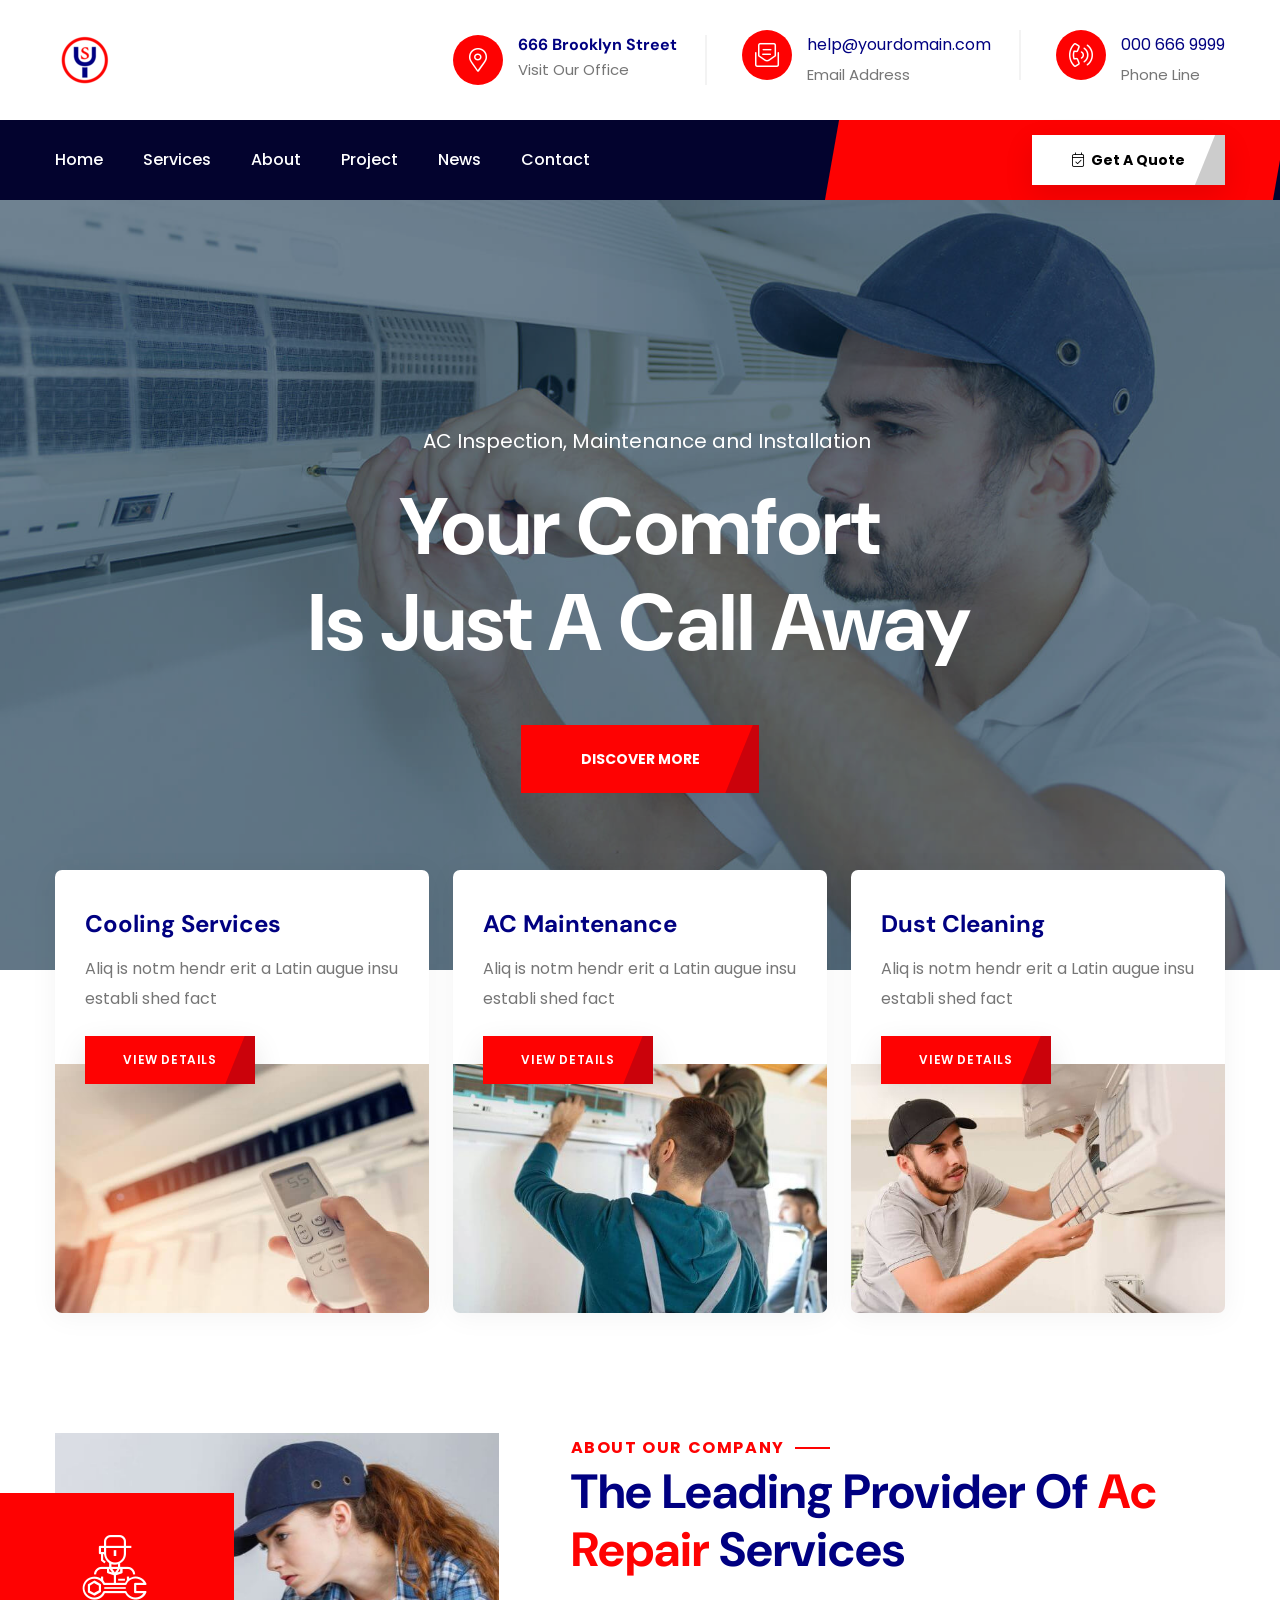
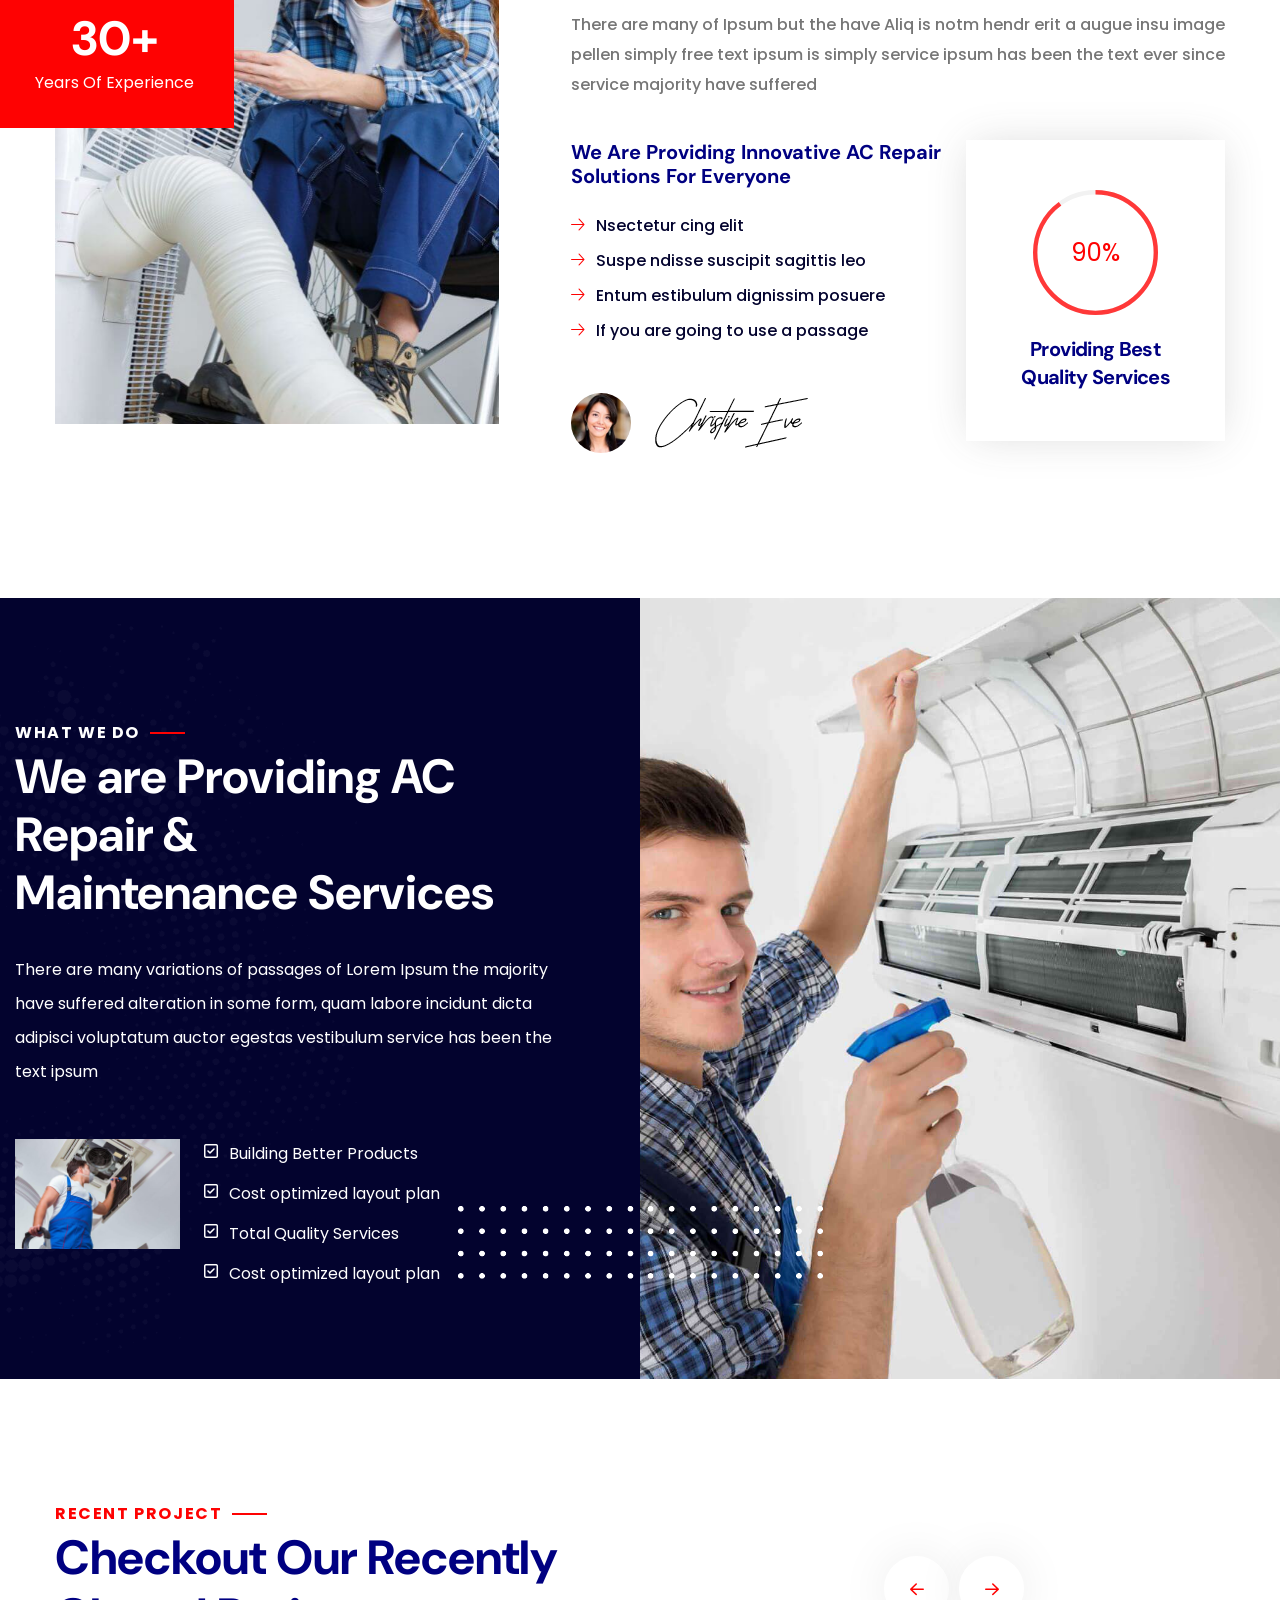
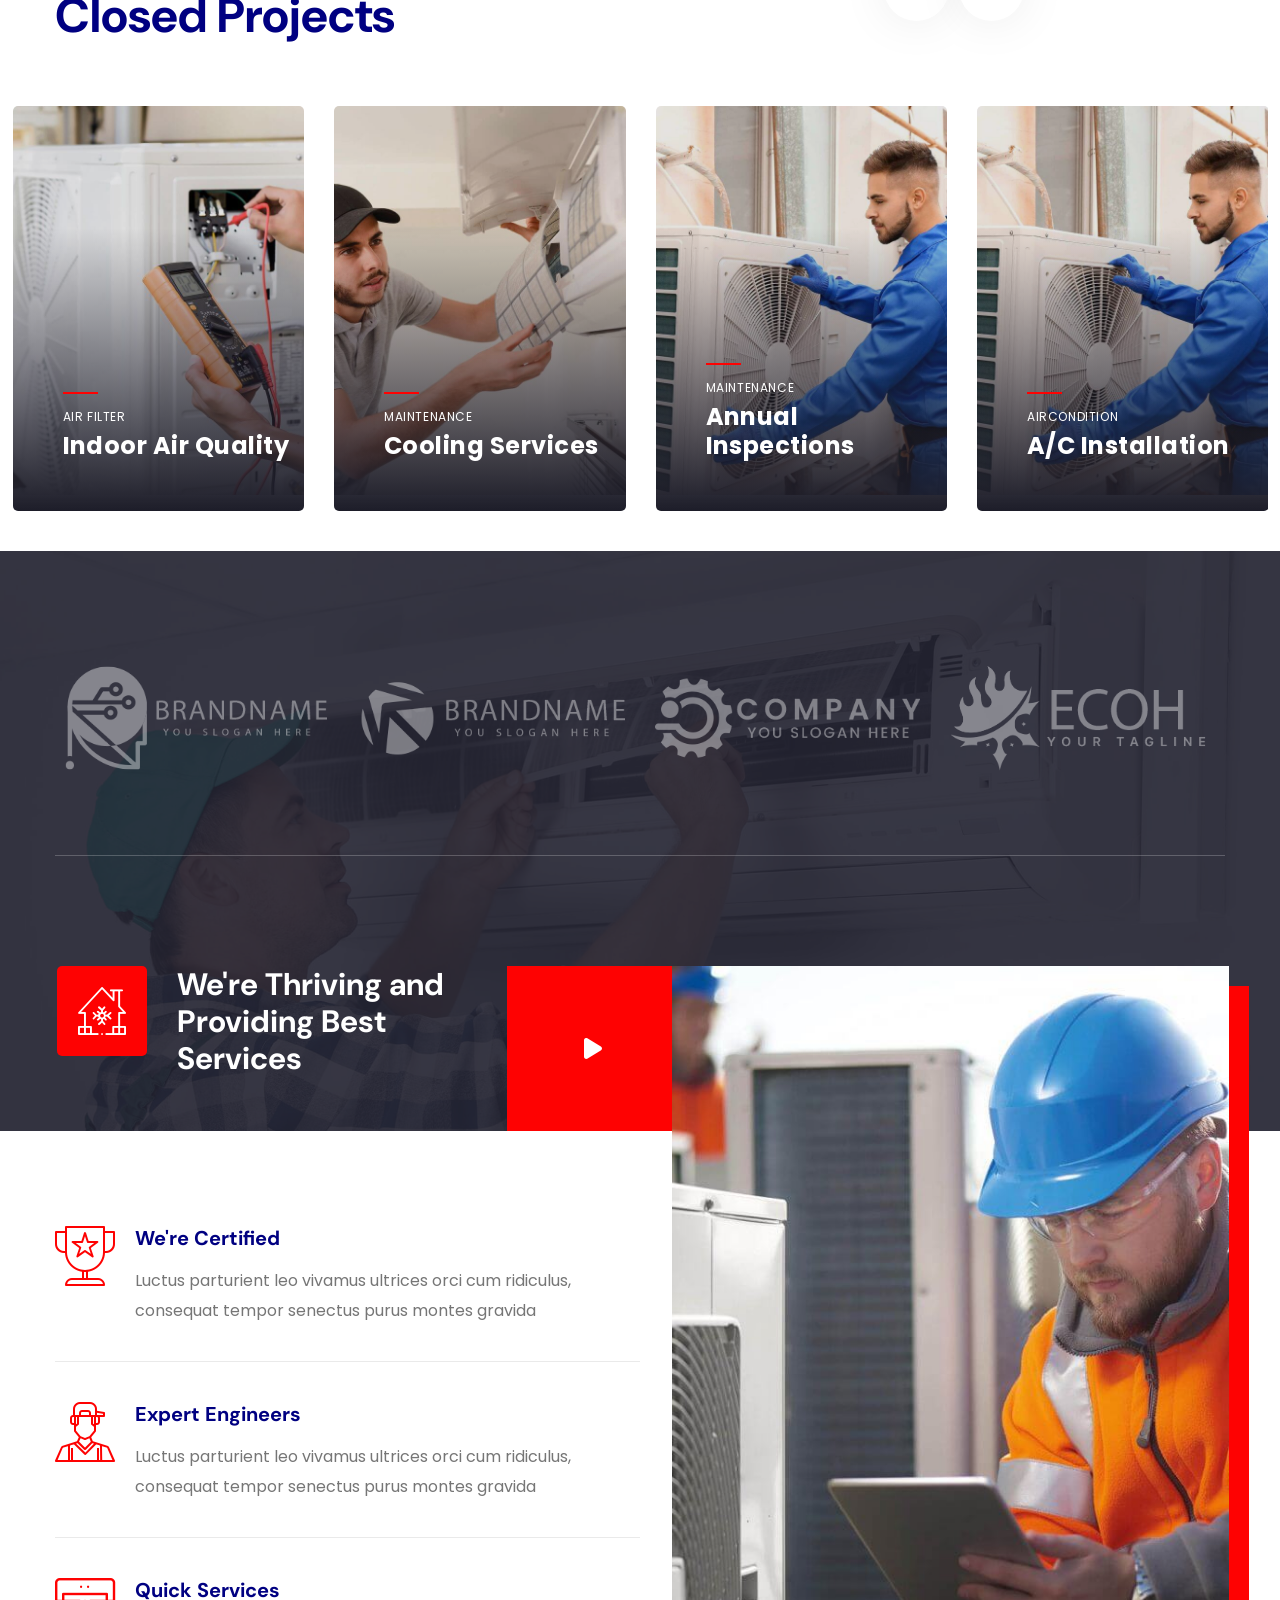
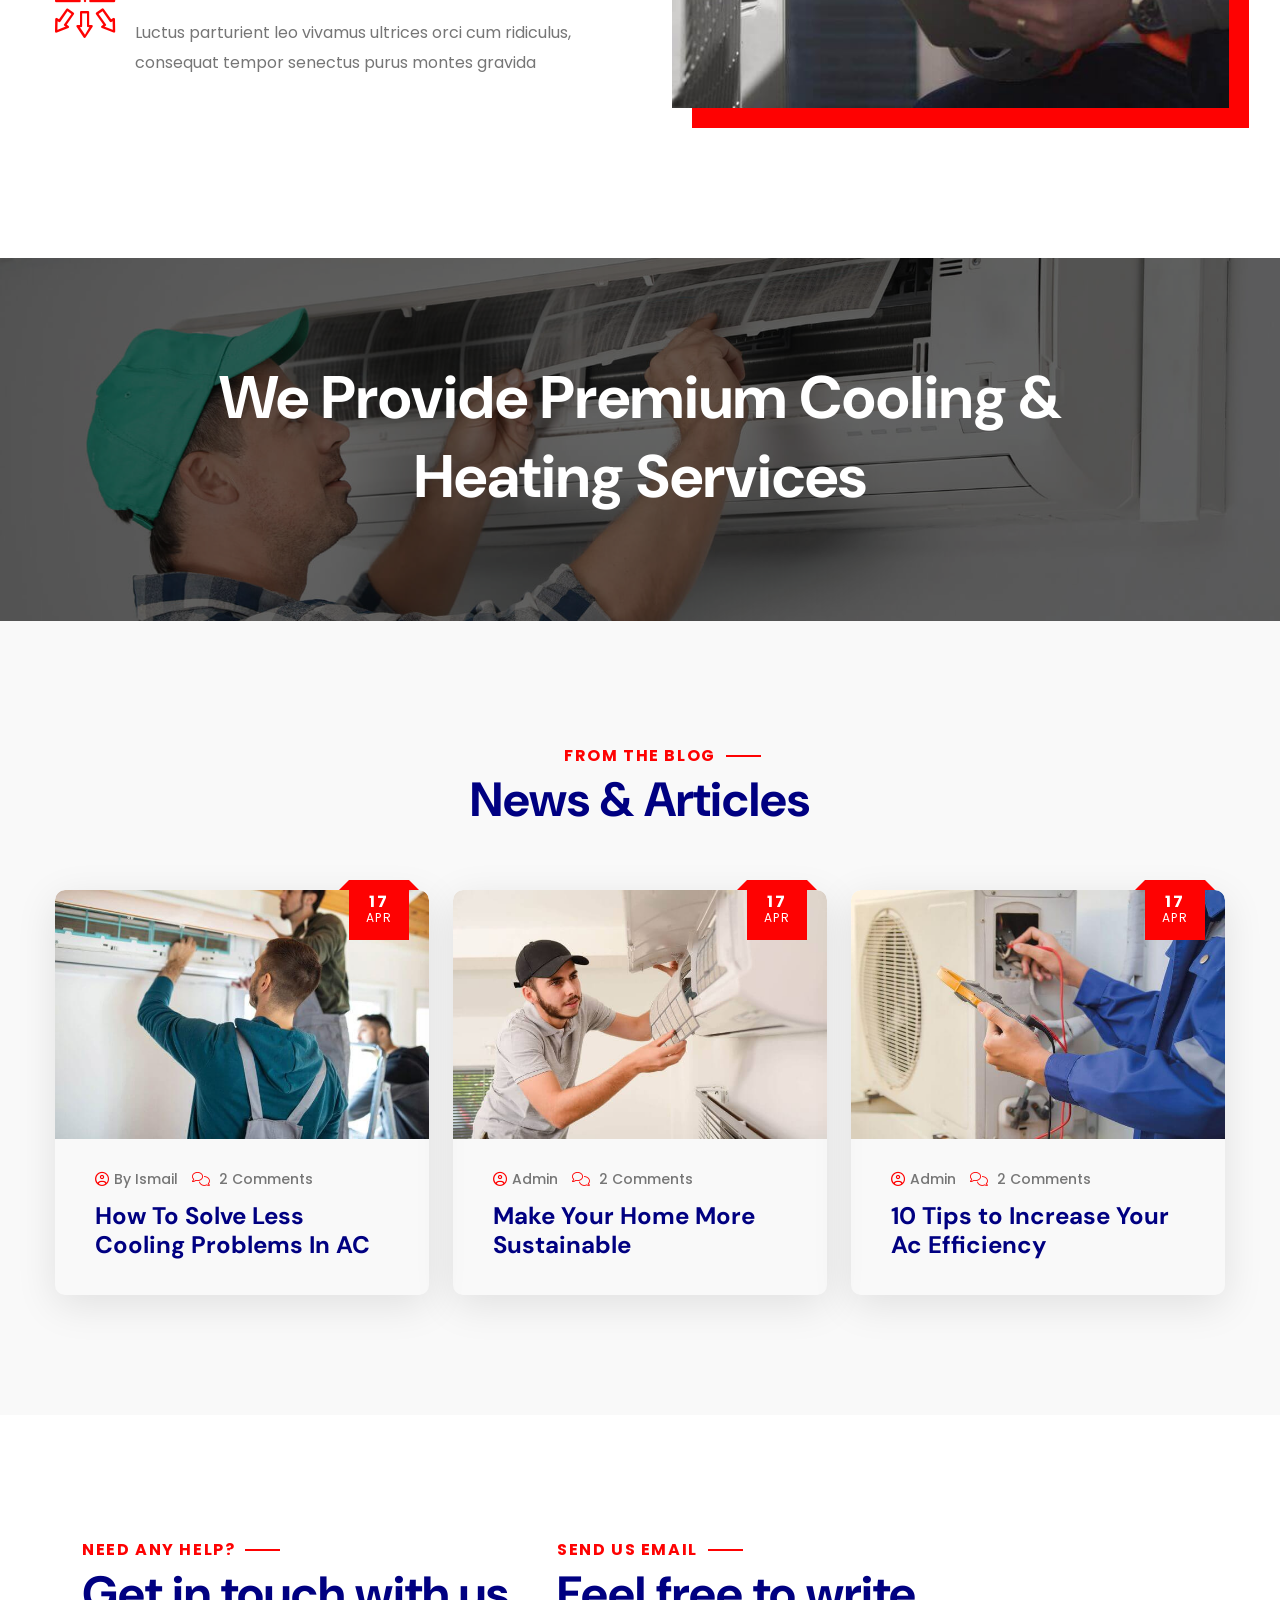
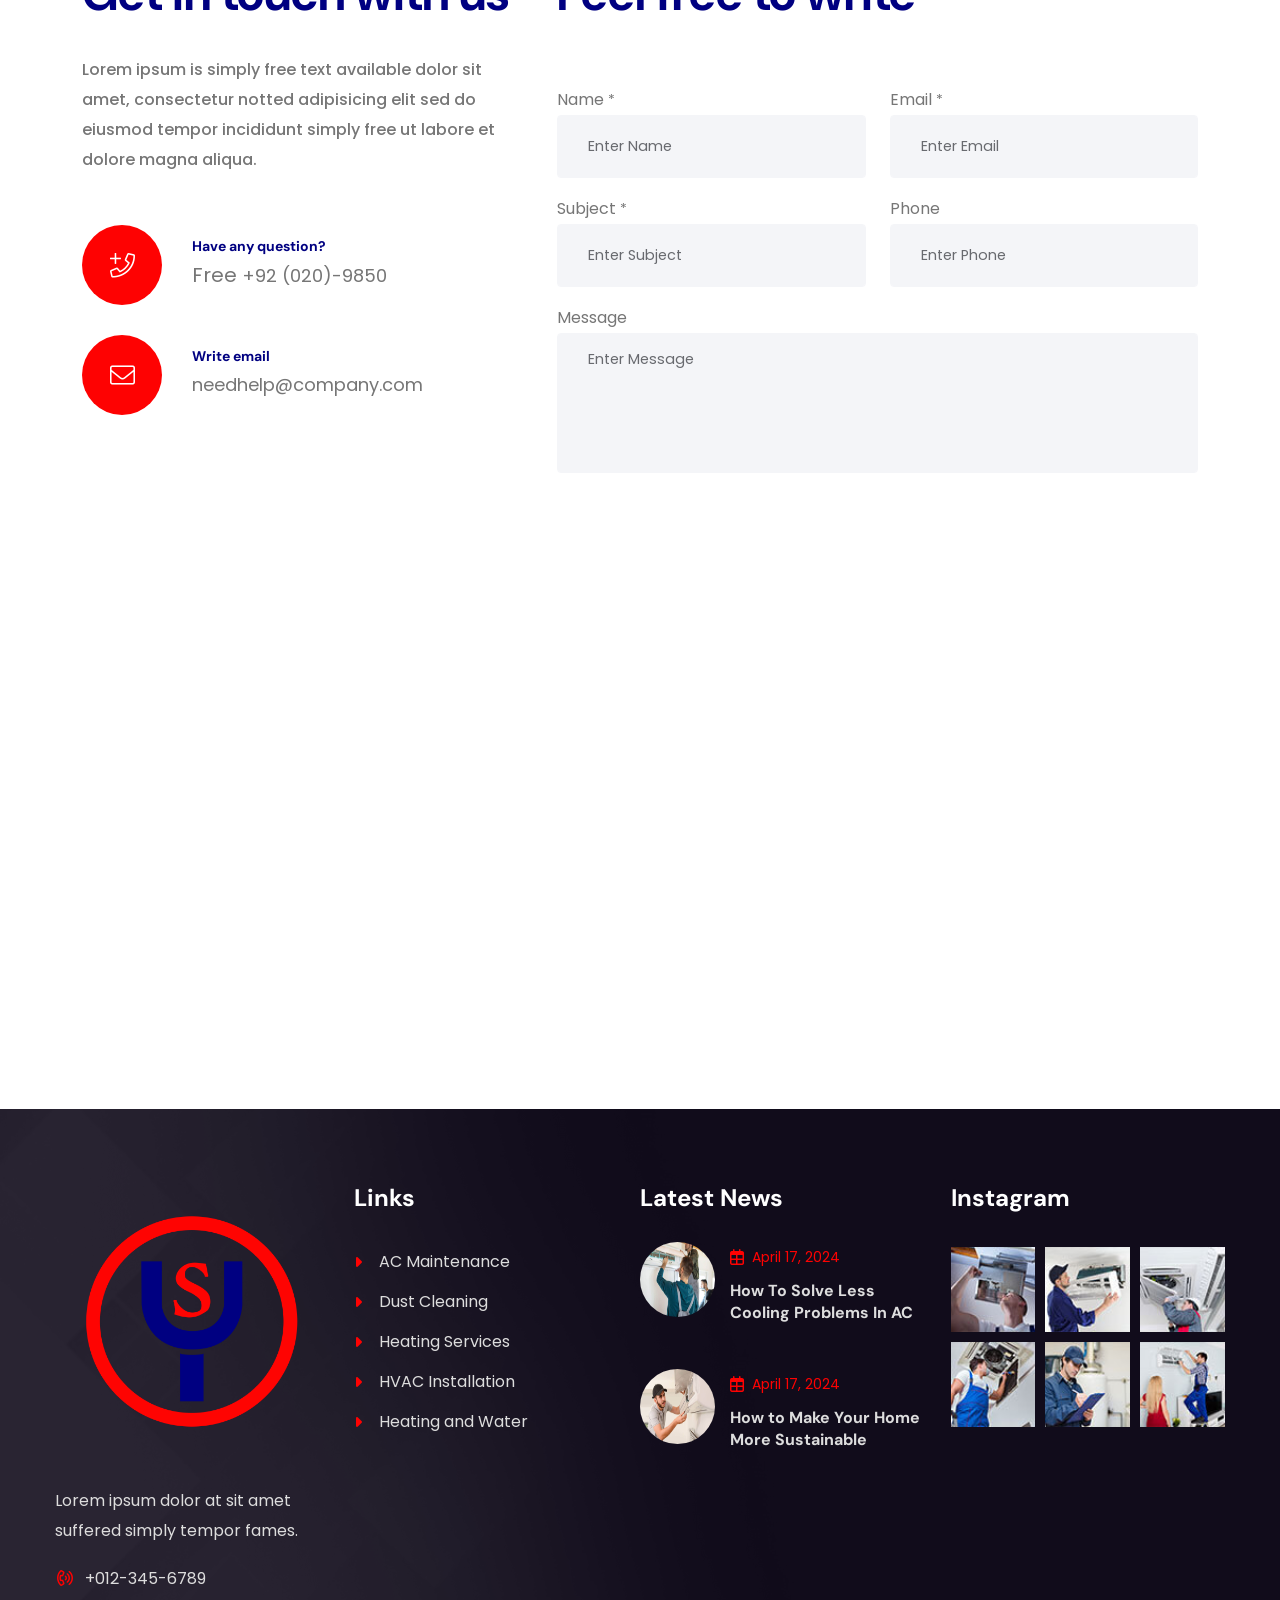
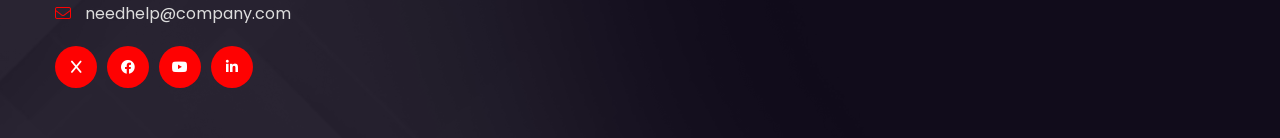
==== index.html @ 386a3e29 "update some styling and colors" ====
<!DOCTYPE html><html lang="en"><head>
<meta charset="utf-8">
<title>Cooltech - Air Conditioning & Heating HTML | Home Page 04 Single</title>
<!-- Stylesheets -->
<link href="css/bootstrap.min.css" rel="stylesheet">
<link href="css/settings.css" rel="stylesheet" type="text/css">
<!-- REVOLUTION SETTINGS STYLES -->
<link href="css/layers.css" rel="stylesheet" type="text/css">
<!-- REVOLUTION LAYERS STYLES -->
<link href="css/navigation.css" rel="stylesheet" type="text/css">
<!-- REVOLUTION NAVIGATION STYLES -->
<link href="css/style.css" rel="stylesheet">
<link href="css/responsive.css" rel="stylesheet">

<link rel="shortcut icon" href="images/favicon.png" type="image/x-icon">
<link rel="icon" href="images/favicon.png" type="image/x-icon">

<!-- Responsive -->
<meta http-equiv="X-UA-Compatible" content="IE=edge">
<meta name="viewport" content="width=device-width, initial-scale=1.0, maximum-scale=1.0, user-scalable=0">
<!--[if lt IE 9]><script src="https://cdnjs.cloudflare.com/ajax/libs/html5shiv/3.7.3/html5shiv.js"></script><![endif]-->
<!--[if lt IE 9]><script src="js/respond.js"></script><![endif]-->
</head>

<body>

<div class="page-wrapper">
  
  <!-- Preloader -->
  <div class="preloader"></div>

  <!-- Main Header-->
  <header class="main-header header-style-four">
    <!-- Header Top -->
    <div class="header-top m-0">
      <div class="auto-container">
        <div class="row justify-content-between">
          <div class="col-lg-3 col-xl-3">
            <div class="logo-box">
              <div class="logo"><a href="index.html"><img src="images/logo.png" alt="" title="Oitech"></a></div>
            </div>
          </div>
          <div class="col-lg-9 col-xl-8">
            <div class="header-top-iconbox d-flex align-items-center justify-content-between">
              <div class="iconbox">
                <span class="icon fal fa-location-dot"></span>
                <h6 class="title font-size-16 mb-0">666 Brooklyn Street</h6>
                <p class="text font-size-15 mb-0">Visit Our Office</p>
              </div>
              <div class="iconbox">
                <span class="icon fal fa-envelope-open-text"></span>
                <a href="/cdn-cgi/l/email-protection#ddb5b8b1ad9da4b2a8afb9b2b0bcb4b3f3beb2b0" class="title font-size-16 mb-0"><span class="__cf_email__" data-cfemail="2f474a435f6f56405a5d4b40424e4641014c4042">[email�protected]</span></a>
                <p class="text font-size-15 mb-0">Email Address</p>
              </div>
              <div class="iconbox">
                <span class="icon fal fa-phone-volume"></span>
                <a href="tel:01234567890" class="title font-size-16 mb-0">000 666 9999</a>
                <p class="text font-size-15 mb-0">Phone Line</p>
              </div>
            </div>
          </div>
        </div>
      </div>
    </div>
    <!-- Header Top -->

    <!-- Header Lower -->
    <div class="header-lower">
      <div class="auto-container">
        <!-- Main box -->
        <div class="main-box">
          <!--Nav Box-->
          <div class="nav-outer">
            <nav class="nav main-menu">
              <ul class="navigation onepage-nav">
                <li class="current"><a href="#home">Home</a></li>
                <li><a href="#services">Services</a></li>
                <li><a href="#about">About</a></li>
                <li><a href="#project">Project</a></li>
                <li><a href="#news">News</a></li>
                <li><a href="#contact">Contact</a></li>
              </ul>
            </nav>
            <!-- Main Menu End-->

            <div class="outer-box">
              <a href="page-contact.html" class="theme-btn btn-style-two"><span class="btn-title"><i class="fal fa-calendar-check pe-1"></i> get a quote</span></a>
              <!-- Mobile Nav toggler -->
              <div class="mobile-nav-toggler"><span class="icon lnr-icon-bars"></span></div>
            </div>
          </div>
        </div>
      </div>
    </div>
    <!-- End Header Lower -->

    <!-- Mobile Menu  -->
    <div class="mobile-menu">
      <div class="menu-backdrop"></div>

      <!--Here Menu Will Come Automatically Via Javascript / Same Menu as in Header-->
      <nav class="menu-box">
        <div class="upper-box">
          <div class="nav-logo"><a href="index.html"><img src="images/logo-2.png" alt="" title="" style="background: white;"></a></div>
          <div class="close-btn"><i class="icon fa fa-times"></i></div>
        </div>

        <ul class="navigation onepage-nav clearfix">
          <!--Keep This Empty / Menu will come through Javascript-->
        </ul>
        <ul class="contact-list-one">
          <li>
            <!-- Contact Info Box -->
            <div class="contact-info-box">
              <i class="icon lnr-icon-phone-handset"></i>
              <span class="title">Call Now</span>
              <a href="tel:+012-345-6789">+012-345-6789</a>
            </div>
          </li>
          <li>
            <!-- Contact Info Box -->
            <div class="contact-info-box">
              <span class="icon lnr-icon-envelope1"></span>
              <span class="title">Send Email</span>
              <a href="/cdn-cgi/l/email-protection#640c01081424070b0914050a1d4a070b09"><span class="__cf_email__" data-cfemail="c0a8a5acb080a3afadb0a1aeb9eea3afad">[email�protected]</span></a>
            </div>
          </li>
          <li>
            <!-- Contact Info Box -->
            <div class="contact-info-box">
              <span class="icon lnr-icon-clock"></span>
              <span class="title">Opening Hour</span>
              Mon - Sat 8:00 - 6:30, Sunday - CLOSED
            </div>
          </li>
        </ul>

        <ul class="social-links">
          <li><a href="#"><i class="fa fa-x"></i></a></li>
          <li><a href="#"><i class="fab fa-facebook-f"></i></a></li>
          <li><a href="#"><i class="fab fa-pinterest"></i></a></li>
          <li><a href="#"><i class="fab fa-instagram"></i></a></li>
        </ul>
      </nav>
    </div>
    <!-- End Mobile Menu -->

    <!-- Header Search -->
    <div class="search-popup">
      <span class="search-back-drop"></span>
      <button class="close-search"><span class="fa fa-times"></span></button>

      <div class="search-inner">
        <form method="post" action="index.html">
          <div class="form-group">
            <input type="search" name="search-field" value="" placeholder="Search..." required="">
            <button type="submit"><i class="fa fa-search"></i></button>
          </div>
        </form>
      </div>
    </div>
    <!-- End Header Search -->

    <!-- Sticky Header  -->
    <div class="sticky-header">
      <div class="auto-container">
        <div class="inner-container">
          <!--Logo-->
          <div class="logo">
            <a href="index.html" title=""><img src="images/logo.png" alt="" title=""></a>
          </div>

          <!--Right Col-->
          <div class="nav-outer">
            <!-- Main Menu -->
            <nav class="main-menu">
              <div class="navbar-collapse show collapse clearfix">
                <ul class="navigation onepage-nav clearfix">
                  <!--Keep This Empty / Menu will come through Javascript-->
                </ul>
              </div>
            </nav><!-- Main Menu End-->

            <!--Mobile Navigation Toggler-->
            <div class="mobile-nav-toggler"><span class="icon lnr-icon-bars"></span></div>
          </div>
        </div>
      </div>
    </div><!-- End Sticky Menu -->
  </header>
  <!--End Main Header -->

  <!--Main Slider-->
<section id="home" class="main-slider-two">
  <div class="rev_slider_wrapper fullwidthbanner-container" id="rev_slider_one_wrapper" data-source="gallery">
    <div class="rev_slider fullwidthabanner" id="rev_slider_one" data-version="5.4.1">
      <ul>

        <!-- Slide 1 -->
        <li data-index="rs-1" data-transition="zoomout">
          <img src="images/slider1-2.jpg" alt="" class="rev-slidebg">

          <div class="tp-caption text-center"
            data-paddingbottom="[0,0,0,0]" data-paddingleft="[15,15,15,15]" data-paddingright="[0,0,0,0]" data-paddingtop="[0,0,0,0]"
            data-responsive_offset="on" data-type="text" data-height="none"
            data-width="['825','825','825','480']" data-whitespace="normal"
            data-hoffset="['0','0','0','0']" data-voffset="['-150','-150','-150','-130']"
            data-x="['center','center','center','center']" data-y="['middle','middle','middle','middle']"
            data-textalign="['top','top','top','top']"
            data-frames='[{"delay":1000,"speed":1500,"frame":"0","from":"y:[-100%];","mask":"x:0px;y:0px;s:inherit;e:inherit;","to":"o:1;","ease":"power3.easeInOut"},{"delay":"wait","speed":300,"frame":"999","to":"auto:auto;","ease":"power3.easeInOut"}]'>
            <span class="title">AC Inspection, Maintenance and Installation</span>
          </div>

          <div class="tp-caption text-center"
            data-paddingbottom="[0,0,0,0]" data-paddingleft="[15,15,15,15]" data-paddingright="[15,15,15,15]" data-paddingtop="[0,0,0,0]"
            data-responsive_offset="on" data-type="text" data-height="none"
            data-width="['825','825','825','500']" data-whitespace="normal"
            data-hoffset="['0','0','0','0']" data-voffset="['-10','0','0','0']"
            data-x="['center','center','center','center']" data-y="['middle','middle','middle','middle']"
            data-textalign="['top','top','top','top']"
            data-frames='[{"delay":1000,"speed":1500,"frame":"0","from":"y:[-100%];","mask":"x:0px;y:0px;s:inherit;e:inherit;","to":"o:1;","ease":"power3.easeInOut"},{"delay":"wait","speed":300,"frame":"999","to":"auto:auto;","ease":"power3.easeInOut"}]'>
            <h2 class="text-white">Your Comfort <br class="d-none d-lg-block"> is Just A Call Away</h2>
          </div>

          <div class="tp-caption text-center"
            data-paddingbottom="[0,0,0,0]" data-paddingleft="[15,15,15,15]" data-paddingright="[15,15,15,15]" data-paddingtop="[0,0,0,0]"
            data-responsive_offset="on" data-type="text" data-height="none"
            data-width="['700','750','700','450']" data-whitespace="normal"
            data-hoffset="['0','0','0','0']" data-voffset="['180','210','180','180']"
            data-x="['center','center','center','center']" data-y="['middle','middle','middle','middle']"
            data-textalign="['top','top','top','top']"
            data-frames='[{"delay":1000,"speed":1500,"frame":"0","from":"y:[-100%];","mask":"x:0px;y:0px;s:inherit;e:inherit;","to":"o:1;","ease":"power3.easeInOut"},{"delay":"wait","speed":300,"frame":"999","to":"auto:auto;","ease":"power3.easeInOut"}]'>
            <a href="page-about.html" class="theme-btn btn-style-one"><span class="btn-title">Discover More</span></a>
          </div>
        </li>

        <!-- Slide 2 -->
        <li data-index="rs-2" data-transition="zoomin">
          <img src="images/slider1-3.jpg" alt="" class="rev-slidebg">

          <div class="tp-caption text-center"
            data-paddingbottom="[0,0,0,0]" data-paddingleft="[15,15,15,15]" data-paddingright="[0,0,0,0]" data-paddingtop="[0,0,0,0]"
            data-responsive_offset="on" data-type="text" data-height="none"
            data-width="['750','750','750','480']" data-whitespace="normal"
            data-hoffset="['0','0','0','0']" data-voffset="['-150','-150','-150','-130']"
            data-x="['center','center','center','center']" data-y="['middle','middle','middle','middle']"
            data-textalign="['top','top','top','top']"
            data-frames='[{"delay":1000,"speed":1500,"frame":"0","from":"y:[-100%];","mask":"x:0px;y:0px;s:inherit;e:inherit;","to":"o:1;","ease":"power3.easeInOut"},{"delay":"wait","speed":300,"frame":"999","to":"auto:auto;","ease":"power3.easeInOut"}]'>
            <span class="title">Only High Quality Service Provider</span>
          </div>

          <div class="tp-caption text-center"
            data-paddingbottom="[0,0,0,0]" data-paddingleft="[15,15,15,15]" data-paddingright="[15,15,15,15]" data-paddingtop="[0,0,0,0]"
            data-responsive_offset="on" data-type="text" data-height="none"
            data-width="['825','825','825','500']" data-whitespace="normal"
            data-hoffset="['0','0','0','0']" data-voffset="['-10','0','0','0']"
            data-x="['center','center','center','center']" data-y="['middle','middle','middle','middle']"
            data-textalign="['top','top','top','top']"
            data-frames='[{"delay":1000,"speed":1500,"frame":"0","from":"y:[-100%];","mask":"x:0px;y:0px;s:inherit;e:inherit;","to":"o:1;","ease":"power3.easeInOut"},{"delay":"wait","speed":300,"frame":"999","to":"auto:auto;","ease":"power3.easeInOut"}]'>
            <h2 class="text-white">Best Service <br class="d-none d-lg-block">With Affordable Cost</h2>
          </div>

          <div class="tp-caption text-center"
            data-paddingbottom="[0,0,0,0]" data-paddingleft="[15,15,15,15]" data-paddingright="[15,15,15,15]" data-paddingtop="[0,0,0,0]"
            data-responsive_offset="on" data-type="text" data-height="none"
            data-width="['700','750','700','450']" data-whitespace="normal"
            data-hoffset="['0','0','0','0']" data-voffset="['180','210','180','180']"
            data-x="['center','center','center','center']" data-y="['middle','middle','middle','middle']"
            data-textalign="['top','top','top','top']"
            data-frames='[{"delay":1000,"speed":1500,"frame":"0","from":"y:[-100%];","mask":"x:0px;y:0px;s:inherit;e:inherit;","to":"o:1;","ease":"power3.easeInOut"},{"delay":"wait","speed":300,"frame":"999","to":"auto:auto;","ease":"power3.easeInOut"}]'>
            <a href="page-about.html" class="theme-btn btn-style-one"><span class="btn-title">Discover More</span></a>
          </div>
        </li>

        <!-- Slide 3 -->
        <li data-index="rs-3" data-transition="zoomin">
          <img src="images/slider1-4.jpg" alt="" class="rev-slidebg">

          <div class="tp-caption text-center"
            data-paddingbottom="[0,0,0,0]" data-paddingleft="[15,15,15,15]" data-paddingright="[0,0,0,0]" data-paddingtop="[0,0,0,0]"
            data-responsive_offset="on" data-type="text" data-height="none"
            data-width="['750','750','750','480']" data-whitespace="normal"
            data-hoffset="['0','0','0','0']" data-voffset="['-150','-150','-150','-130']"
            data-x="['center','center','center','center']" data-y="['middle','middle','middle','middle']"
            data-textalign="['top','top','top','top']"
            data-frames='[{"delay":1000,"speed":1500,"frame":"0","from":"y:[-100%];","mask":"x:0px;y:0px;s:inherit;e:inherit;","to":"o:1;","ease":"power3.easeInOut"},{"delay":"wait","speed":300,"frame":"999","to":"auto:auto;","ease":"power3.easeInOut"}]'>
            <span class="title">Only High Quality Service Provider</span>
          </div>

          <div class="tp-caption text-center"
            data-paddingbottom="[0,0,0,0]" data-paddingleft="[15,15,15,15]" data-paddingright="[15,15,15,15]" data-paddingtop="[0,0,0,0]"
            data-responsive_offset="on" data-type="text" data-height="none"
            data-width="['825','825','825','500']" data-whitespace="normal"
            data-hoffset="['0','0','0','0']" data-voffset="['-10','0','0','0']"
            data-x="['center','center','center','center']" data-y="['middle','middle','middle','middle']"
            data-textalign="['top','top','top','top']"
            data-frames='[{"delay":1000,"speed":1500,"frame":"0","from":"y:[-100%];","mask":"x:0px;y:0px;s:inherit;e:inherit;","to":"o:1;","ease":"power3.easeInOut"},{"delay":"wait","speed":300,"frame":"999","to":"auto:auto;","ease":"power3.easeInOut"}]'>
            <h2 class="text-white">Best Top-Notch <br class="d-none d-lg-block">Maintenance Service</h2>
          </div>

          <div class="tp-caption text-center"
            data-paddingbottom="[0,0,0,0]" data-paddingleft="[15,15,15,15]" data-paddingright="[15,15,15,15]" data-paddingtop="[0,0,0,0]"
            data-responsive_offset="on" data-type="text" data-height="none"
            data-width="['700','750','700','450']" data-whitespace="normal"
            data-hoffset="['0','0','0','0']" data-voffset="['180','210','180','180']"
            data-x="['center','center','center','center']" data-y="['middle','middle','middle','middle']"
            data-textalign="['top','top','top','top']"
            data-frames='[{"delay":1000,"speed":1500,"frame":"0","from":"y:[-100%];","mask":"x:0px;y:0px;s:inherit;e:inherit;","to":"o:1;","ease":"power3.easeInOut"},{"delay":"wait","speed":300,"frame":"999","to":"auto:auto;","ease":"power3.easeInOut"}]'>
            <a href="page-about.html" class="theme-btn btn-style-one"><span class="btn-title">Learn More</span></a>
          </div>
        </li>

      </ul>
    </div>
  </div>
</section>

  <!-- End Main Slider-->

  <!-- Services Section -->
  <section id="services" class="service-section pt-0 pt-md-100 pb-md-70 pb-90">
    <div class="auto-container">
      <div class="row">
        <!-- Service Block -->
        <div class="service-block-three col-md-6 col-lg-4">
          <div class="inner-box">
            <div class="lower-content">
              <a href="page-about.html" class="read-more theme-btn btn-style-one"><span class="btn-title">View Details</span></a>
              <h4 class="title"><a href="page-service-details.html">Cooling Services</a></h4>
              <div class="text">Aliq is notm hendr erit a Latin augue insu establi shed fact</div>
            </div>
            <div class="image-box">
              <figure class="image overlay-anim"><img src="images/service1-1.jpg" alt=""></figure>
            </div>
          </div>
        </div>
        <!-- Service Block -->
        <div class="service-block-three col-md-6 col-lg-4">
          <div class="inner-box">
            <div class="lower-content">
              <a href="page-about.html" class="read-more theme-btn btn-style-one"><span class="btn-title">View Details</span></a>
              <h4 class="title"><a href="page-service-details.html">AC Maintenance</a></h4>
              <div class="text">Aliq is notm hendr erit a Latin augue insu establi shed fact</div>
            </div>
            <div class="image-box">
              <figure class="image overlay-anim"><img src="images/service1-2.jpg" alt=""></figure>
            </div>
          </div>
        </div>
        <!-- Service Block -->
        <div class="service-block-three col-md-6 col-lg-4">
          <div class="inner-box">
            <div class="lower-content">
              <a href="page-about.html" class="read-more theme-btn btn-style-one"><span class="btn-title">View Details</span></a>
              <h4 class="title"><a href="page-service-details.html">Dust Cleaning</a></h4>
              <div class="text">Aliq is notm hendr erit a Latin augue insu establi shed fact</div>
            </div>
            <div class="image-box">
              <figure class="image overlay-anim"><img src="images/service1-3.jpg" alt=""></figure>
            </div>
          </div>
        </div>
      </div>
    </div>
  </section>
  <!-- End Services Section -->

  <!-- About Section -->
  <section id="about" class="about-section-five pt-0 pb-60">
    <div class="auto-container">
      <div class="row">
        <!-- Image Column -->
        <div class="image-column col-xl-5">
          <div class="inner-column wow fadeInLeft">
            <figure class="image-1 overlay-anim wow fadeInUp">
              <img src="images/about4-1.jpg" alt="">
            </figure>
            <div class="feature-box bounce-y">
              <div class="box-wrapper">
                <i class="icon flaticon-ac1-mechanic"></i>
                <div class="icon-text">
                  <h4 class="title">30+</h4>
                  <h6 class="text">Years Of Experience</h6>
                </div>
              </div>
            </div>
          </div>
        </div>
        <div class="content-column pl-lg-15 col-xl-7 wow fadeInLeft" data-wow-delay="300ms">
          <div class="inner-column">
            <div class="sec-title">
              <span class="sub-title">About Our Company</span>
              <h2>The Leading Provider Of <span class="color1">Ac Repair</span> Services</h2>
              <div class="text">There are many of Ipsum but the have Aliq is notm hendr erit a augue insu image pellen simply free text ipsum is simply service ipsum has been the text ever since service majority have suffered</div>
              <div class="row mt-40">
                <div class="about-block-five col-md-7">
                  <h4 class="font-size-20">We Are Providing Innovative AC Repair Solutions For Everyone</h4>
                  <ul class="list-style-two mb-50 mt-25">
                    <li><i class="fal fa-arrow-right"></i> Nsectetur cing elit</li>
                    <li><i class="fal fa-arrow-right"></i> Suspe ndisse suscipit sagittis leo</li>
                    <li><i class="fal fa-arrow-right"></i> Entum estibulum dignissim posuere</li>
                    <li><i class="fal fa-arrow-right"></i> If you are going to use a passage</li>
                  </ul>
                  <div class="d-sm-flex">
                    <div class="text-block">
                      <div class="d-flex align-items-center mb-5 mb-sm-0">
                        <img class="icon" src="images/testimonial-2.jpg" alt="">
                        <div class="ms-4">
                          <img src="images/signature.png" alt="">
                        </div>
                      </div>
                    </div>
                  </div>
                </div>
                <div class="about-block-five col-md-5">
                  <div class="graph-box">
                    <!-- Pie Graph -->
                    <div class="pie-graph">
                      <div class="graph-outer">
                        <input type="text" class="dial" data-fgcolor="#ff3838" data-bgcolor="#f2f2f2" data-width="125" data-height="125" data-linecap="normal" value="90">
                        <div class="inner-text count-box"><span class="count-text txt" data-stop="90" data-speed="2000"></span>%</div>
                      </div>
                      <h6 class="title">Providing Best <br>Quality Services</h6>
                    </div>
                  </div>
                </div>
              </div>
            </div>
          </div>
        </div>
      </div>
    </div>
  </section>
  <!--Emd About Section -->

  <!-- Why Choose Us -->
  <section class="why-choose-us-three">
    <div class="bg-image overlay-anim" style="background-image: url(images/bg1.jpg)"></div>
    <div class="floating-objects bounce-y d-none d-xl-block"><img src="images/dot-object1.png" alt=""></div>
    <div class="large-container">
      <div class="row">
        <!-- Content Column -->
        <div class="content-column col-lg-6">
          <div class="inner-column wow fadeInLeft">
            <div class="sec-title light">
              <span class="sub-title">WHAT WE DO</span>
              <h2>We are Providing AC Repair & <br class="d-none d-xl-block">Maintenance Services</h2>
              <div class="text">There are many variations of passages of Lorem Ipsum the majority have suffered alteration in some form, quam labore incidunt dicta adipisci voluptatum auctor egestas vestibulum service has been the text ipsum</div>
            </div>
            <div class="row">
              <!-- Feature Block Four-->
              <div class="feature-block-two col-lg-4">
                <div class="inner-box overlay-anim">
                  <img src="images/news-6.jpg" alt="">
                </div>
              </div>
              <!-- Feature Block Four -->
              <div class="feature-block-two col-lg-8">
                <ul class="list-style-four mb-50">
                  <li><i class="far fa-square-check"></i> Building Better Products</li>
                  <li><i class="far fa-square-check"></i> Cost optimized layout plan</li>
                  <li><i class="far fa-square-check"></i> Total Quality Services</li>
                  <li><i class="far fa-square-check"></i> Cost optimized layout plan</li>
                </ul>
              </div>
            </div>
          </div>
        </div>
        <!-- Image Column -->
        <div class="image-column col-lg-6"></div>
      </div>
    </div>
  </section>
  <!-- End Why Choose Us -->

  <!-- Project Section -->
  <section id="project" class="project-section-home4 pt-120 pb-0 pb-md-100">
    <div class="auto-container">
      <div class="sec-title">
        <span class="sub-title">Recent Project</span>
        <h2>Checkout Our Recently <br>Closed Projects</h2>
      </div>
    </div>
    <div class="container-fluid py-0">
      <div class="row">
        <div class="home4-project-slider owl-carousel owl-theme">
          <!-- Project Block -->
          <div class="project-block-two wow fadeInUp">
            <div class="inner-box">
              <div class="image-box">
                <figure class="image">
                  <a class="icon far fa-plus" href="page-project-details.html"></a>
                  <a class="w-100 lightbox-image" href="images/resource/project-1.jpg"><img src="images/project-1.jpg" alt=""></a>
                </figure>
                <div class="info-box">
                  <span class="cat">AirCondition</span>
                  <h4 class="title my-0"><a href="page-project-details.html">A/C Installation</a></h4>
                </div>
              </div>
            </div>
          </div>
          <!-- Project Block -->
          <div class="project-block-two wow fadeInUp">
            <div class="inner-box">
              <div class="image-box">
                <figure class="image">
                  <a class="icon far fa-plus" href="page-project-details.html"></a>
                  <a class="w-100 lightbox-image" href="images/resource/project-2.jpg"><img src="images/project-2.jpg" alt=""></a>
                </figure>
                <div class="info-box">
                  <span class="cat">Air Filter</span>
                  <h4 class="title my-0"><a href="page-project-details.html">Indoor Air Quality</a></h4>
                </div>
              </div>
            </div>
          </div>
          <!-- Project Block -->
          <div class="project-block-two wow fadeInUp">
            <div class="inner-box">
              <div class="image-box">
                <figure class="image">
                  <a class="icon far fa-plus" href="page-project-details.html"></a>
                  <a class="w-100 lightbox-image" href="images/resource/project-3.jpg"><img src="images/project-3.jpg" alt=""></a>
                </figure>
                <div class="info-box">
                  <span class="cat">Maintenance</span>
                  <h4 class="title my-0"><a href="page-project-details.html">Cooling Services</a></h4>
                </div>
              </div>
            </div>
          </div>
          <!-- Project Block -->
          <div class="project-block-two wow fadeInUp">
            <div class="inner-box">
              <div class="image-box">
                <figure class="image">
                  <a class="icon far fa-plus" href="page-project-details.html"></a>
                  <a class="w-100 lightbox-image" href="images/resource/project-1.jpg"><img src="images/project-1.jpg" alt=""></a>
                </figure>
                <div class="info-box">
                  <span class="cat">Maintenance</span>
                  <h4 class="title my-0"><a href="page-project-details.html">Annual Inspections</a></h4>
                </div>
              </div>
            </div>
          </div>
        </div>
      </div>
    </div>
  </section>
  <!-- End Project Section -->

  <!-- Call-To-Action Section  -->
  <section class="call-to-action style-three pb-200 pb-md--0">
    <div class="auto-container">
      <!-- Sponsors Outer -->
      <div class="sponsors-outer">
        <!--clients carousel-->
        <ul class="clients-carousel nav_none owl-carousel owl-theme border-top-0">
          <li class="client-item"><a href="#"><img src="images/1.png" alt=""></a></li>
          <li class="client-item"><a href="#"><img src="images/2.png" alt=""></a></li>
          <li class="client-item"><a href="#"><img src="images/3.png" alt=""></a></li>
          <li class="client-item"><a href="#"><img src="images/4.png" alt=""></a></li>
          <li class="client-item"><a href="#"><img src="images/5.png" alt=""></a></li>
        </ul>
      </div>
    </div>
  </section>
  <!-- End Call-To-Action Section -->

  <!-- Offer Section Two -->
  <section class="offer-section-two pb-30 pb-md-100">
    <div class="auto-container">
      <div class="row">
        <!-- Content Column -->
        <div class="content-column col-lg-6 pe-0">
          <div class="inner-column">
            <div class="info-box">
              <span class="icon flaticon-ac1-trophy"></span>
              <h5 class="title">We're Certified</h5>
              <div class="text">Luctus parturient leo vivamus ultrices orci cum ridiculus, consequat tempor senectus purus montes gravida</div>
            </div>
            <div class="info-box">
              <span class="icon flaticon-ac1-man-1"></span>
              <h5 class="title">Expert Engineers</h5>
              <div class="text">Luctus parturient leo vivamus ultrices orci cum ridiculus, consequat tempor senectus purus montes gravida</div>
            </div>
            <div class="info-box">
              <span class="icon flaticon-ac1-swing"></span>
              <h5 class="title">Quick Services</h5>
              <div class="text">Luctus parturient leo vivamus ultrices orci cum ridiculus, consequat tempor senectus purus montes gravida</div>
            </div>
          </div>
        </div>
        <!-- Content Column -->
        <div class="image-column col-lg-6">
          <div class="inner-column">
            <div class="image-box">
              <figure class="image overlay-anim"><img src="images/about4-2.jpg" alt=""></figure>
              <div class="video-box wow fadeIn">
                <div class="iconbox">
                  <span class="icon flaticon-ac1-freeze-1"></span>
                  <h3 class="title">We're Thriving and <br class="d-none d-md-block"> Providing Best <br class="d-none d-md-block"> Services</h3>
                </div>
                <a href="https://www.youtube.com/watch?v=Fvae8nxzVz4" class="play-btn lightbox-image"><i class="icon fa fa-play"></i></a>
              </div>
            </div>
          </div>
        </div>
      </div>
    </div>
  </section>
  <!-- End Offer Section -->

  <!-- Call-To-Action Section  -->
  <section class="call-to-action style-four pt-100 pb-90">
    <div class="auto-container">
      <div class="row justify-content-center">
        <div class="col-lg-10">
          <div class="title-column text-center">
            <div class="sec-title light">
              <h1 class="title mb-0">We Provide Premium Cooling & <br class="d-none d-xl-block">Heating Services</h1>
            </div>
          </div>
        </div>
      </div>
    </div>
  </section>
  <!-- End Call-To-Action Section -->

  <!-- News Section -->
  <section id="news" class="news-section pb-90">
    <div class="auto-container">
      <div class="text-center">
        <div class="sec-title">
          <span class="sub-title">From The Blog</span>
          <h2>News & Articles</h2>
        </div>
      </div>
      <div class="row">
        <!-- News Block -->
        <div class="news-block col-lg-4 col-md-6 wow fadeInUp">
          <div class="inner-box">
            <div class="image-box">
              <figure class="image"><a href="news-details.html"><img src="images/news-1.jpg" alt=""></a></figure>
              <span class="date">17 <span class="month">APR</span></span>
            </div>
            <div class="lower-content">
              <ul class="post-info">
                <li><i class="far fa-circle-user"></i>By Ismail</li>
                <li><i class="fa-sharp fal fa-comments fa-fw"></i> 2 Comments</li>
              </ul>
              <h4 class="title"><a href="news-details.html">How To Solve Less Cooling Problems In AC</a></h4>
              <a href="news-details.html" class="read-more">Read More <i class="fa fa-angle-right"></i></a>
            </div>
          </div>
        </div>
        <!-- News Block -->
        <div class="news-block col-lg-4 col-md-6 wow fadeInUp" data-wow-delay="300ms">
          <div class="inner-box">
            <div class="image-box">
              <figure class="image"><a href="news-details.html"><img src="images/news-2.jpg" alt=""></a></figure>
              <span class="date">17 <span class="month">APR</span></span>
            </div>
            <div class="lower-content">
              <ul class="post-info">
                <li><i class="far fa-circle-user"></i>Admin</li>
                <li><i class="fa-sharp fal fa-comments fa-fw"></i> 2 Comments</li>
              </ul>
              <h4 class="title"><a href="news-details.html">Make Your Home More Sustainable</a></h4>
              <a href="news-details.html" class="read-more">Read More <i class="fa fa-angle-right"></i></a>
            </div>
          </div>
        </div>
        <!-- News Block -->
        <div class="news-block col-lg-4 col-md-6 wow fadeInUp" data-wow-delay="600ms">
          <div class="inner-box">
            <div class="image-box">
              <figure class="image"><a href="news-details.html"><img src="images/news-3.jpg" alt=""></a></figure>
              <span class="date">17 <span class="month">APR</span></span>
            </div>
            <div class="lower-content">
              <ul class="post-info">
                <li><i class="far fa-circle-user"></i>Admin</li>
                <li><i class="fa-sharp fal fa-comments fa-fw"></i> 2 Comments</li>
              </ul>
              <h4 class="title"><a href="news-details.html">10 Tips to Increase Your Ac Efficiency</a></h4>
              <a href="news-details.html" class="read-more">Read More <i class="fa fa-angle-right"></i></a>
            </div>
          </div>
        </div>
      </div>
    </div>
  </section>
  <!--End News Section -->

  <!--Contact Details Start-->
  <section id="contact" class="contact-details">
    <div class="container">
      <div class="row">
        <div class="col-xl-5 col-lg-6">
          <div class="contact-details__right">
            <div class="sec-title">
              <span class="sub-title">Need any help?</span>
              <h2>Get in touch with us</h2>
              <div class="text">Lorem ipsum is simply free text available dolor sit amet, consectetur notted adipisicing elit sed do eiusmod tempor incididunt simply free ut labore et dolore magna aliqua.</div>
            </div>
            <ul class="list-unstyled contact-details__info">
              <li>
                <div class="icon">
                  <span class="lnr-icon-phone-plus"></span>
                </div>
                <div class="text">
                  <h6>Have any question?</h6>
                  <a href="tel:980089850"><span>Free</span> +92 (020)-9850</a>
                </div>
              </li>
              <li>
                <div class="icon">
                  <span class="lnr-icon-envelope1"></span>
                </div>
                <div class="text">
                  <h6>Write email</h6>
                  <a href="/cdn-cgi/l/email-protection#244a4141404c41485464474b4954454a5d0a474b49"><span class="__cf_email__" data-cfemail="dfb1bababbb7bab3af9fbcb0b2afbeb1a6f1bcb0b2">[email�protected]</span></a>
                </div>
              </li>
              <!-- <li>
                <div class="icon">
                  <span class="lnr-icon-location"></span>
                </div>
                <div class="text">
                  <h6>Visit anytime</h6>
                  <span>66 broklyn golden street. New York</span>
                </div>
              </li> -->
            </ul>
          </div>
        </div>
        <div class="col-xl-7 col-lg-6">
          <div class="sec-title">
            <span class="sub-title">Send us email</span>
            <h2>Feel free to write</h2>
          </div>
          <!-- Contact Form -->
          <form id="contact_form" name="contact_form" class="" action="includes/sendmail.php" method="post">
            <div class="row">
              <div class="col-sm-6">
                <div class="mb-3">
                  <label>Name <small>*</small></label>
                  <input name="form_name" class="form-control" type="text" placeholder="Enter Name">
                </div>
              </div>
              <div class="col-sm-6">
                <div class="mb-3">
                  <label>Email <small>*</small></label>
                  <input name="form_email" class="form-control required email" type="email" placeholder="Enter Email">
                </div>
              </div>
            </div>
            <div class="row">
              <div class="col-sm-6">
                <div class="mb-3">
                  <label>Subject <small>*</small></label>
                  <input name="form_subject" class="form-control required" type="text" placeholder="Enter Subject">
                </div>
              </div>
              <div class="col-sm-6">
                <div class="mb-3">
                  <label>Phone</label>
                  <input name="form_phone" class="form-control" type="text" placeholder="Enter Phone">
                </div>
              </div>
            </div>
            <div class="mb-3">
              <label>Message</label>
              <textarea name="form_message" class="form-control required" rows="5" placeholder="Enter Message"></textarea>
            </div>
            <div class="mb-3">
              <input name="form_botcheck" class="form-control" type="hidden" value="">
              <!-- <button type="submit" class="theme-btn btn-style-one" data-loading-text="Please wait..."><span class="btn-title">Send message</span></button>
              <button type="reset" class="theme-btn btn-style-one"><span class="btn-title">Reset</span></button> -->
            </div>
          </form>
          <!-- Contact Form Validation-->
        </div>
      </div>
    </div>
  </section>
  <!--Contact Details End-->

  <!-- Divider: Google Map -->
  <section>
    <div class="container-fluid p-0">
      <div class="row">
        <!-- Google Map HTML Codes -->
        <iframe src="https://www.google.com/maps/embed?pb=!1m18!1m12!1m3!1d3151.843149788316!2d144.9537131159042!3d-37.81714274201087!2m3!1f0!2f0!3f0!3m2!1i1024!2i768!4f13.1!3m3!1m2!1s0x6ad65d4c2b349649%3A0xb6899234e561db11!2sEnvato!5e0!3m2!1sbn!2sbd!4v1583760510840!5m2!1sbn!2sbd" data-tm-width="100%" height="500" allowfullscreen=""></iframe>
      </div>
    </div>
  </section>

  <!-- Main Footer -->
  <footer class="main-footer">
    <div class="bg footer-bg"></div>
    <!--Widgets Section-->
    <div class="widgets-section">
      <div class="auto-container">
        <div class="row">
          <!--Footer Column-->
          <div class="footer-column col-sm-6 col-lg-3">
            <div class="footer-widget about-widget">
              <div class="logo-box"><img src="images/logo-2.png" alt=""></div>
              <div class="text">Lorem ipsum dolor at sit amet suffered simply tempor fames.</div>
              <ul class="list-style-two">
                <li><a href="tel:+1234567890"><i class="fa-regular fa-phone-volume fa-fw"></i> +012-345-6789</a></li>
                <li><a href="/cdn-cgi/l/email-protection#412f24242529242d3101222e2c31202f386f222e2c"><i class="fal fa-envelope"></i> <span class="__cf_email__" data-cfemail="6f010a0a0b070a031f2f0c00021f0e0116410c0002">[email�protected]</span></a></li>
              </ul>
              <ul class="social-icon-two">
                <li><a href="#"><i class="fa fa-x"></i></a></li>
                <li><a href="#"><i class="fab fa-facebook"></i></a></li>
                <li><a href="#"><i class="fab fa-youtube"></i></a></li>
                <li><a href="#"><i class="fab fa-linkedin-in"></i></a></li>
              </ul>
            </div>
          </div>
          <!--Footer Column-->
          <div class="footer-column col-sm-6 col-lg-3">
            <div class="footer-widget about-widget">
              <h4 class="widget-title">Links</h4>
              <ul class="user-links">
                <li><a href="#">AC Maintenance</a></li>
                <li><a href="#">Dust Cleaning</a></li>
                <li><a href="#">Heating Services</a></li>
                <li><a href="#">HVAC Installation</a></li>
                <li><a href="#">Heating and Water</a></li>
              </ul>
            </div>
          </div>
          <!--Footer Column-->
          <div class="footer-column col-sm-6 col-lg-3 ps-xl-0">
            <div class="footer-widget lnews-widget">
              <h4 class="widget-title">Latest News</h4>
              <div class="widget-content">
                <div class="post-item">
                  <div class="post-thumb"><img class="rounded-circle" src="images/news-1.jpg" alt=""></div>
                  <ul class="post-right">
                    <li class="d-flex align-items-center posted-date mb-2">
                      <i class="far fa-calendar-days me-2"></i>
                      <a class="entry-date" href="">April 17, 2024</a>
                    </li>
                    <li class="title-holder">
                      <h6 class="entry-title">
                        <a href="">How To Solve Less Cooling Problems In AC</a>
                      </h6>
                    </li>
                  </ul>
                </div>
                <div class="post-item">
                  <div class="post-thumb"><img class="rounded-circle" src="images/news-2.jpg" alt=""></div>
                  <ul class="post-right">
                    <li class="d-flex align-items-center posted-date mb-2">
                      <i class="far fa-calendar-days me-2"></i>
                      <a class="entry-date" href="">April 17, 2024</a>
                    </li>
                    <li class="title-holder">
                      <h6 class="entry-title">
                        <a href="">How to Make Your Home More Sustainable</a>
                      </h6>
                    </li>
                  </ul>
                </div>
              </div>
            </div>
          </div>
          <!--Footer Column-->
          <div class="footer-column col-sm-6 col-lg-3">
            <div class="footer-widget gallery-widget">
              <h4 class="widget-title">Instagram</h4>
              <div class="outer clearfix">
                <figure class="image"><a href="#"><img src="images/insta-thumb-1.jpg" alt=""></a></figure>
                <figure class="image"><a href="#"><img src="images/insta-thumb-2.jpg" alt=""></a></figure>
                <figure class="image"><a href="#"><img src="images/insta-thumb-3.jpg" alt=""></a></figure>
                <figure class="image"><a href="#"><img src="images/insta-thumb-4.jpg" alt=""></a></figure>
                <figure class="image"><a href="#"><img src="images/insta-thumb-5.jpg" alt=""></a></figure>
                <figure class="image"><a href="#"><img src="images/insta-thumb-6.jpg" alt=""></a></figure>
              </div>
            </div>
          </div>
        </div>
      </div>
    </div>
  
    <!--Footer Bottom-->
    <!-- <div class="footer-bottom">
      <div class="auto-container">
        <div class="inner-container">
          <div class="copyright-text">� Copyright reserved by <a href="index.html">kodesolution.com</a></div>
        </div>
      </div>
    </div>
  </footer> -->
  <!--End Main Footer -->

</div><!-- End Page Wrapper -->

<!-- Scroll To Top -->
<div class="scroll-to-top scroll-to-target" data-target="html"><span class="fa fa-angle-up"></span></div>

<script data-cfasync="false" src="js/email-decode.min.js"></script><script src="js/jquery.js"></script> 
<script src="js/popper.min.js"></script>
<!--Revolution Slider-->
<script src="js/jquery.themepunch.revolution.min.js"></script>
<script src="js/jquery.themepunch.tools.min.js"></script>
<script src="js/revolution.extension.actions.min.js"></script>
<script src="js/revolution.extension.carousel.min.js"></script>
<script src="js/revolution.extension.kenburn.min.js"></script>
<script src="js/revolution.extension.layeranimation.min.js"></script>
<script src="js/revolution.extension.migration.min.js"></script>
<script src="js/revolution.extension.navigation.min.js"></script>
<script src="js/revolution.extension.parallax.min.js"></script>
<script src="js/revolution.extension.slideanims.min.js"></script>
<script src="js/revolution.extension.video.min.js"></script>
<script src="js/main-slider-script.js"></script>
<!--Revolution Slider-->
<script src="js/bootstrap.min.js"></script>
<script src="js/jquery.fancybox.js"></script>
<script src="js/jquery-ui.js"></script>
<script src="js/wow.js"></script>
<script src="js/appear.js"></script>
<script src="js/knob.js"></script>
<script src="js/select2.min.js"></script>
<script src="js/swiper.min.js"></script>
<script src="js/owl.js"></script>
<script src="js/script.js"></script>

<!-- form submit -->
<script src="js/jquery.validate.min.js"></script>
<script src="js/jquery.form.min.js"></script>
<script>
  (function ($) {
    $("#contact_form").validate({
      submitHandler: function (form) {
        var form_btn = $(form).find('button[type="submit"]');
        var form_result_div = "#form-result";
        $(form_result_div).remove();
        form_btn.before('<div id="form-result" class="alert alert-success" role="alert" style="display: none;"></div>');
        var form_btn_old_msg = form_btn.html();
        form_btn.html(form_btn.prop("disabled", true).data("loading-text"));
        $(form).ajaxSubmit({
          dataType: "json",
          success: function (data) {
            if (data.status == "true") {
              $(form).find(".form-control").val("");
            }
            form_btn.prop("disabled", false).html(form_btn_old_msg);
            $(form_result_div).html(data.message).fadeIn("slow");
            setTimeout(function () {
              $(form_result_div).fadeOut("slow");
            }, 6000);
          },
        });
      },
    });
  })(jQuery);
</script>

</body></html>
---- css/settings.css ----
/*-----------------------------------------------------------------------------

-	Revolution Slider 5.0 Default Style Settings -

Screen Stylesheet

version:   	5.4.5
date:      	15/05/17
author:		themepunch
email:     	info@themepunch.com
website:   	http://www.themepunch.com
-----------------------------------------------------------------------------*/
#debungcontrolls,.debugtimeline{width:100%;box-sizing:border-box}.rev_column,.rev_column .tp-parallax-wrap,.tp-svg-layer svg{vertical-align:top}#debungcontrolls{z-index:100000;position:fixed;bottom:0;height:auto;background:rgba(0,0,0,.6);padding:10px}.debugtimeline{height:10px;position:relative;margin-bottom:3px;display:none;white-space:nowrap}.debugtimeline:hover{height:15px}.the_timeline_tester{background:#e74c3c;position:absolute;top:0;left:0;height:100%;width:0}.rs-go-fullscreen{position:fixed!important;width:100%!important;height:100%!important;top:0!important;left:0!important;z-index:9999999!important;background:#fff!important}.debugtimeline.tl_slide .the_timeline_tester{background:#f39c12}.debugtimeline.tl_frame .the_timeline_tester{background:#3498db}.debugtimline_txt{color:#fff;font-weight:400;font-size:7px;position:absolute;left:10px;top:0;white-space:nowrap;line-height:10px}.rtl{direction:rtl}@font-face{font-family:revicons;src:url(../fonts/revicons.eot);src:url(../fonts/revicons.eot#iefix) format('embedded-opentype'),url(../fonts/revicons.woff) format('woff'),url(../fonts/revicons.ttf) format('truetype'),url(../images/revicons.svg#revicons) format('svg');font-weight:400;font-style:normal}[class*=" revicon-"]:before,[class^=revicon-]:before{font-family:revicons;font-style:normal;font-weight:400;speak:none;display:inline-block;text-decoration:inherit;width:1em;margin-right:.2em;text-align:center;font-variant:normal;text-transform:none;line-height:1em;margin-left:.2em}.revicon-search-1:before{content:'\e802'}.revicon-pencil-1:before{content:'\e831'}.revicon-picture-1:before{content:'\e803'}.revicon-cancel:before{content:'\e80a'}.revicon-info-circled:before{content:'\e80f'}.revicon-trash:before{content:'\e801'}.revicon-left-dir:before{content:'\e817'}.revicon-right-dir:before{content:'\e818'}.revicon-down-open:before{content:'\e83b'}.revicon-left-open:before{content:'\e819'}.revicon-right-open:before{content:'\e81a'}.revicon-angle-left:before{content:'\e820'}.revicon-angle-right:before{content:'\e81d'}.revicon-left-big:before{content:'\e81f'}.revicon-right-big:before{content:'\e81e'}.revicon-magic:before{content:'\e807'}.revicon-picture:before{content:'\e800'}.revicon-export:before{content:'\e80b'}.revicon-cog:before{content:'\e832'}.revicon-login:before{content:'\e833'}.revicon-logout:before{content:'\e834'}.revicon-video:before{content:'\e805'}.revicon-arrow-combo:before{content:'\e827'}.revicon-left-open-1:before{content:'\e82a'}.revicon-right-open-1:before{content:'\e82b'}.revicon-left-open-mini:before{content:'\e822'}.revicon-right-open-mini:before{content:'\e823'}.revicon-left-open-big:before{content:'\e824'}.revicon-right-open-big:before{content:'\e825'}.revicon-left:before{content:'\e836'}.revicon-right:before{content:'\e826'}.revicon-ccw:before{content:'\e808'}.revicon-arrows-ccw:before{content:'\e806'}.revicon-palette:before{content:'\e829'}.revicon-list-add:before{content:'\e80c'}.revicon-doc:before{content:'\e809'}.revicon-left-open-outline:before{content:'\e82e'}.revicon-left-open-2:before{content:'\e82c'}.revicon-right-open-outline:before{content:'\e82f'}.revicon-right-open-2:before{content:'\e82d'}.revicon-equalizer:before{content:'\e83a'}.revicon-layers-alt:before{content:'\e804'}.revicon-popup:before{content:'\e828'}.rev_slider_wrapper{position:relative;z-index:0;width:100%}.rev_slider{position:relative;overflow:visible}.entry-content .rev_slider a,.rev_slider a{box-shadow:none}.tp-overflow-hidden{overflow:hidden!important}.group_ov_hidden{overflow:hidden}.rev_slider img,.tp-simpleresponsive img{max-width:none!important;transition:none;margin:0;padding:0;border:none}.rev_slider .no-slides-text{font-weight:700;text-align:center;padding-top:80px}.rev_slider>ul,.rev_slider>ul>li,.rev_slider>ul>li:before,.rev_slider_wrapper>ul,.tp-revslider-mainul>li,.tp-revslider-mainul>li:before,.tp-simpleresponsive>ul,.tp-simpleresponsive>ul>li,.tp-simpleresponsive>ul>li:before{list-style:none!important;position:absolute;margin:0!important;padding:0!important;overflow-x:visible;overflow-y:visible;background-image:none;background-position:0 0;text-indent:0;top:0;left:0}.rev_slider>ul>li,.rev_slider>ul>li:before,.tp-revslider-mainul>li,.tp-revslider-mainul>li:before,.tp-simpleresponsive>ul>li,.tp-simpleresponsive>ul>li:before{visibility:hidden}.tp-revslider-mainul,.tp-revslider-slidesli{padding:0!important;margin:0!important;list-style:none!important}.fullscreen-container,.fullwidthbanner-container{padding:0;position:relative}.rev_slider li.tp-revslider-slidesli{position:absolute!important}.tp-caption .rs-untoggled-content{display:block}.tp-caption .rs-toggled-content{display:none}.rs-toggle-content-active.tp-caption .rs-toggled-content{display:block}.rs-toggle-content-active.tp-caption .rs-untoggled-content{display:none}.rev_slider .caption,.rev_slider .tp-caption{position:relative;visibility:hidden;white-space:nowrap;display:block;-webkit-font-smoothing:antialiased!important;z-index:1}.rev_slider .caption,.rev_slider .tp-caption,.tp-simpleresponsive img{-moz-user-select:none;-khtml-user-select:none;-webkit-user-select:none;-o-user-select:none}.rev_slider .tp-mask-wrap .tp-caption,.rev_slider .tp-mask-wrap :last-child,.wpb_text_column .rev_slider .tp-mask-wrap .tp-caption,.wpb_text_column .rev_slider .tp-mask-wrap :last-child{margin-bottom:0}.tp-svg-layer svg{width:100%;height:100%;position:relative}.tp-carousel-wrapper{cursor:url(../openhand.cur),move}.tp-carousel-wrapper.dragged{cursor:url(../closedhand.cur),move}.tp_inner_padding{box-sizing:border-box;max-height:none!important}.tp-caption.tp-layer-selectable{-moz-user-select:all;-khtml-user-select:all;-webkit-user-select:all;-o-user-select:all}.tp-caption.tp-hidden-caption,.tp-forcenotvisible,.tp-hide-revslider,.tp-parallax-wrap.tp-hidden-caption{visibility:hidden!important;display:none!important}.rev_slider audio,.rev_slider embed,.rev_slider iframe,.rev_slider object,.rev_slider video{max-width:none!important}.tp-element-background{position:absolute;top:0;left:0;width:100%;height:100%;z-index:0}.tp-blockmask,.tp-blockmask_in,.tp-blockmask_out{position:absolute;top:0;left:0;width:100%;height:100%;background:#fff;z-index:1000;transform:scaleX(0) scaleY(0)}.tp-parallax-wrap{transform-style:preserve-3d}.rev_row_zone{position:absolute;width:100%;left:0;box-sizing:border-box;min-height:50px;font-size:0}.rev_column_inner,.rev_slider .tp-caption.rev_row{position:relative;width:100%!important;box-sizing:border-box}.rev_row_zone_top{top:0}.rev_row_zone_middle{top:50%;transform:translateY(-50%)}.rev_row_zone_bottom{bottom:0}.rev_slider .tp-caption.rev_row{display:table;table-layout:fixed;vertical-align:top;height:auto!important;font-size:0}.rev_column{display:table-cell;position:relative;height:auto;box-sizing:border-box;font-size:0}.rev_column_inner{display:block;height:auto!important;white-space:normal!important}.rev_column_bg{width:100%;height:100%;position:absolute;top:0;left:0;z-index:0;box-sizing:border-box;background-clip:content-box;border:0 solid transparent}.tp-caption .backcorner,.tp-caption .backcornertop,.tp-caption .frontcorner,.tp-caption .frontcornertop{height:0;top:0;width:0;position:absolute}.rev_column_inner .tp-loop-wrap,.rev_column_inner .tp-mask-wrap,.rev_column_inner .tp-parallax-wrap{text-align:inherit}.rev_column_inner .tp-mask-wrap{display:inline-block}.rev_column_inner .tp-parallax-wrap,.rev_column_inner .tp-parallax-wrap .tp-loop-wrap,.rev_column_inner .tp-parallax-wrap .tp-mask-wrap{position:relative!important;left:auto!important;top:auto!important;line-height:0}.tp-video-play-button,.tp-video-play-button i{line-height:50px!important;vertical-align:top;text-align:center}.rev_column_inner .rev_layer_in_column,.rev_column_inner .tp-parallax-wrap,.rev_column_inner .tp-parallax-wrap .tp-loop-wrap,.rev_column_inner .tp-parallax-wrap .tp-mask-wrap{vertical-align:top}.rev_break_columns{display:block!important}.rev_break_columns .tp-parallax-wrap.rev_column{display:block!important;width:100%!important}.fullwidthbanner-container{overflow:hidden}.fullwidthbanner-container .fullwidthabanner{width:100%;position:relative}.tp-static-layers{position:absolute;z-index:101;top:0;left:0}.tp-caption .frontcorner{border-left:40px solid transparent;border-right:0 solid transparent;border-top:40px solid #00A8FF;left:-40px}.tp-caption .backcorner{border-left:0 solid transparent;border-right:40px solid transparent;border-bottom:40px solid #00A8FF;right:0}.tp-caption .frontcornertop{border-left:40px solid transparent;border-right:0 solid transparent;border-bottom:40px solid #00A8FF;left:-40px}.tp-caption .backcornertop{border-left:0 solid transparent;border-right:40px solid transparent;border-top:40px solid #00A8FF;right:0}.tp-layer-inner-rotation{position:relative!important}img.tp-slider-alternative-image{width:100%;height:auto}.caption.fullscreenvideo,.rs-background-video-layer,.tp-caption.coverscreenvideo,.tp-caption.fullscreenvideo{width:100%;height:100%;top:0;left:0;position:absolute}.noFilterClass{filter:none!important}.rs-background-video-layer{visibility:hidden;z-index:0}.caption.fullscreenvideo audio,.caption.fullscreenvideo iframe,.caption.fullscreenvideo video,.tp-caption.fullscreenvideo iframe,.tp-caption.fullscreenvideo iframe audio,.tp-caption.fullscreenvideo iframe video{width:100%!important;height:100%!important;display:none}.fullcoveredvideo audio,.fullscreenvideo audio .fullcoveredvideo video,.fullscreenvideo video{background:#000}.fullcoveredvideo .tp-poster{background-position:center center;background-size:cover;width:100%;height:100%;top:0;left:0}.videoisplaying .html5vid .tp-poster{display:none}.tp-video-play-button{background:#000;background:rgba(0,0,0,.3);border-radius:5px;position:absolute;top:50%;left:50%;color:#FFF;margin-top:-25px;margin-left:-25px;cursor:pointer;width:50px;height:50px;box-sizing:border-box;display:inline-block;z-index:4;opacity:0;transition:opacity .3s ease-out!important}.tp-audio-html5 .tp-video-play-button,.tp-hiddenaudio{display:none!important}.tp-caption .html5vid{width:100%!important;height:100%!important}.tp-video-play-button i{width:50px;height:50px;display:inline-block;font-size:40px!important}.rs-fullvideo-cover,.tp-dottedoverlay,.tp-shadowcover{height:100%;top:0;left:0;position:absolute}.tp-caption:hover .tp-video-play-button{opacity:1;display:block}.tp-caption .tp-revstop{display:none;border-left:5px solid #fff!important;border-right:5px solid #fff!important;margin-top:15px!important;line-height:20px!important;vertical-align:top;font-size:25px!important}.tp-seek-bar,.tp-video-button,.tp-volume-bar{outline:0;line-height:12px;margin:0;cursor:pointer}.videoisplaying .revicon-right-dir{display:none}.videoisplaying .tp-revstop{display:inline-block}.videoisplaying .tp-video-play-button{display:none}.fullcoveredvideo .tp-video-play-button{display:none!important}.fullscreenvideo .fullscreenvideo audio,.fullscreenvideo .fullscreenvideo video{object-fit:contain!important}.fullscreenvideo .fullcoveredvideo audio,.fullscreenvideo .fullcoveredvideo video{object-fit:cover!important}.tp-video-controls{position:absolute;bottom:0;left:0;right:0;padding:5px;opacity:0;transition:opacity .3s;background-image:linear-gradient(to bottom,#000 13%,#323232 100%);display:table;max-width:100%;overflow:hidden;box-sizing:border-box}.rev-btn.rev-hiddenicon i,.rev-btn.rev-withicon i{transition:all .2s ease-out!important;font-size:15px}.tp-caption:hover .tp-video-controls{opacity:.9}.tp-video-button{background:rgba(0,0,0,.5);border:0;border-radius:3px;font-size:12px;color:#fff;padding:0}.tp-video-button:hover{cursor:pointer}.tp-video-button-wrap,.tp-video-seek-bar-wrap,.tp-video-vol-bar-wrap{padding:0 5px;display:table-cell;vertical-align:middle}.tp-video-seek-bar-wrap{width:80%}.tp-video-vol-bar-wrap{width:20%}.tp-seek-bar,.tp-volume-bar{width:100%;padding:0}.rs-fullvideo-cover{width:100%;background:0 0;z-index:5}.disabled_lc .tp-video-play-button,.rs-background-video-layer audio::-webkit-media-controls,.rs-background-video-layer video::-webkit-media-controls,.rs-background-video-layer video::-webkit-media-controls-start-playback-button{display:none!important}.tp-audio-html5 .tp-video-controls{opacity:1!important;visibility:visible!important}.tp-dottedoverlay{background-repeat:repeat;width:100%;z-index:3}.tp-dottedoverlay.twoxtwo{background:url(../images/gridtile.png)}.tp-dottedoverlay.twoxtwowhite{background:url(../images/gridtile_white.png)}.tp-dottedoverlay.threexthree{background:url(../images/gridtile_3x3.png)}.tp-dottedoverlay.threexthreewhite{background:url(../images/gridtile_3x3_white.png)}.tp-shadowcover{width:100%;background:#fff;z-index:-1}.tp-shadow1{box-shadow:0 10px 6px -6px rgba(0,0,0,.8)}.tp-shadow2:after,.tp-shadow2:before,.tp-shadow3:before,.tp-shadow4:after{z-index:-2;position:absolute;content:"";bottom:10px;left:10px;width:50%;top:85%;max-width:300px;background:0 0;box-shadow:0 15px 10px rgba(0,0,0,.8);transform:rotate(-3deg)}.tp-shadow2:after,.tp-shadow4:after{transform:rotate(3deg);right:10px;left:auto}.tp-shadow5{position:relative;box-shadow:0 1px 4px rgba(0,0,0,.3),0 0 40px rgba(0,0,0,.1) inset}.tp-shadow5:after,.tp-shadow5:before{content:"";position:absolute;z-index:-2;box-shadow:0 0 25px 0 rgba(0,0,0,.6);top:30%;bottom:0;left:20px;right:20px;border-radius:100px/20px}.tp-button{padding:6px 13px 5px;border-radius:3px;height:30px;cursor:pointer;color:#fff!important;text-shadow:0 1px 1px rgba(0,0,0,.6)!important;font-size:15px;line-height:45px!important;font-family:arial,sans-serif;font-weight:700;letter-spacing:-1px;text-decoration:none}.tp-button.big{color:#fff;text-shadow:0 1px 1px rgba(0,0,0,.6);font-weight:700;padding:9px 20px;font-size:19px;line-height:57px!important}.purchase:hover,.tp-button.big:hover,.tp-button:hover{background-position:bottom,15px 11px}.purchase.green,.purchase:hover.green,.tp-button.green,.tp-button:hover.green{background-color:#21a117;box-shadow:0 3px 0 0 #104d0b}.purchase.blue,.purchase:hover.blue,.tp-button.blue,.tp-button:hover.blue{background-color:#1d78cb;box-shadow:0 3px 0 0 #0f3e68}.purchase.red,.purchase:hover.red,.tp-button.red,.tp-button:hover.red{background-color:#cb1d1d;box-shadow:0 3px 0 0 #7c1212}.purchase.orange,.purchase:hover.orange,.tp-button.orange,.tp-button:hover.orange{background-color:#f70;box-shadow:0 3px 0 0 #a34c00}.purchase.darkgrey,.purchase:hover.darkgrey,.tp-button.darkgrey,.tp-button.grey,.tp-button:hover.darkgrey,.tp-button:hover.grey{background-color:#555;box-shadow:0 3px 0 0 #222}.purchase.lightgrey,.purchase:hover.lightgrey,.tp-button.lightgrey,.tp-button:hover.lightgrey{background-color:#888;box-shadow:0 3px 0 0 #555}.rev-btn,.rev-btn:visited{outline:0!important;box-shadow:none!important;text-decoration:none!important;line-height:44px;font-size:17px;font-weight:500;padding:12px 35px;box-sizing:border-box;font-family:Roboto,sans-serif;cursor:pointer}.rev-btn.rev-uppercase,.rev-btn.rev-uppercase:visited{text-transform:uppercase;letter-spacing:1px;font-size:15px;font-weight:900}.rev-btn.rev-withicon i{font-weight:400;position:relative;top:0;margin-left:10px!important}.rev-btn.rev-hiddenicon i{font-weight:400;position:relative;top:0;opacity:0;margin-left:0!important;width:0!important}.rev-btn.rev-hiddenicon:hover i{opacity:1!important;margin-left:10px!important;width:auto!important}.rev-btn.rev-medium,.rev-btn.rev-medium:visited{line-height:36px;font-size:14px;padding:10px 30px}.rev-btn.rev-medium.rev-hiddenicon i,.rev-btn.rev-medium.rev-withicon i{font-size:14px;top:0}.rev-btn.rev-small,.rev-btn.rev-small:visited{line-height:28px;font-size:12px;padding:7px 20px}.rev-btn.rev-small.rev-hiddenicon i,.rev-btn.rev-small.rev-withicon i{font-size:12px;top:0}.rev-maxround{border-radius:30px}.rev-minround{border-radius:3px}.rev-burger{position:relative;width:60px;height:60px;box-sizing:border-box;padding:22px 0 0 14px;border-radius:50%;border:1px solid rgba(51,51,51,.25);-webkit-tap-highlight-color:transparent;cursor:pointer}.rev-burger span{display:block;width:30px;height:3px;background:#333;transition:.7s;pointer-events:none;transform-style:flat!important}.rev-burger.revb-white span,.rev-burger.revb-whitenoborder span{background:#fff}.rev-burger span:nth-child(2){margin:3px 0}#dialog_addbutton .rev-burger:hover :first-child,.open .rev-burger :first-child,.open.rev-burger :first-child{transform:translateY(6px) rotate(-45deg)}#dialog_addbutton .rev-burger:hover :nth-child(2),.open .rev-burger :nth-child(2),.open.rev-burger :nth-child(2){transform:rotate(-45deg);opacity:0}#dialog_addbutton .rev-burger:hover :last-child,.open .rev-burger :last-child,.open.rev-burger :last-child{transform:translateY(-6px) rotate(-135deg)}.rev-burger.revb-white{border:2px solid rgba(255,255,255,.2)}.rev-burger.revb-darknoborder,.rev-burger.revb-whitenoborder{border:0}.rev-burger.revb-darknoborder span{background:#333}.rev-burger.revb-whitefull{background:#fff;border:none}.rev-burger.revb-whitefull span{background:#333}.rev-burger.revb-darkfull{background:#333;border:none}.rev-burger.revb-darkfull span,.rev-scroll-btn.revs-fullwhite{background:#fff}@keyframes rev-ani-mouse{0%{opacity:1;top:29%}15%{opacity:1;top:50%}50%{opacity:0;top:50%}100%{opacity:0;top:29%}}.rev-scroll-btn{display:inline-block;position:relative;left:0;right:0;text-align:center;cursor:pointer;width:35px;height:55px;box-sizing:border-box;border:3px solid #fff;border-radius:23px}.rev-scroll-btn>*{display:inline-block;line-height:18px;font-size:13px;font-weight:400;color:#fff;font-family:proxima-nova,"Helvetica Neue",Helvetica,Arial,sans-serif;letter-spacing:2px}.rev-scroll-btn>.active,.rev-scroll-btn>:focus,.rev-scroll-btn>:hover{color:#fff}.rev-scroll-btn>.active,.rev-scroll-btn>:active,.rev-scroll-btn>:focus,.rev-scroll-btn>:hover{opacity:.8}.rev-scroll-btn.revs-fullwhite span{background:#333}.rev-scroll-btn.revs-fulldark{background:#333;border:none}.rev-scroll-btn.revs-fulldark span,.tp-bullet{background:#fff}.rev-scroll-btn span{position:absolute;display:block;top:29%;left:50%;width:8px;height:8px;margin:-4px 0 0 -4px;background:#fff;border-radius:50%;animation:rev-ani-mouse 2.5s linear infinite}.rev-scroll-btn.revs-dark{border-color:#333}.rev-scroll-btn.revs-dark span{background:#333}.rev-control-btn{position:relative;display:inline-block;z-index:5;color:#FFF;font-size:20px;line-height:60px;font-weight:400;font-style:normal;font-family:Raleway;text-decoration:none;text-align:center;background-color:#000;border-radius:50px;text-shadow:none;background-color:rgba(0,0,0,.5);width:60px;height:60px;box-sizing:border-box;cursor:pointer}.rev-cbutton-dark-sr,.rev-cbutton-light-sr{border-radius:3px}.rev-cbutton-light,.rev-cbutton-light-sr{color:#333;background-color:rgba(255,255,255,.75)}.rev-sbutton{line-height:37px;width:37px;height:37px}.rev-sbutton-blue{background-color:#3B5998}.rev-sbutton-lightblue{background-color:#00A0D1}.rev-sbutton-red{background-color:#DD4B39}.tp-bannertimer{visibility:hidden;width:100%;height:5px;background:#000;background:rgba(0,0,0,.15);position:absolute;z-index:200;top:0}.tp-bannertimer.tp-bottom{top:auto;bottom:0!important;height:5px}.tp-caption img{background:0 0;-ms-filter:"progid:DXImageTransform.Microsoft.gradient(startColorstr=#00FFFFFF,endColorstr=#00FFFFFF)";filter:progid:DXImageTransform.Microsoft.gradient(startColorstr=#00FFFFFF, endColorstr=#00FFFFFF);zoom:1}.caption.slidelink a div,.tp-caption.slidelink a div{width:3000px;height:1500px;background:url(../images/coloredbg.png)}.tp-caption.slidelink a span{background:url(../images/coloredbg.png)}.tp-loader.spinner0,.tp-loader.spinner5{background-image:url(../images/loader.gif);background-repeat:no-repeat}.tp-shape{width:100%;height:100%}.tp-caption .rs-starring{display:inline-block}.tp-caption .rs-starring .star-rating{float:none;display:inline-block;vertical-align:top;color:#FFC321!important}.tp-caption .rs-starring .star-rating,.tp-caption .rs-starring-page .star-rating{position:relative;height:1em;width:5.4em;font-family:star;font-size:1em!important}.tp-loader.spinner0,.tp-loader.spinner1{width:40px;height:40px;margin-top:-20px;margin-left:-20px;animation:tp-rotateplane 1.2s infinite ease-in-out;background-color:#fff;border-radius:3px;box-shadow:0 0 20px 0 rgba(0,0,0,.15)}.tp-caption .rs-starring .star-rating:before,.tp-caption .rs-starring-page .star-rating:before{content:"\73\73\73\73\73";color:#E0DADF;float:left;top:0;left:0;position:absolute}.tp-caption .rs-starring .star-rating span{overflow:hidden;float:left;top:0;left:0;position:absolute;padding-top:1.5em;font-size:1em!important}.tp-caption .rs-starring .star-rating span:before{content:"\53\53\53\53\53";top:0;position:absolute;left:0}.tp-loader{top:50%;left:50%;z-index:10000;position:absolute}.tp-loader.spinner0{background-position:center center}.tp-loader.spinner5{background-position:10px 10px;background-color:#fff;margin:-22px;width:44px;height:44px;border-radius:3px}@keyframes tp-rotateplane{0%{transform:perspective(120px) rotateX(0) rotateY(0)}50%{transform:perspective(120px) rotateX(-180.1deg) rotateY(0)}100%{transform:perspective(120px) rotateX(-180deg) rotateY(-179.9deg)}}.tp-loader.spinner2{width:40px;height:40px;margin-top:-20px;margin-left:-20px;background-color:red;box-shadow:0 0 20px 0 rgba(0,0,0,.15);border-radius:100%;animation:tp-scaleout 1s infinite ease-in-out}@keyframes tp-scaleout{0%{transform:scale(0)}100%{transform:scale(1);opacity:0}}.tp-loader.spinner3{margin:-9px 0 0 -35px;width:70px;text-align:center}.tp-loader.spinner3 .bounce1,.tp-loader.spinner3 .bounce2,.tp-loader.spinner3 .bounce3{width:18px;height:18px;background-color:#fff;box-shadow:0 0 20px 0 rgba(0,0,0,.15);border-radius:100%;display:inline-block;animation:tp-bouncedelay 1.4s infinite ease-in-out;animation-fill-mode:both}.tp-loader.spinner3 .bounce1{animation-delay:-.32s}.tp-loader.spinner3 .bounce2{animation-delay:-.16s}@keyframes tp-bouncedelay{0%,100%,80%{transform:scale(0)}40%{transform:scale(1)}}.tp-loader.spinner4{margin:-20px 0 0 -20px;width:40px;height:40px;text-align:center;animation:tp-rotate 2s infinite linear}.tp-loader.spinner4 .dot1,.tp-loader.spinner4 .dot2{width:60%;height:60%;display:inline-block;position:absolute;top:0;background-color:#fff;border-radius:100%;animation:tp-bounce 2s infinite ease-in-out;box-shadow:0 0 20px 0 rgba(0,0,0,.15)}.tp-loader.spinner4 .dot2{top:auto;bottom:0;animation-delay:-1s}@keyframes tp-rotate{100%{transform:rotate(360deg)}}@keyframes tp-bounce{0%,100%{transform:scale(0)}50%{transform:scale(1)}}.tp-bullets.navbar,.tp-tabs.navbar,.tp-thumbs.navbar{border:none;min-height:0;margin:0;border-radius:0}.tp-bullets,.tp-tabs,.tp-thumbs{position:absolute;display:block;z-index:1000;top:0;left:0}.tp-tab,.tp-thumb{cursor:pointer;position:absolute;opacity:.5;box-sizing:border-box}.tp-arr-imgholder,.tp-tab-image,.tp-thumb-image,.tp-videoposter{background-position:center center;background-size:cover;width:100%;height:100%;display:block;position:absolute;top:0;left:0}.tp-tab.selected,.tp-tab:hover,.tp-thumb.selected,.tp-thumb:hover{opacity:1}.tp-tab-mask,.tp-thumb-mask{box-sizing:border-box!important}.tp-tabs,.tp-thumbs{box-sizing:content-box!important}.tp-bullet{width:15px;height:15px;position:absolute;background:rgba(255,255,255,.3);cursor:pointer}.tp-bullet.selected,.tp-bullet:hover{background:#fff}.tparrows{cursor:pointer;background:#000;background:rgba(0,0,0,.5);width:40px;height:40px;position:absolute;display:block;z-index:1000}.tparrows:hover{background:#000}.tparrows:before{font-family:revicons;font-size:15px;color:#fff;display:block;line-height:40px;text-align:center}.hginfo,.hglayerinfo{font-size:12px;font-weight:600}.tparrows.tp-leftarrow:before{content:'\e824'}.tparrows.tp-rightarrow:before{content:'\e825'}body.rtl .tp-kbimg{left:0!important}.dddwrappershadow{box-shadow:0 45px 100px rgba(0,0,0,.4)}.hglayerinfo{position:fixed;bottom:0;left:0;color:#FFF;line-height:20px;background:rgba(0,0,0,.75);padding:5px 10px;z-index:2000;white-space:normal}.helpgrid,.hginfo{position:absolute}.hginfo{top:-2px;left:-2px;color:#e74c3c;background:#000;padding:2px 5px}.indebugmode .tp-caption:hover{border:1px dashed #c0392b!important}.helpgrid{border:2px dashed #c0392b;top:0;left:0;z-index:0}#revsliderlogloglog{padding:15px;color:#fff;position:fixed;top:0;left:0;width:200px;height:150px;background:rgba(0,0,0,.7);z-index:100000;font-size:10px;overflow:scroll}.aden{filter:hue-rotate(-20deg) contrast(.9) saturate(.85) brightness(1.2)}.aden::after{background:linear-gradient(to right,rgba(66,10,14,.2),transparent);mix-blend-mode:darken}.perpetua::after,.reyes::after{mix-blend-mode:soft-light;opacity:.5}.inkwell{filter:sepia(.3) contrast(1.1) brightness(1.1) grayscale(1)}.perpetua::after{background:linear-gradient(to bottom,#005b9a,#e6c13d)}.reyes{filter:sepia(.22) brightness(1.1) contrast(.85) saturate(.75)}.reyes::after{background:#efcdad}.gingham{filter:brightness(1.05) hue-rotate(-10deg)}.gingham::after{background:linear-gradient(to right,rgba(66,10,14,.2),transparent);mix-blend-mode:darken}.toaster{filter:contrast(1.5) brightness(.9)}.toaster::after{background:radial-gradient(circle,#804e0f,#3b003b);mix-blend-mode:screen}.walden{filter:brightness(1.1) hue-rotate(-10deg) sepia(.3) saturate(1.6)}.walden::after{background:#04c;mix-blend-mode:screen;opacity:.3}.hudson{filter:brightness(1.2) contrast(.9) saturate(1.1)}.hudson::after{background:radial-gradient(circle,#a6b1ff 50%,#342134);mix-blend-mode:multiply;opacity:.5}.earlybird{filter:contrast(.9) sepia(.2)}.earlybird::after{background:radial-gradient(circle,#d0ba8e 20%,#360309 85%,#1d0210 100%);mix-blend-mode:overlay}.mayfair{filter:contrast(1.1) saturate(1.1)}.mayfair::after{background:radial-gradient(circle at 40% 40%,rgba(255,255,255,.8),rgba(255,200,200,.6),#111 60%);mix-blend-mode:overlay;opacity:.4}.lofi{filter:saturate(1.1) contrast(1.5)}.lofi::after{background:radial-gradient(circle,transparent 70%,#222 150%);mix-blend-mode:multiply}._1977{filter:contrast(1.1) brightness(1.1) saturate(1.3)}._1977:after{background:rgba(243,106,188,.3);mix-blend-mode:screen}.brooklyn{filter:contrast(.9) brightness(1.1)}.brooklyn::after{background:radial-gradient(circle,rgba(168,223,193,.4) 70%,#c4b7c8);mix-blend-mode:overlay}.xpro2{filter:sepia(.3)}.xpro2::after{background:radial-gradient(circle,#e6e7e0 40%,rgba(43,42,161,.6) 110%);mix-blend-mode:color-burn}.nashville{filter:sepia(.2) contrast(1.2) brightness(1.05) saturate(1.2)}.nashville::after{background:rgba(0,70,150,.4);mix-blend-mode:lighten}.nashville::before{background:rgba(247,176,153,.56);mix-blend-mode:darken}.lark{filter:contrast(.9)}.lark::after{background:rgba(242,242,242,.8);mix-blend-mode:darken}.lark::before{background:#22253f;mix-blend-mode:color-dodge}.moon{filter:grayscale(1) contrast(1.1) brightness(1.1)}.moon::before{background:#a0a0a0;mix-blend-mode:soft-light}.moon::after{background:#383838;mix-blend-mode:lighten}.clarendon{filter:contrast(1.2) saturate(1.35)}.clarendon:before{background:rgba(127,187,227,.2);mix-blend-mode:overlay}.willow{filter:grayscale(.5) contrast(.95) brightness(.9)}.willow::before{background-color:radial-gradient(40%,circle,#d4a9af 55%,#000 150%);mix-blend-mode:overlay}.willow::after{background-color:#d8cdcb;mix-blend-mode:color}.rise{filter:brightness(1.05) sepia(.2) contrast(.9) saturate(.9)}.rise::after{background:radial-gradient(circle,rgba(232,197,152,.8),transparent 90%);mix-blend-mode:overlay;opacity:.6}.rise::before{background:radial-gradient(circle,rgba(236,205,169,.15) 55%,rgba(50,30,7,.4));mix-blend-mode:multiply}._1977:after,._1977:before,.aden:after,.aden:before,.brooklyn:after,.brooklyn:before,.clarendon:after,.clarendon:before,.earlybird:after,.earlybird:before,.gingham:after,.gingham:before,.hudson:after,.hudson:before,.inkwell:after,.inkwell:before,.lark:after,.lark:before,.lofi:after,.lofi:before,.mayfair:after,.mayfair:before,.moon:after,.moon:before,.nashville:after,.nashville:before,.perpetua:after,.perpetua:before,.reyes:after,.reyes:before,.rise:after,.rise:before,.slumber:after,.slumber:before,.toaster:after,.toaster:before,.walden:after,.walden:before,.willow:after,.willow:before,.xpro2:after,.xpro2:before{content:'';display:block;height:100%;width:100%;top:0;left:0;position:absolute;pointer-events:none}._1977,.aden,.brooklyn,.clarendon,.earlybird,.gingham,.hudson,.inkwell,.lark,.lofi,.mayfair,.moon,.nashville,.perpetua,.reyes,.rise,.slumber,.toaster,.walden,.willow,.xpro2{position:relative}._1977 img,.aden img,.brooklyn img,.clarendon img,.earlybird img,.gingham img,.hudson img,.inkwell img,.lark img,.lofi img,.mayfair img,.moon img,.nashville img,.perpetua img,.reyes img,.rise img,.slumber img,.toaster img,.walden img,.willow img,.xpro2 img{width:100%;z-index:1}._1977:before,.aden:before,.brooklyn:before,.clarendon:before,.earlybird:before,.gingham:before,.hudson:before,.inkwell:before,.lark:before,.lofi:before,.mayfair:before,.moon:before,.nashville:before,.perpetua:before,.reyes:before,.rise:before,.slumber:before,.toaster:before,.walden:before,.willow:before,.xpro2:before{z-index:2}._1977:after,.aden:after,.brooklyn:after,.clarendon:after,.earlybird:after,.gingham:after,.hudson:after,.inkwell:after,.lark:after,.lofi:after,.mayfair:after,.moon:after,.nashville:after,.perpetua:after,.reyes:after,.rise:after,.slumber:after,.toaster:after,.walden:after,.willow:after,.xpro2:after{z-index:3}.slumber{filter:saturate(.66) brightness(1.05)}.slumber::after{background:rgba(125,105,24,.5);mix-blend-mode:soft-light}.slumber::before{background:rgba(69,41,12,.4);mix-blend-mode:lighten}.tp-kbimg-wrap:after,.tp-kbimg-wrap:before{height:500%;width:500%}
---- css/layers.css ----
/*-----------------------------------------------------------------------------

-	Revolution Slider 5.0 Layer Style Settings -

Screen Stylesheet

version:   	5.0.0
date:      	18/03/15
author:		themepunch
email:     	info@themepunch.com
website:   	http://www.themepunch.com
-----------------------------------------------------------------------------*/

* {
    -webkit-box-sizing: border-box;
    -moz-box-sizing: border-box;
    box-sizing: border-box;
}

.tp-caption.Twitter-Content a,.tp-caption.Twitter-Content a:visited
{
	color:#0084B4!important;
}

.tp-caption.Twitter-Content a:hover
{
	color:#0084B4!important;
	text-decoration:underline!important;
}

.tp-caption.medium_grey,.medium_grey
{
	background-color:#888;
	border-style:none;
	border-width:0;
	color:#fff;
	font-family:Arial;
	font-size:20px;
	font-weight:700;
	line-height:20px;
	margin:0;
	padding:2px 4px;
	position:absolute;
	text-shadow:0 2px 5px rgba(0,0,0,0.5);
	white-space:nowrap;
}

.tp-caption.small_text,.small_text
{
	border-style:none;
	border-width:0;
	color:#fff;
	font-family:Arial;
	font-size:14px;
	font-weight:700;
	line-height:20px;
	margin:0;
	position:absolute;
	text-shadow:0 2px 5px rgba(0,0,0,0.5);
	white-space:nowrap;
}

.tp-caption.medium_text,.medium_text
{
	border-style:none;
	border-width:0;
	color:#fff;
	font-family:Arial;
	font-size:20px;
	font-weight:700;
	line-height:20px;
	margin:0;
	position:absolute;
	text-shadow:0 2px 5px rgba(0,0,0,0.5);
	white-space:nowrap;
}

.tp-caption.large_text,.large_text
{
	border-style:none;
	border-width:0;
	color:#fff;
	font-family:Arial;
	font-size:40px;
	font-weight:700;
	line-height:40px;
	margin:0;
	position:absolute;
	text-shadow:0 2px 5px rgba(0,0,0,0.5);
	white-space:nowrap;
}

.tp-caption.very_large_text,.very_large_text
{
	border-style:none;
	border-width:0;
	color:#fff;
	font-family:Arial;
	font-size:60px;
	font-weight:700;
	letter-spacing:-2px;
	line-height:60px;
	margin:0;
	position:absolute;
	text-shadow:0 2px 5px rgba(0,0,0,0.5);
	white-space:nowrap;
}

.tp-caption.very_big_white,.very_big_white
{
	background-color:#000;
	border-style:none;
	border-width:0;
	color:#fff;
	font-family:Arial;
	font-size:60px;
	font-weight:800;
	line-height:60px;
	margin:0;
	padding:1px 4px 0;
	position:absolute;
	text-shadow:none;
	white-space:nowrap;
}

.tp-caption.very_big_black,.very_big_black
{
	background-color:#fff;
	border-style:none;
	border-width:0;
	color:#000;
	font-family:Arial;
	font-size:60px;
	font-weight:700;
	line-height:60px;
	margin:0;
	padding:1px 4px 0;
	position:absolute;
	text-shadow:none;
	white-space:nowrap;
}

.tp-caption.modern_medium_fat,.modern_medium_fat
{
	border-style:none;
	border-width:0;
	color:#000;
	font-family:"Open Sans", sans-serif;
	font-size:24px;
	font-weight:800;
	line-height:20px;
	margin:0;
	position:absolute;
	text-shadow:none;
	white-space:nowrap;
}

.tp-caption.modern_medium_fat_white,.modern_medium_fat_white
{
	border-style:none;
	border-width:0;
	color:#fff;
	font-family:"Open Sans", sans-serif;
	font-size:24px;
	font-weight:800;
	line-height:20px;
	margin:0;
	position:absolute;
	text-shadow:none;
	white-space:nowrap;
}

.tp-caption.modern_medium_light,.modern_medium_light
{
	border-style:none;
	border-width:0;
	color:#000;
	font-family:"Open Sans", sans-serif;
	font-size:24px;
	font-weight:300;
	line-height:20px;
	margin:0;
	position:absolute;
	text-shadow:none;
	white-space:nowrap;
}

.tp-caption.modern_big_bluebg,.modern_big_bluebg
{
	background-color:#4e5b6c;
	border-style:none;
	border-width:0;
	color:#fff;
	font-family:"Open Sans", sans-serif;
	font-size:30px;
	font-weight:800;
	letter-spacing:0;
	line-height:36px;
	margin:0;
	padding:3px 10px;
	position:absolute;
	text-shadow:none;
}

.tp-caption.modern_big_redbg,.modern_big_redbg
{
	background-color:#de543e;
	border-style:none;
	border-width:0;
	color:#fff;
	font-family:"Open Sans", sans-serif;
	font-size:30px;
	font-weight:300;
	letter-spacing:0;
	line-height:36px;
	margin:0;
	padding:1px 10px 3px;
	position:absolute;
	text-shadow:none;
}

.tp-caption.modern_small_text_dark,.modern_small_text_dark
{
	border-style:none;
	border-width:0;
	color:#555;
	font-family:Arial;
	font-size:14px;
	line-height:22px;
	margin:0;
	position:absolute;
	text-shadow:none;
	white-space:nowrap;
}

.tp-caption.boxshadow,.boxshadow
{		
	box-shadow:0 0 20px rgba(0,0,0,0.5);
}

.tp-caption.black,.black
{
	color:#000;
	text-shadow:none;
}

.tp-caption.noshadow,.noshadow
{
	text-shadow:none;
}

.tp-caption.thinheadline_dark,.thinheadline_dark
{
	background-color:transparent;
	color:rgba(0,0,0,0.85);
	font-family:"Open Sans";
	font-size:30px;
	font-weight:300;
	line-height:30px;
	position:absolute;
	text-shadow:none;
}

.tp-caption.thintext_dark,.thintext_dark
{
	background-color:transparent;
	color:rgba(0,0,0,0.85);
	font-family:"Open Sans";
	font-size:16px;
	font-weight:300;
	line-height:26px;
	position:absolute;
	text-shadow:none;
}

.tp-caption.largeblackbg,.largeblackbg
{
	
	
	background-color:#000;
	border-radius:0;
	color:#fff;
	font-family:"Open Sans";
	font-size:50px;
	font-weight:300;
	line-height:70px;
	padding:0 20px;
	position:absolute;
	text-shadow:none;
}

.tp-caption.largepinkbg,.largepinkbg
{
	
	
	background-color:#db4360;
	border-radius:0;
	color:#fff;
	font-family:"Open Sans";
	font-size:50px;
	font-weight:300;
	line-height:70px;
	padding:0 20px;
	position:absolute;
	text-shadow:none;
}

.tp-caption.largewhitebg,.largewhitebg
{
	
	
	background-color:#fff;
	border-radius:0;
	color:#000;
	font-family:"Open Sans";
	font-size:50px;
	font-weight:300;
	line-height:70px;
	padding:0 20px;
	position:absolute;
	text-shadow:none;
}

.tp-caption.largegreenbg,.largegreenbg
{
	
	
	background-color:#67ae73;
	border-radius:0;
	color:#fff;
	font-family:"Open Sans";
	font-size:50px;
	font-weight:300;
	line-height:70px;
	padding:0 20px;
	position:absolute;
	text-shadow:none;
}

.tp-caption.excerpt,.excerpt
{
	background-color:rgba(0,0,0,1);
	border-color:#fff;
	border-style:none;
	border-width:0;
	color:#fff;
	font-family:Arial;
	font-size:36px;
	font-weight:700;
	height:auto;
	letter-spacing:-1.5px;
	line-height:36px;
	margin:0;
	padding:1px 4px 0;
	text-decoration:none;
	text-shadow:none;
	white-space:normal!important;
	width:150px;
}

.tp-caption.large_bold_grey,.large_bold_grey
{
	background-color:transparent;
	border-color:#ffd658;
	border-style:none;
	border-width:0;
	color:#666;
	font-family:"Open Sans";
	font-size:60px;
	font-weight:800;
	line-height:60px;
	margin:0;
	padding:1px 4px 0;
	text-decoration:none;
	text-shadow:none;
}

.tp-caption.medium_thin_grey,.medium_thin_grey
{
	background-color:transparent;
	border-color:#ffd658;
	border-style:none;
	border-width:0;
	color:#666;
	font-family:"Open Sans";
	font-size:34px;
	font-weight:300;
	line-height:30px;
	margin:0;
	padding:1px 4px 0;
	text-decoration:none;
	text-shadow:none;
}

.tp-caption.small_thin_grey,.small_thin_grey
{
	background-color:transparent;
	border-color:#ffd658;
	border-style:none;
	border-width:0;
	color:#757575;
	font-family:"Open Sans";
	font-size:18px;
	font-weight:300;
	line-height:26px;
	margin:0;
	padding:1px 4px 0;
	text-decoration:none;
	text-shadow:none;
}

.tp-caption.lightgrey_divider,.lightgrey_divider
{
	background-color:rgba(235,235,235,1);
	background-position:initial;
	background-repeat:initial;
	border-color:#222;
	border-style:none;
	border-width:0;
	height:3px;
	text-decoration:none;
	width:370px;
}

.tp-caption.large_bold_darkblue,.large_bold_darkblue
{
	background-color:transparent;
	border-color:#ffd658;
	border-style:none;
	border-width:0;
	color:#34495e;
	font-family:"Open Sans";
	font-size:58px;
	font-weight:800;
	line-height:60px;
	text-decoration:none;
}

.tp-caption.medium_bg_darkblue,.medium_bg_darkblue
{
	background-color:#34495e;
	border-color:#ffd658;
	border-style:none;
	border-width:0;
	color:#fff;
	font-family:"Open Sans";
	font-size:20px;
	font-weight:800;
	line-height:20px;
	padding:10px;
	text-decoration:none;
}

.tp-caption.medium_bold_red,.medium_bold_red
{
	background-color:transparent;
	border-color:#ffd658;
	border-style:none;
	border-width:0;
	color:#e33a0c;
	font-family:"Open Sans";
	font-size:24px;
	font-weight:800;
	line-height:30px;
	padding:0;
	text-decoration:none;
}

.tp-caption.medium_light_red,.medium_light_red
{
	background-color:transparent;
	border-color:#ffd658;
	border-style:none;
	border-width:0;
	color:#e33a0c;
	font-family:"Open Sans";
	font-size:21px;
	font-weight:300;
	line-height:26px;
	padding:0;
	text-decoration:none;
}

.tp-caption.medium_bg_red,.medium_bg_red
{
	background-color:#e33a0c;
	border-color:#ffd658;
	border-style:none;
	border-width:0;
	color:#fff;
	font-family:"Open Sans";
	font-size:20px;
	font-weight:800;
	line-height:20px;
	padding:10px;
	text-decoration:none;
}

.tp-caption.medium_bold_orange,.medium_bold_orange
{
	background-color:transparent;
	border-color:#ffd658;
	border-style:none;
	border-width:0;
	color:#f39c12;
	font-family:"Open Sans";
	font-size:24px;
	font-weight:800;
	line-height:30px;
	text-decoration:none;
}

.tp-caption.medium_bg_orange,.medium_bg_orange
{
	background-color:#f39c12;
	border-color:#ffd658;
	border-style:none;
	border-width:0;
	color:#fff;
	font-family:"Open Sans";
	font-size:20px;
	font-weight:800;
	line-height:20px;
	padding:10px;
	text-decoration:none;
}

.tp-caption.grassfloor,.grassfloor
{
	background-color:rgba(160,179,151,1);
	border-color:#222;
	border-style:none;
	border-width:0;
	height:150px;
	text-decoration:none;
	width:4000px;
}

.tp-caption.large_bold_white,.large_bold_white
{
	background-color:transparent;
	border-color:#ffd658;
	border-style:none;
	border-width:0;
	color:#fff;
	font-family:"Open Sans";
	font-size:58px;
	font-weight:800;
	line-height:60px;
	text-decoration:none;
}

.tp-caption.medium_light_white,.medium_light_white
{
	background-color:transparent;
	border-color:#ffd658;
	border-style:none;
	border-width:0;
	color:#fff;
	font-family:"Open Sans";
	font-size:30px;
	font-weight:300;
	line-height:36px;
	padding:0;
	text-decoration:none;
}

.tp-caption.mediumlarge_light_white,.mediumlarge_light_white
{
	background-color:transparent;
	border-color:#ffd658;
	border-style:none;
	border-width:0;
	color:#fff;
	font-family:"Open Sans";
	font-size:34px;
	font-weight:300;
	line-height:40px;
	padding:0;
	text-decoration:none;
}

.tp-caption.mediumlarge_light_white_center,.mediumlarge_light_white_center
{
	background-color:transparent;
	border-color:#ffd658;
	border-style:none;
	border-width:0;
	color:#fff;
	font-family:"Open Sans";
	font-size:34px;
	font-weight:300;
	line-height:40px;
	padding:0;
	text-align:center;
	text-decoration:none;
}

.tp-caption.medium_bg_asbestos,.medium_bg_asbestos
{
	background-color:#7f8c8d;
	border-color:#ffd658;
	border-style:none;
	border-width:0;
	color:#fff;
	font-family:"Open Sans";
	font-size:20px;
	font-weight:800;
	line-height:20px;
	padding:10px;
	text-decoration:none;
}

.tp-caption.medium_light_black,.medium_light_black
{
	background-color:transparent;
	border-color:#ffd658;
	border-style:none;
	border-width:0;
	color:#000;
	font-family:"Open Sans";
	font-size:30px;
	font-weight:300;
	line-height:36px;
	padding:0;
	text-decoration:none;
}

.tp-caption.large_bold_black,.large_bold_black
{
	background-color:transparent;
	border-color:#ffd658;
	border-style:none;
	border-width:0;
	color:#000;
	font-family:"Open Sans";
	font-size:58px;
	font-weight:800;
	line-height:60px;
	text-decoration:none;
}

.tp-caption.mediumlarge_light_darkblue,.mediumlarge_light_darkblue
{
	background-color:transparent;
	border-color:#ffd658;
	border-style:none;
	border-width:0;
	color:#34495e;
	font-family:"Open Sans";
	font-size:34px;
	font-weight:300;
	line-height:40px;
	padding:0;
	text-decoration:none;
}

.tp-caption.small_light_white,.small_light_white
{
	background-color:transparent;
	border-color:#ffd658;
	border-style:none;
	border-width:0;
	color:#fff;
	font-family:"Open Sans";
	font-size:17px;
	font-weight:300;
	line-height:28px;
	padding:0;
	text-decoration:none;
}

.tp-caption.roundedimage,.roundedimage
{
	border-color:#222;
	border-style:none;
	border-width:0;
}

.tp-caption.large_bg_black,.large_bg_black
{
	background-color:#000;
	border-color:#ffd658;
	border-style:none;
	border-width:0;
	color:#fff;
	font-family:"Open Sans";
	font-size:40px;
	font-weight:800;
	line-height:40px;
	padding:10px 20px 15px;
	text-decoration:none;
}

.tp-caption.mediumwhitebg,.mediumwhitebg
{
	background-color:#fff;
	border-color:#000;
	border-style:none;
	border-width:0;
	color:#000;
	font-family:"Open Sans";
	font-size:30px;
	font-weight:300;
	line-height:30px;
	padding:5px 15px 10px;
	text-decoration:none;
	text-shadow:none;
}

.tp-caption.maincaption,.maincaption
{
	background-color:transparent;
	border-color:#000;
	border-style:none;
	border-width:0;
	color:#212a40;
	font-family:roboto;
	font-size:33px;
	font-weight:500;
	line-height:43px;
	text-decoration:none;
	text-shadow:none;
}

.tp-caption.miami_title_60px,.miami_title_60px
{
	background-color:transparent;
	border-color:#000;
	border-style:none;
	border-width:0;
	color:#fff;
	font-family:"Source Sans Pro";
	font-size:60px;
	font-weight:700;
	letter-spacing:1px;
	line-height:60px;
	text-decoration:none;
	text-shadow:none;
}

.tp-caption.miami_subtitle,.miami_subtitle
{
	background-color:transparent;
	border-color:#000;
	border-style:none;
	border-width:0;
	color:rgba(255,255,255,0.65);
	font-family:"Source Sans Pro";
	font-size:17px;
	font-weight:400;
	letter-spacing:2px;
	line-height:24px;
	text-decoration:none;
	text-shadow:none;
}

.tp-caption.divideline30px,.divideline30px
{
	background:#fff;
	background-color:#fff;
	border-color:#222;
	border-style:none;
	border-width:0;
	height:2px;
	min-width:30px;
	text-decoration:none;
}

.tp-caption.Miami_nostyle,.Miami_nostyle
{
	border-color:#222;
	border-style:none;
	border-width:0;
}

.tp-caption.miami_content_light,.miami_content_light
{
	background-color:transparent;
	border-color:#000;
	border-style:none;
	border-width:0;
	color:#fff;
	font-family:"Source Sans Pro";
	font-size:22px;
	font-weight:400;
	letter-spacing:0;
	line-height:28px;
	text-decoration:none;
	text-shadow:none;
}

.tp-caption.miami_title_60px_dark,.miami_title_60px_dark
{
	background-color:transparent;
	border-color:#000;
	border-style:none;
	border-width:0;
	color:#333;
	font-family:"Source Sans Pro";
	font-size:60px;
	font-weight:700;
	letter-spacing:1px;
	line-height:60px;
	text-decoration:none;
	text-shadow:none;
}

.tp-caption.miami_content_dark,.miami_content_dark
{
	background-color:transparent;
	border-color:#000;
	border-style:none;
	border-width:0;
	color:#666;
	font-family:"Source Sans Pro";
	font-size:22px;
	font-weight:400;
	letter-spacing:0;
	line-height:28px;
	text-decoration:none;
	text-shadow:none;
}

.tp-caption.divideline30px_dark,.divideline30px_dark
{
	background-color:#333;
	border-color:#222;
	border-style:none;
	border-width:0;
	height:2px;
	min-width:30px;
	text-decoration:none;
}

.tp-caption.ellipse70px,.ellipse70px
{
	background-color:rgba(0,0,0,0.14902);
	border-color:#222;
	border-radius:50px 50px 50px 50px;
	border-style:none;
	border-width:0;
	cursor:pointer;
	line-height:1px;
	min-height:70px;
	min-width:70px;
	text-decoration:none;
}

.tp-caption.arrowicon,.arrowicon
{
	border-color:#222;
	border-style:none;
	border-width:0;
	line-height:1px;
}

.tp-caption.MarkerDisplay,.MarkerDisplay
{
	background-color:transparent;
	border-color:#000;
	border-radius:0 0 0 0;
	border-style:none;
	border-width:0;
	font-family:"Permanent Marker";
	font-style:normal;
	padding:0;
	text-decoration:none;
	text-shadow:none;
}

.tp-caption.Restaurant-Display,.Restaurant-Display
{
	background-color:transparent;
	border-color:transparent;
	border-radius:0 0 0 0;
	border-style:none;
	border-width:0;
	color:#fff;
	font-family:Roboto;
	font-size:120px;
	font-style:normal;
	font-weight:700;
	line-height:120px;
	padding:0;
	text-decoration:none;
}

.tp-caption.Restaurant-Cursive,.Restaurant-Cursive
{
	background-color:transparent;
	border-color:transparent;
	border-radius:0 0 0 0;
	border-style:none;
	border-width:0;
	color:#fff;
	font-family:"Nothing you could do";
	font-size:30px;
	font-style:normal;
	font-weight:400;
	letter-spacing:2px;
	line-height:30px;
	padding:0;
	text-decoration:none;
}

.tp-caption.Restaurant-ScrollDownText,.Restaurant-ScrollDownText
{
	background-color:transparent;
	border-color:transparent;
	border-radius:0 0 0 0;
	border-style:none;
	border-width:0;
	color:#fff;
	font-family:Roboto;
	font-size:17px;
	font-style:normal;
	font-weight:400;
	letter-spacing:2px;
	line-height:17px;
	padding:0;
	text-decoration:none;
}

.tp-caption.Restaurant-Description,.Restaurant-Description
{
	background-color:transparent;
	border-color:transparent;
	border-radius:0 0 0 0;
	border-style:none;
	border-width:0;
	color:#fff;
	font-family:Roboto;
	font-size:20px;
	font-style:normal;
	font-weight:300;
	letter-spacing:3px;
	line-height:30px;
	padding:0;
	text-decoration:none;
}

.tp-caption.Restaurant-Price,.Restaurant-Price
{
	background-color:transparent;
	border-color:transparent;
	border-radius:0 0 0 0;
	border-style:none;
	border-width:0;
	color:#fff;
	font-family:Roboto;
	font-size:30px;
	font-style:normal;
	font-weight:300;
	letter-spacing:3px;
	line-height:30px;
	padding:0;
	text-decoration:none;
}

.tp-caption.Restaurant-Menuitem,.Restaurant-Menuitem
{
	background-color:rgba(0,0,0,1.00);
	border-color:transparent;
	border-radius:0 0 0 0;
	border-style:none;
	border-width:0;
	color:rgba(255,255,255,1.00);
	font-family:Roboto;
	font-size:17px;
	font-style:normal;
	font-weight:400;
	letter-spacing:2px;
	line-height:17px;
	padding:10px 30px;
	text-align:left;
	text-decoration:none;
}

.tp-caption.Furniture-LogoText,.Furniture-LogoText
{
	background-color:transparent;
	border-color:transparent;
	border-radius:0 0 0 0;
	border-style:none;
	border-width:0;
	color:rgba(230,207,163,1.00);
	font-family:Raleway;
	font-size:160px;
	font-style:normal;
	font-weight:300;
	line-height:150px;
	padding:0;
	text-decoration:none;
	text-shadow:none;
}

.tp-caption.Furniture-Plus,.Furniture-Plus
{
	background-color:rgba(255,255,255,1.00);
	border-color:transparent;
	border-radius:30px 30px 30px 30px;
	border-style:none;
	border-width:0;
	box-shadow:rgba(0,0,0,0.1) 0 1px 3px;
	color:rgba(230,207,163,1.00);
	font-family:Raleway;
	font-size:20px;
	font-style:normal;
	font-weight:400;
	line-height:20px;
	padding:6px 7px 4px;
	text-decoration:none;
	text-shadow:none;
}

.tp-caption.Furniture-Title,.Furniture-Title
{
	background-color:transparent;
	border-color:transparent;
	border-radius:0 0 0 0;
	border-style:none;
	border-width:0;
	color:rgba(0,0,0,1.00);
	font-family:Raleway;
	font-size:20px;
	font-style:normal;
	font-weight:700;
	letter-spacing:3px;
	line-height:20px;
	padding:0;
	text-decoration:none;
	text-shadow:none;
}

.tp-caption.Furniture-Subtitle,.Furniture-Subtitle
{
	background-color:transparent;
	border-color:transparent;
	border-radius:0 0 0 0;
	border-style:none;
	border-width:0;
	color:rgba(0,0,0,1.00);
	font-family:Raleway;
	font-size:17px;
	font-style:normal;
	font-weight:300;
	line-height:20px;
	padding:0;
	text-decoration:none;
	text-shadow:none;
}

.tp-caption.Gym-Display,.Gym-Display
{
	background-color:transparent;
	border-color:transparent;
	border-radius:0 0 0 0;
	border-style:none;
	border-width:0;
	color:rgba(255,255,255,1.00);
	font-family:Raleway;
	font-size:80px;
	font-style:normal;
	font-weight:900;
	line-height:70px;
	padding:0;
	text-decoration:none;
}

.tp-caption.Gym-Subline,.Gym-Subline
{
	background-color:transparent;
	border-color:transparent;
	border-radius:0 0 0 0;
	border-style:none;
	border-width:0;
	color:rgba(255,255,255,1.00);
	font-family:Raleway;
	font-size:30px;
	font-style:normal;
	font-weight:100;
	letter-spacing:5px;
	line-height:30px;
	padding:0;
	text-decoration:none;
}

.tp-caption.Gym-SmallText,.Gym-SmallText
{
	background-color:transparent;
	border-color:transparent;
	border-radius:0 0 0 0;
	border-style:none;
	border-width:0;
	color:rgba(255,255,255,1.00);
	font-family:Raleway;
	font-size:17px;
	font-style:normal;
	font-weight:300;
	line-height:22;
	padding:0;
	text-decoration:none;
	text-shadow:none;
}

.tp-caption.Fashion-SmallText,.Fashion-SmallText
{
	background-color:transparent;
	border-color:transparent;
	border-radius:0 0 0 0;
	border-style:none;
	border-width:0;
	color:rgba(255,255,255,1.00);
	font-family:Raleway;
	font-size:12px;
	font-style:normal;
	font-weight:600;
	letter-spacing:2px;
	line-height:20px;
	padding:0;
	text-decoration:none;
}

.tp-caption.Fashion-BigDisplay,.Fashion-BigDisplay
{
	background-color:transparent;
	border-color:transparent;
	border-radius:0 0 0 0;
	border-style:none;
	border-width:0;
	color:rgba(0,0,0,1.00);
	font-family:Raleway;
	font-size:60px;
	font-style:normal;
	font-weight:900;
	letter-spacing:2px;
	line-height:60px;
	padding:0;
	text-decoration:none;
}

.tp-caption.Fashion-TextBlock,.Fashion-TextBlock
{
	background-color:transparent;
	border-color:transparent;
	border-radius:0 0 0 0;
	border-style:none;
	border-width:0;
	color:rgba(0,0,0,1.00);
	font-family:Raleway;
	font-size:20px;
	font-style:normal;
	font-weight:400;
	letter-spacing:2px;
	line-height:40px;
	padding:0;
	text-decoration:none;
}

.tp-caption.Sports-Display,.Sports-Display
{
	background-color:transparent;
	border-color:transparent;
	border-radius:0 0 0 0;
	border-style:none;
	border-width:0;
	color:rgba(255,255,255,1.00);
	font-family:Raleway;
	font-size:130px;
	font-style:normal;
	font-weight:100;
	letter-spacing:13px;
	line-height:130px;
	padding:0;
	text-decoration:none;
}

.tp-caption.Sports-DisplayFat,.Sports-DisplayFat
{
	background-color:transparent;
	border-color:transparent;
	border-radius:0 0 0 0;
	border-style:none;
	border-width:0;
	color:rgba(255,255,255,1.00);
	font-family:Raleway;
	font-size:130px;
	font-style:normal;
	font-weight:900;
	line-height:130px;
	padding:0;
	text-decoration:none;
}

.tp-caption.Sports-Subline,.Sports-Subline
{
	background-color:transparent;
	border-color:transparent;
	border-radius:0 0 0 0;
	border-style:none;
	border-width:0;
	color:rgba(0,0,0,1.00);
	font-family:Raleway;
	font-size:32px;
	font-style:normal;
	font-weight:400;
	letter-spacing:4px;
	line-height:32px;
	padding:0;
	text-decoration:none;
}

.tp-caption.Instagram-Caption,.Instagram-Caption
{
	background-color:transparent;
	border-color:transparent;
	border-radius:0 0 0 0;
	border-style:none;
	border-width:0;
	color:rgba(255,255,255,1.00);
	font-family:Roboto;
	font-size:20px;
	font-style:normal;
	font-weight:900;
	line-height:20px;
	padding:0;
	text-decoration:none;
}

.tp-caption.News-Title,.News-Title
{
	background-color:transparent;
	border-color:transparent;
	border-radius:0 0 0 0;
	border-style:none;
	border-width:0;
	color:rgba(255,255,255,1.00);
	font-family:"Roboto Slab";
	font-size:70px;
	font-style:normal;
	font-weight:400;
	line-height:60px;
	padding:0;
	text-decoration:none;
}

.tp-caption.News-Subtitle,.News-Subtitle
{
	background-color:rgba(255,255,255,0);
	border-color:transparent;
	border-radius:0 0 0 0;
	border-style:none;
	border-width:0;
	color:rgba(255,255,255,1.00);
	font-family:"Roboto Slab";
	font-size:15px;
	font-style:normal;
	font-weight:300;
	line-height:24px;
	padding:0;
	text-decoration:none;
}

.tp-caption.News-Subtitle:hover,.News-Subtitle:hover
{
	background-color:rgba(255,255,255,0);
	border-color:transparent;
	border-radius:0 0 0 0;
	border-style:solid;
	border-width:0;
	color:rgba(255,255,255,0.65);
	text-decoration:none;
}

.tp-caption.Photography-Display,.Photography-Display
{
	background-color:transparent;
	border-color:transparent;
	border-radius:0 0 0 0;
	border-style:none;
	border-width:0;
	color:rgba(255,255,255,1.00);
	font-family:Raleway;
	font-size:80px;
	font-style:normal;
	font-weight:100;
	letter-spacing:5px;
	line-height:70px;
	padding:0;
	text-decoration:none;
}

.tp-caption.Photography-Subline,.Photography-Subline
{
	background-color:transparent;
	border-color:transparent;
	border-radius:0 0 0 0;
	border-style:none;
	border-width:0;
	color:rgba(119,119,119,1.00);
	font-family:Raleway;
	font-size:20px;
	font-style:normal;
	font-weight:300;
	letter-spacing:3px;
	line-height:30px;
	padding:0;
	text-decoration:none;
}

.tp-caption.Photography-ImageHover,.Photography-ImageHover
{
	background-color:transparent;
	border-color:rgba(255,255,255,0);
	border-radius:0 0 0 0;
	border-style:none;
	border-width:0;
	color:rgba(255,255,255,1.00);
	font-size:20px;
	font-style:normal;
	font-weight:400;
	line-height:22;
	padding:0;
	text-decoration:none;
}

.tp-caption.Photography-ImageHover:hover,.Photography-ImageHover:hover
{
	background-color:transparent;
	border-color:transparent;
	border-radius:0 0 0 0;
	border-style:none;
	border-width:0;
	color:rgba(255,255,255,1.00);
	text-decoration:none;
}

.tp-caption.Photography-Menuitem,.Photography-Menuitem
{
	background-color:rgba(0,0,0,0.65);
	border-color:transparent;
	border-radius:0 0 0 0;
	border-style:none;
	border-width:0;
	color:rgba(255,255,255,1.00);
	font-family:Raleway;
	font-size:20px;
	font-style:normal;
	font-weight:300;
	letter-spacing:2px;
	line-height:20px;
	padding:3px 5px 3px 8px;
	text-decoration:none;
}

.tp-caption.Photography-Menuitem:hover,.Photography-Menuitem:hover
{
	background-color:rgba(0,255,222,0.65);
	border-color:transparent;
	border-radius:0 0 0 0;
	border-style:none;
	border-width:0;
	color:rgba(255,255,255,1.00);
	text-decoration:none;
}

.tp-caption.Photography-Textblock,.Photography-Textblock
{
	background-color:transparent;
	border-color:transparent;
	border-radius:0 0 0 0;
	border-style:none;
	border-width:0;
	color:rgba(255,255,255,1.00);
	font-family:Raleway;
	font-size:17px;
	font-style:normal;
	font-weight:300;
	letter-spacing:2px;
	line-height:30px;
	padding:0;
	text-decoration:none;
}

.tp-caption.Photography-Subline-2,.Photography-Subline-2
{
	background-color:transparent;
	border-color:transparent;
	border-radius:0 0 0 0;
	border-style:none;
	border-width:0;
	color:rgba(255,255,255,0.35);
	font-family:Raleway;
	font-size:20px;
	font-style:normal;
	font-weight:300;
	letter-spacing:3px;
	line-height:30px;
	padding:0;
	text-decoration:none;
}

.tp-caption.Photography-ImageHover2,.Photography-ImageHover2
{
	background-color:transparent;
	border-color:rgba(255,255,255,0);
	border-radius:0 0 0 0;
	border-style:none;
	border-width:0;
	color:rgba(255,255,255,1.00);
	font-family:Arial;
	font-size:20px;
	font-style:normal;
	font-weight:400;
	line-height:22;
	padding:0;
	text-decoration:none;
}

.tp-caption.Photography-ImageHover2:hover,.Photography-ImageHover2:hover
{
	background-color:transparent;
	border-color:transparent;
	border-radius:0 0 0 0;
	border-style:none;
	border-width:0;
	color:rgba(255,255,255,1.00);
	text-decoration:none;
}

.tp-caption.WebProduct-Title,.WebProduct-Title
{
	background-color:transparent;
	border-color:transparent;
	border-radius:0 0 0 0;
	border-style:none;
	border-width:0;
	color:rgba(51,51,51,1.00);
	font-family:Raleway;
	font-size:90px;
	font-style:normal;
	font-weight:100;
	line-height:90px;
	padding:0;
	text-decoration:none;
}

.tp-caption.WebProduct-SubTitle,.WebProduct-SubTitle
{
	background-color:transparent;
	border-color:transparent;
	border-radius:0 0 0 0;
	border-style:none;
	border-width:0;
	color:rgba(153,153,153,1.00);
	font-family:Raleway;
	font-size:15px;
	font-style:normal;
	font-weight:400;
	line-height:20px;
	padding:0;
	text-decoration:none;
}

.tp-caption.WebProduct-Content,.WebProduct-Content
{
	background-color:transparent;
	border-color:transparent;
	border-radius:0 0 0 0;
	border-style:none;
	border-width:0;
	color:rgba(153,153,153,1.00);
	font-family:Raleway;
	font-size:16px;
	font-style:normal;
	font-weight:600;
	line-height:24px;
	padding:0;
	text-decoration:none;
}

.tp-caption.WebProduct-Menuitem,.WebProduct-Menuitem
{
	background-color:rgba(51,51,51,1.00);
	border-color:transparent;
	border-radius:0 0 0 0;
	border-style:none;
	border-width:0;
	color:rgba(255,255,255,1.00);
	font-family:Raleway;
	font-size:15px;
	font-style:normal;
	font-weight:500;
	letter-spacing:2px;
	line-height:20px;
	padding:3px 5px 3px 8px;
	text-align:left;
	text-decoration:none;
}

.tp-caption.WebProduct-Menuitem:hover,.WebProduct-Menuitem:hover
{
	background-color:rgba(255,255,255,1.00);
	border-color:transparent;
	border-radius:0 0 0 0;
	border-style:none;
	border-width:0;
	color:rgba(153,153,153,1.00);
	text-decoration:none;
}

.tp-caption.WebProduct-Title-Light,.WebProduct-Title-Light
{
	background-color:transparent;
	border-color:transparent;
	border-radius:0 0 0 0;
	border-style:none;
	border-width:0;
	color:rgba(255,255,255,1.00);
	font-family:Raleway;
	font-size:90px;
	font-style:normal;
	font-weight:100;
	line-height:90px;
	padding:0;
	text-align:left;
	text-decoration:none;
}

.tp-caption.WebProduct-SubTitle-Light,.WebProduct-SubTitle-Light
{
	background-color:transparent;
	border-color:transparent;
	border-radius:0 0 0 0;
	border-style:none;
	border-width:0;
	color:rgba(255,255,255,0.35);
	font-family:Raleway;
	font-size:15px;
	font-style:normal;
	font-weight:400;
	line-height:20px;
	padding:0;
	text-align:left;
	text-decoration:none;
}

.tp-caption.WebProduct-Content-Light,.WebProduct-Content-Light
{
	background-color:transparent;
	border-color:transparent;
	border-radius:0 0 0 0;
	border-style:none;
	border-width:0;
	color:rgba(255,255,255,0.65);
	font-family:Raleway;
	font-size:16px;
	font-style:normal;
	font-weight:600;
	line-height:24px;
	padding:0;
	text-align:left;
	text-decoration:none;
}

.tp-caption.FatRounded,.FatRounded
{
	background-color:rgba(0,0,0,0.50);
	border-color:rgba(211,211,211,1.00);
	border-radius:50px 50px 50px 50px;
	border-style:none;
	border-width:0;
	color:rgba(255,255,255,1.00);
	font-family:Raleway;
	font-size:30px;
	font-style:normal;
	font-weight:900;
	line-height:30px;
	padding:20px 22px 20px 25px;
	text-align:left;
	text-decoration:none;
	text-shadow:none;
}

.tp-caption.FatRounded:hover,.FatRounded:hover
{
	background-color:rgba(0,0,0,1.00);
	border-color:rgba(211,211,211,1.00);
	border-radius:50px 50px 50px 50px;
	border-style:none;
	border-width:0;
	color:rgba(255,255,255,1.00);
	text-decoration:none;
}

.tp-caption.NotGeneric-Title,.NotGeneric-Title
{
	background-color:transparent;
	border-color:transparent;
	border-radius:0 0 0 0;
	border-style:none;
	border-width:0;
	color:rgba(255,255,255,1.00);
	font-family:Raleway;
	font-size:70px;
	font-style:normal;
	font-weight:800;
	line-height:70px;
	padding:10px 0;
	text-decoration:none;
}

.tp-caption.NotGeneric-SubTitle,.NotGeneric-SubTitle
{
	background-color:transparent;
	border-color:transparent;
	border-radius:0 0 0 0;
	border-style:none;
	border-width:0;
	color:rgba(255,255,255,1.00);
	font-family:Raleway;
	font-size:13px;
	font-style:normal;
	font-weight:500;
	letter-spacing:4px;
	line-height:20px;
	padding:0;
	text-align:left;
	text-decoration:none;
}

.tp-caption.NotGeneric-CallToAction,.NotGeneric-CallToAction
{
	background-color:rgba(0,0,0,0);
	border-color:rgba(255,255,255,0.50);
	border-radius:0 0 0 0;
	border-style:solid;
	border-width:1px;
	color:rgba(255,255,255,1.00);
	font-family:Raleway;
	font-size:14px;
	font-style:normal;
	font-weight:500;
	letter-spacing:3px;
	line-height:14px;
	padding:10px 30px;
	text-align:left;
	text-decoration:none;
}

.tp-caption.NotGeneric-CallToAction:hover,.NotGeneric-CallToAction:hover
{
	background-color:transparent;
	border-color:rgba(255,255,255,1.00);
	border-radius:0 0 0 0;
	border-style:solid;
	border-width:1px;
	color:rgba(255,255,255,1.00);
	text-decoration:none;
}

.tp-caption.NotGeneric-Icon,.NotGeneric-Icon
{
	background-color:rgba(0,0,0,0);
	border-color:rgba(255,255,255,0);
	border-radius:0 0 0 0;
	border-style:solid;
	border-width:0;
	color:rgba(255,255,255,1.00);
	font-family:Raleway;
	font-size:30px;
	font-style:normal;
	font-weight:400;
	letter-spacing:3px;
	line-height:30px;
	padding:0;
	text-align:left;
	text-decoration:none;
}

.tp-caption.NotGeneric-Menuitem,.NotGeneric-Menuitem
{
	background-color:rgba(0,0,0,0);
	border-color:rgba(255,255,255,0.15);
	border-radius:0 0 0 0;
	border-style:solid;
	border-width:1px;
	color:rgba(255,255,255,1.00);
	font-family:Raleway;
	font-size:14px;
	font-style:normal;
	font-weight:500;
	letter-spacing:3px;
	line-height:14px;
	padding:27px 30px;
	text-align:left;
	text-decoration:none;
}

.tp-caption.NotGeneric-Menuitem:hover,.NotGeneric-Menuitem:hover
{
	background-color:rgba(0,0,0,0);
	border-color:rgba(255,255,255,1.00);
	border-radius:0 0 0 0;
	border-style:solid;
	border-width:1px;
	color:rgba(255,255,255,1.00);
	text-decoration:none;
}

.tp-caption.MarkerStyle,.MarkerStyle
{
	background-color:transparent;
	border-color:transparent;
	border-radius:0 0 0 0;
	border-style:none;
	border-width:0;
	color:rgba(255,255,255,1.00);
	font-family:"Permanent Marker";
	font-size:17px;
	font-style:normal;
	font-weight:100;
	line-height:30px;
	padding:0;
	text-align:left;
	text-decoration:none;
}

.tp-caption.Gym-Menuitem,.Gym-Menuitem
{
	background-color:rgba(0,0,0,1.00);
	border-color:rgba(255,255,255,0);
	border-radius:3px 3px 3px 3px;
	border-style:solid;
	border-width:2px;
	color:rgba(255,255,255,1.00);
	font-family:Raleway;
	font-size:20px;
	font-style:normal;
	font-weight:300;
	letter-spacing:2px;
	line-height:20px;
	padding:3px 5px 3px 8px;
	text-align:left;
	text-decoration:none;
}

.tp-caption.Gym-Menuitem:hover,.Gym-Menuitem:hover
{
	background-color:rgba(0,0,0,1.00);
	border-color:rgba(255,255,255,0.25);
	border-radius:3px 3px 3px 3px;
	border-style:solid;
	border-width:2px;
	color:rgba(255,255,255,1.00);
	text-decoration:none;
}

.tp-caption.Newspaper-Button,.Newspaper-Button
{
	background-color:rgba(255,255,255,0);
	border-color:rgba(255,255,255,0.25);
	border-radius:0 0 0 0;
	border-style:solid;
	border-width:1px;
	color:rgba(255,255,255,1.00);
	font-family:Roboto;
	font-size:13px;
	font-style:normal;
	font-weight:700;
	letter-spacing:2px;
	line-height:17px;
	padding:12px 35px;
	text-align:left;
	text-decoration:none;
}

.tp-caption.Newspaper-Button:hover,.Newspaper-Button:hover
{
	background-color:rgba(255,255,255,1.00);
	border-color:rgba(255,255,255,1.00);
	border-radius:0 0 0 0;
	border-style:solid;
	border-width:1px;
	color:rgba(0,0,0,1.00);
	text-decoration:none;
}

.tp-caption.Newspaper-Subtitle,.Newspaper-Subtitle
{
	background-color:transparent;
	border-color:transparent;
	border-radius:0 0 0 0;
	border-style:none;
	border-width:0;
	color:rgba(168,216,238,1.00);
	font-family:Roboto;
	font-size:15px;
	font-style:normal;
	font-weight:900;
	line-height:20px;
	padding:0;
	text-align:left;
	text-decoration:none;
}

.tp-caption.Newspaper-Title,.Newspaper-Title
{
	background-color:transparent;
	border-color:transparent;
	border-radius:0 0 0 0;
	border-style:none;
	border-width:0;
	color:rgba(255,255,255,1.00);
	font-family:"Roboto Slab";
	font-size:50px;
	font-style:normal;
	font-weight:400;
	line-height:55px;
	padding:0 0 10px;
	text-align:left;
	text-decoration:none;
}

.tp-caption.Newspaper-Title-Centered,.Newspaper-Title-Centered
{
	background-color:transparent;
	border-color:transparent;
	border-radius:0 0 0 0;
	border-style:none;
	border-width:0;
	color:rgba(255,255,255,1.00);
	font-family:"Roboto Slab";
	font-size:50px;
	font-style:normal;
	font-weight:400;
	line-height:55px;
	padding:0 0 10px;
	text-align:center;
	text-decoration:none;
}

.tp-caption.Hero-Button,.Hero-Button
{
	background-color:rgba(0,0,0,0);
	border-color:rgba(255,255,255,0.50);
	border-radius:0 0 0 0;
	border-style:solid;
	border-width:1px;
	color:rgba(255,255,255,1.00);
	font-family:Raleway;
	font-size:14px;
	font-style:normal;
	font-weight:500;
	letter-spacing:3px;
	line-height:14px;
	padding:10px 30px;
	text-align:left;
	text-decoration:none;
}

.tp-caption.Hero-Button:hover,.Hero-Button:hover
{
	background-color:rgba(255,255,255,1.00);
	border-color:rgba(255,255,255,1.00);
	border-radius:0 0 0 0;
	border-style:solid;
	border-width:1px;
	color:rgba(0,0,0,1.00);
	text-decoration:none;
}

.tp-caption.Video-Title,.Video-Title
{
	background-color:rgba(0,0,0,1.00);
	border-color:transparent;
	border-radius:0 0 0 0;
	border-style:none;
	border-width:0;
	color:rgba(255,255,255,1.00);
	font-family:Raleway;
	font-size:30px;
	font-style:normal;
	font-weight:900;
	line-height:30px;
	padding:5px;
	text-align:left;
	text-decoration:none;
}

.tp-caption.Video-SubTitle,.Video-SubTitle
{
	background-color:rgba(0,0,0,0.35);
	border-color:transparent;
	border-radius:0 0 0 0;
	border-style:none;
	border-width:0;
	color:rgba(255,255,255,1.00);
	font-family:Raleway;
	font-size:12px;
	font-style:normal;
	font-weight:600;
	letter-spacing:2px;
	line-height:12px;
	padding:5px;
	text-align:left;
	text-decoration:none;
}

.tp-caption.NotGeneric-Button,.NotGeneric-Button
{
	background-color:rgba(0,0,0,0);
	border-color:rgba(255,255,255,0.50);
	border-radius:0 0 0 0;
	border-style:solid;
	border-width:1px;
	color:rgba(255,255,255,1.00);
	font-family:Raleway;
	font-size:14px;
	font-style:normal;
	font-weight:500;
	letter-spacing:3px;
	line-height:14px;
	padding:10px 30px;
	text-align:left;
	text-decoration:none;
}

.tp-caption.NotGeneric-Button:hover,.NotGeneric-Button:hover
{
	background-color:transparent;
	border-color:rgba(255,255,255,1.00);
	border-radius:0 0 0 0;
	border-style:solid;
	border-width:1px;
	color:rgba(255,255,255,1.00);
	text-decoration:none;
}

.tp-caption.NotGeneric-BigButton,.NotGeneric-BigButton
{
	background-color:rgba(0,0,0,0);
	border-color:rgba(255,255,255,0.15);
	border-radius:0 0 0 0;
	border-style:solid;
	border-width:1px;
	color:rgba(255,255,255,1.00);
	font-family:Raleway;
	font-size:14px;
	font-style:normal;
	font-weight:500;
	letter-spacing:3px;
	line-height:14px;
	padding:27px 30px;
	text-align:left;
	text-decoration:none;
}

.tp-caption.NotGeneric-BigButton:hover,.NotGeneric-BigButton:hover
{
	background-color:rgba(0,0,0,0);
	border-color:rgba(255,255,255,1.00);
	border-radius:0 0 0 0;
	border-style:solid;
	border-width:1px;
	color:rgba(255,255,255,1.00);
	text-decoration:none;
}

.tp-caption.WebProduct-Button,.WebProduct-Button
{
	background-color:rgba(51,51,51,1.00);
	border-color:rgba(0,0,0,1.00);
	border-radius:0 0 0 0;
	border-style:none;
	border-width:2px;
	color:rgba(255,255,255,1.00);
	font-family:Raleway;
	font-size:16px;
	font-style:normal;
	font-weight:600;
	letter-spacing:1px;
	line-height:48px;
	padding:0 40px;
	text-align:left;
	text-decoration:none;
}

.tp-caption.WebProduct-Button:hover,.WebProduct-Button:hover
{
	background-color:rgba(255,255,255,1.00);
	border-color:rgba(0,0,0,1.00);
	border-radius:0 0 0 0;
	border-style:none;
	border-width:2px;
	color:rgba(51,51,51,1.00);
	text-decoration:none;
}

.tp-caption.Restaurant-Button,.Restaurant-Button
{
	background-color:rgba(10,10,10,0);
	border-color:rgba(255,255,255,0.50);
	border-radius:0 0 0 0;
	border-style:solid;
	border-width:2px;
	color:rgba(255,255,255,1.00);
	font-family:Roboto;
	font-size:17px;
	font-style:normal;
	font-weight:500;
	letter-spacing:3px;
	line-height:17px;
	padding:12px 35px;
	text-align:left;
	text-decoration:none;
}

.tp-caption.Restaurant-Button:hover,.Restaurant-Button:hover
{
	background-color:rgba(0,0,0,0);
	border-color:rgba(255,224,129,1.00);
	border-radius:0 0 0 0;
	border-style:solid;
	border-width:2px;
	color:rgba(255,255,255,1.00);
	text-decoration:none;
}

.tp-caption.Gym-Button,.Gym-Button
{
	background-color:rgba(139,192,39,1.00);
	border-color:rgba(0,0,0,0);
	border-radius:30px 30px 30px 30px;
	border-style:solid;
	border-width:0;
	color:rgba(255,255,255,1.00);
	font-family:Raleway;
	font-size:15px;
	font-style:normal;
	font-weight:600;
	letter-spacing:1px;
	line-height:15px;
	padding:13px 35px;
	text-align:left;
	text-decoration:none;
}

.tp-caption.Gym-Button:hover,.Gym-Button:hover
{
	background-color:rgba(114,168,0,1.00);
	border-color:rgba(0,0,0,0);
	border-radius:30px 30px 30px 30px;
	border-style:solid;
	border-width:0;
	color:rgba(255,255,255,1.00);
	text-decoration:none;
}

.tp-caption.Gym-Button-Light,.Gym-Button-Light
{
	background-color:transparent;
	border-color:rgba(255,255,255,0.25);
	border-radius:30px 30px 30px 30px;
	border-style:solid;
	border-width:2px;
	color:rgba(255,255,255,1.00);
	font-family:Raleway;
	font-size:15px;
	font-style:normal;
	font-weight:600;
	line-height:15px;
	padding:12px 35px;
	text-align:left;
	text-decoration:none;
}

.tp-caption.Gym-Button-Light:hover,.Gym-Button-Light:hover
{
	background-color:rgba(114,168,0,0);
	border-color:rgba(139,192,39,1.00);
	border-radius:30px 30px 30px 30px;
	border-style:solid;
	border-width:2px;
	color:rgba(255,255,255,1.00);
	text-decoration:none;
}

.tp-caption.Sports-Button-Light,.Sports-Button-Light
{
	background-color:rgba(0,0,0,0);
	border-color:rgba(255,255,255,0.50);
	border-radius:0 0 0 0;
	border-style:solid;
	border-width:2px;
	color:rgba(255,255,255,1.00);
	font-family:Raleway;
	font-size:17px;
	font-style:normal;
	font-weight:600;
	letter-spacing:2px;
	line-height:17px;
	padding:12px 35px;
	text-align:left;
	text-decoration:none;
}

.tp-caption.Sports-Button-Light:hover,.Sports-Button-Light:hover
{
	background-color:rgba(0,0,0,0);
	border-color:rgba(255,255,255,1.00);
	border-radius:0 0 0 0;
	border-style:solid;
	border-width:2px;
	color:rgba(255,255,255,1.00);
	text-decoration:none;
}

.tp-caption.Sports-Button-Red,.Sports-Button-Red
{
	background-color:rgba(219,28,34,1.00);
	border-color:rgba(219,28,34,0);
	border-radius:0 0 0 0;
	border-style:solid;
	border-width:2px;
	color:rgba(255,255,255,1.00);
	font-family:Raleway;
	font-size:17px;
	font-style:normal;
	font-weight:600;
	letter-spacing:2px;
	line-height:17px;
	padding:12px 35px;
	text-align:left;
	text-decoration:none;
}

.tp-caption.Sports-Button-Red:hover,.Sports-Button-Red:hover
{
	background-color:rgba(0,0,0,1.00);
	border-color:rgba(0,0,0,1.00);
	border-radius:0 0 0 0;
	border-style:solid;
	border-width:2px;
	color:rgba(255,255,255,1.00);
	text-decoration:none;
}

.tp-caption.Photography-Button,.Photography-Button
{
	background-color:rgba(0,0,0,0);
	border-color:rgba(255,255,255,0.25);
	border-radius:30px 30px 30px 30px;
	border-style:solid;
	border-width:1px;
	color:rgba(255,255,255,1.00);
	font-family:Raleway;
	font-size:15px;
	font-style:normal;
	font-weight:600;
	letter-spacing:1px;
	line-height:15px;
	padding:13px 35px;
	text-align:left;
	text-decoration:none;
}

.tp-caption.Photography-Button:hover,.Photography-Button:hover
{
	background-color:rgba(0,0,0,0);
	border-color:rgba(255,255,255,1.00);
	border-radius:30px 30px 30px 30px;
	border-style:solid;
	border-width:1px;
	color:rgba(255,255,255,1.00);
	text-decoration:none;
}

.tp-caption.Newspaper-Button-2,.Newspaper-Button-2
{
	background-color:rgba(0,0,0,0);
	border-color:rgba(255,255,255,0.50);
	border-radius:3px 3px 3px 3px;
	border-style:solid;
	border-width:2px;
	color:rgba(255,255,255,1.00);
	font-family:Roboto;
	font-size:15px;
	font-style:normal;
	font-weight:900;
	line-height:15px;
	padding:10px 30px;
	text-align:left;
	text-decoration:none;
}

.tp-caption.Newspaper-Button-2:hover,.Newspaper-Button-2:hover
{
	background-color:rgba(0,0,0,0);
	border-color:rgba(255,255,255,1.00);
	border-radius:3px 3px 3px 3px;
	border-style:solid;
	border-width:2px;
	color:rgba(255,255,255,1.00);
	text-decoration:none;
}

.tp-caption.Feature-Tour,.Feature-Tour
{
	background-color:rgba(139,192,39,1.00);
	border-color:rgba(0,0,0,0);
	border-radius:30px 30px 30px 30px;
	border-style:solid;
	border-width:0;
	color:rgba(255,255,255,1.00);
	font-family:Roboto;
	font-size:17px;
	font-style:normal;
	font-weight:700;
	line-height:17px;
	padding:17px 35px;
	text-align:left;
	text-decoration:none;
}

.tp-caption.Feature-Tour:hover,.Feature-Tour:hover
{
	background-color:rgba(114,168,0,1.00);
	border-color:rgba(0,0,0,0);
	border-radius:30px 30px 30px 30px;
	border-style:solid;
	border-width:0;
	color:rgba(255,255,255,1.00);
	text-decoration:none;
}

.tp-caption.Feature-Examples,.Feature-Examples
{
	background-color:transparent;
	border-color:rgba(33,42,64,0.15);
	border-radius:30px 30px 30px 30px;
	border-style:solid;
	border-width:2px;
	color:rgba(33,42,64,0.50);
	font-family:Roboto;
	font-size:17px;
	font-style:normal;
	font-weight:700;
	line-height:17px;
	padding:15px 35px;
	text-align:left;
	text-decoration:none;
}

.tp-caption.Feature-Examples:hover,.Feature-Examples:hover
{
	background-color:transparent;
	border-color:rgba(139,192,39,1.00);
	border-radius:30px 30px 30px 30px;
	border-style:solid;
	border-width:2px;
	color:rgba(139,192,39,1.00);
	text-decoration:none;
}

.tp-caption.subcaption,.subcaption
{
	background-color:transparent;
	border-color:rgba(0,0,0,1.00);
	border-radius:0 0 0 0;
	border-style:none;
	border-width:0;
	color:rgba(111,124,130,1.00);
	font-family:roboto;
	font-size:19px;
	font-style:normal;
	font-weight:400;
	line-height:24px;
	padding:0;
	text-align:left;
	text-decoration:none;
	text-shadow:none;
}

.tp-caption.menutab,.menutab
{
	background-color:transparent;
	border-color:rgba(0,0,0,1.00);
	border-radius:0 0 0 0;
	border-style:none;
	border-width:0;
	color:rgba(41,46,49,1.00);
	font-family:roboto;
	font-size:25px;
	font-style:normal;
	font-weight:300;
	line-height:30px;
	padding:0;
	text-align:left;
	text-decoration:none;
	text-shadow:none;
}

.tp-caption.menutab:hover,.menutab:hover
{
	background-color:transparent;
	border-color:transparent;
	border-radius:0 0 0 0;
	border-style:none;
	border-width:0;
	color:rgba(213,0,0,1.00);
	text-decoration:none;
}

.tp-caption.maincontent,.maincontent
{
	background-color:transparent;
	border-color:rgba(0,0,0,1.00);
	border-radius:0 0 0 0;
	border-style:none;
	border-width:0;
	color:rgba(41,46,49,1.00);
	font-family:roboto;
	font-size:21px;
	font-style:normal;
	font-weight:300;
	line-height:26px;
	padding:0;
	text-align:left;
	text-decoration:none;
	text-shadow:none;
}

.tp-caption.minitext,.minitext
{
	background-color:transparent;
	border-color:rgba(0,0,0,1.00);
	border-radius:0 0 0 0;
	border-style:none;
	border-width:0;
	color:rgba(185,186,187,1.00);
	font-family:roboto;
	font-size:15px;
	font-style:normal;
	font-weight:400;
	line-height:20px;
	padding:0;
	text-align:left;
	text-decoration:none;
	text-shadow:none;
}

.tp-caption.Feature-Buy,.Feature-Buy
{
	background-color:rgba(0,154,238,1.00);
	border-color:rgba(0,0,0,0);
	border-radius:30px 30px 30px 30px;
	border-style:solid;
	border-width:0;
	color:rgba(255,255,255,1.00);
	font-family:Roboto;
	font-size:17px;
	font-style:normal;
	font-weight:700;
	line-height:17px;
	padding:17px 35px;
	text-align:left;
	text-decoration:none;
}

.tp-caption.Feature-Buy:hover,.Feature-Buy:hover
{
	background-color:rgba(0,133,214,1.00);
	border-color:rgba(0,0,0,0);
	border-radius:30px 30px 30px 30px;
	border-style:solid;
	border-width:0;
	color:rgba(255,255,255,1.00);
	text-decoration:none;
}

.tp-caption.Feature-Examples-Light,.Feature-Examples-Light
{
	background-color:transparent;
	border-color:rgba(255,255,255,0.15);
	border-radius:30px 30px 30px 30px;
	border-style:solid;
	border-width:2px;
	color:rgba(255,255,255,1.00);
	font-family:Roboto;
	font-size:17px;
	font-style:normal;
	font-weight:700;
	line-height:17px;
	padding:15px 35px;
	text-align:left;
	text-decoration:none;
}

.tp-caption.Feature-Examples-Light:hover,.Feature-Examples-Light:hover
{
	background-color:transparent;
	border-color:rgba(255,255,255,1.00);
	border-radius:30px 30px 30px 30px;
	border-style:solid;
	border-width:2px;
	color:rgba(255,255,255,1.00);
	text-decoration:none;
}

.tp-caption.Facebook-Likes,.Facebook-Likes
{
	background-color:rgba(59,89,153,1.00);
	border-color:transparent;
	border-radius:0 0 0 0;
	border-style:none;
	border-width:0;
	color:rgba(255,255,255,1.00);
	font-family:Roboto;
	font-size:15px;
	font-style:normal;
	font-weight:500;
	line-height:22px;
	padding:5px 15px;
	text-align:left;
	text-decoration:none;
}

.tp-caption.Twitter-Favorites,.Twitter-Favorites
{
	background-color:rgba(255,255,255,0);
	border-color:transparent;
	border-radius:0 0 0 0;
	border-style:none;
	border-width:0;
	color:rgba(136,153,166,1.00);
	font-family:Roboto;
	font-size:15px;
	font-style:normal;
	font-weight:500;
	line-height:22px;
	padding:0;
	text-align:left;
	text-decoration:none;
}

.tp-caption.Twitter-Link,.Twitter-Link
{
	background-color:rgba(255,255,255,1.00);
	border-color:transparent;
	border-radius:30px 30px 30px 30px;
	border-style:none;
	border-width:0;
	color:rgba(135,153,165,1.00);
	font-family:Roboto;
	font-size:15px;
	font-style:normal;
	font-weight:500;
	line-height:15px;
	padding:11px 11px 9px;
	text-align:left;
	text-decoration:none;
}

.tp-caption.Twitter-Link:hover,.Twitter-Link:hover
{
	background-color:rgba(0,132,180,1.00);
	border-color:transparent;
	border-radius:30px 30px 30px 30px;
	border-style:none;
	border-width:0;
	color:rgba(255,255,255,1.00);
	text-decoration:none;
}

.tp-caption.Twitter-Retweet,.Twitter-Retweet
{
	background-color:rgba(255,255,255,0);
	border-color:transparent;
	border-radius:0 0 0 0;
	border-style:none;
	border-width:0;
	color:rgba(136,153,166,1.00);
	font-family:Roboto;
	font-size:15px;
	font-style:normal;
	font-weight:500;
	line-height:22px;
	padding:0;
	text-align:left;
	text-decoration:none;
}

.tp-caption.Twitter-Content,.Twitter-Content
{
	background-color:rgba(255,255,255,1.00);
	border-color:transparent;
	border-radius:0 0 0 0;
	border-style:none;
	border-width:0;
	color:rgba(41,47,51,1.00);
	font-family:Roboto;
	font-size:20px;
	font-style:normal;
	font-weight:500;
	line-height:28px;
	padding:30px 30px 70px;
	text-align:left;
	text-decoration:none;
}

.revtp-searchform input[type="text"],
.revtp-searchform input[type="email"],
.revtp-form input[type="text"],
.revtp-form input[type="email"]{ 	
	font-family: "Arial", sans-serif;
    font-size: 15px;
    color: #000;
    background-color: #fff;
    line-height: 46px;
    padding: 0 20px;
    cursor: text;
    border: 0;
    width: 400px;
    margin-bottom: 0px;
    -webkit-transition: background-color 0.5s;
    -moz-transition: background-color 0.5s;
    -o-transition: background-color 0.5s;
    -ms-transition: background-color 0.5s;
    transition: background-color 0.5s;
    
    
    border-radius: 0px;
}


.tp-caption.BigBold-Title,
.BigBold-Title {
    color: rgba(255, 255, 255, 1.00);
    font-size: 110px;
    line-height: 100px;
    font-weight: 800;
    font-style: normal;
    font-family: Raleway;
    padding: 10px 0px 10px 0;
    text-decoration: none;
    background-color: transparent;
    border-color: transparent;
    border-style: none;
    border-width: 0px;
    border-radius: 0 0 0 0px;
    text-align: left
}
.tp-caption.BigBold-SubTitle,
.BigBold-SubTitle {
    color: rgba(255, 255, 255, 0.50);
    font-size: 15px;
    line-height: 24px;
    font-weight: 500;
    font-style: normal;
    font-family: Raleway;
    padding: 0 0 0 0px;
    text-decoration: none;
    background-color: transparent;
    border-color: transparent;
    border-style: none;
    border-width: 0px;
    border-radius: 0 0 0 0px;
    text-align: left;
    letter-spacing: 1px
}
.tp-caption.BigBold-Button,
.BigBold-Button {
    color: rgba(255, 255, 255, 1.00);
    font-size: 13px;
    line-height: 13px;
    font-weight: 500;
    font-style: normal;
    font-family: Raleway;
    padding: 15px 50px 15px 50px;
    text-decoration: none;
    background-color: rgba(0, 0, 0, 0);
    border-color: rgba(255, 255, 255, 0.50);
    border-style: solid;
    border-width: 1px;
    border-radius: 0px 0px 0px 0px;
    text-align: left;
    letter-spacing: 1px
}
.tp-caption.BigBold-Button:hover,
.BigBold-Button:hover {
    color: rgba(255, 255, 255, 1.00);
    text-decoration: none;
    background-color: transparent;
    border-color: rgba(255, 255, 255, 1.00);
    border-style: solid;
    border-width: 1px;
    border-radius: 0px 0px 0px 0px
}
.tp-caption.FoodCarousel-Content,
.FoodCarousel-Content {
    color: rgba(41, 46, 49, 1.00);
    font-size: 17px;
    line-height: 28px;
    font-weight: 500;
    font-style: normal;
    font-family: Raleway;
    padding: 30px 30px 30px 30px;
    text-decoration: none;
    background-color: rgba(255, 255, 255, 1.00);
    border-color: rgba(41, 46, 49, 1.00);
    border-style: solid;
    border-width: 1px;
    border-radius: 0 0 0 0px;
    text-align: left
}
.tp-caption.FoodCarousel-Button,
.FoodCarousel-Button {
    color: rgba(41, 46, 49, 1.00);
    font-size: 13px;
    line-height: 13px;
    font-weight: 700;
    font-style: normal;
    font-family: Raleway;
    padding: 15px 70px 15px 50px;
    text-decoration: none;
    background-color: rgba(255, 255, 255, 1.00);
    border-color: rgba(41, 46, 49, 1.00);
    border-style: solid;
    border-width: 1px;
    border-radius: 0px 0px 0px 0px;
    text-align: left;
    letter-spacing: 1px
}
.tp-caption.FoodCarousel-Button:hover,
.FoodCarousel-Button:hover {
    color: rgba(255, 255, 255, 1.00);
    text-decoration: none;
    background-color: rgba(41, 46, 49, 1.00);
    border-color: rgba(41, 46, 49, 1.00);
    border-style: solid;
    border-width: 1px;
    border-radius: 0px 0px 0px 0px
}
.tp-caption.FoodCarousel-CloseButton,
.FoodCarousel-CloseButton {
    color: rgba(41, 46, 49, 1.00);
    font-size: 20px;
    line-height: 20px;
    font-weight: 700;
    font-style: normal;
    font-family: Raleway;
    padding: 14px 14px 14px 16px;
    text-decoration: none;
    background-color: rgba(0, 0, 0, 0);
    border-color: rgba(41, 46, 49, 0);
    border-style: solid;
    border-width: 1px;
    border-radius: 30px 30px 30px 30px;
    text-align: left;
    letter-spacing: 1px
}
.tp-caption.FoodCarousel-CloseButton:hover,
.FoodCarousel-CloseButton:hover {
    color: rgba(255, 255, 255, 1.00);
    text-decoration: none;
    background-color: rgba(41, 46, 49, 1.00);
    border-color: rgba(41, 46, 49, 0);
    border-style: solid;
    border-width: 1px;
    border-radius: 30px 30px 30px 30px
}
.tp-caption.Video-SubTitle,
.Video-SubTitle {
    color: rgba(255, 255, 255, 1.00);
    font-size: 12px;
    line-height: 12px;
    font-weight: 600;
    font-style: normal;
    font-family: Raleway;
    padding: 5px 5px 5px 5px;
    text-decoration: none;
    background-color: rgba(0, 0, 0, 0.35);
    border-color: transparent;
    border-style: none;
    border-width: 0px;
    border-radius: 0 0 0 0px;
    letter-spacing: 2px;
    text-align: left
}
.tp-caption.Video-Title,
.Video-Title {
    color: rgba(255, 255, 255, 1.00);
    font-size: 30px;
    line-height: 30px;
    font-weight: 900;
    font-style: normal;
    font-family: Raleway;
    padding: 5px 5px 5px 5px;
    text-decoration: none;
    background-color: rgba(0, 0, 0, 1.00);
    border-color: transparent;
    border-style: none;
    border-width: 0px;
    border-radius: 0 0 0 0px;
    text-align: left
}
.tp-caption.Travel-BigCaption,
.Travel-BigCaption {
    color: rgba(255, 255, 255, 1.00);
    font-size: 50px;
    line-height: 50px;
    font-weight: 400;
    font-style: normal;
    font-family: Roboto;
    padding: 0 0 0 0px;
    text-decoration: none;
    background-color: transparent;
    border-color: transparent;
    border-style: none;
    border-width: 0px;
    border-radius: 0 0 0 0px;
    text-align: left
}
.tp-caption.Travel-SmallCaption,
.Travel-SmallCaption {
    color: rgba(255, 255, 255, 1.00);
    font-size: 25px;
    line-height: 30px;
    font-weight: 300;
    font-style: normal;
    font-family: Roboto;
    padding: 0 0 0 0px;
    text-decoration: none;
    background-color: transparent;
    border-color: transparent;
    border-style: none;
    border-width: 0px;
    border-radius: 0 0 0 0px;
    text-align: left
}
.tp-caption.Travel-CallToAction,
.Travel-CallToAction {
    color: rgba(255, 255, 255, 1.00);
    font-size: 25px;
    line-height: 25px;
    font-weight: 500;
    font-style: normal;
    font-family: Roboto;
    padding: 12px 20px 12px 20px;
    text-decoration: none;
    background-color: rgba(255, 255, 255, 0.05);
    border-color: rgba(255, 255, 255, 1.00);
    border-style: solid;
    border-width: 2px;
    border-radius: 5px 5px 5px 5px;
    text-align: left;
    letter-spacing: 1px
}
.tp-caption.Travel-CallToAction:hover,
.Travel-CallToAction:hover {
    color: rgba(255, 255, 255, 1.00);
    text-decoration: none;
    background-color: rgba(255, 255, 255, 0.15);
    border-color: rgba(255, 255, 255, 1.00);
    border-style: solid;
    border-width: 2px;
    border-radius: 5px 5px 5px 5px
}


.tp-caption.RotatingWords-TitleWhite,
.RotatingWords-TitleWhite {
    color: rgba(255, 255, 255, 1.00);
    font-size: 70px;
    line-height: 70px;
    font-weight: 800;
    font-style: normal;
    font-family: Raleway;
    padding: 0px 0px 0px 0;
    text-decoration: none;
    background-color: transparent;
    border-color: transparent;
    border-style: none;
    border-width: 0px;
    border-radius: 0 0 0 0px;
    text-align: left
}
.tp-caption.RotatingWords-Button,
.RotatingWords-Button {
    color: rgba(255, 255, 255, 1.00);
    font-size: 20px;
    line-height: 20px;
    font-weight: 700;
    font-style: normal;
    font-family: Raleway;
    padding: 20px 50px 20px 50px;
    text-decoration: none;
    background-color: rgba(0, 0, 0, 0);
    border-color: rgba(255, 255, 255, 0.15);
    border-style: solid;
    border-width: 2px;
    border-radius: 0px 0px 0px 0px;
    text-align: left;
    letter-spacing: 3px
}
.tp-caption.RotatingWords-Button:hover,
.RotatingWords-Button:hover {
    color: rgba(255, 255, 255, 1.00);
    text-decoration: none;
    background-color: transparent;
    border-color: rgba(255, 255, 255, 1.00);
    border-style: solid;
    border-width: 2px;
    border-radius: 0px 0px 0px 0px
}
.tp-caption.RotatingWords-SmallText,
.RotatingWords-SmallText {
    color: rgba(255, 255, 255, 1.00);
    font-size: 14px;
    line-height: 20px;
    font-weight: 400;
    font-style: normal;
    font-family: Raleway;
    padding: 0 0 0 0px;
    text-decoration: none;
    background-color: transparent;
    border-color: transparent;
    border-style: none;
    border-width: 0px;
    border-radius: 0 0 0 0px;
    text-align: left;
    text-shadow: none
}




.tp-caption.ContentZoom-SmallTitle,
.ContentZoom-SmallTitle {
    color: rgba(41, 46, 49, 1.00);
    font-size: 33px;
    line-height: 45px;
    font-weight: 600;
    font-style: normal;
    font-family: Raleway;
    padding: 0 0 0 0px;
    text-decoration: none;
    background-color: transparent;
    border-color: transparent;
    border-style: none;
    border-width: 0px;
    border-radius: 0 0 0 0px;
    text-align: left
}
.tp-caption.ContentZoom-SmallSubtitle,
.ContentZoom-SmallSubtitle {
    color: rgba(111, 124, 130, 1.00);
    font-size: 16px;
    line-height: 24px;
    font-weight: 600;
    font-style: normal;
    font-family: Raleway;
    padding: 0 0 0 0px;
    text-decoration: none;
    background-color: transparent;
    border-color: transparent;
    border-style: none;
    border-width: 0px;
    border-radius: 0 0 0 0px;
    text-align: left
}
.tp-caption.ContentZoom-SmallIcon,
.ContentZoom-SmallIcon {
    color: rgba(41, 46, 49, 1.00);
    font-size: 20px;
    line-height: 20px;
    font-weight: 400;
    font-style: normal;
    font-family: Raleway;
    padding: 10px 10px 10px 10px;
    text-decoration: none;
    background-color: transparent;
    border-color: transparent;
    border-style: none;
    border-width: 0px;
    border-radius: 0 0 0 0px;
    text-align: left
}
.tp-caption.ContentZoom-SmallIcon:hover,
.ContentZoom-SmallIcon:hover {
    color: rgba(111, 124, 130, 1.00);
    text-decoration: none;
    background-color: transparent;
    border-color: transparent;
    border-style: none;
    border-width: 0px;
    border-radius: 0 0 0 0px
}
.tp-caption.ContentZoom-DetailTitle,
.ContentZoom-DetailTitle {
    color: rgba(41, 46, 49, 1.00);
    font-size: 70px;
    line-height: 70px;
    font-weight: 500;
    font-style: normal;
    font-family: Raleway;
    padding: 0 0 0 0px;
    text-decoration: none;
    background-color: transparent;
    border-color: transparent;
    border-style: none;
    border-width: 0px;
    border-radius: 0 0 0 0px;
    text-align: left
}
.tp-caption.ContentZoom-DetailSubTitle,
.ContentZoom-DetailSubTitle {
    color: rgba(111, 124, 130, 1.00);
    font-size: 25px;
    line-height: 25px;
    font-weight: 500;
    font-style: normal;
    font-family: Raleway;
    padding: 0 0 0 0px;
    text-decoration: none;
    background-color: transparent;
    border-color: transparent;
    border-style: none;
    border-width: 0px;
    border-radius: 0 0 0 0px;
    text-align: left
}
.tp-caption.ContentZoom-DetailContent,
.ContentZoom-DetailContent {
    color: rgba(111, 124, 130, 1.00);
    font-size: 17px;
    line-height: 28px;
    font-weight: 500;
    font-style: normal;
    font-family: Raleway;
    padding: 0 0 0 0px;
    text-decoration: none;
    background-color: transparent;
    border-color: transparent;
    border-style: none;
    border-width: 0px;
    border-radius: 0 0 0 0px;
    text-align: left
}
.tp-caption.ContentZoom-Button,
.ContentZoom-Button {
    color: rgba(41, 46, 49, 1.00);
    font-size: 13px;
    line-height: 13px;
    font-weight: 700;
    font-style: normal;
    font-family: Raleway;
    padding: 15px 50px 15px 50px;
    text-decoration: none;
    background-color: rgba(0, 0, 0, 0);
    border-color: rgba(41, 46, 49, 0.50);
    border-style: solid;
    border-width: 1px;
    border-radius: 0px 0px 0px 0px;
    text-align: left;
    letter-spacing: 1px
}
.tp-caption.ContentZoom-Button:hover,
.ContentZoom-Button:hover {
    color: rgba(255, 255, 255, 1.00);
    text-decoration: none;
    background-color: rgba(41, 46, 49, 1.00);
    border-color: rgba(41, 46, 49, 1.00);
    border-style: solid;
    border-width: 1px;
    border-radius: 0px 0px 0px 0px
}
.tp-caption.ContentZoom-ButtonClose,
.ContentZoom-ButtonClose {
    color: rgba(41, 46, 49, 1.00);
    font-size: 13px;
    line-height: 13px;
    font-weight: 700;
    font-style: normal;
    font-family: Raleway;
    padding: 14px 14px 14px 16px;
    text-decoration: none;
    background-color: rgba(0, 0, 0, 0);
    border-color: rgba(41, 46, 49, 0.50);
    border-style: solid;
    border-width: 1px;
    border-radius: 30px 30px 30px 30px;
    text-align: left;
    letter-spacing: 1px
}
.tp-caption.ContentZoom-ButtonClose:hover,
.ContentZoom-ButtonClose:hover {
    color: rgba(255, 255, 255, 1.00);
    text-decoration: none;
    background-color: rgba(41, 46, 49, 1.00);
    border-color: rgba(41, 46, 49, 1.00);
    border-style: solid;
    border-width: 1px;
    border-radius: 30px 30px 30px 30px
}
.tp-caption.Newspaper-Title,
.Newspaper-Title {
    color: rgba(255, 255, 255, 1.00);
    font-size: 50px;
    line-height: 55px;
    font-weight: 400;
    font-style: normal;
    font-family: "Roboto Slab";
    padding: 0 0 10px 0;
    text-decoration: none;
    background-color: transparent;
    border-color: transparent;
    border-style: none;
    border-width: 0px;
    border-radius: 0 0 0 0px;
    text-align: left
}
.tp-caption.Newspaper-Subtitle,
.Newspaper-Subtitle {
    color: rgba(168, 216, 238, 1.00);
    font-size: 15px;
    line-height: 20px;
    font-weight: 900;
    font-style: normal;
    font-family: Roboto;
    padding: 0 0 0 0px;
    text-decoration: none;
    background-color: transparent;
    border-color: transparent;
    border-style: none;
    border-width: 0px;
    border-radius: 0 0 0 0px;
    text-align: left
}
.tp-caption.Newspaper-Button,
.Newspaper-Button {
    color: rgba(255, 255, 255, 1.00);
    font-size: 13px;
    line-height: 17px;
    font-weight: 700;
    font-style: normal;
    font-family: Roboto;
    padding: 12px 35px 12px 35px;
    text-decoration: none;
    background-color: rgba(255, 255, 255, 0);
    border-color: rgba(255, 255, 255, 0.25);
    border-style: solid;
    border-width: 1px;
    border-radius: 0px 0px 0px 0px;
    letter-spacing: 2px;
    text-align: left
}
.tp-caption.Newspaper-Button:hover,
.Newspaper-Button:hover {
    color: rgba(0, 0, 0, 1.00);
    text-decoration: none;
    background-color: rgba(255, 255, 255, 1.00);
    border-color: rgba(255, 255, 255, 1.00);
    border-style: solid;
    border-width: 1px;
    border-radius: 0px 0px 0px 0px
}
.tp-caption.rtwhitemedium,
.rtwhitemedium {
    font-size: 22px;
    line-height: 26px;
    color: rgb(255, 255, 255);
    text-decoration: none;
    background-color: transparent;
    border-width: 0px;
    border-color: rgb(0, 0, 0);
    border-style: none;
    text-shadow: none
}

@media only screen and (max-width: 767px) {
	.revtp-searchform input[type="text"],
	.revtp-searchform input[type="email"],
	.revtp-form input[type="text"],
	.revtp-form input[type="email"] { width: 200px !important; }
}

.revtp-searchform input[type="submit"],
.revtp-form input[type="submit"] {	
	font-family: "Arial", sans-serif;
    line-height: 46px;
    letter-spacing: 1px;
    text-transform: uppercase;
    font-size: 15px;
    font-weight: 700;
    padding: 0 20px;
    border: 0;
    background: #009aee;
    color: #fff;
    
    
    border-radius: 0px;
}

.tp-caption.Twitter-Content a,
    .tp-caption.Twitter-Content a:visited {
        color: #0084B4 !important
    }
    .tp-caption.Twitter-Content a:hover {
        color: #0084B4 !important;
        text-decoration: underline !important
    }
    .tp-caption.Concept-Title,
    .Concept-Title {
        color: rgba(255, 255, 255, 1.00);
        font-size: 70px;
        line-height: 70px;
        font-weight: 700;
        font-style: normal;
        font-family: "Roboto Condensed";
        padding: 0px 0px 10px 0px;
        text-decoration: none;
        text-align: left;
        background-color: transparent;
        border-color: transparent;
        border-style: none;
        border-width: 0px;
        border-radius: 0px 0px 0px 0px;
        letter-spacing: 5px
    }
    .tp-caption.Concept-SubTitle,
    .Concept-SubTitle {
        color: rgba(255, 255, 255, 0.65);
        font-size: 25px;
        line-height: 25px;
        font-weight: 700;
        font-style: italic;
        font-family: ""Playfair Display"";
        padding: 0px 0px 10px 0px;
        text-decoration: none;
        text-align: left;
        background-color: transparent;
        border-color: transparent;
        border-style: none;
        border-width: 0px;
        border-radius: 0px 0px 0px 0px
    }
    .tp-caption.Concept-Content,
    .Concept-Content {
        color: rgba(255, 255, 255, 1.00);
        font-size: 20px;
        line-height: 30px;
        font-weight: 400;
        font-style: normal;
        font-family: "Roboto Condensed";
        padding: 0px 0px 0px 0px;
        text-decoration: none;
        text-align: center;
        background-color: rgba(0, 0, 0, 0);
        border-color: rgba(255, 255, 255, 1.00);
        border-style: none;
        border-width: 2px;
        border-radius: 0px 0px 0px 0px
    }
    .tp-caption.Concept-MoreBtn,
    .Concept-MoreBtn {
        color: rgba(255, 255, 255, 1.00);
        font-size: 30px;
        line-height: 30px;
        font-weight: 300;
        font-style: normal;
        font-family: Roboto;
        padding: 10px 8px 7px 10px;
        text-decoration: none;
        text-align: left;
        background-color: transparent;
        border-color: rgba(255, 255, 255, 0);
        border-style: solid;
        border-width: 0px;
        border-radius: 50px 50px 50px 50px;
        letter-spacing: 1px;
        text-align: left
    }
    .tp-caption.Concept-MoreBtn:hover,
    .Concept-MoreBtn:hover {
        color: rgba(255, 255, 255, 1.00);
        text-decoration: none;
        background-color: rgba(255, 255, 255, 0.15);
        border-color: rgba(255, 255, 255, 0);
        border-style: solid;
        border-width: 0px;
        border-radius: 50px 50px 50px 50px
    }
    .tp-caption.Concept-LessBtn,
    .Concept-LessBtn {
        color: rgba(255, 255, 255, 1.00);
        font-size: 30px;
        line-height: 30px;
        font-weight: 300;
        font-style: normal;
        font-family: Roboto;
        padding: 10px 8px 7px 10px;
        text-decoration: none;
        text-align: left;
        background-color: rgba(0, 0, 0, 1.00);
        border-color: rgba(255, 255, 255, 0);
        border-style: solid;
        border-width: 0px;
        border-radius: 50px 50px 50px 50px;
        letter-spacing: 1px;
        text-align: left
    }
    .tp-caption.Concept-LessBtn:hover,
    .Concept-LessBtn:hover {
        color: rgba(0, 0, 0, 1.00);
        text-decoration: none;
        background-color: rgba(255, 255, 255, 1.00);
        border-color: rgba(255, 255, 255, 0);
        border-style: solid;
        border-width: 0px;
        border-radius: 50px 50px 50px 50px
    }
    .tp-caption.Concept-SubTitle-Dark,
    .Concept-SubTitle-Dark {
        color: rgba(0, 0, 0, 0.65);
        font-size: 25px;
        line-height: 25px;
        font-weight: 700;
        font-style: italic;
        font-family: "Playfair Display";
        padding: 0px 0px 10px 0px;
        text-decoration: none;
        text-align: left;
        background-color: transparent;
        border-color: transparent;
        border-style: none;
        border-width: 0px;
        border-radius: 0px 0px 0px 0px
    }
    .tp-caption.Concept-Title-Dark,
    .Concept-Title-Dark {
        color: rgba(0, 0, 0, 1.00);
        font-size: 70px;
        line-height: 70px;
        font-weight: 700;
        font-style: normal;
        font-family: "Roboto Condensed";
        padding: 0px 0px 10px 0px;
        text-decoration: none;
        text-align: center;
        background-color: transparent;
        border-color: transparent;
        border-style: none;
        border-width: 0px;
        border-radius: 0px 0px 0px 0px;
        letter-spacing: 5px
    }
    .tp-caption.Concept-MoreBtn-Dark,
    .Concept-MoreBtn-Dark {
        color: rgba(0, 0, 0, 1.00);
        font-size: 30px;
        line-height: 30px;
        font-weight: 300;
        font-style: normal;
        font-family: Roboto;
        padding: 10px 8px 7px 10px;
        text-decoration: none;
        text-align: left;
        background-color: transparent;
        border-color: rgba(255, 255, 255, 0);
        border-style: solid;
        border-width: 0px;
        border-radius: 50px 50px 50px 50px;
        letter-spacing: 1px;
        text-align: left
    }
    .tp-caption.Concept-MoreBtn-Dark:hover,
    .Concept-MoreBtn-Dark:hover {
        color: rgba(255, 255, 255, 1.00);
        text-decoration: none;
        background-color: rgba(0, 0, 0, 1.00);
        border-color: rgba(255, 255, 255, 0);
        border-style: solid;
        border-width: 0px;
        border-radius: 50px 50px 50px 50px
    }
    .tp-caption.Concept-Content-Dark,
    .Concept-Content-Dark {
        color: rgba(0, 0, 0, 1.00);
        font-size: 20px;
        line-height: 30px;
        font-weight: 400;
        font-style: normal;
        font-family: "Roboto Condensed";
        padding: 0px 0px 0px 0px;
        text-decoration: none;
        text-align: center;
        background-color: rgba(0, 0, 0, 0);
        border-color: rgba(255, 255, 255, 1.00);
        border-style: none;
        border-width: 2px;
        border-radius: 0px 0px 0px 0px
    }
    .tp-caption.Concept-Notice,
    .Concept-Notice {
        color: rgba(255, 255, 255, 1.00);
        font-size: 15px;
        line-height: 15px;
        font-weight: 400;
        font-style: normal;
        font-family: "Roboto Condensed";
        padding: 0px 0px 0px 0px;
        text-decoration: none;
        text-align: center;
        background-color: rgba(0, 0, 0, 0);
        border-color: rgba(255, 255, 255, 1.00);
        border-style: none;
        border-width: 2px;
        border-radius: 0px 0px 0px 0px;
        letter-spacing: 2px
    }
    .tp-caption.Concept-Content a,
    .tp-caption.Concept-Content a:visited {
        color: #fff !important;
        border-bottom: 1px solid #fff !important;
        font-weight: 700 !important;
    }
    .tp-caption.Concept-Content a:hover {
        border-bottom: 1px solid transparent !important;
    }
    .tp-caption.Concept-Content-Dark a,
    .tp-caption.Concept-Content-Dark a:visited {
        color: #000 !important;
        border-bottom: 1px solid #000 !important;
        font-weight: 700 !important;
    }
    .tp-caption.Concept-Content-Dark a:hover {
        border-bottom: 1px solid transparent !important;
    }

    .tp-caption.Twitter-Content a,
    .tp-caption.Twitter-Content a:visited {
        color: #0084B4 !important
    }
    .tp-caption.Twitter-Content a:hover {
        color: #0084B4 !important;
        text-decoration: underline !important
    }
    .tp-caption.Creative-Title,
    .Creative-Title {
        color: rgba(255, 255, 255, 1.00);
        font-size: 70px;
        line-height: 70px;
        font-weight: 400;
        font-style: normal;
        font-family: "Playfair Display";
        padding: 0px 0px 0px 0px;
        text-decoration: none;
        text-align: center;
        background-color: transparent;
        border-color: transparent;
        border-style: none;
        border-width: 0px;
        border-radius: 0px 0px 0px 0px
    }
    .tp-caption.Creative-SubTitle,
    .Creative-SubTitle {
        color: rgba(205, 176, 131, 1.00);
        font-size: 14px;
        line-height: 14px;
        font-weight: 400;
        font-style: normal;
        font-family: Lato;
        padding: 0px 0px 0px 0px;
        text-decoration: none;
        text-align: center;
        background-color: transparent;
        border-color: transparent;
        border-style: none;
        border-width: 0px;
        border-radius: 0px 0px 0px 0px;
        letter-spacing: 2px
    }
    .tp-caption.Creative-Button,
    .Creative-Button {
        color: rgba(205, 176, 131, 1.00);
        font-size: 13px;
        line-height: 13px;
        font-weight: 400;
        font-style: normal;
        font-family: Lato;
        padding: 15px 50px 15px 50px;
        text-decoration: none;
        text-align: left;
        background-color: rgba(0, 0, 0, 0);
        border-color: rgba(205, 176, 131, 0.25);
        border-style: solid;
        border-width: 1px;
        border-radius: 0px 0px 0px 0px;
        letter-spacing: 2px
    }
    .tp-caption.Creative-Button:hover,
    .Creative-Button:hover {
        color: rgba(205, 176, 131, 1.00);
        text-decoration: none;
        background-color: rgba(0, 0, 0, 0);
        border-color: rgba(205, 176, 131, 1.00);
        border-style: solid;
        border-width: 1px;
        border-radius: 0px 0px 0px 0px
    }

.tp-caption.subcaption,
    .subcaption {
        color: rgba(111, 124, 130, 1.00);
        font-size: 19px;
        line-height: 24px;
        font-weight: 400;
        font-style: normal;
        font-family: roboto;
        padding: 0 0 0 0px;
        text-decoration: none;
        background-color: transparent;
        border-color: rgba(0, 0, 0, 1.00);
        border-style: none;
        border-width: 0px;
        border-radius: 0 0 0 0px;
        text-shadow: none;
        text-align: left
    }
    .tp-caption.RedDot,
    .RedDot {
        color: rgba(0, 0, 0, 1.00);        
        font-weight: 400;
        font-style: normal;        
        padding: 0px 0px 0px 0px;
        text-decoration: none;
        text-align: left;
        background-color: rgba(213, 0, 0, 1.00);
        border-color: rgba(255, 255, 255, 1.00);
        border-style: solid;
        border-width: 5px;
        border-radius: 50px 50px 50px 50px
    }
    .tp-caption.RedDot:hover,
    .RedDot:hover {
        color: rgba(0, 0, 0, 1.00);
        text-decoration: none;
        background-color: rgba(255, 255, 255, 0.75);
        border-color: rgba(213, 0, 0, 1.00);
        border-style: solid;
        border-width: 5px;
        border-radius: 50px 50px 50px 50px
    }

    .tp-caption.SlidingOverlays-Title,
    .SlidingOverlays-Title {
        color: rgba(255, 255, 255, 1.00);
        font-size: 50px;
        line-height: 50px;
        font-weight: 400;
        font-style: normal;
        font-family: "Playfair Display";
        padding: 0px 0px 0px 0px;
        text-decoration: none;
        text-align: left;
        background-color: transparent;
        border-color: transparent;
        border-style: none;
        border-width: 0px;
        border-radius: 0px 0px 0px 0px
    }
    .tp-caption.SlidingOverlays-Title,
    .SlidingOverlays-Title {
        color: rgba(255, 255, 255, 1.00);
        font-size: 50px;
        line-height: 50px;
        font-weight: 400;
        font-style: normal;
        font-family: "Playfair Display";
        padding: 0px 0px 0px 0px;
        text-decoration: none;
        text-align: left;
        background-color: transparent;
        border-color: transparent;
        border-style: none;
        border-width: 0px;
        border-radius: 0px 0px 0px 0px
    }

     .tp-caption.Woo-TitleLarge,
    .Woo-TitleLarge {
        color: rgba(0, 0, 0, 1.00);
        font-size: 40px;
        line-height: 40px;
        font-weight: 400;
        font-style: normal;
        font-family: "Playfair Display";
        padding: 0 0 0 0px;
        text-decoration: none;
        background-color: transparent;
        border-color: transparent;
        border-style: none;
        border-width: 0px;
        border-radius: 0 0 0 0px;
        text-align: center;
        
    }
    .tp-caption.Woo-Rating,
    .Woo-Rating {
        color: rgba(0, 0, 0, 1.00);
        font-size: 14px;
        line-height: 30px;
        font-weight: 300;
        font-style: normal;
        font-family: Roboto;
        padding: 0 0 0 0px;
        text-decoration: none;
        background-color: transparent;
        border-color: transparent;
        border-style: none;
        border-width: 0px;
        border-radius: 0 0 0 0px;
        text-align: left;
        
    }
    .tp-caption.Woo-SubTitle,
    .Woo-SubTitle {
        color: rgba(0, 0, 0, 1.00);
        font-size: 18px;
        line-height: 18px;
        font-weight: 300;
        font-style: normal;
        font-family: Roboto;
        padding: 0 0 0 0px;
        text-decoration: none;
        background-color: transparent;
        border-color: transparent;
        border-style: none;
        border-width: 0px;
        border-radius: 0 0 0 0px;
        text-align: center;
        letter-spacing: 2px;
        
    }
    .tp-caption.Woo-PriceLarge,
    .Woo-PriceLarge {
        color: rgba(0, 0, 0, 1.00);
        font-size: 60px;
        line-height: 60px;
        font-weight: 700;
        font-style: normal;
        font-family: Roboto;
        padding: 0 0 0 0px;
        text-decoration: none;
        background-color: transparent;
        border-color: transparent;
        border-style: none;
        border-width: 0px;
        border-radius: 0 0 0 0px;
        text-align: center;
        
    }
    .tp-caption.Woo-ProductInfo,
    .Woo-ProductInfo {
        color: rgba(0, 0, 0, 1.00);
        font-size: 15px;
        line-height: 15px;
        font-weight: 500;
        font-style: normal;
        font-family: Roboto;
        padding: 12px 75px 12px 50px;
        text-decoration: none;
        background-color: rgba(254, 207, 114, 1.00);
        border-color: rgba(0, 0, 0, 1.00);
        border-style: solid;
        border-width: 1px;
        border-radius: 4px 4px 4px 4px;
        text-align: left;
        
    }
    .tp-caption.Woo-ProductInfo:hover,
    .Woo-ProductInfo:hover {
        color: rgba(0, 0, 0, 1.00);
        text-decoration: none;
        background-color: rgba(243, 168, 71, 1.00);
        border-color: rgba(0, 0, 0, 1.00);
        border-style: solid;
        border-width: 1px;
        border-radius: 4px 4px 4px 4px
    }
    .tp-caption.Woo-AddToCart,
    .Woo-AddToCart {
        color: rgba(0, 0, 0, 1.00);
        font-size: 15px;
        line-height: 15px;
        font-weight: 500;
        font-style: normal;
        font-family: Roboto;
        padding: 12px 35px 12px 35px;
        text-decoration: none;
        background-color: rgba(254, 207, 114, 1.00);
        border-color: rgba(0, 0, 0, 1.00);
        border-style: solid;
        border-width: 1px;
        border-radius: 4px 4px 4px 4px;
        text-align: left;
        
    }
    .tp-caption.Woo-AddToCart:hover,
    .Woo-AddToCart:hover {
        color: rgba(0, 0, 0, 1.00);
        text-decoration: none;
        background-color: rgba(243, 168, 71, 1.00);
        border-color: rgba(0, 0, 0, 1.00);
        border-style: solid;
        border-width: 1px;
        border-radius: 4px 4px 4px 4px
    }
    .tp-caption.Woo-TitleLarge,
    .Woo-TitleLarge {
        color: rgba(0, 0, 0, 1.00);
        font-size: 40px;
        line-height: 40px;
        font-weight: 400;
        font-style: normal;
        font-family: "Playfair Display";
        padding: 0 0 0 0px;
        text-decoration: none;
        background-color: transparent;
        border-color: transparent;
        border-style: none;
        border-width: 0px;
        border-radius: 0 0 0 0px;
        text-align: center;
        
    }
    .tp-caption.Woo-SubTitle,
    .Woo-SubTitle {
        color: rgba(0, 0, 0, 1.00);
        font-size: 18px;
        line-height: 18px;
        font-weight: 300;
        font-style: normal;
        font-family: Roboto;
        padding: 0 0 0 0px;
        text-decoration: none;
        background-color: transparent;
        border-color: transparent;
        border-style: none;
        border-width: 0px;
        border-radius: 0 0 0 0px;
        text-align: center;
        letter-spacing: 2px;
        
    }
    .tp-caption.Woo-PriceLarge,
    .Woo-PriceLarge {
        color: rgba(0, 0, 0, 1.00);
        font-size: 60px;
        line-height: 60px;
        font-weight: 700;
        font-style: normal;
        font-family: Roboto;
        padding: 0 0 0 0px;
        text-decoration: none;
        background-color: transparent;
        border-color: transparent;
        border-style: none;
        border-width: 0px;
        border-radius: 0 0 0 0px;
        text-align: center;
        
    }
    .tp-caption.Woo-ProductInfo,
    .Woo-ProductInfo {
        color: rgba(0, 0, 0, 1.00);
        font-size: 15px;
        line-height: 15px;
        font-weight: 500;
        font-style: normal;
        font-family: Roboto;
        padding: 12px 75px 12px 50px;
        text-decoration: none;
        background-color: rgba(254, 207, 114, 1.00);
        border-color: rgba(0, 0, 0, 1.00);
        border-style: solid;
        border-width: 1px;
        border-radius: 4px 4px 4px 4px;
        text-align: left;
        
    }
    .tp-caption.Woo-ProductInfo:hover,
    .Woo-ProductInfo:hover {
        color: rgba(0, 0, 0, 1.00);
        text-decoration: none;
        background-color: rgba(243, 168, 71, 1.00);
        border-color: rgba(0, 0, 0, 1.00);
        border-style: solid;
        border-width: 1px;
        border-radius: 4px 4px 4px 4px
    }
    .tp-caption.Woo-AddToCart,
    .Woo-AddToCart {
        color: rgba(0, 0, 0, 1.00);
        font-size: 15px;
        line-height: 15px;
        font-weight: 500;
        font-style: normal;
        font-family: Roboto;
        padding: 12px 35px 12px 35px;
        text-decoration: none;
        background-color: rgba(254, 207, 114, 1.00);
        border-color: rgba(0, 0, 0, 1.00);
        border-style: solid;
        border-width: 1px;
        border-radius: 4px 4px 4px 4px;
        text-align: left;
        
    }
    .tp-caption.Woo-AddToCart:hover,
    .Woo-AddToCart:hover {
        color: rgba(0, 0, 0, 1.00);
        text-decoration: none;
        background-color: rgba(243, 168, 71, 1.00);
        border-color: rgba(0, 0, 0, 1.00);
        border-style: solid;
        border-width: 1px;
        border-radius: 4px 4px 4px 4px
    }

    .tp-caption.FullScreen-Toggle,
    .FullScreen-Toggle {
        color: rgba(255, 255, 255, 1.00);
        font-size: 20px;
        line-height: 20px;
        font-weight: 400;
        font-style: normal;
        font-family: Raleway;
        padding: 11px 8px 11px 12px;
        text-decoration: none;
        text-align: left;
        background-color: rgba(0, 0, 0, 0.50);
        border-color: rgba(255, 255, 255, 0);
        border-style: solid;
        border-width: 0px;
        border-radius: 0px 0px 0px 0px;
        letter-spacing: 3px;
        text-align: left
    }
    .tp-caption.FullScreen-Toggle:hover,
    .FullScreen-Toggle:hover {
        color: rgba(255, 255, 255, 1.00);
        text-decoration: none;
        background-color: rgba(0, 0, 0, 1.00);
        border-color: rgba(255, 255, 255, 0);
        border-style: solid;
        border-width: 0px;
        border-radius: 0px 0px 0px 0px
    }

    .tp-caption.Agency-Title,
.Agency-Title {
    color: rgba(255, 255, 255, 1.00);
    font-size: 70px;
    line-height: 70px;
    font-weight: 900;
    font-style: normal;
    font-family: lato;
    padding: 0 0 0 0px;
    text-decoration: none;
    background-color: transparent;
    border-color: transparent;
    border-style: none;
    border-width: 0px;
    border-radius: 0 0 0 0px;
    text-align: left;
    letter-spacing: 10px
}
.tp-caption.Agency-SubTitle,
.Agency-SubTitle {
    color: rgba(255, 255, 255, 1.00);
    font-size: 20px;
    line-height: 20px;
    font-weight: 400;
    font-style: italic;
    font-family: Georgia, serif;
    padding: 0 0 0 0px;
    text-decoration: none;
    background-color: transparent;
    border-color: transparent;
    border-style: none;
    border-width: 0px;
    border-radius: 0 0 0 0px;
    text-align: center
}
.tp-caption.Agency-PlayBtn,
.Agency-PlayBtn {
    color: rgba(255, 255, 255, 1.00);
    font-size: 30px;
    line-height: 71px;
    font-weight: 500;
    font-style: normal;
    font-family: Roboto;
    padding: 0px 0px 0px 0px;
    text-decoration: none;
    background-color: transparent;
    border-color: rgba(255, 255, 255, 1.00);
    border-style: solid;
    border-width: 2px;
    border-radius: 100px 100px 100px 100px;
    text-align: center
}
.tp-caption.Agency-PlayBtn:hover,
.Agency-PlayBtn:hover {
    color: rgba(255, 255, 255, 1.00);
    text-decoration: none;
    background-color: transparent;
    border-color: rgba(255, 255, 255, 1.00);
    border-style: solid;
    border-width: 2px;
    border-radius: 100px 100px 100px 100px;
    cursor: pointer
}
.tp-caption.Agency-SmallText,
.Agency-SmallText {
    color: rgba(255, 255, 255, 1.00);
    font-size: 12px;
    line-height: 12px;
    font-weight: 900;
    font-style: normal;
    font-family: lato;
    padding: 0 0 0 0px;
    text-decoration: none;
    background-color: transparent;
    border-color: transparent;
    border-style: none;
    border-width: 0px;
    border-radius: 0 0 0 0px;
    text-align: left;
    letter-spacing: 5px
}
.tp-caption.Agency-Social,
.Agency-Social {
    color: rgba(51, 51, 51, 1.00);
    font-size: 25px;
    line-height: 50px;
    font-weight: 400;
    font-style: normal;
    font-family: Georgia, serif;
    padding: 0 0 0 0px;
    text-decoration: none;
    background-color: transparent;
    border-color: rgba(51, 51, 51, 1.00);
    border-style: solid;
    border-width: 2px;
    border-radius: 30px 30px 30px 30px;
    text-align: center
}
.tp-caption.Agency-Social:hover,
.Agency-Social:hover {
    color: rgba(255, 255, 255, 1.00);
    text-decoration: none;
    background-color: rgba(51, 51, 51, 1.00);
    border-color: rgba(51, 51, 51, 1.00);
    border-style: solid;
    border-width: 2px;
    border-radius: 30px 30px 30px 30px;
    cursor: pointer
}
.tp-caption.Agency-CloseBtn,
.Agency-CloseBtn {
    color: rgba(255, 255, 255, 1.00);
    font-size: 50px;
    line-height: 50px;
    font-weight: 500;
    font-style: normal;
    font-family: Roboto;
    padding: 0px 0px 0px 0px;
    text-decoration: none;
    background-color: transparent;
    border-color: rgba(255, 255, 255, 0);
    border-style: none;
    border-width: 0px;
    border-radius: 100px 100px 100px 100px;
    text-align: center
}
.tp-caption.Agency-CloseBtn:hover,
.Agency-CloseBtn:hover {
    color: rgba(255, 255, 255, 1.00);
    text-decoration: none;
    background-color: transparent;
    border-color: rgba(255, 255, 255, 0);
    border-style: none;
    border-width: 0px;
    border-radius: 100px 100px 100px 100px;
    cursor: pointer
}

.tp-caption.Dining-Title,
.Dining-Title {
    color: rgba(255, 255, 255, 1.00);
    font-size: 70px;
    line-height: 70px;
    font-weight: 400;
    font-style: normal;
    font-family: Georgia, serif;
    padding: 0 0 0 0px;
    text-decoration: none;
    background-color: transparent;
    border-color: transparent;
    border-style: none;
    border-width: 0px;
    border-radius: 0 0 0 0px;
    text-align: left;
    letter-spacing: 10px
}
.tp-caption.Dining-SubTitle,
.Dining-SubTitle {
    color: rgba(255, 255, 255, 1.00);
    font-size: 20px;
    line-height: 20px;
    font-weight: 400;
    font-style: normal;
    font-family: Georgia, serif;
    padding: 0 0 0 0px;
    text-decoration: none;
    background-color: transparent;
    border-color: transparent;
    border-style: none;
    border-width: 0px;
    border-radius: 0 0 0 0px;
    text-align: left
}
.tp-caption.Dining-BtnLight,
.Dining-BtnLight {
    color: rgba(255, 255, 255, 0.50);
    font-size: 15px;
    line-height: 15px;
    font-weight: 700;
    font-style: normal;
    font-family: Lato;
    padding: 17px 73px 17px 50px;
    text-decoration: none;
    background-color: rgba(0, 0, 0, 0);
    border-color: rgba(255, 255, 255, 0.25);
    border-style: solid;
    border-width: 1px;
    border-radius: 0px 0px 0px 0px;
    text-align: left;
    letter-spacing: 2px
}
.tp-caption.Dining-BtnLight:hover,
.Dining-BtnLight:hover {
    color: rgba(255, 255, 255, 1.00);
    text-decoration: none;
    background-color: rgba(0, 0, 0, 0);
    border-color: rgba(255, 255, 255, 1.00);
    border-style: solid;
    border-width: 1px;
    border-radius: 0px 0px 0px 0px
}
.tp-caption.Dining-Social,
.Dining-Social {
    color: rgba(255, 255, 255, 1.00);
    font-size: 25px;
    line-height: 50px;
    font-weight: 400;
    font-style: normal;
    font-family: Georgia, serif;
    padding: 0 0 0 0px;
    text-decoration: none;
    background-color: transparent;
    border-color: rgba(255, 255, 255, 0.25);
    border-style: solid;
    border-width: 1px;
    border-radius: 30px 30px 30px 30px;
    text-align: center
}
.tp-caption.Dining-Social:hover,
.Dining-Social:hover {
    color: rgba(255, 255, 255, 1.00);
    text-decoration: none;
    background-color: transparent;
    border-color: rgba(255, 255, 255, 1.00);
    border-style: solid;
    border-width: 1px;
    border-radius: 30px 30px 30px 30px;
    cursor: pointer
}
tp-caption.Team-Thumb,
.Team-Thumb {
    color: rgba(255, 255, 255, 1.00);
    font-size: 20px;
    line-height: 22px;
    font-weight: 400;
    font-style: normal;
    font-family: Arial;
    padding: 0 0 0 0px;
    text-decoration: none;
    background-color: transparent;
    border-color: transparent;
    border-style: none;
    border-width: 0px;
    border-radius: 0 0 0 0px;
    text-align: left
}
.tp-caption.Team-Thumb:hover,
.Team-Thumb:hover {
    color: rgba(255, 255, 255, 1.00);
    text-decoration: none;
    background-color: transparent;
    border-color: transparent;
    border-style: none;
    border-width: 0px;
    border-radius: 0 0 0 0px;
    cursor: pointer
}
.tp-caption.Team-Name,
.Team-Name {
    color: rgba(255, 255, 255, 1.00);
    font-size: 70px;
    line-height: 70px;
    font-weight: 900;
    font-style: normal;
    font-family: Roboto;
    padding: 0 0 0 0px;
    text-decoration: none;
    background-color: transparent;
    border-color: transparent;
    border-style: none;
    border-width: 0px;
    border-radius: 0 0 0 0px;
    text-align: left
}
.tp-caption.Team-Position,
.Team-Position {
    color: rgba(255, 255, 255, 1.00);
    font-size: 30px;
    line-height: 30px;
    font-weight: 400;
    font-style: normal;
    font-family: Georgia, serif;
    padding: 0 0 0 0px;
    text-decoration: none;
    background-color: transparent;
    border-color: transparent;
    border-style: none;
    border-width: 0px;
    border-radius: 0 0 0 0px;
    text-align: left
}
.tp-caption.Team-Description,
.Team-Description {
    color: rgba(255, 255, 255, 1.00);
    font-size: 18px;
    line-height: 28px;
    font-weight: 400;
    font-style: normal;
    font-family: Roboto;
    padding: 0 0 0 0px;
    text-decoration: none;
    background-color: transparent;
    border-color: transparent;
    border-style: none;
    border-width: 0px;
    border-radius: 0 0 0 0px;
    text-align: left
}
.tp-caption.Team-Social,
.Team-Social {
    color: rgba(255, 255, 255, 1.00);
    font-size: 50px;
    line-height: 50px;
    font-weight: 400;
    font-style: normal;
    font-family: Arial;
    padding: 0 0 0 0px;
    text-decoration: none;
    background-color: transparent;
    border-color: transparent;
    border-style: none;
    border-width: 0px;
    border-radius: 0 0 0 0px;
    text-align: center
}
.tp-caption.Team-Social:hover,
.Team-Social:hover {
    color: rgba(255, 255, 255, 1.00);
    text-decoration: none;
    background-color: transparent;
    border-color: transparent;
    border-style: none;
    border-width: 0px;
    border-radius: 0px 0px 0px 0px;
    cursor: pointer
}

.tp-caption.VideoControls-Play,
.VideoControls-Play {
    color: rgba(0, 0, 0, 1.00);
    font-size: 50px;
    line-height: 120px;
    font-weight: 500;
    font-style: normal;
    font-family: Roboto;
    padding: 0px 0px 0px 7px;
    text-decoration: none;
    background-color: rgba(255, 255, 255, 1.00);
    border-color: rgba(0, 0, 0, 1.00);
    border-style: solid;
    border-width: 0px;
    border-radius: 100px 100px 100px 100px;
    text-align: center
}
.tp-caption.VideoControls-Play:hover,
.VideoControls-Play:hover {
    color: rgba(0, 0, 0, 1.00);
    text-decoration: none;
    background-color: rgba(255, 255, 255, 1.00);
    border-color: rgba(0, 0, 0, 1.00);
    border-style: solid;
    border-width: 0px;
    border-radius: 100px 100px 100px 100px;
    cursor: pointer
}
.tp-caption.VideoPlayer-Title,
.VideoPlayer-Title {
    color: rgba(255, 255, 255, 1.00);
    font-size: 40px;
    line-height: 40px;
    font-weight: 900;
    font-style: normal;
    font-family: Lato;
    padding: 0 0 0 0px;
    text-decoration: none;
    background-color: transparent;
    border-color: transparent;
    border-style: none;
    border-width: 0px;
    border-radius: 0 0 0 0px;
    text-align: left;
    letter-spacing: 10px
}
.tp-caption.VideoPlayer-SubTitle,
.VideoPlayer-SubTitle {
    color: rgba(255, 255, 255, 1.00);
    font-size: 20px;
    line-height: 20px;
    font-weight: 400;
    font-style: italic;
    font-family: Georgia, serif;
    padding: 0 0 0 0px;
    text-decoration: none;
    background-color: transparent;
    border-color: transparent;
    border-style: none;
    border-width: 0px;
    border-radius: 0 0 0 0px;
    text-align: center
}
.tp-caption.VideoPlayer-Social,
.VideoPlayer-Social {
    color: rgba(255, 255, 255, 1.00);
    font-size: 50px;
    line-height: 50px;
    font-weight: 400;
    font-style: normal;
    font-family: Arial;
    padding: 0 0 0 0px;
    text-decoration: none;
    background-color: transparent;
    border-color: transparent;
    border-style: none;
    border-width: 0px;
    border-radius: 0 0 0 0px;
    text-align: center
}
.tp-caption.VideoPlayer-Social:hover,
.VideoPlayer-Social:hover {
    color: rgba(255, 255, 255, 1.00);
    text-decoration: none;
    background-color: transparent;
    border-color: transparent;
    border-style: none;
    border-width: 0px;
    border-radius: 0px 0px 0px 0px;
    cursor: pointer
}
.tp-caption.VideoControls-Mute,
.VideoControls-Mute {
    color: rgba(0, 0, 0, 1.00);
    font-size: 20px;
    line-height: 50px;
    font-weight: 500;
    font-style: normal;
    font-family: Roboto;
    padding: 0px 0px 0px 0px;
    text-decoration: none;
    background-color: rgba(255, 255, 255, 1.00);
    border-color: rgba(0, 0, 0, 1.00);
    border-style: solid;
    border-width: 0px;
    border-radius: 100px 100px 100px 100px;
    text-align: center
}
.tp-caption.VideoControls-Mute:hover,
.VideoControls-Mute:hover {
    color: rgba(0, 0, 0, 1.00);
    text-decoration: none;
    background-color: rgba(255, 255, 255, 1.00);
    border-color: rgba(0, 0, 0, 1.00);
    border-style: solid;
    border-width: 0px;
    border-radius: 100px 100px 100px 100px;
    cursor: pointer
}
.tp-caption.VideoControls-Pause,
.VideoControls-Pause {
    color: rgba(0, 0, 0, 1.00);
    font-size: 20px;
    line-height: 50px;
    font-weight: 500;
    font-style: normal;
    font-family: Roboto;
    padding: 0px 0px 0px 0px;
    text-decoration: none;
    background-color: rgba(255, 255, 255, 1.00);
    border-color: rgba(0, 0, 0, 1.00);
    border-style: solid;
    border-width: 0px;
    border-radius: 100px 100px 100px 100px;
    text-align: center
}
.tp-caption.VideoControls-Pause:hover,
.VideoControls-Pause:hover {
    color: rgba(0, 0, 0, 1.00);
    text-decoration: none;
    background-color: rgba(255, 255, 255, 1.00);
    border-color: rgba(0, 0, 0, 1.00);
    border-style: solid;
    border-width: 0px;
    border-radius: 100px 100px 100px 100px;
    cursor: pointer
 }

.soundcloudwrapper iframe {
    width: 100% !important
}
.tp-caption.SleekLanding-Title,
.SleekLanding-Title {
    color: rgba(255, 255, 255, 1.00);
    font-size: 35px;
    line-height: 40px;
    font-weight: 400;
    font-style: normal;
    font-family: Lato;
    padding: 0 0 0 0px;
    text-decoration: none;
    text-align: left;
    background-color: transparent;
    border-color: transparent;
    border-style: none;
    border-width: 0px;
    border-radius: 0 0 0 0px;
    text-align: left;
    letter-spacing: 5px
}
.tp-caption.SleekLanding-ButtonBG,
.SleekLanding-ButtonBG {
    color: rgba(0, 0, 0, 1.00);
        
    font-weight: 700;
    font-style: normal;    
    padding: 0 0 0 0px;
    text-decoration: none;
    text-align: left;
    background-color: rgba(255, 255, 255, 0.10);
    border-color: rgba(0, 0, 0, 0);
    border-style: solid;
    border-width: 0px;
    border-radius: 5px 5px 5px 5px;
    text-align: left;    
    box-shadow: inset 0px 2px 0px 0px rgba(0, 0, 0, 0.15)
}
.tp-caption.SleekLanding-SmallTitle,
.SleekLanding-SmallTitle {
    color: rgba(255, 255, 255, 1.00);
    font-size: 13px;
    line-height: 50px;
    font-weight: 900;
    font-style: normal;
    font-family: Lato;
    padding: 0 0 0 0px;
    text-decoration: none;
    text-align: left;
    background-color: transparent;
    border-color: transparent;
    border-style: none;
    border-width: 0px;
    border-radius: 0 0 0 0px;
    text-align: left;
    letter-spacing: 2px
}
.tp-caption.SleekLanding-BottomText,
.SleekLanding-BottomText {
    color: rgba(255, 255, 255, 1.00);
    font-size: 15px;
    line-height: 24px;
    font-weight: 400;
    font-style: normal;
    font-family: Lato;
    padding: 0 0 0 0px;
    text-decoration: none;
    text-align: left;
    background-color: transparent;
    border-color: transparent;
    border-style: none;
    border-width: 0px;
    border-radius: 0 0 0 0px;
    text-align: left
}
.tp-caption.SleekLanding-Social,
.SleekLanding-Social {
    color: rgba(255, 255, 255, 1.00);
    font-size: 22px;
    line-height: 30px;
    font-weight: 400;
    font-style: normal;
    font-family: Arial;
    padding: 0 0 0 0px;
    text-decoration: none;
    text-align: center;
    background-color: transparent;
    border-color: transparent;
    border-style: none;
    border-width: 0px;
    border-radius: 0 0 0 0px;
    text-align: center
}
.tp-caption.SleekLanding-Social:hover,
.SleekLanding-Social:hover {
    color: rgba(0, 0, 0, 0.25);
    text-decoration: none;
    background-color: transparent;
    border-color: transparent;
    border-style: none;
    border-width: 0px;
    border-radius: 0 0 0 0px;
    cursor: pointer
}
#rev_slider_429_1_wrapper .tp-loader.spinner2 {
    background-color: #555555 !important;
}
.tp-fat {
    font-weight: 900 !important;
}

.tp-caption.PostSlider-Category,
.PostSlider-Category {
    color: rgba(0, 0, 0, 1.00);
    font-size: 15px;
    line-height: 15px;
    font-weight: 300;
    font-style: normal;
    font-family: Roboto;
    padding: 0 0 0 0px;
    text-decoration: none;
    background-color: transparent;
    border-color: transparent;
    border-style: none;
    border-width: 0px;
    border-radius: 0 0 0 0px;
    letter-spacing: 3px;
    text-align: left
}
.tp-caption.PostSlider-Title,
.PostSlider-Title {
    color: rgba(0, 0, 0, 1.00);
    font-size: 40px;
    line-height: 40px;
    font-weight: 400;
    font-style: normal;
    font-family: "Playfair Display";
    padding: 0 0 0 0px;
    text-decoration: none;
    background-color: transparent;
    border-color: transparent;
    border-style: none;
    border-width: 0px;
    border-radius: 0 0 0 0px;
    text-align: left
}
.tp-caption.PostSlider-Content,
.PostSlider-Content {
    color: rgba(119, 119, 119, 1.00);
    font-size: 15px;
    line-height: 23px;
    font-weight: 400;
    font-style: normal;
    font-family: Roboto;
    padding: 0 0 0 0px;
    text-decoration: none;
    background-color: transparent;
    border-color: transparent;
    border-style: none;
    border-width: 0px;
    border-radius: 0 0 0 0px;
    text-align: left
}
.tp-caption.PostSlider-Button,
.PostSlider-Button {
    color: rgba(0, 0, 0, 1.00);
    font-size: 15px;
    line-height: 40px;
    font-weight: 500;
    font-style: normal;
    font-family: Roboto;
    padding: 1px 56px 1px 32px;
    text-decoration: none;
    background-color: rgba(255, 255, 255, 1.00);
    border-color: rgba(0, 0, 0, 1.00);
    border-style: solid;
    border-width: 1px;
    border-radius: 0px 0px 0px 0px;
    text-align: left
}
.tp-caption.PostSlider-Button:hover,
.PostSlider-Button:hover {
    color: rgba(0, 0, 0, 1.00);
    text-decoration: none;
    background-color: rgba(238, 238, 238, 1.00);
    border-color: rgba(0, 0, 0, 1.00);
    border-style: solid;
    border-width: 1px;
    border-radius: 0px 0px 0px 0px;
    cursor: pointer
}

/* media queries */

@media only screen and (max-width: 960px) {} @media only screen and (max-width: 768px) {} .tp-caption.LandingPage-Title,
.LandingPage-Title {
    color:rgba(255,
    255,
    255,
    1.00);
    font-size:70px;
    line-height:80px;
    font-weight:900;
    font-style:normal;
    font-family:Lato;
    padding:0 0 0 0px;
    text-decoration:none;
    background-color:transparent;
    border-color:transparent;
    border-style:none;
    border-width:0px;
    border-radius:0 0 0 0px;
    text-align:left;
    letter-spacing:10px
}
.tp-caption.LandingPage-SubTitle,
.LandingPage-SubTitle {
    color: rgba(255, 255, 255, 1.00);
    font-size: 20px;
    line-height: 30px;
    font-weight: 400;
    font-style: italic;
    font-family: Georgia, serif;
    padding: 0 0 0 0px;
    text-decoration: none;
    background-color: transparent;
    border-color: transparent;
    border-style: none;
    border-width: 0px;
    border-radius: 0 0 0 0px;
    text-align: left
}
.tp-caption.LandingPage-Button,
.LandingPage-Button {
    color: rgba(0, 0, 0, 1.00);
    font-size: 15px;
    line-height: 54px;
    font-weight: 500;
    font-style: normal;
    font-family: Roboto;
    padding: 0px 35px 0px 35px;
    text-decoration: none;
    background-color: rgba(255, 255, 255, 1.00);
    border-color: rgba(0, 0, 0, 1.00);
    border-style: solid;
    border-width: 0px;
    border-radius: 0px 0px 0px 0px;
    text-align: left;
    letter-spacing: 3px
}
.tp-caption.LandingPage-Button:hover,
.LandingPage-Button:hover {
    color: rgba(0, 0, 0, 1.00);
    text-decoration: none;
    background-color: rgba(255, 255, 255, 1.00);
    border-color: rgba(0, 0, 0, 1.00);
    border-style: solid;
    border-width: 0px;
    border-radius: 0px 0px 0px 0px;
    cursor: pointer
}
.tp-caption.App-Content a,
.tp-caption.App-Content a:visited {
    color: #89124e !important;
    border-bottom: 1px solid transparent !important;
    font-weight: bold !important;
}
.tp-caption.App-Content a:hover {
    border-bottom: 1px solid #89124e !important;
}
.tp-caption.RockBand-LogoText,
.RockBand-LogoText {
    color: rgba(255, 255, 255, 1.00);
    font-size: 60px;
    line-height: 60px;
    font-weight: 700;
    font-style: normal;
    font-family: Oswald;
    padding: 0 0 0 0px;
    text-decoration: none;
    text-align: left;
    background-color: transparent;
    border-color: transparent;
    border-style: none;
    border-width: 0px;
    border-radius: 0 0 0 0px;
    text-align: left
}
.tp-caption.Twitter-Content a,
.tp-caption.Twitter-Content a:visited {
    color: #fff !important;
    text-decoration: underline !important;
}
.tp-caption.Twitter-Content a:hover {
    color: #fff !important;
    text-decoration: none !important;
}
.soundcloudwrapper iframe {
    width: 100% !important
}

.tp-caption.Agency-LogoText,
.Agency-LogoText {
    color: rgba(255, 255, 255, 1.00);
    font-size: 12px;
    line-height: 20px;
    font-weight: 400;
    font-style: normal;
    font-family: Lato;
    padding: 0 0 0 0px;
    text-decoration: none;
    text-align: center;
    background-color: transparent;
    border-color: transparent;
    border-style: none;
    border-width: 0px;
    border-radius: 0 0 0 0px;
    text-align: center;
    letter-spacing: 1px
}
.tp-caption.ComingSoon-Highlight,
.ComingSoon-Highlight {
    color: rgba(255, 255, 255, 1.00);
    font-size: 20px;
    line-height: 37px;
    font-weight: 400;
    font-style: normal;
    font-family: Lato;
    padding: 0 20px 3px 20px;
    text-decoration: none;
    text-align: left;
    background-color: rgba(0, 154, 238, 1.00);
    border-color: transparent;
    border-style: none;
    border-width: 0px;
    border-radius: 0 0 0 0px;
    text-align: left
}
.tp-caption.ComingSoon-Count,
.ComingSoon-Count {
    color: rgba(255, 255, 255, 1.00);
    font-size: 50px;
    line-height: 50px;
    font-weight: 900;
    font-style: normal;
    font-family: Lato;
    padding: 0 0 0 0px;
    text-decoration: none;
    text-align: left;
    background-color: transparent;
    border-color: transparent;
    border-style: none;
    border-width: 0px;
    border-radius: 0 0 0 0px;
    text-align: left
}
.tp-caption.ComingSoon-CountUnit,
.ComingSoon-CountUnit {
    color: rgba(255, 255, 255, 1.00);
    font-size: 20px;
    line-height: 20px;
    font-weight: 400;
    font-style: normal;
    font-family: Lato;
    padding: 0 0 0 0px;
    text-decoration: none;
    text-align: center;
    background-color: transparent;
    border-color: transparent;
    border-style: none;
    border-width: 0px;
    border-radius: 0 0 0 0px;
    text-align: center
}
.tp-caption.ComingSoon-NotifyMe,
.ComingSoon-NotifyMe {
    color: rgba(164, 157, 143, 1.00);
    font-size: 27px;
    line-height: 35px;
    font-weight: 600;
    font-style: normal;
    font-family: Lato;
    padding: 0 0 0 0px;
    text-decoration: none;
    text-align: center;
    background-color: transparent;
    border-color: transparent;
    border-style: none;
    border-width: 0px;
    border-radius: 0 0 0 0px;
    text-align: center
}

#mc_embed_signup input#mce-EMAIL {
    font-family: "Lato", sans-serif;
    font-size: 15px;
    color: #000;
    background-color: #fff;
    line-height: 46px;
    padding: 0 20px;
    cursor: text;
    border: 1px solid #fff;
    width: 400px;
    margin-bottom: 0px;
    -webkit-transition: background-color 0.5s;
    -moz-transition: background-color 0.5s;
    -o-transition: background-color 0.5s;
    -ms-transition: background-color 0.5s;
    transition: background-color 0.5s;
    
    
    border-radius: 0px;
}
#mc_embed_signup input#mce-EMAIL[type="email"]:focus {
    background-color: #fff;
    border: 1px solid #666;
    border-right: 0;
}
#mc_embed_signup input#mc-embedded-subscribe,
#mc_embed_signup input#mc-embedded-subscribe:focus {
    font-family: "Lato", sans-serif;
    line-height: 46px;
    letter-spacing: 1px;
    text-transform: uppercase;
    font-size: 13px;
    font-weight: 900;
    padding: 0 20px;
    border: 1px solid #009aee;
    background: #009aee;
    color: #fff;
    
    
    border-radius: 0px;
}
#mc_embed_signup input#mc-embedded-subscribe:hover {
    background: #0083d4;
}
@media only screen and (max-width: 767px) {
    #mc_embed_signup input#mce-EMAIL {
        width: 200px;
    }
}
.tp-caption.Agency-SmallTitle,
.Agency-SmallTitle {
    color: rgba(255, 255, 255, 1.00);
    font-size: 15px;
    line-height: 22px;
    font-weight: 400;
    font-style: normal;
    font-family: lato;
    padding: 0 0 0 0px;
    text-decoration: none;
    text-align: center;
    background-color: transparent;
    border-color: transparent;
    border-style: none;
    border-width: 0px;
    border-radius: 0 0 0 0px;
    text-align: center;
    letter-spacing: 6px
}
.tp-caption.Agency-SmallContent,
.Agency-SmallContent {
    color: rgba(255, 255, 255, 1.00);
    font-size: 15px;
    line-height: 24px;
    font-weight: 400;
    font-style: normal;
    font-family: lato;
    padding: 0 0 0 0px;
    text-decoration: none;
    text-align: center;
    background-color: transparent;
    border-color: transparent;
    border-style: none;
    border-width: 0px;
    border-radius: 0 0 0 0px;
    text-align: center
}
.tp-caption.Agency-SmallLink,
.Agency-SmallLink {
    color: rgba(248, 124, 9, 1.00);
    font-size: 12px;
    line-height: 22px;
    font-weight: 700;
    font-style: normal;
    font-family: lato;
    padding: 0 0 0px 0;
    text-decoration: none;
    text-align: center;
    background-color: transparent;
    border-color: transparent;
    border-style: none;
    border-width: 0px;
    border-radius: 0 0 0 0px;
    text-align: center;
    letter-spacing: 2px;
    border-bottom: 1px solid #f87c09 !important
}
.tp-caption.Agency-SmallLink:hover,
.Agency-SmallLink:hover {
    color: rgba(255, 255, 255, 1.00);
    text-decoration: none;
    background-color: transparent;
    border-color: transparent;
    border-style: none;
    border-width: 0px;
    border-radius: 0 0 0 0px;
    cursor: pointer
}
.tp-caption.Agency-NavButton,
.Agency-NavButton {
    color: rgba(51, 51, 51, 1.00);
    font-size: 17px;
    line-height: 50px;
    font-weight: 500;
    font-style: normal;
    font-family: Roboto;
    padding: 0px 0px 0px 0px;
    text-decoration: none;
    text-align: center;
    background-color: rgba(255, 255, 255, 1.00);
    border-color: rgba(0, 0, 0, 1.00);
    border-style: solid;
    border-width: 0px;
    border-radius: 0px 0px 0px 0px;
    text-align: center
}
.tp-caption.Agency-NavButton:hover,
.Agency-NavButton:hover {
    color: rgba(255, 255, 255, 1.00);
    text-decoration: none;
    background-color: rgba(51, 51, 51, 1.00);
    border-color: rgba(0, 0, 0, 1.00);
    border-style: solid;
    border-width: 0px;
    border-radius: 0px 0px 0px 0px;
    cursor: pointer
}
.tp-caption.Agency-SmallLinkGreen,
.Agency-SmallLinkGreen {
    color: rgba(109, 177, 155, 1.00);
    font-size: 12px;
    line-height: 22px;
    font-weight: 700;
    font-style: normal;
    font-family: lato;
    padding: 0 0 0px 0;
    text-decoration: none;
    text-align: center;
    background-color: transparent;
    border-color: transparent;
    border-style: none;
    border-width: 0px;
    border-radius: 0 0 0 0px;
    text-align: center;
    letter-spacing: 2px;
    border-bottom: 1px solid #6db19b !important
}
.tp-caption.Agency-SmallLinkGreen:hover,
.Agency-SmallLinkGreen:hover {
    color: rgba(255, 255, 255, 1.00);
    text-decoration: none;
    background-color: transparent;
    border-color: transparent;
    border-style: none;
    border-width: 0px;
    border-radius: 0 0 0 0px;
    cursor: pointer
}
.tp-caption.Agency-SmallLinkBlue,
.Agency-SmallLinkBlue {
    color: rgba(153, 153, 153, 1.00);
    font-size: 12px;
    line-height: 22px;
    font-weight: 700;
    font-style: normal;
    font-family: lato;
    padding: 0 0 0px 0;
    text-decoration: none;
    text-align: center;
    background-color: transparent;
    border-color: transparent;
    border-style: none;
    border-width: 0px;
    border-radius: 0 0 0 0px;
    text-align: center;
    letter-spacing: 2px;
    border-bottom: 1px solid #999 !important
}
.tp-caption.Agency-SmallLinkBlue:hover,
.Agency-SmallLinkBlue:hover {
    color: rgba(255, 255, 255, 1.00);
    text-decoration: none;
    background-color: transparent;
    border-color: transparent;
    border-style: none;
    border-width: 0px;
    border-radius: 0 0 0 0px;
    cursor: pointer
}
.tp-caption.Agency-LogoText,
.Agency-LogoText {
    color: rgba(255, 255, 255, 1.00);
    font-size: 12px;
    line-height: 20px;
    font-weight: 400;
    font-style: normal;
    font-family: Lato;
    padding: 0 0 0 0px;
    text-decoration: none;
    text-align: center;
    background-color: transparent;
    border-color: transparent;
    border-style: none;
    border-width: 0px;
    border-radius: 0 0 0 0px;
    text-align: center;
    letter-spacing: 1px
}
.tp-caption.Agency-ArrowTooltip,
.Agency-ArrowTooltip {
    color: rgba(51, 51, 51, 1.00);
    font-size: 15px;
    line-height: 20px;
    font-weight: 400;
    font-style: normal;
    font-family: "Permanent Marker";
    padding: 0 0 0 0px;
    text-decoration: none;
    text-align: left;
    background-color: transparent;
    border-color: transparent;
    border-style: none;
    border-width: 0px;
    border-radius: 0 0 0 0px;
    text-align: left
}
.tp-caption.Agency-SmallSocial,
.Agency-SmallSocial {
    color: rgba(255, 255, 255, 1.00);
    font-size: 30px;
    line-height: 30px;
    font-weight: 400;
    font-style: normal;
    font-family: Arial;
    padding: 0 0 0 0px;
    text-decoration: none;
    text-align: center;
    background-color: transparent;
    border-color: transparent;
    border-style: none;
    border-width: 0px;
    border-radius: 0 0 0 0px;
    text-align: center
}
.tp-caption.Agency-SmallSocial:hover,
.Agency-SmallSocial:hover {
    color: rgba(51, 51, 51, 1.00);
    text-decoration: none;
    background-color: transparent;
    border-color: transparent;
    border-style: none;
    border-width: 0px;
    border-radius: 0px 0px 0px 0px;
    cursor: pointer
}
.tp-caption.Twitter-Content a,
.tp-caption.Twitter-Content a:visited {
    color: #0084B4 !important
}
.tp-caption.Twitter-Content a:hover {
    color: #0084B4 !important;
    text-decoration: underline !important
}
.tp-caption.CreativeFrontPage-Btn,
.CreativeFrontPage-Btn {
    color: rgba(255, 255, 255, 1.00);
    font-size: 14px;
    line-height: 60px;
    font-weight: 900;
    font-style: normal;
    font-family: Roboto;
    padding: 0px 50px 0px 50px;
    text-decoration: none;
    text-align: left;
    background-color: rgba(0, 104, 92, 1.00);
    border-color: rgba(0, 0, 0, 1.00);
    border-style: solid;
    border-width: 0px;
    border-radius: 4px 4px 4px 4px;
    letter-spacing: 2px
}
.tp-caption.CreativeFrontPage-Btn:hover,
.CreativeFrontPage-Btn:hover {
    color: rgba(255, 255, 255, 1.00);
    text-decoration: none;
    background-color: rgba(0, 0, 0, 0.25);
    border-color: rgba(0, 0, 0, 1.00);
    border-style: solid;
    border-width: 0px;
    border-radius: 4px 4px 4px 4px;
    cursor: pointer
}
.tp-caption.CreativeFrontPage-Menu,
.CreativeFrontPage-Menu {
    color: rgba(255, 255, 255, 1.00);
    font-size: 14px;
    line-height: 14px;
    font-weight: 500;
    font-style: normal;
    font-family: roboto;
    padding: 0 0 0 0px;
    text-decoration: none;
    text-align: left;
    background-color: transparent;
    border-color: transparent;
    border-style: none;
    border-width: 0px;
    border-radius: 0 0 0 0px;
    letter-spacing: 2px
}
.tp-flip-index {
    z-index: 1000 !important;
}
.tp-caption.Twitter-Content a,
.tp-caption.Twitter-Content a:visited {
    color: #0084B4 !important
}
.tp-caption.Twitter-Content a:hover {
    color: #0084B4 !important;
    text-decoration: underline !important
}
.tp-caption.FullScreenMenu-Category,
.FullScreenMenu-Category {
    color: rgba(17, 17, 17, 1.00);
    font-size: 20px;
    line-height: 20px;
    font-weight: 700;
    font-style: normal;
    font-family: BenchNine;
    padding: 21px 30px 16px 30px;
    text-decoration: none;
    text-align: left;
    background-color: rgba(255, 255, 255, 0.90);
    border-color: transparent;
    border-style: none;
    border-width: 0px;
    border-radius: 0 0 0 0px;
    letter-spacing: 3px
}
.tp-caption.FullScreenMenu-Title,
.FullScreenMenu-Title {
    color: rgba(255, 255, 255, 1.00);
    font-size: 65px;
    line-height: 70px;
    font-weight: 700;
    font-style: normal;
    font-family: BenchNine;
    padding: 21px 30px 16px 30px;
    text-decoration: none;
    text-align: left;
    background-color: rgba(17, 17, 17, 0.90);
    border-color: transparent;
    border-style: none;
    border-width: 0px;
    border-radius: 0 0 0 0px
}
.tp-caption.Twitter-Content a,
.tp-caption.Twitter-Content a:visited {
    color: #0084B4 !important
}
.tp-caption.Twitter-Content a:hover {
    color: #0084B4 !important;
    text-decoration: underline !important
}
.tp-caption.TechJournal-Button,
.TechJournal-Button {
    color: rgba(255, 255, 255, 1.00);
    font-size: 13px;
    line-height: 40px;
    font-weight: 900;
    font-style: normal;
    font-family: Raleway;
    padding: 1px 30px 1px 30px;
    text-decoration: none;
    text-align: left;
    background-color: rgba(138, 0, 255, 1.00);
    border-color: rgba(0, 0, 0, 1.00);
    border-style: solid;
    border-width: 0px;
    border-radius: 0px 0px 0px 0px;
    letter-spacing: 3px
}
.tp-caption.TechJournal-Button:hover,
.TechJournal-Button:hover {
    color: rgba(0, 0, 0, 1.00);
    text-decoration: none;
    background-color: rgba(255, 255, 255, 1.00);
    border-color: rgba(0, 0, 0, 1.00);
    border-style: solid;
    border-width: 0px;
    border-radius: 0px 0px 0px 0px;
    cursor: pointer
}
.tp-caption.TechJournal-Big,
.TechJournal-Big {
    color: rgba(255, 255, 255, 1.00);
    font-size: 120px;
    line-height: 120px;
    font-weight: 900;
    font-style: normal;
    font-family: Raleway;
    padding: 0 0 0 0px;
    text-decoration: none;
    text-align: left;
    background-color: transparent;
    border-color: transparent;
    border-style: none;
    border-width: 0px;
    border-radius: 0 0 0 0px;
    letter-spacing: 0px
}
.rev_slider {
    overflow: hidden;
}
.effect_layer {
    position: absolute;
    top: 0px;
    left: 0px;
    width: 100%;
    height: 100%;
}

.tp-caption.Twitter-Content a,
    .tp-caption.Twitter-Content a:visited {
        color: #0084B4 !important
    }
    .tp-caption.Twitter-Content a:hover {
        color: #0084B4 !important;
        text-decoration: underline !important
    }
    #menu_forcefullwidth {
        z-index: 5000;
        position: fixed !important;
        top: 0px;
        left: 0px;
        width: 100%
    }
    .tp-caption.FullSiteBlock-Title,
    .FullSiteBlock-Title {
        color: rgba(51, 51, 51, 1.00);
        font-size: 55px;
        line-height: 65px;
        font-weight: 300;
        font-style: normal;
        font-family: Lato;
        padding: 0 0 0 0px;
        text-decoration: none;
        text-align: center;
        background-color: transparent;
        border-color: transparent;
        border-style: none;
        border-width: 0px;
        border-radius: 0 0 0 0px;
        text-align: center
    }
    .tp-caption.FullSiteBlock-SubTitle,
    .FullSiteBlock-SubTitle {
        color: rgba(51, 51, 51, 1.00);
        font-size: 25px;
        line-height: 34px;
        font-weight: 300;
        font-style: normal;
        font-family: Lato;
        padding: 0 0 0 0px;
        text-decoration: none;
        text-align: center;
        background-color: transparent;
        border-color: transparent;
        border-style: none;
        border-width: 0px;
        border-radius: 0 0 0 0px;
        text-align: center
    }
    .tp-caption.FullSiteBlock-Link,
    .FullSiteBlock-Link {
        color: rgba(0, 150, 255, 1.00);
        font-size: 25px;
        line-height: 24px;
        font-weight: 300;
        font-style: normal;
        font-family: Lato;
        padding: 0 0 0 0px;
        text-decoration: none;
        text-align: center;
        background-color: transparent;
        border-color: transparent;
        border-style: none;
        border-width: 0px;
        border-radius: 0 0 0 0px;
        text-align: center
    }
    .tp-caption.FullSiteBlock-Link:hover,
    .FullSiteBlock-Link:hover {
        color: rgba(51, 51, 51, 1.00);
        text-decoration: none;
        background-color: transparent;
        border-color: transparent;
        border-style: none;
        border-width: 0px;
        border-radius: 0 0 0 0px;
        cursor: pointer
    }
    .tp-caption.FullSiteBlock-DownButton,
    .FullSiteBlock-DownButton {
        color: rgba(51, 51, 51, 1.00);
        font-size: 25px;
        line-height: 32px;
        font-weight: 500;
        font-style: normal;
        font-family: Roboto;
        padding: 1px 1px 1px 1px;
        text-decoration: none;
        text-align: center;
        background-color: transparent;
        border-color: rgba(51, 51, 51, 1.00);
        border-style: solid;
        border-width: 1px;
        border-radius: 30px 30px 30px 30px;
        text-align: center
    }
    .tp-caption.FullSiteBlock-DownButton:hover,
    .FullSiteBlock-DownButton:hover {
        color: rgba(0, 150, 255, 1.00);
        text-decoration: none;
        background-color: transparent;
        border-color: rgba(0, 150, 255, 1.00);
        border-style: solid;
        border-width: 1px;
        border-radius: 30px 30px 30px 30px;
        cursor: pointer
    }
    .tp-caption.FullSiteBlock-Title,
    .FullSiteBlock-Title {
        color: rgba(51, 51, 51, 1.00);
        font-size: 55px;
        line-height: 65px;
        font-weight: 300;
        font-style: normal;
        font-family: Lato;
        padding: 0 0 0 0px;
        text-decoration: none;
        text-align: center;
        background-color: transparent;
        border-color: transparent;
        border-style: none;
        border-width: 0px;
        border-radius: 0 0 0 0px;
        text-align: center
    }
    .tp-caption.FullSiteBlock-SubTitle,
    .FullSiteBlock-SubTitle {
        color: rgba(51, 51, 51, 1.00);
        font-size: 25px;
        line-height: 34px;
        font-weight: 300;
        font-style: normal;
        font-family: Lato;
        padding: 0 0 0 0px;
        text-decoration: none;
        text-align: center;
        background-color: transparent;
        border-color: transparent;
        border-style: none;
        border-width: 0px;
        border-radius: 0 0 0 0px;
        text-align: center
    }
    .tp-caption.FullSiteBlock-Link,
    .FullSiteBlock-Link {
        color: rgba(0, 150, 255, 1.00);
        font-size: 25px;
        line-height: 24px;
        font-weight: 300;
        font-style: normal;
        font-family: Lato;
        padding: 0 0 0 0px;
        text-decoration: none;
        text-align: center;
        background-color: transparent;
        border-color: transparent;
        border-style: none;
        border-width: 0px;
        border-radius: 0 0 0 0px;
        text-align: center
    }
    .tp-caption.FullSiteBlock-Link:hover,
    .FullSiteBlock-Link:hover {
        color: rgba(51, 51, 51, 1.00);
        text-decoration: none;
        background-color: transparent;
        border-color: transparent;
        border-style: none;
        border-width: 0px;
        border-radius: 0 0 0 0px;
        cursor: pointer
    }
    .tp-caption.FullSiteBlock-DownButton,
    .FullSiteBlock-DownButton {
        color: rgba(51, 51, 51, 1.00);
        font-size: 25px;
        line-height: 32px;
        font-weight: 500;
        font-style: normal;
        font-family: Roboto;
        padding: 1px 1px 1px 1px;
        text-decoration: none;
        text-align: center;
        background-color: transparent;
        border-color: rgba(51, 51, 51, 1.00);
        border-style: solid;
        border-width: 1px;
        border-radius: 30px 30px 30px 30px;
        text-align: center
    }
    .tp-caption.FullSiteBlock-DownButton:hover,
    .FullSiteBlock-DownButton:hover {
        color: rgba(0, 150, 255, 1.00);
        text-decoration: none;
        background-color: transparent;
        border-color: rgba(0, 150, 255, 1.00);
        border-style: solid;
        border-width: 1px;
        border-radius: 30px 30px 30px 30px;
        cursor: pointer
    }
    .tp-caption.FullSiteBlock-Title,
    .FullSiteBlock-Title {
        color: rgba(51, 51, 51, 1.00);
        font-size: 55px;
        line-height: 65px;
        font-weight: 300;
        font-style: normal;
        font-family: Lato;
        padding: 0 0 0 0px;
        text-decoration: none;
        text-align: center;
        background-color: transparent;
        border-color: transparent;
        border-style: none;
        border-width: 0px;
        border-radius: 0 0 0 0px;
        text-align: center
    }
    .tp-caption.FullSiteBlock-SubTitle,
    .FullSiteBlock-SubTitle {
        color: rgba(51, 51, 51, 1.00);
        font-size: 25px;
        line-height: 34px;
        font-weight: 300;
        font-style: normal;
        font-family: Lato;
        padding: 0 0 0 0px;
        text-decoration: none;
        text-align: center;
        background-color: transparent;
        border-color: transparent;
        border-style: none;
        border-width: 0px;
        border-radius: 0 0 0 0px;
        text-align: center
    }
    .tp-caption.FullSiteBlock-DownButton,
    .FullSiteBlock-DownButton {
        color: rgba(51, 51, 51, 1.00);
        font-size: 25px;
        line-height: 32px;
        font-weight: 500;
        font-style: normal;
        font-family: Roboto;
        padding: 1px 1px 1px 1px;
        text-decoration: none;
        text-align: center;
        background-color: transparent;
        border-color: rgba(51, 51, 51, 1.00);
        border-style: solid;
        border-width: 1px;
        border-radius: 30px 30px 30px 30px;
        text-align: center
    }
    .tp-caption.FullSiteBlock-DownButton:hover,
    .FullSiteBlock-DownButton:hover {
        color: rgba(0, 150, 255, 1.00);
        text-decoration: none;
        background-color: transparent;
        border-color: rgba(0, 150, 255, 1.00);
        border-style: solid;
        border-width: 1px;
        border-radius: 30px 30px 30px 30px;
        cursor: pointer
    }
    .tp-caption.FullSiteBlock-Title,
    .FullSiteBlock-Title {
        color: rgba(51, 51, 51, 1.00);
        font-size: 55px;
        line-height: 65px;
        font-weight: 300;
        font-style: normal;
        font-family: Lato;
        padding: 0 0 0 0px;
        text-decoration: none;
        text-align: center;
        background-color: transparent;
        border-color: transparent;
        border-style: none;
        border-width: 0px;
        border-radius: 0 0 0 0px;
        text-align: center
    }
    .tp-caption.FullSiteBlock-SubTitle,
    .FullSiteBlock-SubTitle {
        color: rgba(51, 51, 51, 1.00);
        font-size: 25px;
        line-height: 34px;
        font-weight: 300;
        font-style: normal;
        font-family: Lato;
        padding: 0 0 0 0px;
        text-decoration: none;
        text-align: center;
        background-color: transparent;
        border-color: transparent;
        border-style: none;
        border-width: 0px;
        border-radius: 0 0 0 0px;
        text-align: center
    }
    .tp-caption.FullSiteBlock-Link,
    .FullSiteBlock-Link {
        color: rgba(0, 150, 255, 1.00);
        font-size: 25px;
        line-height: 24px;
        font-weight: 300;
        font-style: normal;
        font-family: Lato;
        padding: 0 0 0 0px;
        text-decoration: none;
        text-align: center;
        background-color: transparent;
        border-color: transparent;
        border-style: none;
        border-width: 0px;
        border-radius: 0 0 0 0px;
        text-align: center
    }
    .tp-caption.FullSiteBlock-Link:hover,
    .FullSiteBlock-Link:hover {
        color: rgba(51, 51, 51, 1.00);
        text-decoration: none;
        background-color: transparent;
        border-color: transparent;
        border-style: none;
        border-width: 0px;
        border-radius: 0 0 0 0px;
        cursor: pointer
    }
    .tp-caption.FullSiteBlock-DownButton,
    .FullSiteBlock-DownButton {
        color: rgba(51, 51, 51, 1.00);
        font-size: 25px;
        line-height: 32px;
        font-weight: 500;
        font-style: normal;
        font-family: Roboto;
        padding: 1px 1px 1px 1px;
        text-decoration: none;
        text-align: center;
        background-color: transparent;
        border-color: rgba(51, 51, 51, 1.00);
        border-style: solid;
        border-width: 1px;
        border-radius: 30px 30px 30px 30px;
        text-align: center
    }
    .tp-caption.FullSiteBlock-DownButton:hover,
    .FullSiteBlock-DownButton:hover {
        color: rgba(0, 150, 255, 1.00);
        text-decoration: none;
        background-color: transparent;
        border-color: rgba(0, 150, 255, 1.00);
        border-style: solid;
        border-width: 1px;
        border-radius: 30px 30px 30px 30px;
        cursor: pointer
    }
    .rev_slider {
        overflow: hidden;
    }
    .effect_layer {
        position: absolute;
        top: 0px;
        left: 0px;
        width: 100%;
        height: 100%;
    }
    .gyges .tp-thumb {
        opacity: 1
    }
    .gyges .tp-thumb-img-wrap {
        padding: 3px;
        background-color: rgba(0, 0, 0, 0.25);
        display: inline-block;
        width: 100%;
        height: 100%;
        position: relative;
        margin: 0px;
        box-sizing: border-box;
        transition: all 0.3s;
        -webkit-transition: all 0.3s;
    }
    .gyges .tp-thumb-image {
        padding: 3px;
        display: block;
        box-sizing: border-box;
        position: relative;
        -webkit-box-shadow: inset 5px 5px 10px 0px rgba(0, 0, 0, 0.25);
        -moz-box-shadow: inset 5px 5px 10px 0px rgba(0, 0, 0, 0.25);
        box-shadow: inset 5px 5px 10px 0px rgba(0, 0, 0, 0.25);
    }
    .gyges .tp-thumb:hover .tp-thumb-img-wrap,
    .gyges .tp-thumb.selected .tp-thumb-img-wrap {
        background: -moz-linear-gradient(top, rgba(255, 255, 255, 1) 0%, rgba(255, 255, 255, 1) 100%);
        background: -webkit-gradient(left top, left bottom, color-stop(0%, rgba(255, 255, 255, 1)), color-stop(100%, rgba(255, 255, 255, 1)));
        background: -webkit-linear-gradient(top, rgba(255, 255, 255, 1) 0%, rgba(255, 255, 255, 1) 100%);
        background: -o-linear-gradient(top, rgba(255, 255, 255, 1) 0%, rgba(255, 255, 255, 1) 100%);
        background: -ms-linear-gradient(top, rgba(255, 255, 255, 1) 0%, rgba(255, 255, 255, 1) 100%);
        background: linear-gradient(to bottom, rgba(255, 255, 255, 1) 0%, rgba(255, 255, 255, 1) 100%);
    }
    .tp-caption.FullSiteBlock-Title,
    .FullSiteBlock-Title {
        color: rgba(51, 51, 51, 1.00);
        font-size: 55px;
        line-height: 65px;
        font-weight: 300;
        font-style: normal;
        font-family: Lato;
        padding: 0 0 0 0px;
        text-decoration: none;
        text-align: center;
        background-color: transparent;
        border-color: transparent;
        border-style: none;
        border-width: 0px;
        border-radius: 0 0 0 0px;
        text-align: center
    }
    .tp-caption.FullSiteBlock-SubTitle,
    .FullSiteBlock-SubTitle {
        color: rgba(51, 51, 51, 1.00);
        font-size: 25px;
        line-height: 34px;
        font-weight: 300;
        font-style: normal;
        font-family: Lato;
        padding: 0 0 0 0px;
        text-decoration: none;
        text-align: center;
        background-color: transparent;
        border-color: transparent;
        border-style: none;
        border-width: 0px;
        border-radius: 0 0 0 0px;
        text-align: center
    }
    .tp-caption.FullSiteBlock-Link,
    .FullSiteBlock-Link {
        color: rgba(0, 150, 255, 1.00);
        font-size: 25px;
        line-height: 24px;
        font-weight: 300;
        font-style: normal;
        font-family: Lato;
        padding: 0 0 0 0px;
        text-decoration: none;
        text-align: center;
        background-color: transparent;
        border-color: transparent;
        border-style: none;
        border-width: 0px;
        border-radius: 0 0 0 0px;
        text-align: center
    }
    .tp-caption.FullSiteBlock-Link:hover,
    .FullSiteBlock-Link:hover {
        color: rgba(51, 51, 51, 1.00);
        text-decoration: none;
        background-color: transparent;
        border-color: transparent;
        border-style: none;
        border-width: 0px;
        border-radius: 0 0 0 0px;
        cursor: pointer
    }
    .tp-caption.FullSiteBlock-SubTitle,
    .FullSiteBlock-SubTitle {
        color: rgba(51, 51, 51, 1.00);
        font-size: 25px;
        line-height: 34px;
        font-weight: 300;
        font-style: normal;
        font-family: Lato;
        padding: 0 0 0 0px;
        text-decoration: none;
        text-align: center;
        background-color: transparent;
        border-color: transparent;
        border-style: none;
        border-width: 0px;
        border-radius: 0 0 0 0px;
        text-align: center
    }
    .tp-caption.FullSiteBlock-SubTitle,
    .FullSiteBlock-SubTitle {
        color: rgba(51, 51, 51, 1.00);
        font-size: 25px;
        line-height: 34px;
        font-weight: 300;
        font-style: normal;
        font-family: Lato;
        padding: 0 0 0 0px;
        text-decoration: none;
        text-align: center;
        background-color: transparent;
        border-color: transparent;
        border-style: none;
        border-width: 0px;
        border-radius: 0 0 0 0px;
        text-align: center
    }
    .tp-caption.FullSiteBlock-FooterLink,
    .FullSiteBlock-FooterLink {
        color: rgba(85, 85, 85, 1.00);
        font-size: 15px;
        line-height: 20px;
        font-weight: 300;
        font-style: normal;
        font-family: Lato;
        padding: 0 0 0 0px;
        text-decoration: none;
        text-align: left;
        background-color: transparent;
        border-color: transparent;
        border-style: none;
        border-width: 0px;
        border-radius: 0 0 0 0px;
        text-align: left
    }
    .tp-caption.FullSiteBlock-FooterLink:hover,
    .FullSiteBlock-FooterLink:hover {
        color: rgba(0, 150, 255, 1.00);
        text-decoration: none;
        background-color: transparent;
        border-color: transparent;
        border-style: none;
        border-width: 0px;
        border-radius: 0 0 0 0px;
        cursor: pointer
    }
    .fb-share-button.fb_iframe_widget iframe {
        width: 115px!important;
    }
    #tp-socialwrapper {
        opacity: 0;
    }

        .tp-caption.Twitter-Content a,
    .tp-caption.Twitter-Content a:visited {
        color: #0084B4 !important
    }
    .tp-caption.Twitter-Content a:hover {
        color: #0084B4 !important;
        text-decoration: underline !important
    }
    #menu_forcefullwidth {
        z-index: 5000;
        position: fixed !important;
        top: 0px;
        left: 0px;
        width: 100%
    }
    #tp-menubg {
        background: -moz-linear-gradient(top, rgba(0, 0, 0, 0.75) 0%, rgba(0, 0, 0, 0) 100%);
        /* FF3.6-15 */
        
        background: -webkit-linear-gradient(top, rgba(0, 0, 0, 0.75) 0%, rgba(0, 0, 0, 0) 100%);
        /* Chrome10-25,Safari5.1-6 */
        
        background: linear-gradient(to bottom, rgba(0, 0, 0, 0.75) 0%, rgba(0, 0, 0, 0) 100%);
        /* W3C, IE10+, FF16+, Chrome26+, Opera12+, Safari7+ */
        
        filter: progid: DXImageTransform.Microsoft.gradient( startColorstr='#d9000000', endColorstr='#00000000', GradientType=0);
        /* IE6-9 */
    }
    #mc_embed_signup input[type="email"] {
        font-family: "Lato", sans-serif;
        font-size: 16px;
        font-weight: 400;
        background-color: #fff;
        color: #888 !important;
        line-height: 46px;
        padding: 0 20px;
        cursor: text;
        border: 0;
        width: 400px;
        margin-bottom: 0px;
        -webkit-transition: background-color 0.5s;
        -moz-transition: background-color 0.5s;
        -o-transition: background-color 0.5s;
        -ms-transition: background-color 0.5s;
        transition: background-color 0.5s;
        -webkit-border-radius: 3px;
        -moz-border-radius: 3px;
        border-radius: 3px;
    }
    #mc_embed_signup input[type="email"]::-webkit-input-placeholder {
        color: #888 !important;
    }
    #mc_embed_signup input[type="email"]::-moz-placeholder {
        color: #888 !important;
    }
    #mc_embed_signup input[type="email"]:-ms-input-placeholder {
        color: #888 !important;
    }
    #mc_embed_signup input[type="email"]:focus {
        background-color: #f5f5f5;
        color: #454545;
    }
    #mc_embed_signup input#mc-embedded-subscribe,
    #mc_embed_signup input#mc-embedded-subscribe:focus {
        font-family: "Lato", sans-serif;
        line-height: 46px;
        font-size: 16px;
        font-weight: 700;
        padding: 0 30px;
        border: 0;
        background: #f04531;
        text-transform: none;
        color: #fff;
        -webkit-border-radius: 3px;
        -moz-border-radius: 3px;
        border-radius: 3px;
    }
    #mc_embed_signup input#mc-embedded-subscribe:hover {
        background: #e03727;
    }
    @media only screen and (max-width: 767px) {
        #mc_embed_signup input[type="email"] {
            width: 260px;
        }
    }
    @media only screen and (max-width: 480px) {
        #mc_embed_signup input[type="email"] {
            width: 160px;
        }
    }
    #rev_slider_167_6 .uranus.tparrows {
        width: 50px;
        height: 50px;
        background: rgba(255, 255, 255, 0);
    }
    #rev_slider_167_6 .uranus.tparrows:before {
        width: 50px;
        height: 50px;
        line-height: 50px;
        font-size: 40px;
        transition: all 0.3s;
        -webkit-transition: all 0.3s;
    }
    #rev_slider_167_6 .uranus.tparrows:hover:before {
        opacity: 0.75;
    }
    .tp-caption.FullSiteBlock-SubTitle,
    .FullSiteBlock-SubTitle {
        color: rgba(51, 51, 51, 1.00);
        font-size: 25px;
        line-height: 34px;
        font-weight: 300;
        font-style: normal;
        font-family: Lato;
        padding: 0 0 0 0px;
        text-decoration: none;
        text-align: center;
        background-color: transparent;
        border-color: transparent;
        border-style: none;
        border-width: 0px;
        border-radius: 0 0 0 0px;
        text-align: center
    }
    .tp-caption.ParallaxWebsite-FooterItem,
    .ParallaxWebsite-FooterItem {
        color: rgba(255, 255, 255, 0.50);
        font-size: 16px;
        line-height: 24px;
        font-weight: 400;
        font-style: normal;
        font-family: Lato;
        padding: 0 0 0 0px;
        text-decoration: none;
        text-align: left;
        background-color: transparent;
        border-color: transparent;
        border-style: none;
        border-width: 0px;
        border-radius: 0 0 0 0px
    }
    .tp-caption.ParallaxWebsite-FooterItem:hover,
    .ParallaxWebsite-FooterItem:hover {
        color: rgba(255, 255, 255, 1.00);
        text-decoration: none;
        background-color: transparent;
        border-color: transparent;
        border-style: none;
        border-width: 0px;
        border-radius: 0 0 0 0px;
        cursor: pointer
    }
    .fb-share-button.fb_iframe_widget iframe {
        width: 115px!important;
    }
    iframe.twitter-share-button {
        display: none;
    }
    .fb-share-button.fb_iframe_widget iframe {
        display: none;
    }

    .tp-caption.FullSiteBlock-Link, 
    .FullSiteBlock-Link {
    color: rgba(0,150,255,1.00);
    font-size: 25px;
    line-height: 24px;
    font-weight: 300;
    font-style: normal;
    font-family: Lato;
    padding: 0 0 0 0px;
    text-decoration: none;
    text-align: center;
    background-color: transparent;
    border-color: transparent;
    border-style: none;
    border-width: 0px;
    border-radius: 0 0 0 0px;
    text-align: center;
}
---- css/navigation.css ----
/*-----------------------------------------------------------------------------

- Revolution Slider 5.0 Navigatin Skin Style  -

 ARES SKIN

author:  ThemePunch
email:      info@themepunch.com
website:    http://www.themepunch.com
-----------------------------------------------------------------------------*/
.ares.tparrows {
  cursor:pointer;
  background:#fff;
  min-width:60px;
    min-height:60px;
  position:absolute;
  display:block;
  z-index:100;
    border-radius:50%;
}
.ares.tparrows:hover {
}
.ares.tparrows:before {
  font-family: "revicons";
  font-size:25px;
  color:#aaa;
  display:block;
  line-height: 60px;
  text-align: center;
    -webkit-transition: color 0.3s;
    -moz-transition: color 0.3s;
    transition: color 0.3s;
    z-index:2;
    position:relative;
}
.ares.tparrows.tp-leftarrow:before {
  content: "\e81f";
}
.ares.tparrows.tp-rightarrow:before {
  content: "\e81e";
}
.ares.tparrows:hover:before {
 color:#000;
      }
.ares .tp-title-wrap { 
  position:absolute;
  z-index:1;
  display:inline-block;
  background:#fff;
  min-height:60px;
  line-height:60px;
  top:0px;
  margin-left:30px;
  border-radius:0px 30px 30px 0px;
  overflow:hidden;
  -webkit-transition: -webkit-transform 0.3s;
  transition: transform 0.3s;
  transform:scaleX(0);  
  -webkit-transform:scaleX(0);  
  transform-origin:0% 50%; 
   -webkit-transform-origin:0% 50%;
}
 .ares.tp-rightarrow .tp-title-wrap { 
   right:0px;
   margin-right:30px;margin-left:0px;
   -webkit-transform-origin:100% 50%;
border-radius:30px 0px 0px 30px;
 }
.ares.tparrows:hover .tp-title-wrap {
  transform:scaleX(1) scaleY(1);
    -webkit-transform:scaleX(1) scaleY(1);
}
.ares .tp-arr-titleholder {
  position:relative;
  -webkit-transition: -webkit-transform 0.3s;
  transition: transform 0.3s;
  transform:translateX(200px);  
  text-transform:uppercase;
  color:#000;
  font-weight:400;
  font-size:14px;
  line-height:60px;
  white-space:nowrap;
  padding:0px 20px;
  margin-left:10px;
  opacity:0;
}

.ares.tp-rightarrow .tp-arr-titleholder {
   transform:translateX(-200px); 
   margin-left:0px; margin-right:10px;
      }

.ares.tparrows:hover .tp-arr-titleholder {
   transform:translateX(0px);
   -webkit-transform:translateX(0px);
  transition-delay: 0.1s;
  opacity:1;
}

/* BULLETS */
.ares.tp-bullets {
}
.ares.tp-bullets:before {
	content:" ";
	position:absolute;
	width:100%;
	height:100%;
	background:transparent;
	padding:10px;
	margin-left:-10px;margin-top:-10px;
	box-sizing:content-box;
}
.ares .tp-bullet {
	width:13px;
	height:13px;
	position:absolute;
	background:#e5e5e5;
	border-radius:50%;
	cursor: pointer;
	box-sizing:content-box;
}
.ares .tp-bullet:hover,
.ares .tp-bullet.selected {
	background:#fff;
}
.ares .tp-bullet-title {
  position:absolute;
  color:#888;
  font-size:12px;
  padding:0px 10px;
  font-weight:600;
  right:27px;
  top:-4px;
  background:#fff;
  background:rgba(255,255,255,0.75);
  visibility:hidden;
  transform:translateX(-20px);
  -webkit-transform:translateX(-20px);
  transition:transform 0.3s;
  -webkit-transition:transform 0.3s;
  line-height:20px;
  white-space:nowrap;
}     

.ares .tp-bullet-title:after {
    width: 0px;
	height: 0px;
	border-style: solid;
	border-width: 10px 0 10px 10px;
	border-color: transparent transparent transparent rgba(255,255,255,0.75);
	content:" ";
    position:absolute;
    right:-10px;
	top:0px;
}
    
.ares .tp-bullet:hover .tp-bullet-title{
  visibility:visible;
   transform:translateX(0px);
  -webkit-transform:translateX(0px);
}

.ares .tp-bullet.selected:hover .tp-bullet-title {
    background:#fff;
        }
.ares .tp-bullet.selected:hover .tp-bullet-title:after {
  border-color:transparent transparent transparent #fff;
}
.ares.tp-bullets:hover .tp-bullet-title {
        visibility:hidden;
}
.ares.tp-bullets:hover .tp-bullet:hover .tp-bullet-title {
    visibility:visible;
      }

/* TABS */
.ares .tp-tab { 
  opacity:1;      
  padding:10px;
  box-sizing:border-box;
  font-family: "Roboto", sans-serif;
  border-bottom: 1px solid #e5e5e5;
 }
.ares .tp-tab-image 
{ 
  width:60px;
  height:60px; max-height:100%; max-width:100%;
  position:relative;
  display:inline-block;
  float:left;

}
.ares .tp-tab-content 
{
    background:rgba(0,0,0,0); 
    position:relative;
    padding:15px 15px 15px 85px;
 left:0px;
 overflow:hidden;
 margin-top:-15px;
    box-sizing:border-box;
    color:#333;
    display: inline-block;
    width:100%;
    height:100%;
 position:absolute; }
.ares .tp-tab-date
  {
  display:block;
  color: #aaa;
  font-weight:500;
  font-size:12px;
  margin-bottom:0px;
  }
.ares .tp-tab-title 
{
    display:block;	
    text-align:left;
    color:#333;
    font-size:14px;
    font-weight:500;
    text-transform:none;
    line-height:17px;
}
.ares .tp-tab:hover,
.ares .tp-tab.selected {
	background:#eee; 
}

.ares .tp-tab-mask {
}

/* MEDIA QUERIES */
@media only screen and (max-width: 960px) {

}
@media only screen and (max-width: 768px) {

}

/*-----------------------------------------------------------------------------

- Revolution Slider 5.0 Navigatin Skin Style  -

 CUSTOM SKIN

author:  ThemePunch
email:      info@themepunch.com
website:    http://www.themepunch.com
-----------------------------------------------------------------------------*/
/* ARROWS */
.custom.tparrows {
	cursor:pointer;
	background:#000;
	background:rgba(0,0,0,0.5);
	width:40px;
	height:40px;
	position:absolute;
	display:block;
	z-index:10000;
}
.custom.tparrows:hover {
	background:#000;
}
.custom.tparrows:before {
	font-family: "revicons";
	font-size:15px;
	color:#fff;
	display:block;
	line-height: 40px;
	text-align: center;
}
.custom.tparrows.tp-leftarrow:before {
	content: "\e824";
}
.custom.tparrows.tp-rightarrow:before {
	content: "\e825";
}



/* BULLETS */
.custom.tp-bullets {
}
.custom.tp-bullets:before {
	content:" ";
	position:absolute;
	width:100%;
	height:100%;
	background:transparent;
	padding:10px;
	margin-left:-10px;margin-top:-10px;
	box-sizing:content-box;
}
.custom .tp-bullet {
	width:12px;
	height:12px;
	position:absolute;
	background:#aaa;
    background:rgba(125,125,125,0.5);
	cursor: pointer;
	box-sizing:content-box;
}
.custom .tp-bullet:hover,
.custom .tp-bullet.selected {
	background:rgb(125,125,125);
}
.custom .tp-bullet-image {
}
.custom .tp-bullet-title {
}


/* THUMBS */


/* TABS */


/*-----------------------------------------------------------------------------

- Revolution Slider 5.0 Navigatin Skin Style  -

 DIONE SKIN

author:  ThemePunch
email:      info@themepunch.com
website:    http://www.themepunch.com
-----------------------------------------------------------------------------*/
/* ARROWS */
.dione.tparrows {
  height:100%;
  width:100px;
  background:transparent;
  background:rgba(0,0,0,0);
  line-height:100%;
  transition:all 0.3s;
-webkit-transition:all 0.3s;
}

.dione.tparrows:hover {
 background:rgba(0,0,0,0.45);
 }
.dione .tp-arr-imgwrapper {
 width:100px;
 left:0px;
 position:absolute;
 height:100%;
 top:0px;
 overflow:hidden;
 }
.dione.tp-rightarrow .tp-arr-imgwrapper {
left:auto;
right:0px;
}

.dione .tp-arr-imgholder {
background-position:center center;
background-size:cover;
width:100px;
height:100%;
top:0px;
visibility:hidden;
transform:translateX(-50px);
-webkit-transform:translateX(-50px);
transition:all 0.3s;
-webkit-transition:all 0.3s;
opacity:0;
left:0px;
}

.dione.tparrows.tp-rightarrow .tp-arr-imgholder {
  right:0px;
  left:auto;
  transform:translateX(50px);
 -webkit-transform:translateX(50px);
}

.dione.tparrows:before {
position:absolute;
line-height:30px;
margin-left:-22px;
top:50%;
left:50%;
font-size:30px;
margin-top:-15px;
transition:all 0.3s;
-webkit-transition:all 0.3s;
}

.dione.tparrows.tp-rightarrow:before {
margin-left:6px;
}

.dione.tparrows:hover:before {
  transform:translateX(-20px);
-webkit-transform:translateX(-20px);
opacity:0;
}

.dione.tparrows.tp-rightarrow:hover:before {
  transform:translateX(20px);
-webkit-transform:translateX(20px);
}

.dione.tparrows:hover .tp-arr-imgholder {
 transform:translateX(0px);
-webkit-transform:translateX(0px);
opacity:1;
visibility:visible;
}



/* BULLETS */
.dione .tp-bullet { 
    opacity:1;
    width:50px;
    height:50px;    
    padding:3px;
    background:#000;
    background-color:rgba(0,0,0,0.25);
    margin:0px;
    box-sizing:border-box;
    transition:all 0.3s;
    -webkit-transition:all 0.3s;

  }

.dione .tp-bullet-image {
   display:block;
   box-sizing:border-box;
   position:relative;
    -webkit-box-shadow: inset 5px 5px 10px 0px rgba(0,0,0,0.25);
  -moz-box-shadow: inset 5px 5px 10px 0px rgba(0,0,0,0.25);
  box-shadow: inset 5px 5px 10px 0px rgba(0,0,0,0.25);
  width:44px;
  height:44px;
  background-size:cover;
  background-position:center center;
 }  
.dione .tp-bullet-title { 
     position:absolute; 
   bottom:65px;
     display:inline-block;
     left:50%;
     background:#000;
     background:rgba(0,0,0,0.75);
     color:#fff;
     padding:10px 30px;
     border-radius:4px;
   -webkit-border-radius:4px;
     opacity:0;
      transition:all 0.3s;
    -webkit-transition:all 0.3s;
    transform: translateZ(0.001px) translateX(-50%) translateY(14px);
    transform-origin:50% 100%;
    -webkit-transform: translateZ(0.001px) translateX(-50%) translateY(14px);
    -webkit-transform-origin:50% 100%;
    opacity:0;
    white-space:nowrap;
 }

.dione .tp-bullet:hover .tp-bullet-title {
     transform:rotateX(0deg) translateX(-50%);
    -webkit-transform:rotateX(0deg) translateX(-50%);
    opacity:1;
}

.dione .tp-bullet.selected,
.dione .tp-bullet:hover  {
  
   background: rgba(255,255,255,1);
  background: -moz-linear-gradient(top, rgba(255,255,255,1) 0%, rgba(119,119,119,1) 100%);
  background: -webkit-gradient(left top, left bottom, color-stop(0%, rgba(255,255,255,1)), color-stop(100%, rgba(119,119,119,1)));
  background: -webkit-linear-gradient(top, rgba(255,255,255,1) 0%, rgba(119,119,119,1) 100%);
  background: -o-linear-gradient(top, rgba(255,255,255,1) 0%, rgba(119,119,119,1) 100%);
  background: -ms-linear-gradient(top, rgba(255,255,255,1) 0%, rgba(119,119,119,1) 100%);
  background: linear-gradient(to bottom, rgba(255,255,255,1) 0%, rgba(119,119,119,1) 100%);
  filter: progid:DXImageTransform.Microsoft.gradient( startColorstr="#ffffff", endColorstr="#777777", GradientType=0 );
 
      }
.dione .tp-bullet-title:after {
        content:" ";
        position:absolute;
        left:50%;
        margin-left:-8px;
        width: 0;
    height: 0;
    border-style: solid;
    border-width: 8px 8px 0 8px;
    border-color: rgba(0,0,0,0.75) transparent transparent transparent;
        bottom:-8px;
   }


/*-----------------------------------------------------------------------------

- Revolution Slider 5.0 Navigatin Skin Style  -

 ERINYEN SKIN

author:  ThemePunch
email:      info@themepunch.com
website:    http://www.themepunch.com
-----------------------------------------------------------------------------*/
/* ARROWS */
.erinyen.tparrows {
  cursor:pointer;
  background:#000;
  background:rgba(0,0,0,0.5);
  min-width:70px;
  min-height:70px;
  position:absolute;
  display:block;
  z-index:1000;
  border-radius:35px;   
}

.erinyen.tparrows:before {
  font-family: "revicons";
  font-size:20px;
  color:#fff;
  display:block;
  line-height: 70px;
  text-align: center;    
  z-index:2;
  position:relative;
}
.erinyen.tparrows.tp-leftarrow:before {
  content: "\e824";
}
.erinyen.tparrows.tp-rightarrow:before {
  content: "\e825";
}

.erinyen .tp-title-wrap { 
  position:absolute;
  z-index:1;
  display:inline-block;
  background:#000;
  background:rgba(0,0,0,0.5);
  min-height:70px;
  line-height:70px;
  top:0px;
  margin-left:0px;
  border-radius:35px;
  overflow:hidden; 
  transition: opacity 0.3s;
  -webkit-transition:opacity 0.3s;
  -moz-transition:opacity 0.3s;
  -webkit-transform: scale(0);
  -moz-transform: scale(0);
  transform: scale(0);  
  visibility:hidden;
  opacity:0;
}

.erinyen.tparrows:hover .tp-title-wrap{
  -webkit-transform: scale(1);
  -moz-transform: scale(1);
  transform: scale(1);
  opacity:1;
  visibility:visible;
}
        
 .erinyen.tp-rightarrow .tp-title-wrap { 
   right:0px;
   margin-right:0px;margin-left:0px;
   -webkit-transform-origin:100% 50%;
  border-radius:35px;
  padding-right:20px;
  padding-left:10px;
 }


.erinyen.tp-leftarrow .tp-title-wrap { 
   padding-left:20px;
  padding-right:10px;
}

.erinyen .tp-arr-titleholder {
  letter-spacing: 3px;
   position:relative;
  -webkit-transition: -webkit-transform 0.3s;
  transition: transform 0.3s;
  transform:translateX(200px);  
  text-transform:uppercase;
  color:#fff;
  font-weight:600;
  font-size:13px;
  line-height:70px;
  white-space:nowrap;
  padding:0px 20px;
  margin-left:11px;
  opacity:0;  
}

.erinyen .tp-arr-imgholder {
  width:100%;
  height:100%;
  position:absolute;
  top:0px;
  left:0px;
  background-position:center center;
  background-size:cover;
    }
 .erinyen .tp-arr-img-over {
   width:100%;
  height:100%;
  position:absolute;
  top:0px;
  left:0px;
   background:#000;
   background:rgba(0,0,0,0.5);
        }
.erinyen.tp-rightarrow .tp-arr-titleholder {
   transform:translateX(-200px); 
   margin-left:0px; margin-right:11px;
      }

.erinyen.tparrows:hover .tp-arr-titleholder {
   transform:translateX(0px);
   -webkit-transform:translateX(0px);
  transition-delay: 0.1s;
  opacity:1;
}

/* BULLETS */
.erinyen.tp-bullets {
}
.erinyen.tp-bullets:before {
	content:" ";
	position:absolute;
	width:100%;
	height:100%;
	background: #555555; /* old browsers */
    background: -moz-linear-gradient(top,  #555555 0%, #222222 100%); /* ff3.6+ */
    background: -webkit-gradient(linear, left top, left bottom, color-stop(0%,#555555), color-stop(100%,#222222)); /* chrome,safari4+ */
    background: -webkit-linear-gradient(top,  #555555 0%,#222222 100%); /* chrome10+,safari5.1+ */
    background: -o-linear-gradient(top,  #555555 0%,#222222 100%); /* opera 11.10+ */
    background: -ms-linear-gradient(top,  #555555 0%,#222222 100%); /* ie10+ */
    background: linear-gradient(to bottom,  #555555 0%,#222222 100%); /* w3c */
    filter: progid:dximagetransform.microsoft.gradient( startcolorstr="#555555", endcolorstr="#222222",gradienttype=0 ); /* ie6-9 */
	padding:10px 15px;
	margin-left:-15px;margin-top:-10px;
	box-sizing:content-box;
   border-radius:10px;
   box-shadow:0px 0px 2px 1px rgba(33,33,33,0.3);
}
.erinyen .tp-bullet {
	width:13px;
	height:13px;
	position:absolute;
	background:#111;	
	border-radius:50%;
	cursor: pointer;
	box-sizing:content-box;
}
.erinyen .tp-bullet:hover,
.erinyen .tp-bullet.selected {
	background: #e5e5e5; /* old browsers */
background: -moz-linear-gradient(top,  #e5e5e5 0%, #999999 100%); /* ff3.6+ */
background: -webkit-gradient(linear, left top, left bottom, color-stop(0%,#e5e5e5), color-stop(100%,#999999)); /* chrome,safari4+ */
background: -webkit-linear-gradient(top,  #e5e5e5 0%,#999999 100%); /* chrome10+,safari5.1+ */
background: -o-linear-gradient(top,  #e5e5e5 0%,#999999 100%); /* opera 11.10+ */
background: -ms-linear-gradient(top,  #e5e5e5 0%,#999999 100%); /* ie10+ */
background: linear-gradient(to bottom,  #e5e5e5 0%,#999999 100%); /* w3c */
filter: progid:dximagetransform.microsoft.gradient( startcolorstr="#e5e5e5", endcolorstr="#999999",gradienttype=0 ); /* ie6-9 */
  border:1px solid #555;
  width:12px;height:12px;
}
.erinyen .tp-bullet-image {
}
.erinyen .tp-bullet-title {
}


/* THUMBS */
.erinyen .tp-thumb {
opacity:1
}

.erinyen .tp-thumb-over {
  background:#000;
  background:rgba(0,0,0,0.25);
  width:100%;
  height:100%;
  position:absolute;
  top:0px;
  left:0px;
  z-index:1;
  -webkit-transition:all 0.3s;
  transition:all 0.3s;
}

.erinyen .tp-thumb-more:before {
  font-family: "revicons";
  font-size:12px;
  color:#aaa;
  color:rgba(255,255,255,0.75);
  display:block;
  line-height: 12px;
  text-align: left;    
  z-index:2;
  position:absolute;
  top:20px;
  right:20px;
  z-index:2;
}
.erinyen .tp-thumb-more:before {
  content: "\e825";
}

.erinyen .tp-thumb-title {
  font-family:"Raleway";
  letter-spacing:1px;
  font-size:12px;
  color:#fff;
  display:block;
  line-height: 15px;
  text-align: left;    
  z-index:2;
  position:absolute;
  top:0px;
  left:0px;
  z-index:2;
  padding:20px 35px 20px 20px;
  width:100%;
  height:100%;
  box-sizing:border-box;
  transition:all 0.3s;
  -webkit-transition:all 0.3s;
  font-weight:500;
}

.erinyen .tp-thumb.selected .tp-thumb-more:before,
.erinyen .tp-thumb:hover .tp-thumb-more:before {
 color:#aaa;

}

.erinyen .tp-thumb.selected .tp-thumb-over,
.erinyen .tp-thumb:hover .tp-thumb-over {
 background:#fff;
}
.erinyen .tp-thumb.selected .tp-thumb-title,
.erinyen .tp-thumb:hover .tp-thumb-title {
  color:#000;

}


/* TABS */
.erinyen .tp-tab-title {
    color:#a8d8ee;
    font-size:13px;
    font-weight:700;
    text-transform:uppercase;
    font-family:"Roboto Slab"
    margin-bottom:5px;
}

.erinyen .tp-tab-desc {
	font-size:18px;
    font-weight:400;
    color:#fff;
    line-height:25px;
	font-family:"Roboto Slab";
}
      

/*-----------------------------------------------------------------------------

- Revolution Slider 5.0 Navigatin Skin Style  -

 GYGES SKIN

author:  ThemePunch
email:      info@themepunch.com
website:    http://www.themepunch.com
-----------------------------------------------------------------------------*/
/* ARROWS */


/* BULLETS */
.gyges.tp-bullets {
}
.gyges.tp-bullets:before {
	content:" ";
	position:absolute;
	width:100%;
	height:100%;
	background: #777777; /* Old browsers */
    background: -moz-linear-gradient(top,  #777777 0%, #666666 100%); 
    background: -webkit-gradient(linear, left top, left bottom, 
    color-stop(0%,#777777), color-stop(100%,#666666)); 
    background: -webkit-linear-gradient(top,  #777777 0%,#666666 100%); 
    background: -o-linear-gradient(top,  #777777 0%,#666666 100%); 
    background: -ms-linear-gradient(top,  #777777 0%,#666666 100%); 
    background: linear-gradient(to bottom,  #777777 0%,#666666 100%); 
    filter: progid:DXImageTransform.Microsoft.gradient( startColorstr="#777777", 
    endColorstr="#666666",GradientType=0 ); 
	padding:10px;
	margin-left:-10px;margin-top:-10px;
	box-sizing:content-box;
  border-radius:10px;
}
.gyges .tp-bullet {
	width:12px;
	height:12px;
	position:absolute;
	background:#333;
	border:3px solid #444;
	border-radius:50%;
	cursor: pointer;
	box-sizing:content-box;
}
.gyges .tp-bullet:hover,
.gyges .tp-bullet.selected {
	background: #ffffff; /* Old browsers */
    background: -moz-linear-gradient(top,  #ffffff 0%, #e1e1e1 100%); /* FF3.6+ */
    background: -webkit-gradient(linear, left top, left bottom, 
    color-stop(0%,#ffffff), color-stop(100%,#e1e1e1)); /* Chrome,Safari4+ */
    background: -webkit-linear-gradient(top,  #ffffff 0%,#e1e1e1 100%); /* Chrome10+,Safari5.1+ */
    background: -o-linear-gradient(top,  #ffffff 0%,#e1e1e1 100%); /* Opera 11.10+ */
    background: -ms-linear-gradient(top,  #ffffff 0%,#e1e1e1 100%); /* IE10+ */
    background: linear-gradient(to bottom,  #ffffff 0%,#e1e1e1 100%); /* W3C */
    filter: progid:DXImageTransform.Microsoft.gradient( startColorstr="#ffffff", 
    endColorstr="#e1e1e1",GradientType=0 ); /* IE6-9 */

}
.gyges .tp-bullet-image {
}
.gyges .tp-bullet-title {
}
	

/* THUMBS */
.gyges .tp-thumb { 
      opacity:1
  }
.gyges .tp-thumb-img-wrap {
  padding:3px;
    background:#000;
  background-color:rgba(0,0,0,0.25);
  display:inline-block;

  width:100%;
  height:100%;
  position:relative;
  margin:0px;
  box-sizing:border-box;
    transition:all 0.3s;
    -webkit-transition:all 0.3s;
}
.gyges .tp-thumb-image {
   padding:3px; 
   display:block;
   box-sizing:border-box;
   position:relative;
    -webkit-box-shadow: inset 5px 5px 10px 0px rgba(0,0,0,0.25);
  -moz-box-shadow: inset 5px 5px 10px 0px rgba(0,0,0,0.25);
  box-shadow: inset 5px 5px 10px 0px rgba(0,0,0,0.25);
 }  
.gyges .tp-thumb-title { 
     position:absolute; 
     bottom:100%; 
     display:inline-block;
     left:50%;
     background:rgba(255,255,255,0.8);
     padding:10px 30px;
     border-radius:4px;
	 -webkit-border-radius:4px;
     margin-bottom:20px;
     opacity:0;
      transition:all 0.3s;
    -webkit-transition:all 0.3s;
    transform: translateZ(0.001px) translateX(-50%) translateY(14px);
    transform-origin:50% 100%;
    -webkit-transform: translateZ(0.001px) translateX(-50%) translateY(14px);
    -webkit-transform-origin:50% 100%;
    white-space:nowrap;
 }
.gyges .tp-thumb:hover .tp-thumb-title {
  	 transform:rotateX(0deg) translateX(-50%);
    -webkit-transform:rotateX(0deg) translateX(-50%);
    opacity:1;
}

.gyges .tp-thumb:hover .tp-thumb-img-wrap,
 .gyges .tp-thumb.selected .tp-thumb-img-wrap {

  background: rgba(255,255,255,1);
  background: -moz-linear-gradient(top, rgba(255,255,255,1) 0%, rgba(119,119,119,1) 100%);
  background: -webkit-gradient(left top, left bottom, color-stop(0%, rgba(255,255,255,1)), color-stop(100%, rgba(119,119,119,1)));
  background: -webkit-linear-gradient(top, rgba(255,255,255,1) 0%, rgba(119,119,119,1) 100%);
  background: -o-linear-gradient(top, rgba(255,255,255,1) 0%, rgba(119,119,119,1) 100%);
  background: -ms-linear-gradient(top, rgba(255,255,255,1) 0%, rgba(119,119,119,1) 100%);
  background: linear-gradient(to bottom, rgba(255,255,255,1) 0%, rgba(119,119,119,1) 100%);
  filter: progid:DXImageTransform.Microsoft.gradient( startColorstr="#ffffff", endColorstr="#777777", GradientType=0 );
 }
.gyges .tp-thumb-title:after {
        content:" ";
        position:absolute;
        left:50%;
        margin-left:-8px;
        width: 0;
		height: 0;
		border-style: solid;
		border-width: 8px 8px 0 8px;
		border-color: rgba(255,255,255,0.8) transparent transparent transparent;
        bottom:-8px;
   }


/* TABS */
.gyges .tp-tab { 
  opacity:1;      
  padding:10px;
  box-sizing:border-box;
  font-family: "Roboto", sans-serif;
  border-bottom: 1px solid rgba(255,255,255,0.15);
 }
.gyges .tp-tab-image 
{ 
  width:60px;
  height:60px; max-height:100%; max-width:100%;
  position:relative;
  display:inline-block;
  float:left;

}
.gyges .tp-tab-content 
{
    background:rgba(0,0,0,0); 
    position:relative;
    padding:15px 15px 15px 85px;
 left:0px;
  overflow:hidden;
 margin-top:-15px;
    box-sizing:border-box;
    color:#333;
    display: inline-block;
    width:100%;
    height:100%;
 position:absolute; }
.gyges .tp-tab-date
  {
  display:block;
  color: rgba(255,255,255,0.25);
  font-weight:500;
  font-size:12px;
  margin-bottom:0px;
  }
.gyges .tp-tab-title 
{
    display:block;  
    text-align:left;
    color:#fff;
    font-size:14px;
    font-weight:500;
    text-transform:none;
    line-height:17px;
}
.gyges .tp-tab:hover,
.gyges .tp-tab.selected {
  background:rgba(0,0,0,0.5); 
}

.gyges .tp-tab-mask {
}

/* MEDIA QUERIES */
@media only screen and (max-width: 960px) {

}
@media only screen and (max-width: 768px) {

}

/*-----------------------------------------------------------------------------

- Revolution Slider 5.0 Navigatin Skin Style  -

 HADES SKIN

author:  ThemePunch
email:      info@themepunch.com
website:    http://www.themepunch.com
-----------------------------------------------------------------------------*/
/* ARROWS */
.hades.tparrows {
	cursor:pointer;
	background:#000;
	background:rgba(0,0,0,0.15);
	width:100px;
	height:100px;
	position:absolute;
	display:block;
	z-index:1000;
}

.hades.tparrows:before {
	font-family: "revicons";
	font-size:30px;
	color:#fff;
	display:block;
	line-height: 100px;
	text-align: center;
  transition: background 0.3s, color 0.3s;
}
.hades.tparrows.tp-leftarrow:before {
	content: "\e824";
}
.hades.tparrows.tp-rightarrow:before {
	content: "\e825";
}

.hades.tparrows:hover:before {
   color:#aaa;
   background:#fff;
   background:rgba(255,255,255,1);
 }
.hades .tp-arr-allwrapper {
  position:absolute;
  left:100%;
  top:0px;
  background:#888; 
  width:100px;height:100px;
  -webkit-transition: all 0.3s;
  transition: all 0.3s;
  -ms-filter: "progid:dximagetransform.microsoft.alpha(opacity=0)";
  filter: alpha(opacity=0);
  -moz-opacity: 0.0;
  -khtml-opacity: 0.0;
  opacity: 0.0;
  -webkit-transform: rotatey(-90deg);
  transform: rotatey(-90deg);
  -webkit-transform-origin: 0% 50%;
  transform-origin: 0% 50%;
}
.hades.tp-rightarrow .tp-arr-allwrapper {
   left:auto;
   right:100%;
   -webkit-transform-origin: 100% 50%;
  transform-origin: 100% 50%;
   -webkit-transform: rotatey(90deg);
  transform: rotatey(90deg);
}

.hades:hover .tp-arr-allwrapper {
   -ms-filter: "progid:dximagetransform.microsoft.alpha(opacity=100)";
  filter: alpha(opacity=100);
  -moz-opacity: 1;
  -khtml-opacity: 1;
  opacity: 1;  
    -webkit-transform: rotatey(0deg);
  transform: rotatey(0deg);

 }
    
.hades .tp-arr-iwrapper {
}
.hades .tp-arr-imgholder {
  background-size:cover;
  position:absolute;
  top:0px;left:0px;
  width:100%;height:100%;
}
.hades .tp-arr-titleholder {
}
.hades .tp-arr-subtitleholder {
}


/* BULLETS */
.hades.tp-bullets {
}
.hades.tp-bullets:before {
	content:" ";
	position:absolute;
	width:100%;
	height:100%;
	background:transparent;
	padding:10px;
	margin-left:-10px;margin-top:-10px;
	box-sizing:content-box;
}
.hades .tp-bullet {
	width:3px;
	height:3px;
	position:absolute;
	background:#888;	
	cursor: pointer;
    border:5px solid #fff;
	box-sizing:content-box;
    box-shadow:0px 0px 3px 1px rgba(0,0,0,0.2);
    -webkit-perspective:400;
    perspective:400;
    -webkit-transform:translatez(0.01px);
    transform:translatez(0.01px);
}
.hades .tp-bullet:hover,
.hades .tp-bullet.selected {
	background:#555;
  
}

.hades .tp-bullet-image {
  position:absolute;top:-80px; left:-60px;width:120px;height:60px;
  background-position:center center;
  background-size:cover;
  visibility:hidden;
  opacity:0;
  transition:all 0.3s;
  -webkit-transform-style:flat;
  transform-style:flat;
  perspective:600;
  -webkit-perspective:600;
  transform: rotatex(-90deg);
  -webkit-transform: rotatex(-90deg);
  box-shadow:0px 0px 3px 1px rgba(0,0,0,0.2);
  transform-origin:50% 100%;
  -webkit-transform-origin:50% 100%;
  
  
}
.hades .tp-bullet:hover .tp-bullet-image {
  display:block;
  opacity:1;
  transform: rotatex(0deg);
  -webkit-transform: rotatex(0deg);
  visibility:visible;
    }
.hades .tp-bullet-title {
}


/* THUMBS */
.hades .tp-thumb { 
      opacity:1
  }
.hades .tp-thumb-img-wrap {
  border-radius:50%;
  padding:3px;
  display:inline-block;
background:#000;
  background-color:rgba(0,0,0,0.25);
  width:100%;
  height:100%;
  position:relative;
  margin:0px;
  box-sizing:border-box;
    transition:all 0.3s;
    -webkit-transition:all 0.3s;
}
.hades .tp-thumb-image {
   padding:3px; 
   border-radius:50%;
   display:block;
   box-sizing:border-box;
   position:relative;
    -webkit-box-shadow: inset 5px 5px 10px 0px rgba(0,0,0,0.25);
  -moz-box-shadow: inset 5px 5px 10px 0px rgba(0,0,0,0.25);
  box-shadow: inset 5px 5px 10px 0px rgba(0,0,0,0.25);
 }  


.hades .tp-thumb:hover .tp-thumb-img-wrap,
.hades .tp-thumb.selected .tp-thumb-img-wrap {
  
   background: rgba(255,255,255,1);
  background: -moz-linear-gradient(top, rgba(255,255,255,1) 0%, rgba(119,119,119,1) 100%);
  background: -webkit-gradient(left top, left bottom, color-stop(0%, rgba(255,255,255,1)), color-stop(100%, rgba(119,119,119,1)));
  background: -webkit-linear-gradient(top, rgba(255,255,255,1) 0%, rgba(119,119,119,1) 100%);
  background: -o-linear-gradient(top, rgba(255,255,255,1) 0%, rgba(119,119,119,1) 100%);
  background: -ms-linear-gradient(top, rgba(255,255,255,1) 0%, rgba(119,119,119,1) 100%);
  background: linear-gradient(to bottom, rgba(255,255,255,1) 0%, rgba(119,119,119,1) 100%);
  filter: progid:DXImageTransform.Microsoft.gradient( startColorstr="#ffffff", endColorstr="#777777", GradientType=0 );
 
      }
.hades .tp-thumb-title:after {
        content:" ";
        position:absolute;
        left:50%;
        margin-left:-8px;
        width: 0;
		height: 0;
		border-style: solid;
		border-width: 8px 8px 0 8px;
		border-color: rgba(0,0,0,0.75) transparent transparent transparent;
        bottom:-8px;
   }


/* TABS */
.hades .tp-tab {
  opacity:1;
 }
    
.hades .tp-tab-title
 {
      display:block;
      color:#333;
      font-weight:600;
      font-size:18px;
      text-align:center;
      line-height:25px;      
    } 
.hades .tp-tab-price
 {
	display:block;
    text-align:center;
    color:#999;
    font-size:16px;
    margin-top:10px;
   line-height:20px
}

.hades .tp-tab-button {
    display:inline-block;
    margin-top:15px;
    text-align:center;
	padding:5px 15px;
  	color:#fff;
  	font-size:14px;
  	background:#219bd7;
   	border-radius:4px;
   font-weight:400;
}
.hades .tp-tab-inner {
	text-align:center;
}

              

/*-----------------------------------------------------------------------------

- Revolution Slider 5.0 Navigatin Skin Style  -

 HEBE SKIN

author:  ThemePunch
email:      info@themepunch.com
website:    http://www.themepunch.com
-----------------------------------------------------------------------------*/
/* ARROWS */
.hebe.tparrows {
  cursor:pointer;
  background:#fff;
  min-width:70px;
    min-height:70px;
  position:absolute;
  display:block;
  z-index:1000;
}
.hebe.tparrows:hover {
}
.hebe.tparrows:before {
  font-family: "revicons";
  font-size:30px;
  color:#aaa;
  display:block;
  line-height: 70px;
  text-align: center;
  -webkit-transition: color 0.3s;
  -moz-transition: color 0.3s;
  transition: color 0.3s;
  z-index:2;
  position:relative;
   background:#fff;
  min-width:70px;
    min-height:70px;
}
.hebe.tparrows.tp-leftarrow:before {
  content: "\e824";
}
.hebe.tparrows.tp-rightarrow:before {
  content: "\e825";
}
.hebe.tparrows:hover:before {
 color:#000;
      }
.hebe .tp-title-wrap { 
  position:absolute;
  z-index:0;
  display:inline-block;
  background:#000;
  background:rgba(0,0,0,0.75);
  min-height:60px;
  line-height:60px;
  top:-10px;
  margin-left:0px;
  -webkit-transition: -webkit-transform 0.3s;
  transition: transform 0.3s;
  transform:scaleX(0);  
  -webkit-transform:scaleX(0);  
  transform-origin:0% 50%; 
   -webkit-transform-origin:0% 50%;
}
 .hebe.tp-rightarrow .tp-title-wrap { 
   right:0px;
   -webkit-transform-origin:100% 50%;
 }
.hebe.tparrows:hover .tp-title-wrap {
  transform:scaleX(1);
  -webkit-transform:scaleX(1);
}
.hebe .tp-arr-titleholder {
  position:relative;
  text-transform:uppercase;
  color:#fff;
  font-weight:600;
  font-size:12px;
  line-height:90px;
  white-space:nowrap;
  padding:0px 20px 0px 90px;
}

.hebe.tp-rightarrow .tp-arr-titleholder {
   margin-left:0px; 
   padding:0px 90px 0px 20px;
 }

.hebe.tparrows:hover .tp-arr-titleholder {
   transform:translateX(0px);
   -webkit-transform:translateX(0px);
  transition-delay: 0.1s;
  opacity:1;
}

.hebe .tp-arr-imgholder{
      width:90px;
      height:90px;
      position:absolute;
      left:100%;
      display:block;
      background-size:cover;
      background-position:center center;
  	 top:0px; right:-90px;
    }
.hebe.tp-rightarrow .tp-arr-imgholder{
        right:auto;left:-90px;
      }

/* BULLETS */
.hebe.tp-bullets {
}
.hebe.tp-bullets:before {
  content:" ";
  position:absolute;
  width:100%;
  height:100%;
  background:transparent;
  padding:10px;
  margin-left:-10px;margin-top:-10px;
  box-sizing:content-box;
}

.hebe .tp-bullet {
  width:3px;
  height:3px;
  position:absolute;
  background:#fff;  
  cursor: pointer;
  border:5px solid #222;
  border-radius:50%;
  box-sizing:content-box;
  -webkit-perspective:400;
  perspective:400;
  -webkit-transform:translateZ(0.01px);
  transform:translateZ(0.01px);
   transition:all 0.3s;
}
.hebe .tp-bullet:hover,
.hebe .tp-bullet.selected {
  background:#222;
  border-color:#fff;
}

.hebe .tp-bullet-image {
  position:absolute;
  top:-90px; left:-40px;
  width:70px;
  height:70px;
  background-position:center center;
  background-size:cover;
  visibility:hidden;
  opacity:0;
  transition:all 0.3s;
  -webkit-transform-style:flat;
  transform-style:flat;
  perspective:600;
  -webkit-perspective:600;
  transform: scale(0);
  -webkit-transform: scale(0);
  transform-origin:50% 100%;
  -webkit-transform-origin:50% 100%;
border-radius:6px;
  
  
}
.hebe .tp-bullet:hover .tp-bullet-image {
  display:block;
  opacity:1;
  transform: scale(1);
  -webkit-transform: scale(1);
  visibility:visible;
    }
.hebe .tp-bullet-title {
}


/* TABS */
.hebe .tp-tab-title {
    color:#a8d8ee;
    font-size:13px;
    font-weight:700;
    text-transform:uppercase;
    font-family:"Roboto Slab"
    margin-bottom:5px;
}

.hebe .tp-tab-desc {
	font-size:18px;
    font-weight:400;
    color:#fff;
    line-height:25px;
	font-family:"Roboto Slab";
}


/*-----------------------------------------------------------------------------

- Revolution Slider 5.0 Navigatin Skin Style  -

 HEPHAISTOS SKIN

author:  ThemePunch
email:      info@themepunch.com
website:    http://www.themepunch.com
-----------------------------------------------------------------------------*/
/* ARROWS */
.hephaistos.tparrows {
	cursor:pointer;
	background:#000;
	background:rgba(0,0,0,0.5);
	width:40px;
	height:40px;
	position:absolute;
	display:block;
	z-index:1000;
    border-radius:50%;
}
.hephaistos.tparrows:hover {
	background:#000;
}
.hephaistos.tparrows:before {
	font-family: "revicons";
	font-size:18px;
	color:#fff;
	display:block;
	line-height: 40px;
	text-align: center;
}
.hephaistos.tparrows.tp-leftarrow:before {
	content: "\e82c";
  margin-left:-2px;
  
}
.hephaistos.tparrows.tp-rightarrow:before {
	content: "\e82d";
   margin-right:-2px;
}



/* BULLETS */
.hephaistos.tp-bullets {
}
.hephaistos.tp-bullets:before {
	content:" ";
	position:absolute;
	width:100%;
	height:100%;
	background:transparent;
	padding:10px;
	margin-left:-10px;margin-top:-10px;
	box-sizing:content-box;
}
.hephaistos .tp-bullet {
	width:12px;
	height:12px;
	position:absolute;
	background:#999;
	border:3px solid #f5f5f5;
	border-radius:50%;
	cursor: pointer;
	box-sizing:content-box;
  box-shadow: 0px 0px 2px 1px rgba(130,130,130, 0.3);

}
.hephaistos .tp-bullet:hover,
.hephaistos .tp-bullet.selected {
	background:#fff;
    border-color:#000;
}
.hephaistos .tp-bullet-image {
}
.hephaistos .tp-bullet-title {
}


/*-----------------------------------------------------------------------------

- Revolution Slider 5.0 Navigatin Skin Style  -

 HERMES SKIN

author:  ThemePunch
email:      info@themepunch.com
website:    http://www.themepunch.com
-----------------------------------------------------------------------------*/
/* ARROWS */
.hermes.tparrows {
	cursor:pointer;
	background:#000;
	background:rgba(0,0,0,0.5);
	width:30px;
	height:110px;
	position:absolute;
	display:block;
	z-index:1000;
}

.hermes.tparrows:before {
	font-family: "revicons";
	font-size:15px;
	color:#fff;
	display:block;
	line-height: 110px;
	text-align: center;
    transform:translateX(0px);
    -webkit-transform:translateX(0px);
    transition:all 0.3s;
    -webkit-transition:all 0.3s;
}
.hermes.tparrows.tp-leftarrow:before {
	content: "\e824";
}
.hermes.tparrows.tp-rightarrow:before {
	content: "\e825";
}
.hermes.tparrows.tp-leftarrow:hover:before {
    transform:translateX(-20px);
    -webkit-transform:translateX(-20px);
     opacity:0;
}
.hermes.tparrows.tp-rightarrow:hover:before {
    transform:translateX(20px);
    -webkit-transform:translateX(20px);
     opacity:0;
}

.hermes .tp-arr-allwrapper {
    overflow:hidden;
    position:absolute;
	width:180px;
    height:140px;
    top:0px;
    left:0px;
    visibility:hidden;
      -webkit-transition: -webkit-transform 0.3s 0.3s;
  transition: transform 0.3s 0.3s;
  -webkit-perspective: 1000px;
  perspective: 1000px;
    }
.hermes.tp-rightarrow .tp-arr-allwrapper {
   right:0px;left:auto;
      }
.hermes.tparrows:hover .tp-arr-allwrapper {
   visibility:visible;
          }
.hermes .tp-arr-imgholder {
  width:180px;position:absolute;
  left:0px;top:0px;height:110px;
  transform:translateX(-180px);
  -webkit-transform:translateX(-180px);
  transition:all 0.3s;
  transition-delay:0.3s;
}
.hermes.tp-rightarrow .tp-arr-imgholder{
    transform:translateX(180px);
  -webkit-transform:translateX(180px);
      }
  
.hermes.tparrows:hover .tp-arr-imgholder {
   transform:translateX(0px);
   -webkit-transform:translateX(0px);            
}
.hermes .tp-arr-titleholder {
  top:110px;
  width:180px;
  text-align:left; 
  display:block;
  padding:0px 10px;
  line-height:30px; background:#000;
  background:rgba(0,0,0,0.75);color:#fff;
  font-weight:600; position:absolute;
  font-size:12px;
  white-space:nowrap;
  letter-spacing:1px;
  -webkit-transition: all 0.3s;
  transition: all 0.3s;
  -webkit-transform: rotateX(-90deg);
  transform: rotateX(-90deg);
  -webkit-transform-origin: 50% 0;
  transform-origin: 50% 0;
  box-sizing:border-box;

}
.hermes.tparrows:hover .tp-arr-titleholder {
    -webkit-transition-delay: 0.6s;
  transition-delay: 0.6s;
  -webkit-transform: rotateX(0deg);
  transform: rotateX(0deg);
}


/* BULLETS */
.hermes.tp-bullets {
}

.hermes .tp-bullet {
    overflow:hidden;
    border-radius:50%;
    width:16px;
    height:16px;
    background-color: rgba(0, 0, 0, 0);
    box-shadow: inset 0 0 0 2px #FFF;
    -webkit-transition: background 0.3s ease;
    transition: background 0.3s ease;
    position:absolute;
}

.hermes .tp-bullet:hover {
	  background-color: rgba(0, 0, 0, 0.2);
}
.hermes .tp-bullet:after {
  content: ' ';
  position: absolute;
  bottom: 0;
  height: 0;
  left: 0;
  width: 100%;
  background-color: #FFF;
  box-shadow: 0 0 1px #FFF;
  -webkit-transition: height 0.3s ease;
  transition: height 0.3s ease;
}
.hermes .tp-bullet.selected:after {
  height:100%;
}


/* TABS */
.hermes .tp-tab { 
  opacity:1;  
  padding-right:10px;
  box-sizing:border-box;
 }
.hermes .tp-tab-image 
{ 
  width:100%;
  height:60%;
  position:relative;
}
.hermes .tp-tab-content 
{
    background:rgb(54,54,54); 
    position:absolute;
    padding:20px 20px 20px 30px;
    box-sizing:border-box;
    color:#fff;
  display:block;
  width:100%;
  min-height:40%;
  bottom:0px;
  left:-10px;
  }
.hermes .tp-tab-date
  {
  display:block;
  color:#888;
  font-weight:600;
  font-size:12px;
  margin-bottom:10px;
  }
.hermes .tp-tab-title 
{
    display:block;	
    color:#fff;
    font-size:16px;
    font-weight:800;
    text-transform:uppercase;
   line-height:19px;
}

.hermes .tp-tab.selected .tp-tab-title:after {
    width: 0px;
	height: 0px;
	border-style: solid;
	border-width: 30px 0 30px 10px;
	border-color: transparent transparent transparent rgb(54,54,54);
	content:" ";
    position:absolute;
    right:-9px;
    bottom:50%;
    margin-bottom:-30px;
}
.hermes .tp-tab-mask {
     padding-right:10px !important;
          }

/* MEDIA QUERIES */
@media only screen and (max-width: 960px) {
  .hermes .tp-tab .tp-tab-title {font-size:14px;line-height:16px;}
  .hermes .tp-tab-date { font-size:11px; line-height:13px;margin-bottom:10px;}
  .hermes .tp-tab-content { padding:15px 15px 15px 25px;}
}
@media only screen and (max-width: 768px) {
  .hermes .tp-tab .tp-tab-title {font-size:12px;line-height:14px;}
  .hermes .tp-tab-date {font-size:10px; line-height:12px;margin-bottom:5px;}
  .hermes .tp-tab-content {padding:10px 10px 10px 20px;}
}

/*-----------------------------------------------------------------------------

- Revolution Slider 5.0 Navigatin Skin Style  -

 HESPERIDEN SKIN

author:  ThemePunch
email:      info@themepunch.com
website:    http://www.themepunch.com
-----------------------------------------------------------------------------*/
/* ARROWS */
.hesperiden.tparrows {
	cursor:pointer;
	background:#000;
	background:rgba(0,0,0,0.5);
	width:40px;
	height:40px;
	position:absolute;
	display:block;
	z-index:1000;
    border-radius: 50%;
}
.hesperiden.tparrows:hover {
	background:#000;
}
.hesperiden.tparrows:before {
	font-family: "revicons";
	font-size:20px;
	color:#fff;
	display:block;
	line-height: 40px;
	text-align: center;
}
.hesperiden.tparrows.tp-leftarrow:before {
	content: "\e82c";
    margin-left:-3px;
}
.hesperiden.tparrows.tp-rightarrow:before {
	content: "\e82d";
    margin-right:-3px;
}

/* BULLETS */
.hesperiden.tp-bullets {
}
.hesperiden.tp-bullets:before {
	content:" ";
	position:absolute;
	width:100%;
	height:100%;
	background:transparent;
	padding:10px;
	margin-left:-10px;margin-top:-10px;
	box-sizing:content-box;
   border-radius:8px;
  
}
.hesperiden .tp-bullet {
	width:12px;
	height:12px;
	position:absolute;
	background: #999999; /* old browsers */
    background: -moz-linear-gradient(top,  #999999 0%, #e1e1e1 100%); /* ff3.6+ */
    background: -webkit-gradient(linear, left top, left bottom, color-stop(0%,#999999), 
    color-stop(100%,#e1e1e1)); /* chrome,safari4+ */
    background: -webkit-linear-gradient(top,  #999999 0%,#e1e1e1 100%); /* chrome10+,safari5.1+ */
    background: -o-linear-gradient(top,  #999999 0%,#e1e1e1 100%); /* opera 11.10+ */
    background: -ms-linear-gradient(top,  #999999 0%,#e1e1e1 100%); /* ie10+ */
    background: linear-gradient(to bottom,  #999999 0%,#e1e1e1 100%); /* w3c */
    filter: progid:dximagetransform.microsoft.gradient( 
    startcolorstr="#999999", endcolorstr="#e1e1e1",gradienttype=0 ); /* ie6-9 */
	border:3px solid #e5e5e5;
	border-radius:50%;
	cursor: pointer;
	box-sizing:content-box;
}
.hesperiden .tp-bullet:hover,
.hesperiden .tp-bullet.selected {
	background:#666;
}
.hesperiden .tp-bullet-image {
}
.hesperiden .tp-bullet-title {
}


/* THUMBS */
.hesperiden .tp-thumb {
  opacity:1;
  -webkit-perspective: 600px;
  perspective: 600px;
}
.hesperiden .tp-thumb .tp-thumb-title {
    font-size:12px;
    position:absolute;
    margin-top:-10px;
    color:#fff;
    display:block;
    z-index:10000;
    background-color:#000;
    padding:5px 10px; 
    bottom:0px;
    left:0px;
    width:100%;
  box-sizing:border-box;
    text-align:center;
    overflow:hidden;
    white-space:nowrap;
    transition:all 0.3s;
    -webkit-transition:all 0.3s;
    transform:rotatex(90deg) translatez(0.001px);
    transform-origin:50% 100%;
    -webkit-transform:rotatex(90deg) translatez(0.001px);
    -webkit-transform-origin:50% 100%;
    opacity:0;
 }
.hesperiden .tp-thumb:hover .tp-thumb-title {
  	 transform:rotatex(0deg);
    -webkit-transform:rotatex(0deg);
    opacity:1;
}

/* TABS */
.hesperiden .tp-tab { 
  opacity:1;      
  padding:10px;
  box-sizing:border-box;
  font-family: "Roboto", sans-serif;
  border-bottom: 1px solid #e5e5e5;
 }
.hesperiden .tp-tab-image 
{ 
  width:60px;
  height:60px; max-height:100%; max-width:100%;
  position:relative;
  display:inline-block;
  float:left;

}
.hesperiden .tp-tab-content 
{
    background:rgba(0,0,0,0); 
    position:relative;
    padding:15px 15px 15px 85px;
 left:0px;
 overflow:hidden;
 margin-top:-15px;
    box-sizing:border-box;
    color:#333;
    display: inline-block;
    width:100%;
    height:100%;
 position:absolute; }
.hesperiden .tp-tab-date
  {
  display:block;
  color: #aaa;
  font-weight:500;
  font-size:12px;
  margin-bottom:0px;
  }
.hesperiden .tp-tab-title 
{
    display:block;	
    text-align:left;
    color:#333;
    font-size:14px;
    font-weight:500;
    text-transform:none;
    line-height:17px;
}
.hesperiden .tp-tab:hover,
.hesperiden .tp-tab.selected {
	background:#eee; 
}

.hesperiden .tp-tab-mask {
}

/* MEDIA QUERIES */
@media only screen and (max-width: 960px) {

}
@media only screen and (max-width: 768px) {

}

/*-----------------------------------------------------------------------------

- Revolution Slider 5.0 Navigatin Skin Style  -

 METIS SKIN

author:  ThemePunch
email:      info@themepunch.com
website:    http://www.themepunch.com
-----------------------------------------------------------------------------*/
/* ARROWS */
.metis.tparrows {
  background:#fff;
  padding:10px;
  transition:all 0.3s;
  -webkit-transition:all 0.3s;
  width:60px;
  height:60px;
  box-sizing:border-box;
 }
 
 .metis.tparrows:hover {
   background:#fff;
   background:rgba(255,255,255,0.75);
 }
 
 .metis.tparrows:before {
  color:#000;  
   transition:all 0.3s;
  -webkit-transition:all 0.3s;
 }
 
 .metis.tparrows:hover:before {
   transform:scale(1.5);
  }
 

/* BULLETS */
.metis .tp-bullet { 
    opacity:1;
    width:50px;
    height:50px;    
    padding:3px;
    background:#000;
    background-color:rgba(0,0,0,0.25);
    margin:0px;
    box-sizing:border-box;
    transition:all 0.3s;
    -webkit-transition:all 0.3s;
    border-radius:50%;
  }

.metis .tp-bullet-image {

   border-radius:50%;
   display:block;
   box-sizing:border-box;
   position:relative;
    -webkit-box-shadow: inset 5px 5px 10px 0px rgba(0,0,0,0.25);
  -moz-box-shadow: inset 5px 5px 10px 0px rgba(0,0,0,0.25);
  box-shadow: inset 5px 5px 10px 0px rgba(0,0,0,0.25);
  width:44px;
  height:44px;
  background-size:cover;
  background-position:center center;
 }  
.metis .tp-bullet-title { 
     position:absolute; 
	 bottom:65px;
     display:inline-block;
     left:50%;
     background:#000;
     background:rgba(0,0,0,0.75);
     color:#fff;
     padding:10px 30px;
     border-radius:4px;
	 -webkit-border-radius:4px;
     opacity:0;
      transition:all 0.3s;
    -webkit-transition:all 0.3s;
    transform: translateZ(0.001px) translateX(-50%) translateY(14px);
    transform-origin:50% 100%;
    -webkit-transform: translateZ(0.001px) translateX(-50%) translateY(14px);
    -webkit-transform-origin:50% 100%;
    opacity:0;
    white-space:nowrap;
 }

.metis .tp-bullet:hover .tp-bullet-title {
  	 transform:rotateX(0deg) translateX(-50%);
    -webkit-transform:rotateX(0deg) translateX(-50%);
    opacity:1;
}

.metis .tp-bullet.selected,
.metis .tp-bullet:hover  {
  
   background: rgba(255,255,255,1);
  background: -moz-linear-gradient(top, rgba(255,255,255,1) 0%, rgba(119,119,119,1) 100%);
  background: -webkit-gradient(left top, left bottom, color-stop(0%, rgba(255,255,255,1)), color-stop(100%, rgba(119,119,119,1)));
  background: -webkit-linear-gradient(top, rgba(255,255,255,1) 0%, rgba(119,119,119,1) 100%);
  background: -o-linear-gradient(top, rgba(255,255,255,1) 0%, rgba(119,119,119,1) 100%);
  background: -ms-linear-gradient(top, rgba(255,255,255,1) 0%, rgba(119,119,119,1) 100%);
  background: linear-gradient(to bottom, rgba(255,255,255,1) 0%, rgba(119,119,119,1) 100%);
  filter: progid:DXImageTransform.Microsoft.gradient( startColorstr="#ffffff", endColorstr="#777777", GradientType=0 );
 
      }
.metis .tp-bullet-title:after {
        content:" ";
        position:absolute;
        left:50%;
        margin-left:-8px;
        width: 0;
		height: 0;
		border-style: solid;
		border-width: 8px 8px 0 8px;
		border-color: rgba(0,0,0,0.75) transparent transparent transparent;
        bottom:-8px;
   }

.metis .tp-tab-number {
        color: #fff;
        font-size: 40px;
        line-height: 30px;
        font-weight: 400;
        font-family: "Playfair Display";
        width: 50px;
        margin-right: 17px;
        display: inline-block;
        float: left;
    }
    .metis .tp-tab-mask {
        padding-left: 20px;
        left: 0px;
        max-width: 90px !important;
        transition: 0.4s padding-left, 0.4s left, 0.4s max-width;
    }
    .metis:hover .tp-tab-mask {
        padding-left: 0px;
        left: 50px;
        max-width: 500px !important;
    }
    .metis .tp-tab-divider {
        border-right: 1px solid transparent;
        height: 30px;
        width: 1px;
        margin-top: 5px;
        display: inline-block;
        float: left;
    }
    .metis .tp-tab-title {
        color: #fff;
        font-size: 20px;
        line-height: 20px;
        font-weight: 400;
        font-family: "Playfair Display";
        position: relative;
        padding-top: 10px;
        padding-left: 30px;
        display: inline-block;
        transform: translateX(-100%);
        transition: 0.4s all;
    }
    .metis .tp-tab-title-mask {
        position: absolute;
        overflow: hidden;
        left: 67px;
    }
    .metis:hover .tp-tab-title {
        transform: translateX(0);
    }
    .metis .tp-tab {
        opacity: 0.15;
        transition: 0.4s all;
    }
    .metis .tp-tab:hover,
    .metis .tp-tab.selected {
        opacity: 1;
    }
    .metis .tp-tab.selected .tp-tab-divider {
        border-right: 1px solid #cdb083;
    }
    .metis.tp-tabs {
        max-width: 118px !important;
        padding-left: 50px;
    }
    .metis.tp-tabs:before {
        content: " ";
        height: 100%;
        width: 88px;
        background: rgba(0, 0, 0, 0.15);
        border-right: 1px solid rgba(255, 255, 255, 0.10);
        left: 0px;
        top: 0px;
        position: absolute;
        transition: 0.4s all;
    }
    .metis.tp-tabs:hover:before {
        width: 118px;
    }
    @media (max-width: 499px) {
        .metis.tp-tabs:before {
            background: rgba(0, 0, 0, 0.75);
        }
    }

/*-----------------------------------------------------------------------------

- Revolution Slider 5.0 Navigatin Skin Style  -

 PERSEPHONE SKIN

author:  ThemePunch
email:      info@themepunch.com
website:    http://www.themepunch.com
-----------------------------------------------------------------------------*/
/* ARROWS */
.persephone.tparrows {
	cursor:pointer;
	background:#aaa;
	background:rgba(200,200,200,0.5);
	width:40px;
	height:40px;
	position:absolute;
	display:block;
	z-index:100;
  border:1px solid #f5f5f5;
}
.persephone.tparrows:hover {
	background:#333;
}
.persephone.tparrows:before {
	font-family: "revicons";
	font-size:15px;
	color:#fff;
	display:block;
	line-height: 40px;
	text-align: center;
}
.persephone.tparrows.tp-leftarrow:before {
	content: "\e824";
}
.persephone.tparrows.tp-rightarrow:before {
	content: "\e825";
}



/* BULLETS */
.persephone.tp-bullets {
}
.persephone.tp-bullets:before {
	content:" ";
	position:absolute;
	width:100%;
	height:100%;
	background:#transparent;
	padding:10px;
	margin-left:-10px;margin-top:-10px;
	box-sizing:content-box;
}
.persephone .tp-bullet {
	width:12px;
	height:12px;
	position:absolute;
	background:#aaa;
	border:1px solid #e5e5e5;	
	cursor: pointer;
	box-sizing:content-box;
}
.persephone .tp-bullet:hover,
.persephone .tp-bullet.selected {
	background:#222;
}
.persephone .tp-bullet-image {
}
.persephone .tp-bullet-title {
}


/*-----------------------------------------------------------------------------

- Revolution Slider 5.0 Navigatin Skin Style  -

 URANUS SKIN

author:  ThemePunch
email:      info@themepunch.com
website:    http://www.themepunch.com
-----------------------------------------------------------------------------*/
/* ARROWS */
.uranus.tparrows {
  width:50px;
  height:50px;
  background:transparent;
 }
 .uranus.tparrows:before {
 width:50px;
 height:50px;
 line-height:50px;
 font-size:40px;
 transition:all 0.3s;
-webkit-transition:all 0.3s;
 }
 
  .uranus.tparrows:hover:before {
    opacity:0.75;
  }

/* BULLETS */
.uranus .tp-bullet{
	border-radius: 50%;
  box-shadow: 0 0 0 2px rgba(255, 255, 255, 0);
  -webkit-transition: box-shadow 0.3s ease;
  transition: box-shadow 0.3s ease;
  background:transparent;
}
.uranus .tp-bullet.selected,
.uranus .tp-bullet:hover {
  box-shadow: 0 0 0 2px #FFF;
  border:none;
  border-radius: 50%;

   background:transparent;
}



.uranus .tp-bullet-inner {
  background-color: rgba(255, 255, 255, 0.7);
  -webkit-transition: background-color 0.3s ease, -webkit-transform 0.3s ease;
  transition: background-color 0.3s ease, transform 0.3s ease;
  top: 0;
  left: 0;
  width: 100%;
  height: 100%;
  outline: none;
  border-radius: 50%;
  background-color: #FFF;
  background-color: rgba(255, 255, 255, 0.3);
  text-indent: -999em;
  cursor: pointer;
  position: absolute;
}

.uranus .tp-bullet.selected .tp-bullet-inner,
.uranus .tp-bullet:hover .tp-bullet-inner{
 transform: scale(0.4);
 -webkit-transform: scale(0.4);
 background-color:#fff;
}

/*-----------------------------------------------------------------------------

- Revolution Slider 5.0 Navigatin Skin Style  -

 ZEUS SKIN

author:  ThemePunch
email:      info@themepunch.com
website:    http://www.themepunch.com
-----------------------------------------------------------------------------*/
/* ARROWS */
.zeus.tparrows {
  cursor:pointer;
  min-width:70px;
  min-height:70px;
  position:absolute;
  display:block;
  z-index:100;
  border-radius:35px;   
  overflow:hidden;
  background:rgba(0,0,0,0.10);
}

.zeus.tparrows:before {
  font-family: "revicons";
  font-size:20px;
  color:#fff;
  display:block;
  line-height: 70px;
  text-align: center;    
  z-index:2;
  position:relative;
}
.zeus.tparrows.tp-leftarrow:before {
  content: "\e824";
}
.zeus.tparrows.tp-rightarrow:before {
  content: "\e825";
}

.zeus .tp-title-wrap {
  background:#000;
  background:rgba(0,0,0,0.5);
  width:100%;
  height:100%;
  top:0px;
  left:0px;
  position:absolute;
  opacity:0;
  transform:scale(0);
  -webkit-transform:scale(0);
   transition: all 0.3s;
  -webkit-transition:all 0.3s;
  -moz-transition:all 0.3s;
   border-radius:50%;
 }
.zeus .tp-arr-imgholder {
  width:100%;
  height:100%;
  position:absolute;
  top:0px;
  left:0px;
  background-position:center center;
  background-size:cover;
  border-radius:50%;
  transform:translateX(-100%);
  -webkit-transform:translateX(-100%);
   transition: all 0.3s;
  -webkit-transition:all 0.3s;
  -moz-transition:all 0.3s;

 }
.zeus.tp-rightarrow .tp-arr-imgholder {
    transform:translateX(100%);
  -webkit-transform:translateX(100%);
      }
.zeus.tparrows:hover .tp-arr-imgholder {
  transform:translateX(0);
  -webkit-transform:translateX(0);
  opacity:1;
}
      
.zeus.tparrows:hover .tp-title-wrap {
  transform:scale(1);
  -webkit-transform:scale(1);
  opacity:1;
}
 

/* BULLETS */
.zeus .tp-bullet {
     box-sizing:content-box; -webkit-box-sizing:content-box; border-radius:50%;
      background-color: rgba(0, 0, 0, 0);
      -webkit-transition: opacity 0.3s ease;
      transition: opacity 0.3s ease;
	  width:13px;height:13px;
	  border:2px solid #fff;
 }
.zeus .tp-bullet:after {
  content: "";
  position: absolute;
  width: 100%;
  height: 100%;
  left: 0;
  border-radius: 50%;
  background-color: #FFF;
  -webkit-transform: scale(0);
  transform: scale(0);
  -webkit-transform-origin: 50% 50%;
  transform-origin: 50% 50%;
  -webkit-transition: -webkit-transform 0.3s ease;
  transition: transform 0.3s ease;
}
.zeus .tp-bullet:hover:after,
.zeus .tp-bullet.selected:after{
    -webkit-transform: scale(1.2);
  transform: scale(1.2);
}
  
 .zeus .tp-bullet-image,
 .zeus .tp-bullet-imageoverlay{
        width:135px;
        height:60px;
        position:absolute;
        background:#000;
        background:rgba(0,0,0,0.5);
        bottom:25px;
        left:50%;
        margin-left:-65px;
        box-sizing:border-box;
        background-size:cover;
        background-position:center center;
        visibility:hidden;
        opacity:0;
         -webkit-backface-visibility: hidden; 
      	backface-visibility: hidden;
        -webkit-transform-origin: 50% 50%;
		transform-origin: 50% 50%;
  		-webkit-transition: all 0.3s ease;
  		transition: all 0.3s ease;
        border-radius:4px;

}
          

.zeus .tp-bullet-title,
.zeus .tp-bullet-imageoverlay {
        z-index:2;
        -webkit-transition: all 0.5s ease;
	  	transition: all 0.5s ease;
}     
.zeus .tp-bullet-title { 
        color:#fff;
        text-align:center;
        line-height:15px;
        font-size:13px;
        font-weight:600;  
        z-index:3;
         visibility:hidden;
        opacity:0;
         -webkit-backface-visibility: hidden; 
      	backface-visibility: hidden;
        -webkit-transform-origin: 50% 50%;
		transform-origin: 50% 50%;
  		-webkit-transition: all 0.3s ease;
  		transition: all 0.3s ease;
        position:absolute;
        bottom:45px;
        width:135px;
    	vertical-align:middle;
        left:-57px;
}
      
.zeus .tp-bullet:hover .tp-bullet-title,
.zeus .tp-bullet:hover .tp-bullet-image,
.zeus .tp-bullet:hover .tp-bullet-imageoverlay{
      opacity:1;
      visibility:visible;
	  -webkit-transform:translateY(0px);
      transform:translateY(0px);         
    }

/* THUMBS */
.zeus .tp-thumb {
opacity:1
}

.zeus .tp-thumb-over {
  background:#000;
  background:rgba(0,0,0,0.25);
  width:100%;
  height:100%;
  position:absolute;
  top:0px;
  left:0px;
  z-index:1;
  -webkit-transition:all 0.3s;
  transition:all 0.3s;
}

.zeus .tp-thumb-more:before {
  font-family: "revicons";
  font-size:12px;
  color:#aaa;
  color:rgba(255,255,255,0.75);
  display:block;
  line-height: 12px;
  text-align: left;    
  z-index:2;
  position:absolute;
  top:20px;
  right:20px;
  z-index:2;
}
.zeus .tp-thumb-more:before {
  content: "\e825";
}

.zeus .tp-thumb-title {
  font-family:"Raleway";
  letter-spacing:1px;
  font-size:12px;
  color:#fff;
  display:block;
  line-height: 15px;
  text-align: left;    
  z-index:2;
  position:absolute;
  top:0px;
  left:0px;
  z-index:2;
  padding:20px 35px 20px 20px;
  width:100%;
  height:100%;
  box-sizing:border-box;
  transition:all 0.3s;
  -webkit-transition:all 0.3s;
  font-weight:500;
}

.zeus .tp-thumb.selected .tp-thumb-more:before,
.zeus .tp-thumb:hover .tp-thumb-more:before {
 color:#aaa;

}

.zeus .tp-thumb.selected .tp-thumb-over,
.zeus .tp-thumb:hover .tp-thumb-over {
 background:#000;
}
.zeus .tp-thumb.selected .tp-thumb-title,
.zeus .tp-thumb:hover .tp-thumb-title {
  color:#fff;

}


/* TABS */
.zeus .tp-tab { 
  opacity:1;      
  box-sizing:border-box;
}

.zeus .tp-tab-title { 
display: block;
text-align: center;
background: rgba(0,0,0,0.25);
font-family: "Roboto Slab", serif; 
font-weight: 700; 
font-size: 13px; 
line-height: 13px;
color: #fff; 
padding: 9px 10px; }

.zeus .tp-tab:hover .tp-tab-title,
.zeus .tp-tab.selected .tp-tab-title {
 color: #000;
  background:rgba(255,255,255,1); 
}



/*-----------------------------------------------------------------------------

- Revolution Slider 5.0 Navigatin Skin Style  -

 ZEUS SKIN

author:  ThemePunch
email:      info@themepunch.com
website:    http://www.themepunch.com
-----------------------------------------------------------------------------*/


.post-tabs .tp-thumb {
opacity:1
}

.post-tabs .tp-thumb-over {
  background:#252525;
  width:100%;
  height:100%;
  position:absolute;
  top:0px;
  left:0px;
  z-index:1;
  -webkit-transition:all 0.3s;
  transition:all 0.3s;
}

.post-tabs .tp-thumb-more:before {
  font-family: "revicons";
  font-size:12px;
  color:#aaa;
  color:rgba(255,255,255,0.75);
  display:block;
  line-height: 12px;
  text-align: left;    
  z-index:2;
  position:absolute;
  top:15px;
  right:15px;
  z-index:2;
}
.post-tabs .tp-thumb-more:before {
  content: "\e825";
}

.post-tabs .tp-thumb-title {
  font-family:"raleway";
  letter-spacing:1px;
  font-size:12px;
  color:#fff;
  display:block;
  line-height: 15px;
  text-align: left;    
  z-index:2;
  position:absolute;
  top:0px;
  left:0px;
  z-index:2;
  padding:15px 30px 15px 15px;
  width:100%;
  height:100%;
  box-sizing:border-box;
  transition:all 0.3s;
  -webkit-transition:all 0.3s;
  font-weight:500;
}

.post-tabs .tp-thumb.selected .tp-thumb-more:before,
.post-tabs .tp-thumb:hover .tp-thumb-more:before {
 color:#aaa;

}

.post-tabs .tp-thumb.selected .tp-thumb-over,
.post-tabs .tp-thumb:hover .tp-thumb-over {
 background:#fff;
}
.post-tabs .tp-thumb.selected .tp-thumb-title,
.post-tabs .tp-thumb:hover .tp-thumb-title {
  color:#000;

}
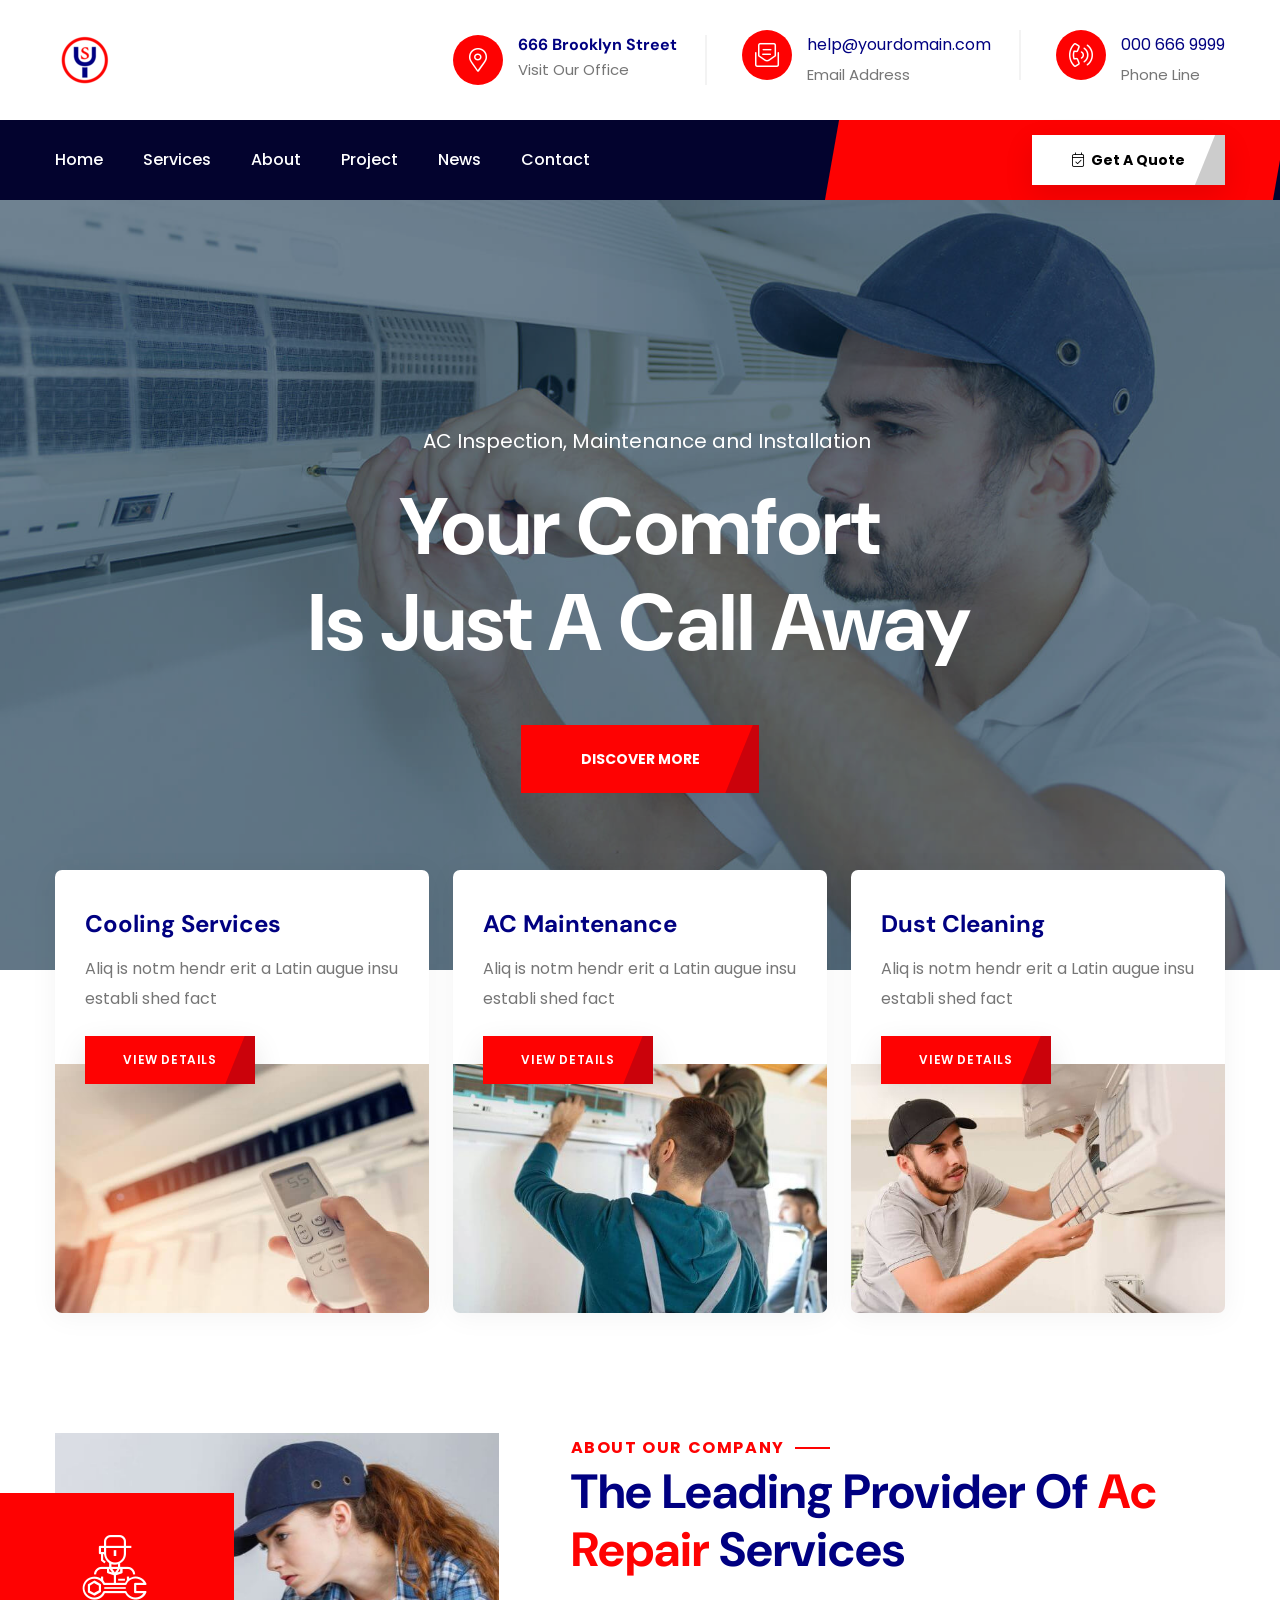
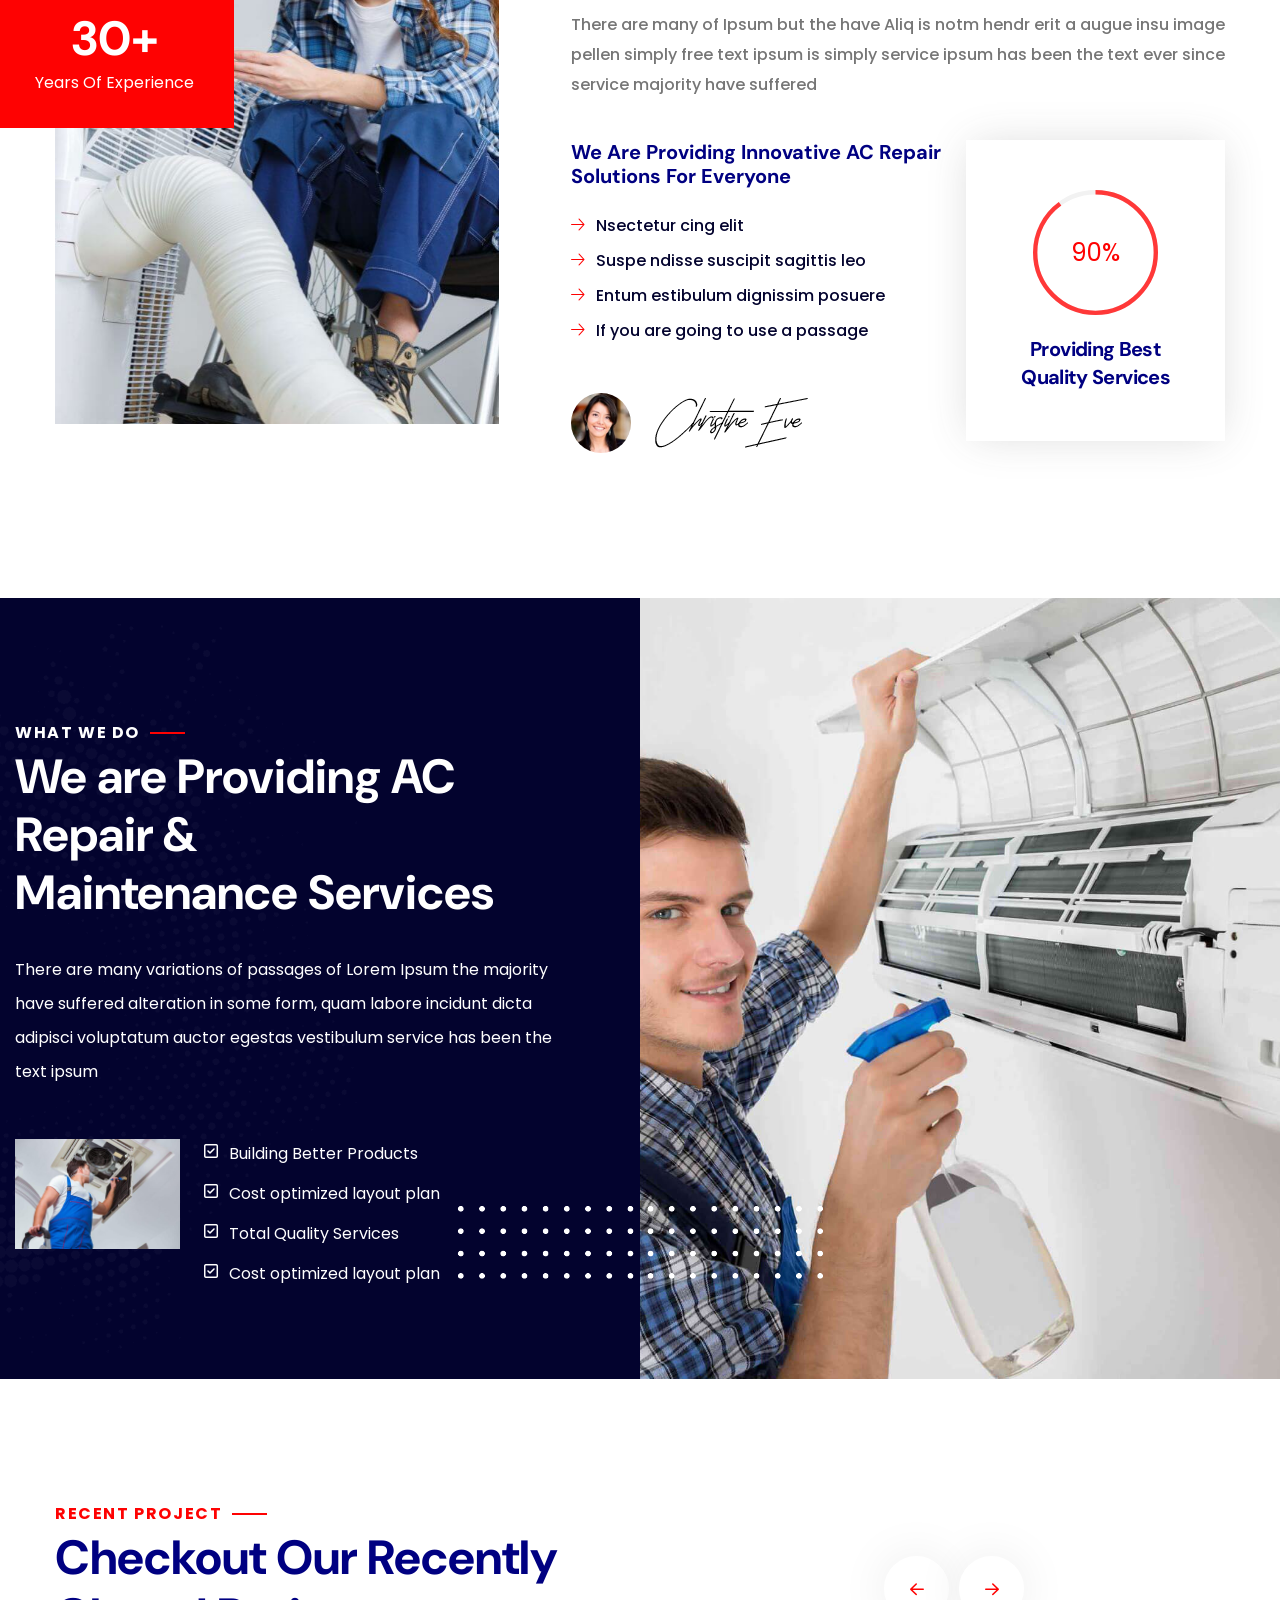
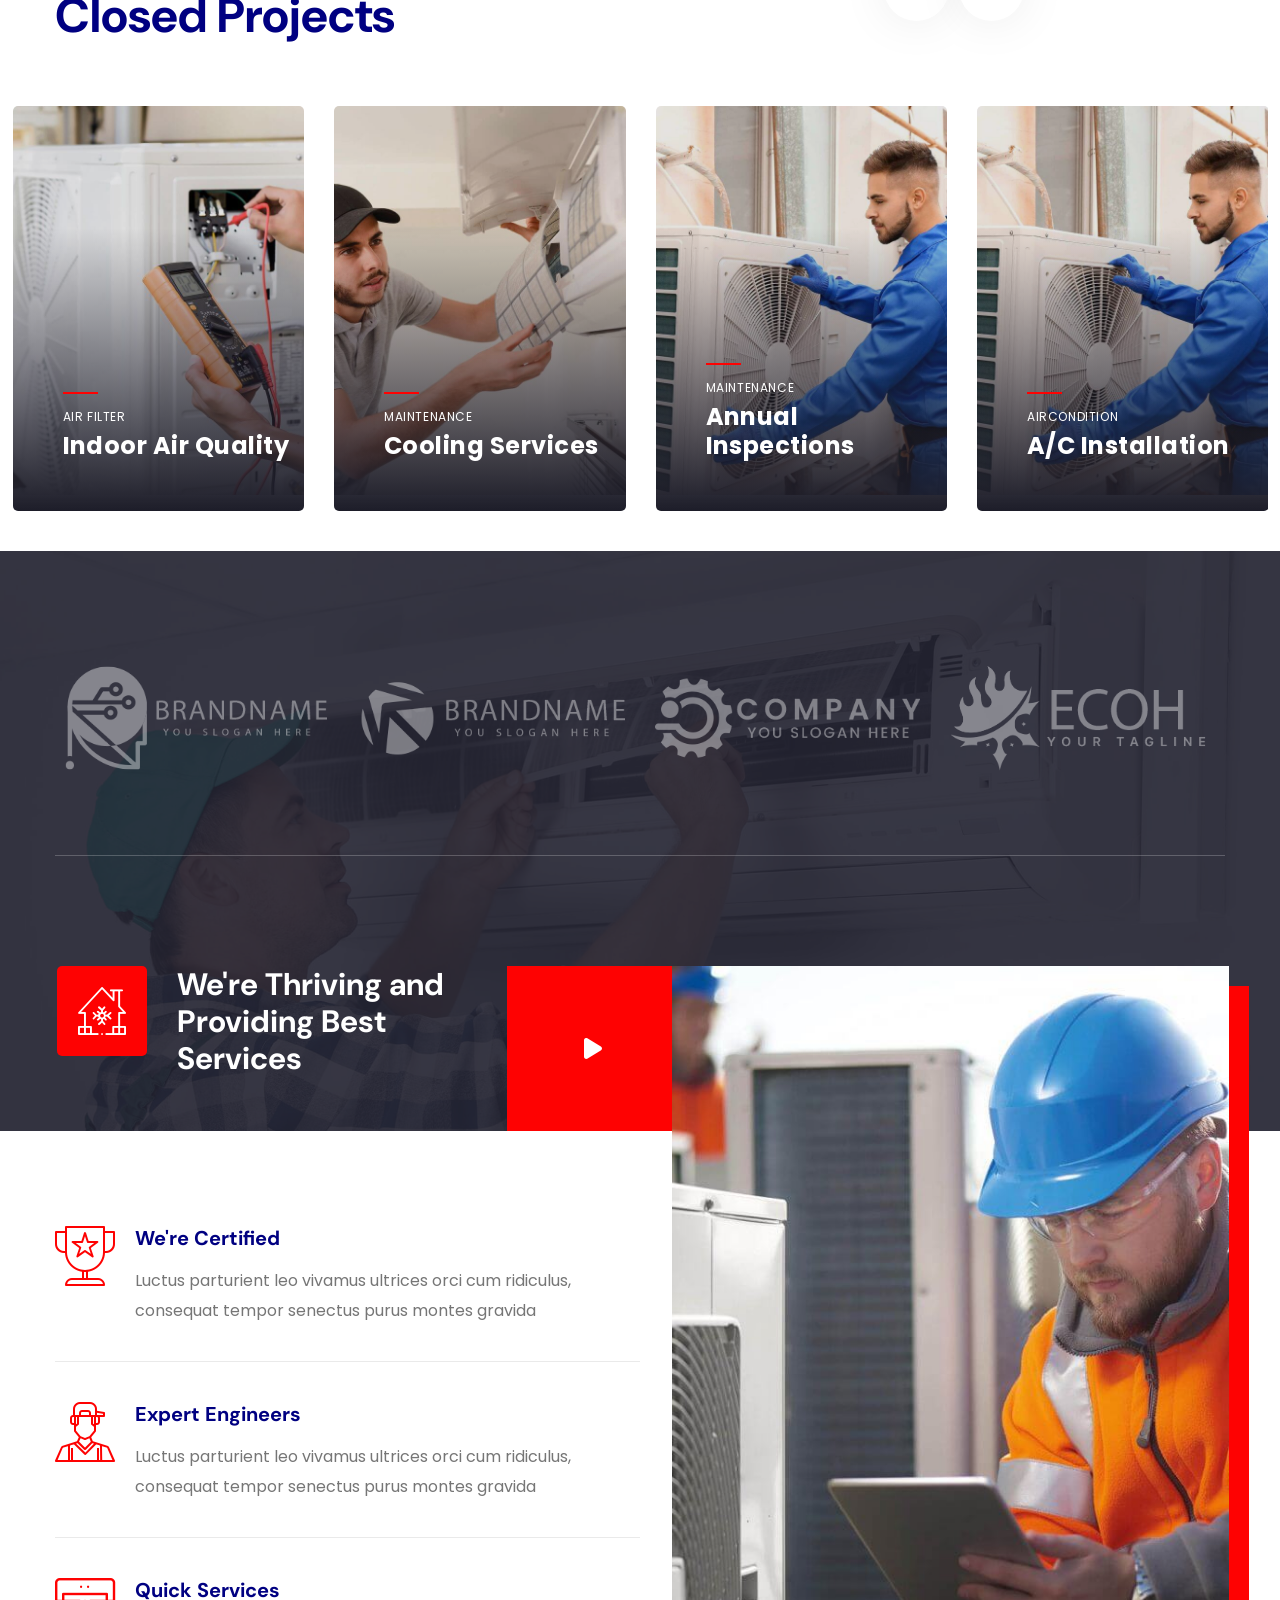
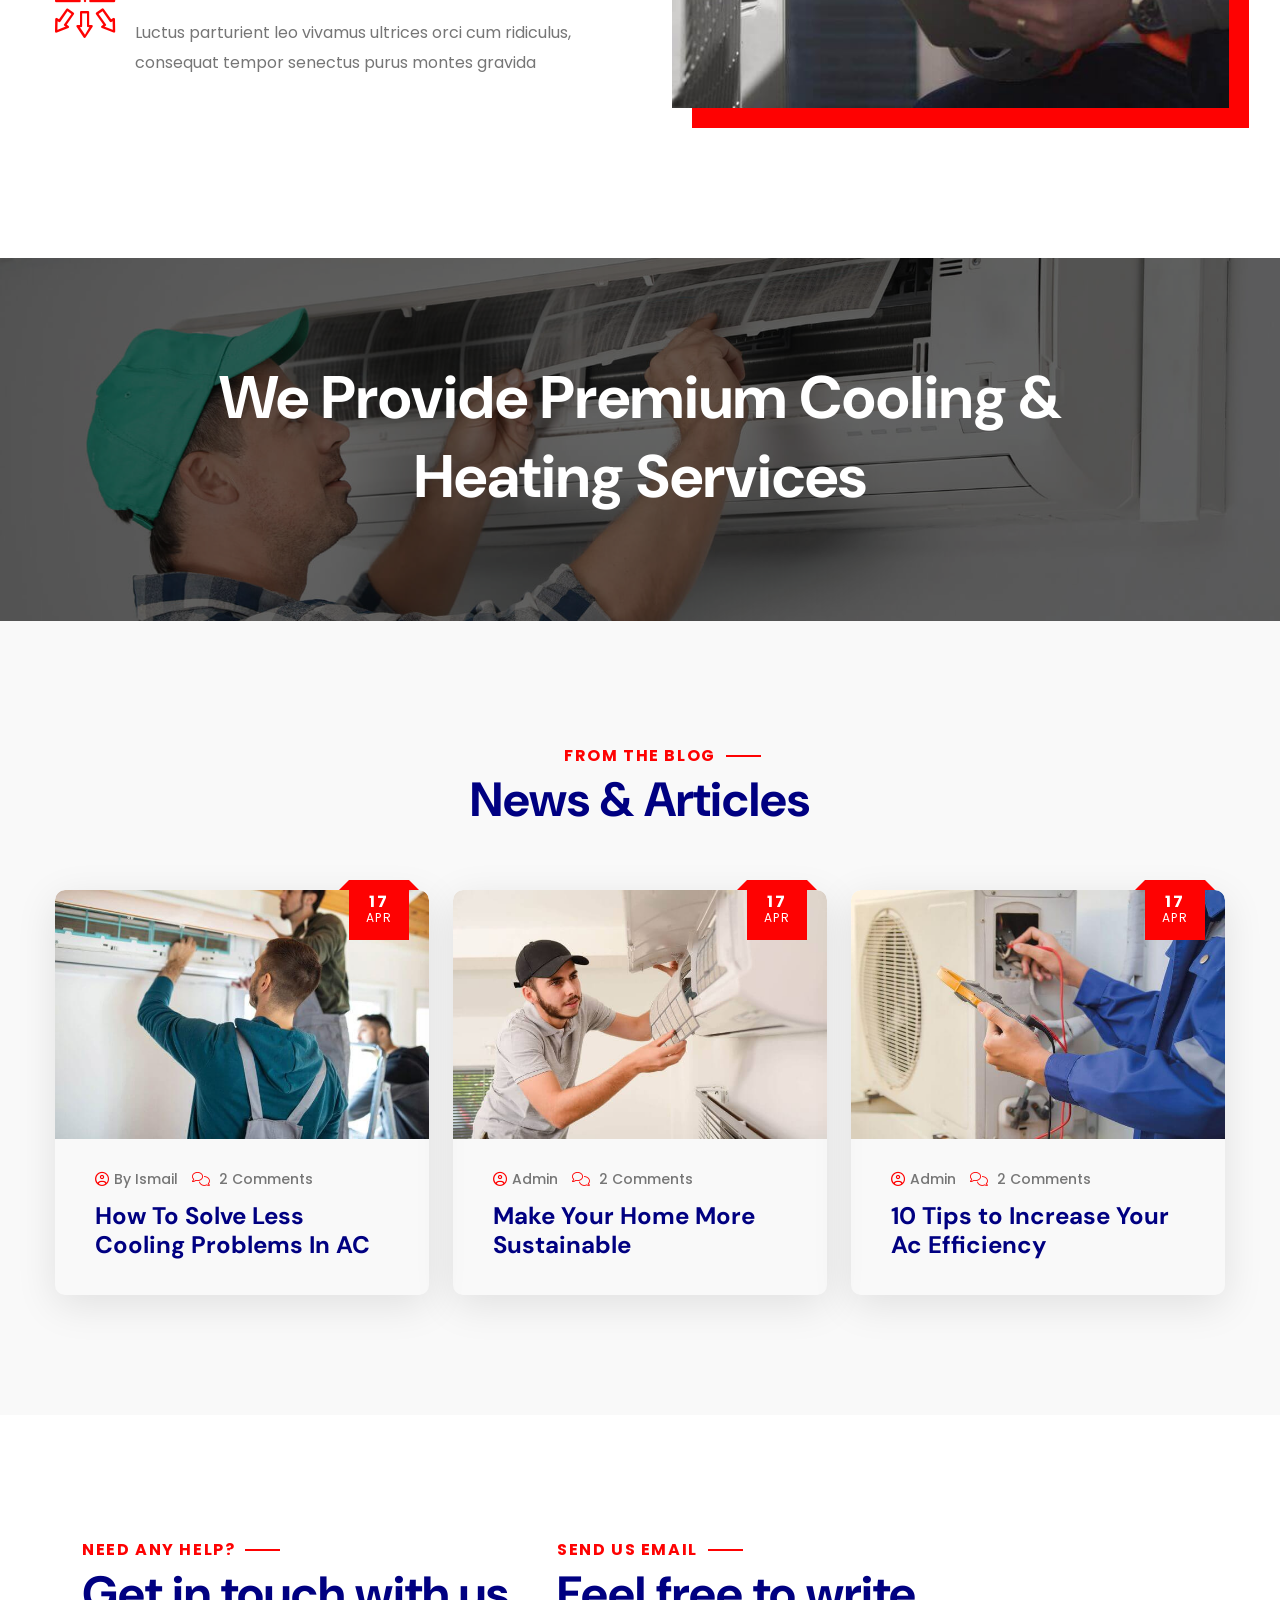
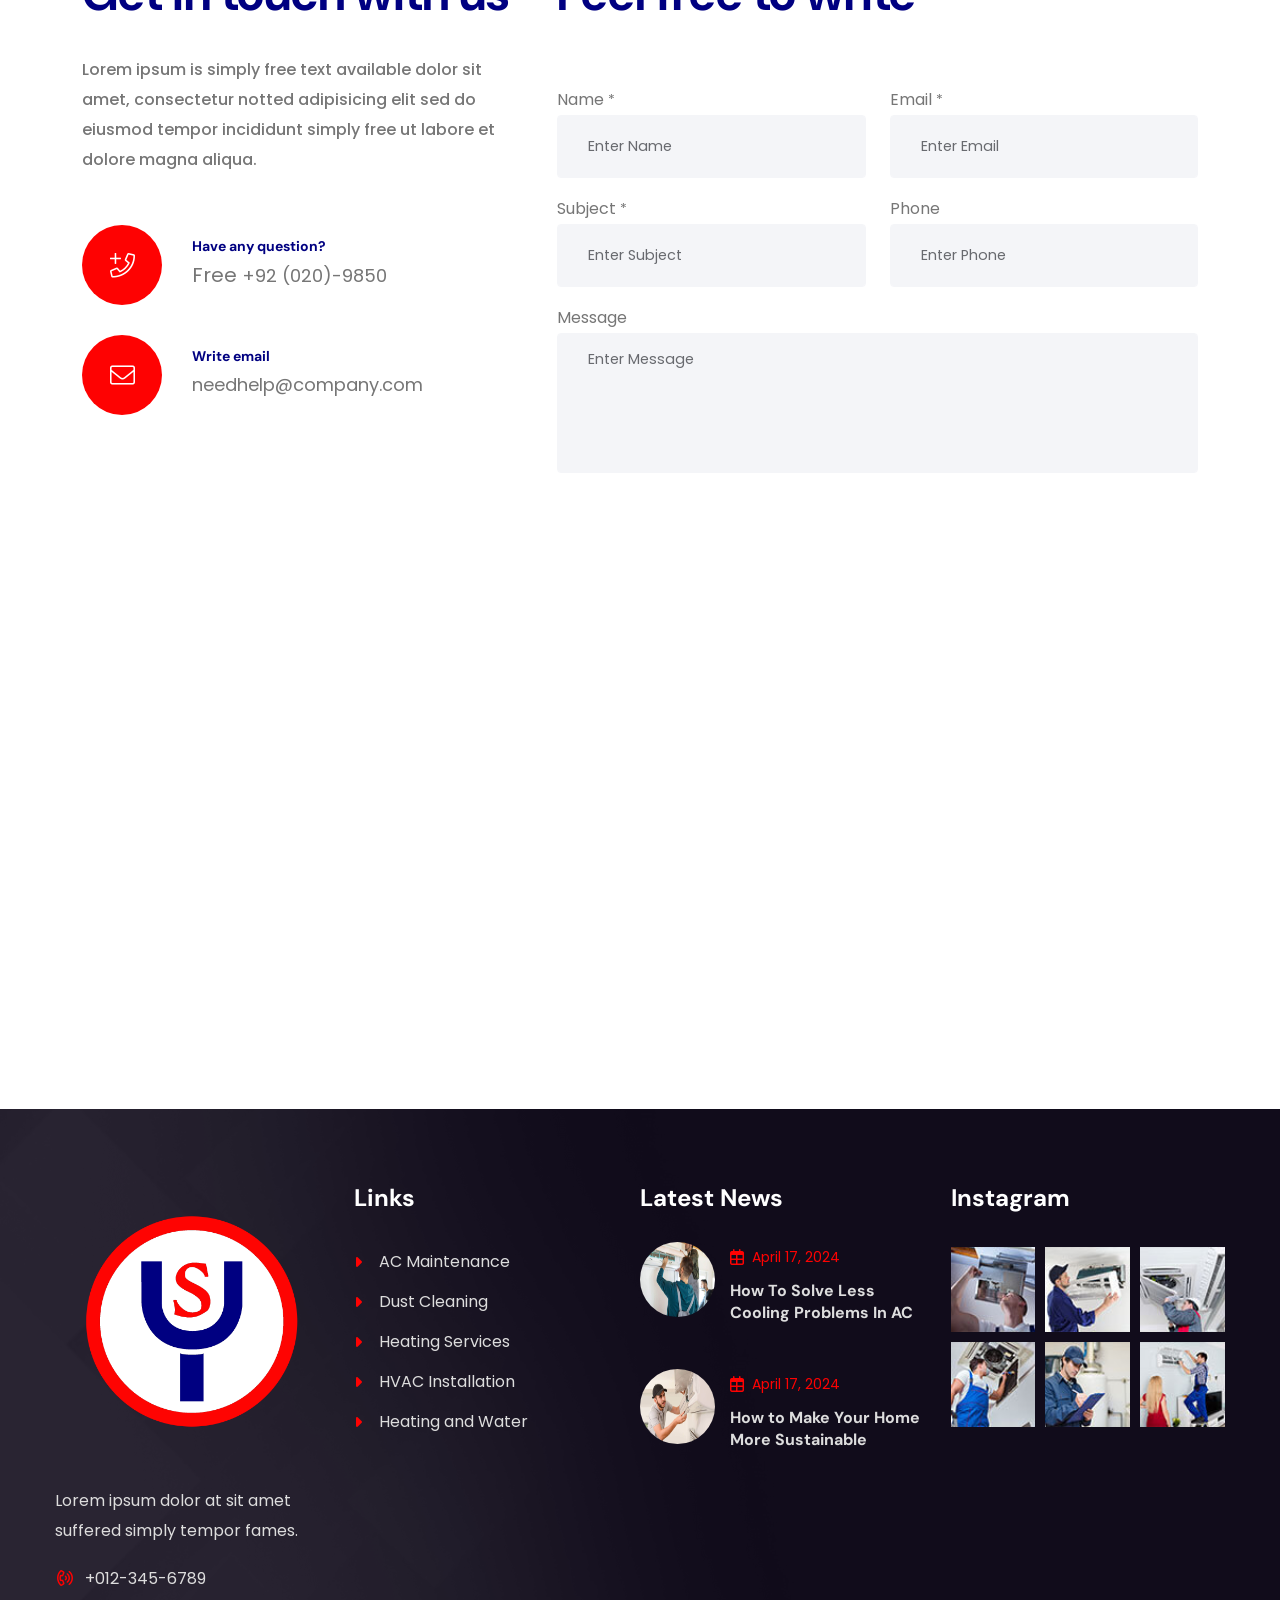
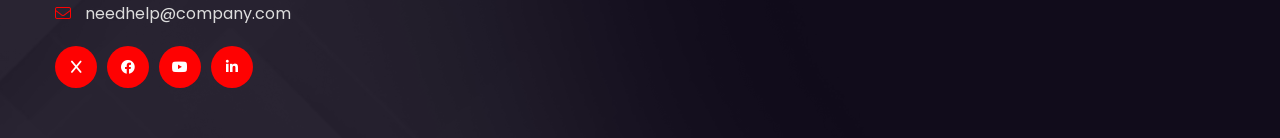
==== commit 959fc6b7: "update logo" ====
--- a/index.html
+++ b/index.html
@@ -101,7 +101,7 @@
       <!--Here Menu Will Come Automatically Via Javascript / Same Menu as in Header-->
       <nav class="menu-box">
         <div class="upper-box">
-          <div class="nav-logo"><a href="index.html"><img src="images/logo-2.png" alt="" title="" style="background: white;"></a></div>
+          <div class="nav-logo"><a href="index.html"><img src="images/logo-2.png" alt="" title=""></a></div>
           <div class="close-btn"><i class="icon fa fa-times"></i></div>
         </div>
 
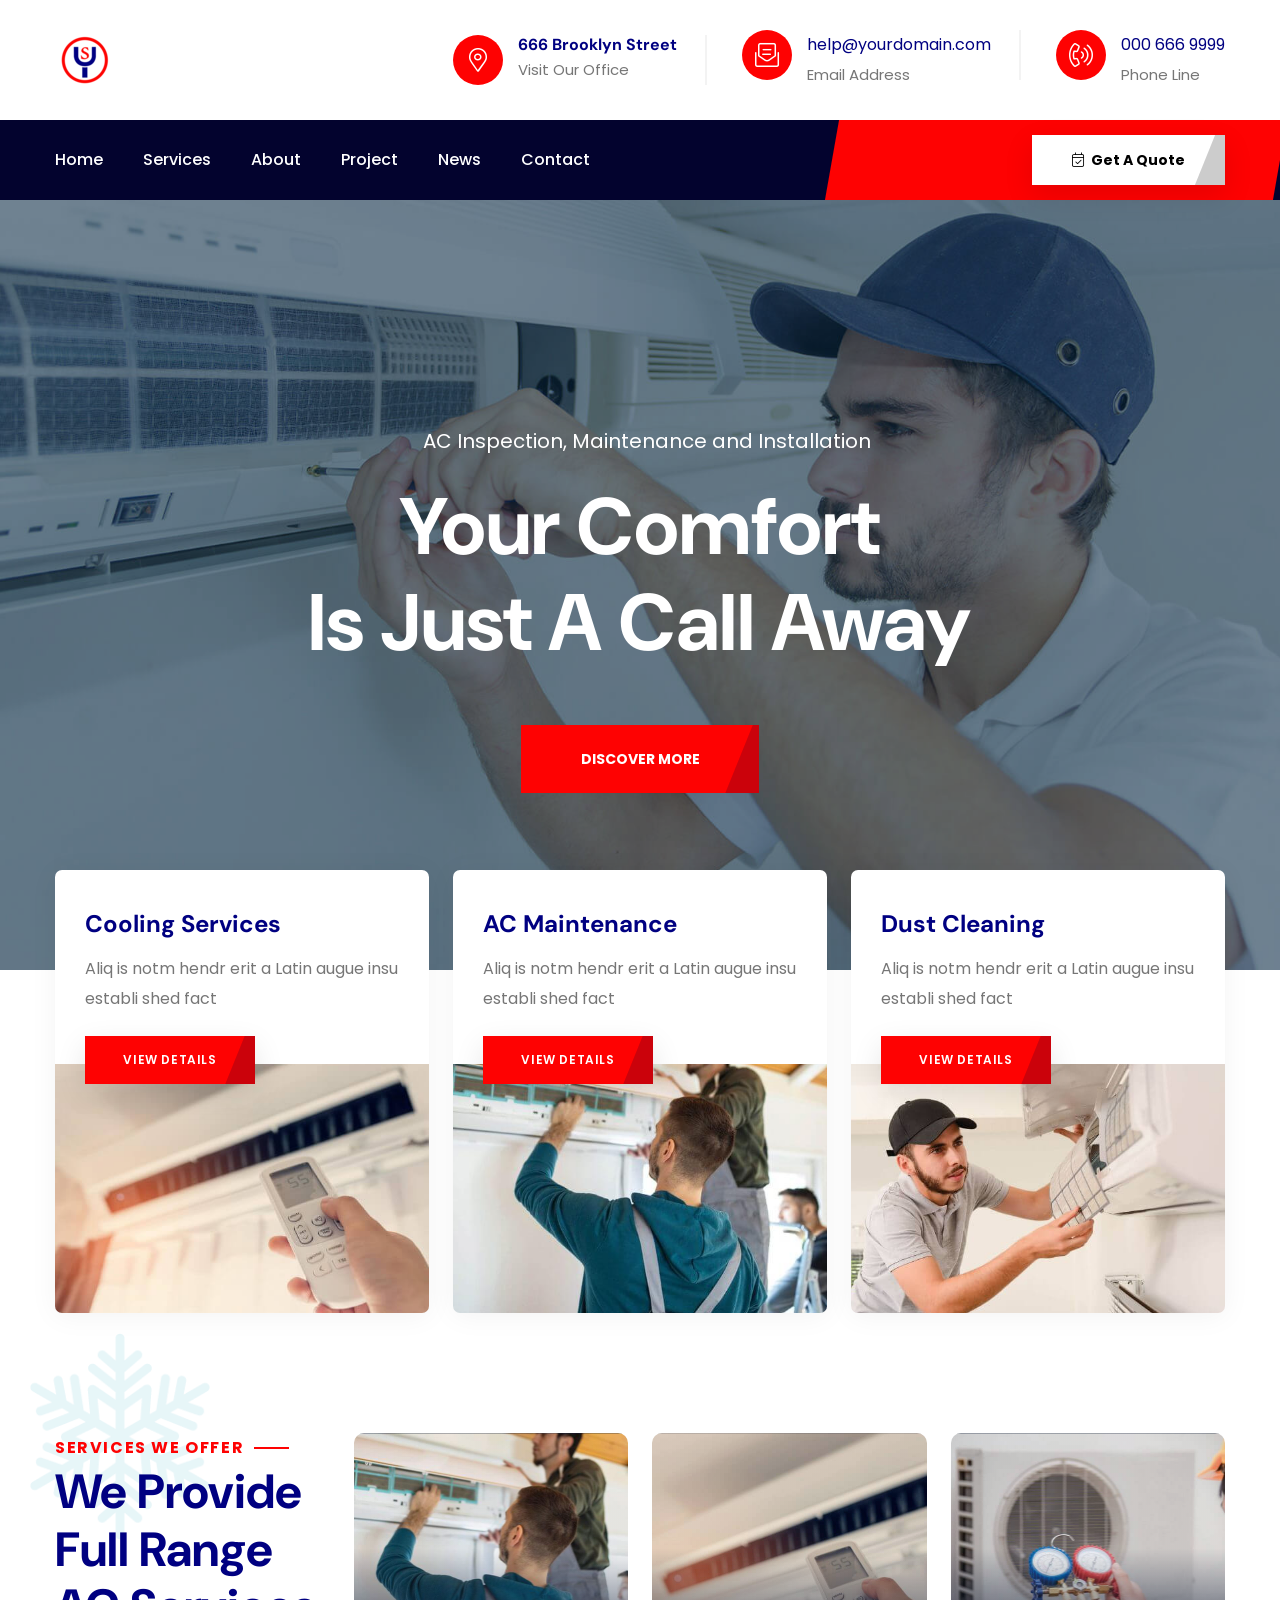
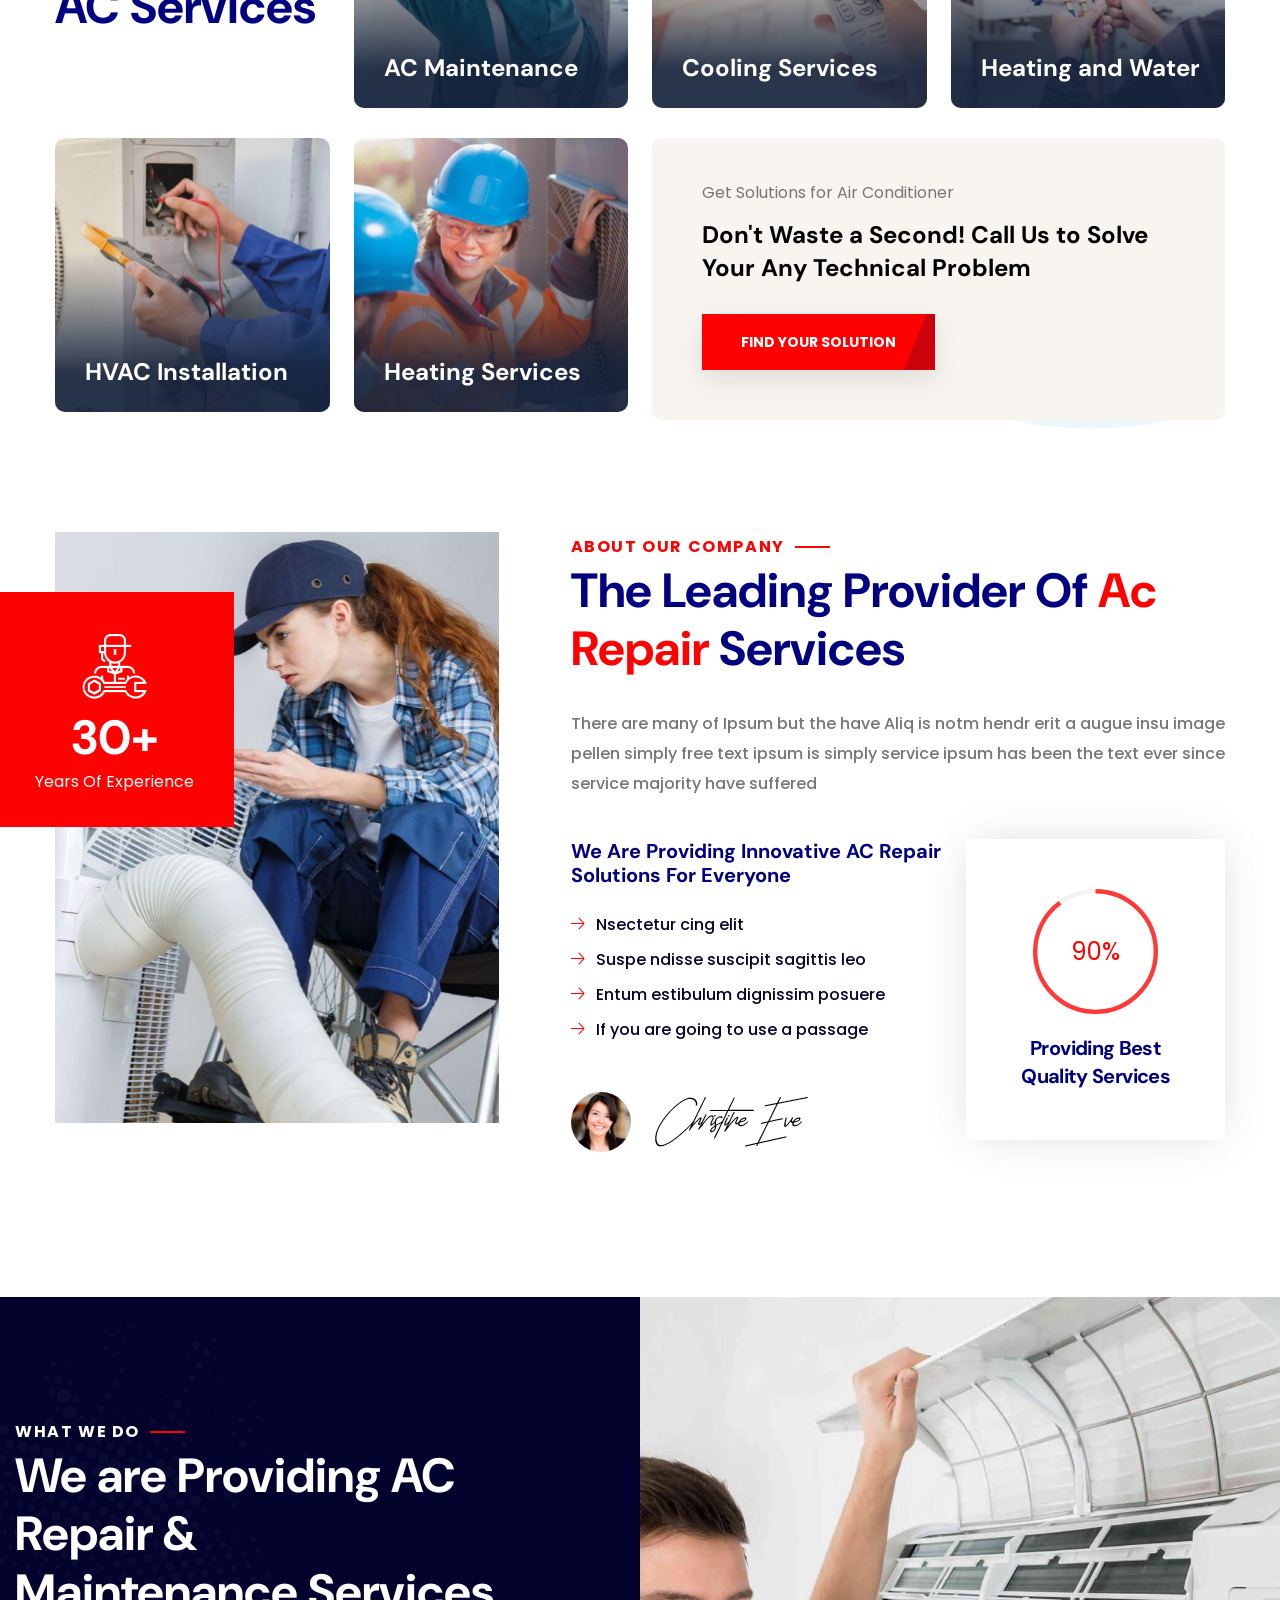
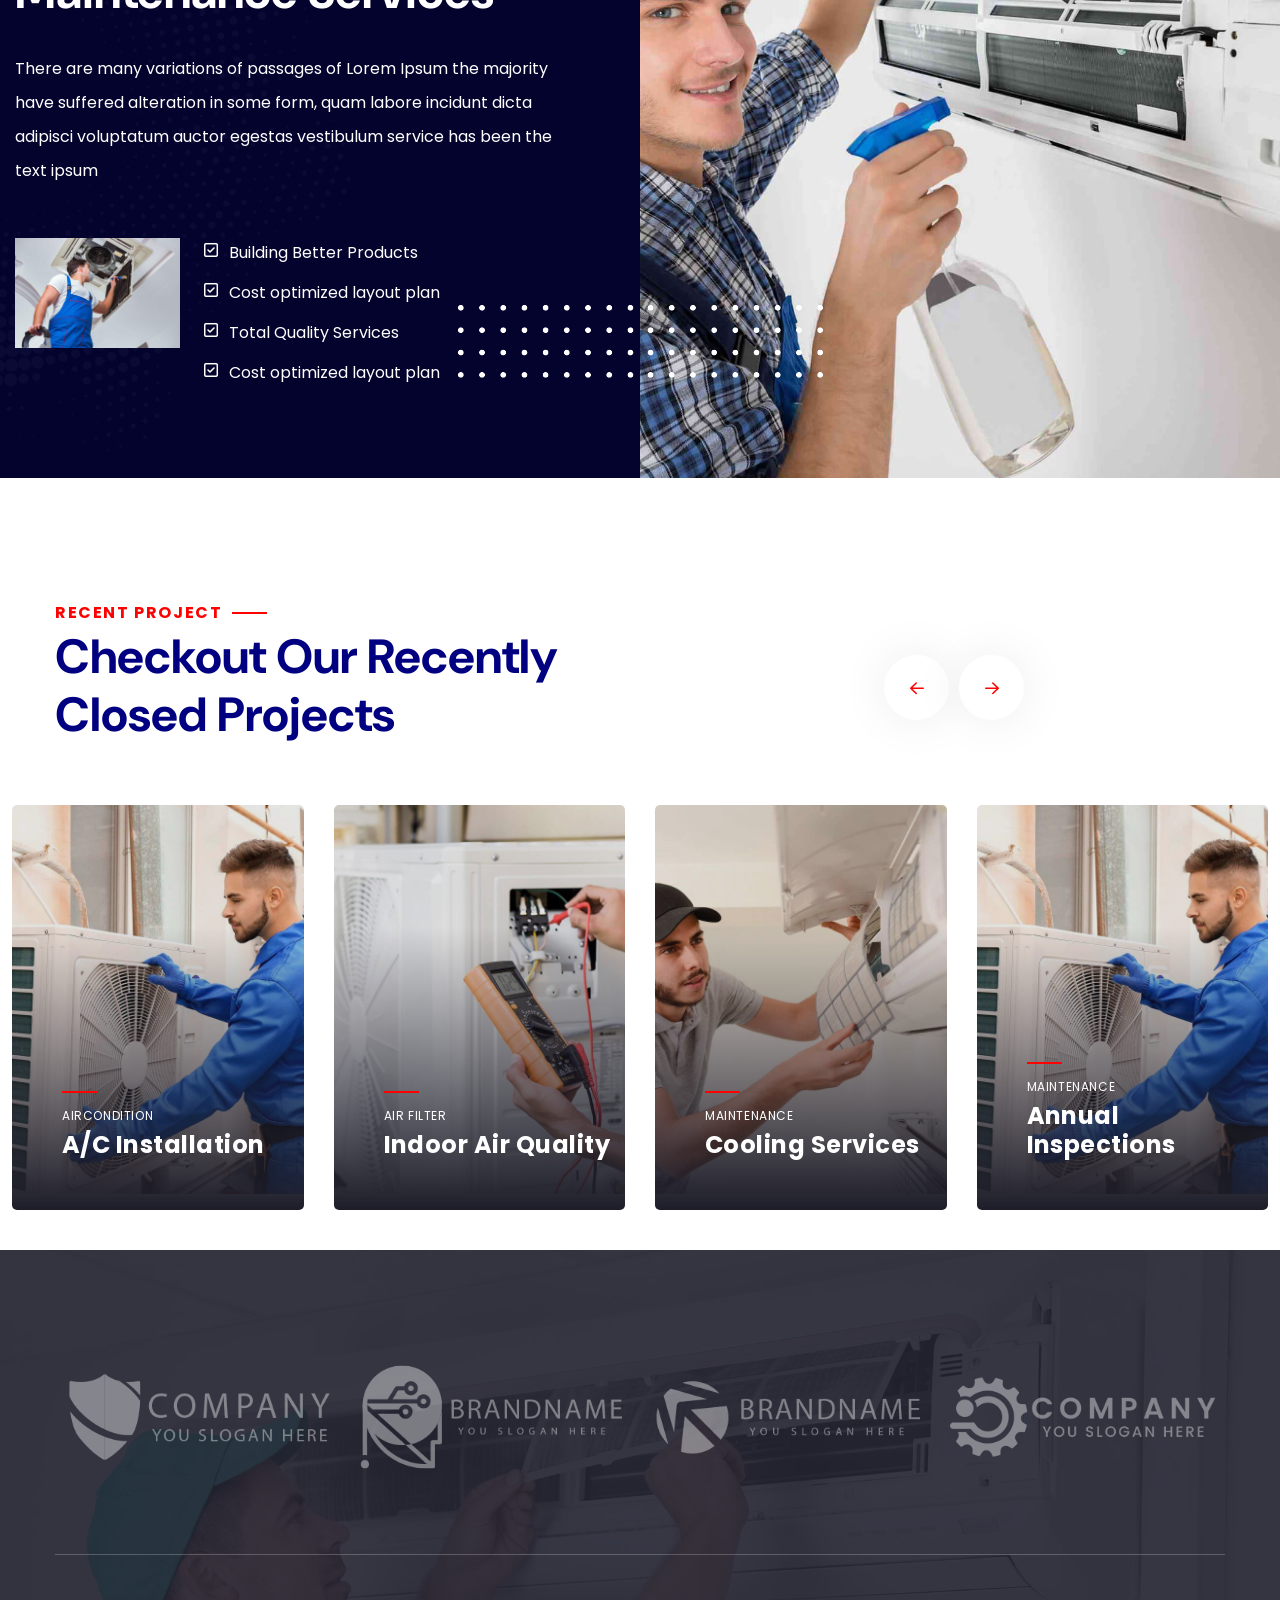
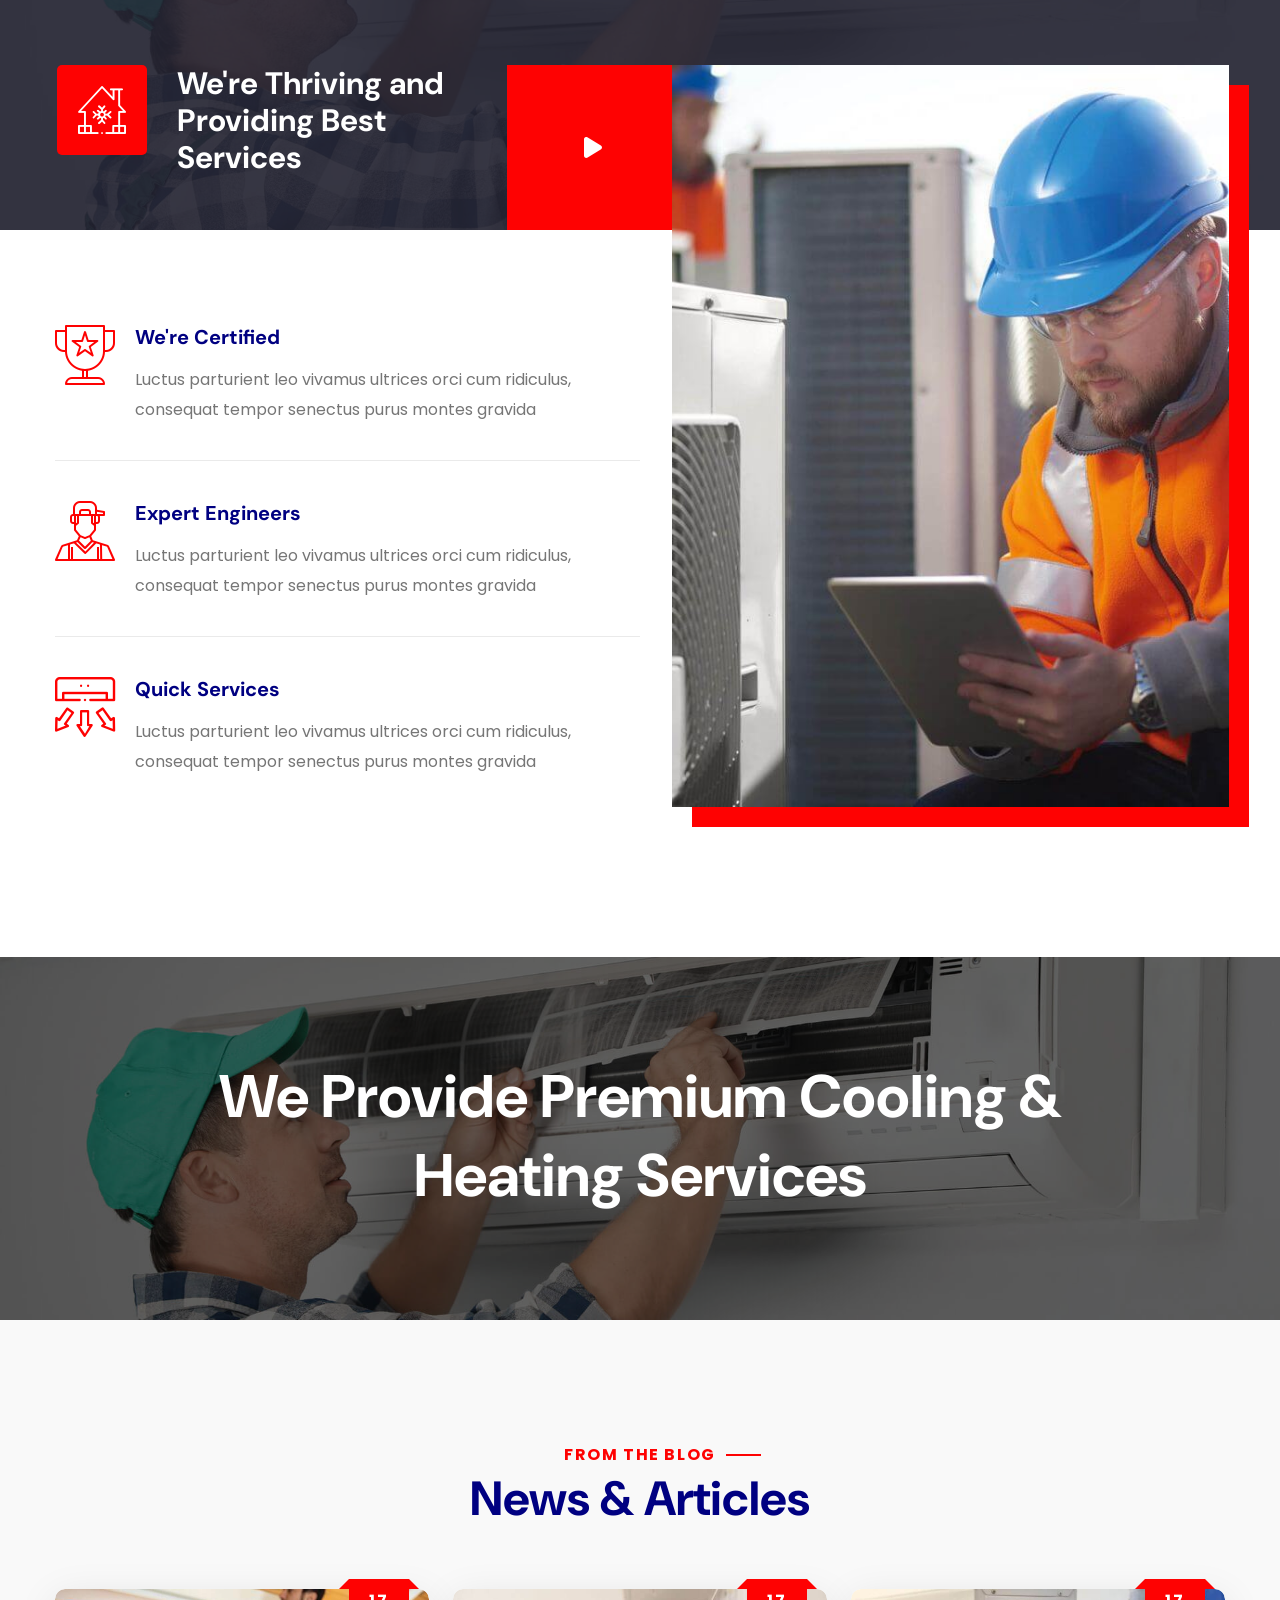
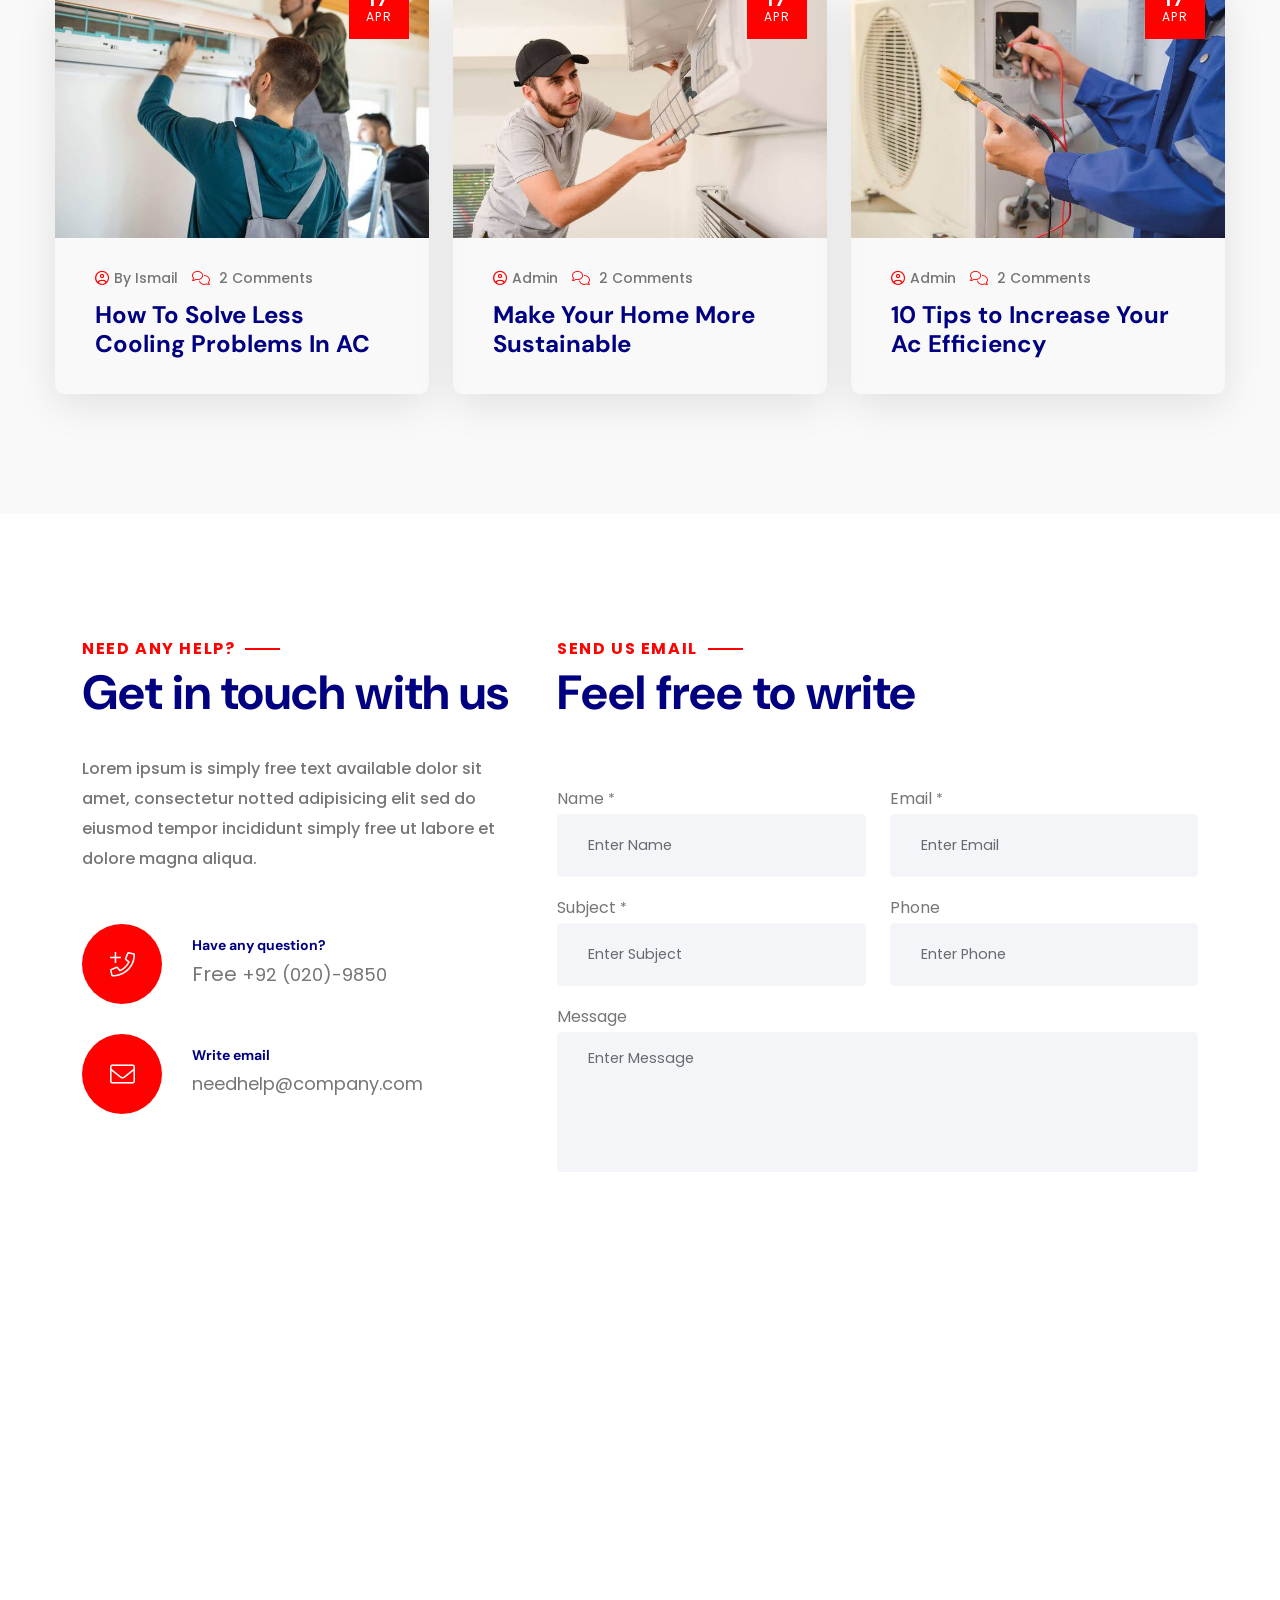
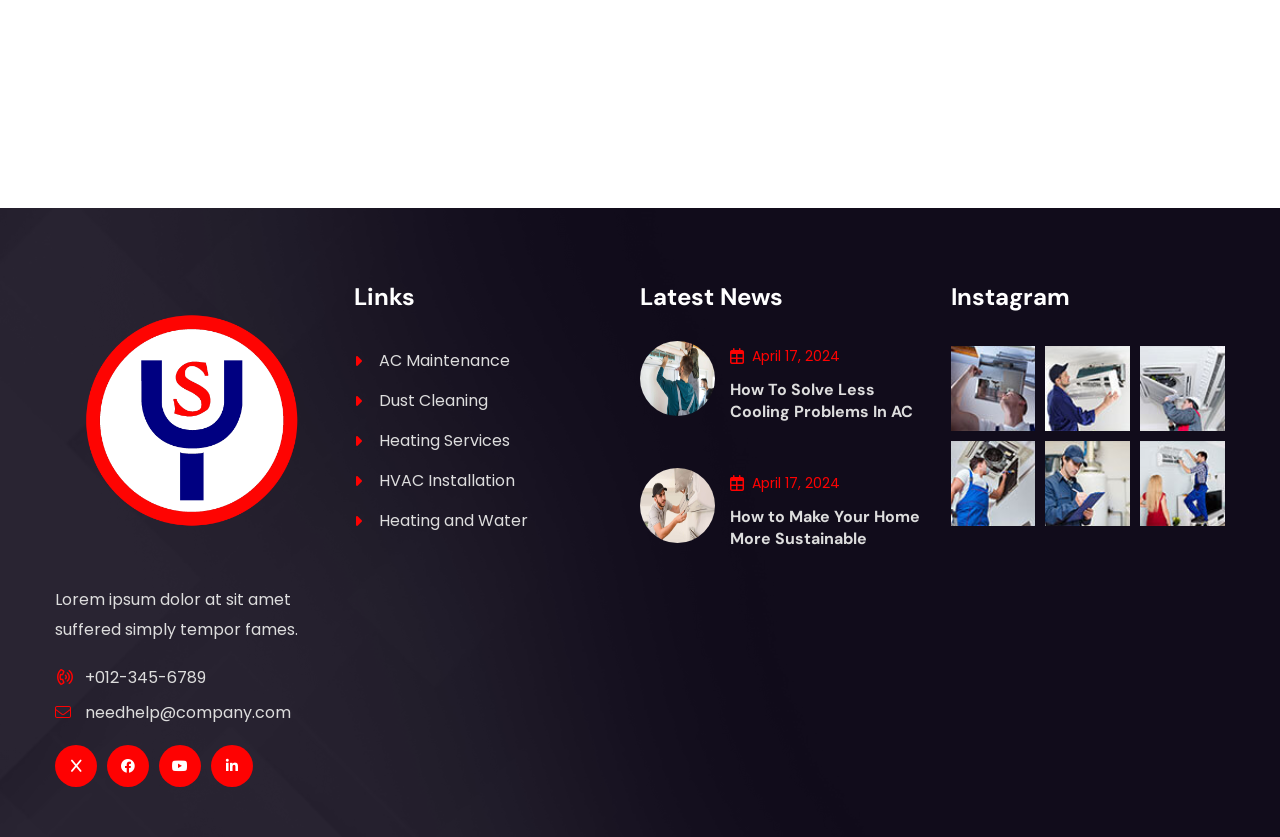
==== commit 4b5efd32: "test add elements from other page" ====
--- a/index.html
+++ b/index.html
@@ -365,6 +365,94 @@
   </section>
   <!-- End Services Section -->
 
+  <section id="services" class="service-section-two pt-0 pb-90">
+    <div class="floating-object1 bounce-y"><img src="images/icons/floating-obj1.png" alt=""></div>
+    <div class="floating-object2 bounce-y"><img src="images/icons/floating-obj3.png" alt=""></div>
+    <div class="auto-container">
+      <div class="row">
+        <!-- Service Block -->
+        <div class="col-sm-6 col-lg-4 col-xl-3">
+          <div class="sec-title">
+            <span class="sub-title">SERVICES WE OFFER</span>
+            <h2>We Provide Full Range AC Services</h2>
+          </div>
+        </div>
+        <div class="col-sm-6 col-lg-4 col-xl-3">
+          <div class="service-block-two">
+            <div class="inner-box">
+              <div class="image-box">
+                <figure class="image overlay-anim mb-0"><img src="images/resource/service2-1.jpg" alt=""></figure>
+              </div>
+              <div class="lower-content">
+                <h4 class="title"><a href="page-service-details.html">AC Maintenance</a></h4>
+              </div>
+            </div>
+          </div>
+        </div>
+        <div class="col-sm-6 col-lg-4 col-xl-3">
+          <div class="service-block-two">
+            <div class="inner-box">
+              <div class="image-box">
+                <figure class="image overlay-anim mb-0"><img src="images/resource/service2-2.jpg" alt=""></figure>
+              </div>
+              <div class="lower-content">
+                <h4 class="title"><a href="page-service-details.html">Cooling Services</a></h4>
+              </div>
+            </div>
+          </div>
+        </div>
+        <div class="col-sm-6 col-lg-4 col-xl-3">
+          <div class="service-block-two">
+            <div class="inner-box">
+              <div class="image-box">
+                <figure class="image overlay-anim mb-0"><img src="images/resource/service2-3.jpg" alt=""></figure>
+              </div>
+              <div class="lower-content">
+                <h4 class="title"><a href="page-service-details.html">Heating and Water</a></h4>
+              </div>
+            </div>
+          </div>
+        </div>
+        <div class="col-sm-6 col-lg-4 col-xl-3">
+          <div class="service-block-two">
+            <div class="inner-box">
+              <div class="image-box">
+                <figure class="image overlay-anim mb-0"><img src="images/resource/service2-4.jpg" alt=""></figure>
+              </div>
+              <div class="lower-content">
+                <h4 class="title"><a href="page-service-details.html">HVAC Installation</a></h4>
+              </div>
+            </div>
+          </div>
+        </div>
+        <div class="col-sm-6 col-lg-4 col-xl-3">
+          <div class="service-block-two">
+            <div class="inner-box">
+              <div class="image-box">
+                <figure class="image overlay-anim mb-0"><img src="images/resource/service2-5.jpg" alt=""></figure>
+              </div>
+              <div class="lower-content">
+                <h4 class="title"><a href="page-service-details.html">Heating Services</a></h4>
+              </div>
+            </div>
+          </div>
+        </div>
+        <div class="col-md-8 col-lg-6">
+          <!-- Service Block -->
+          <div class="service-block-two style2">
+            <div class="inner-box">
+              <div class="lower-content">
+                <p>Get Solutions for Air Conditioner</p>
+                <h4 class="title"><a href="page-service-details.html">Don't Waste a Second! Call Us to Solve Your Any Technical Problem</a></h4>
+                <a href="page-about.html" class="theme-btn btn-style-one"><span class="btn-title">Find your solution</span></a>
+              </div>
+            </div>
+          </div>
+        </div>
+      </div>
+    </div>
+  </section>
+  
   <!-- About Section -->
   <section id="about" class="about-section-five pt-0 pb-60">
     <div class="auto-container">
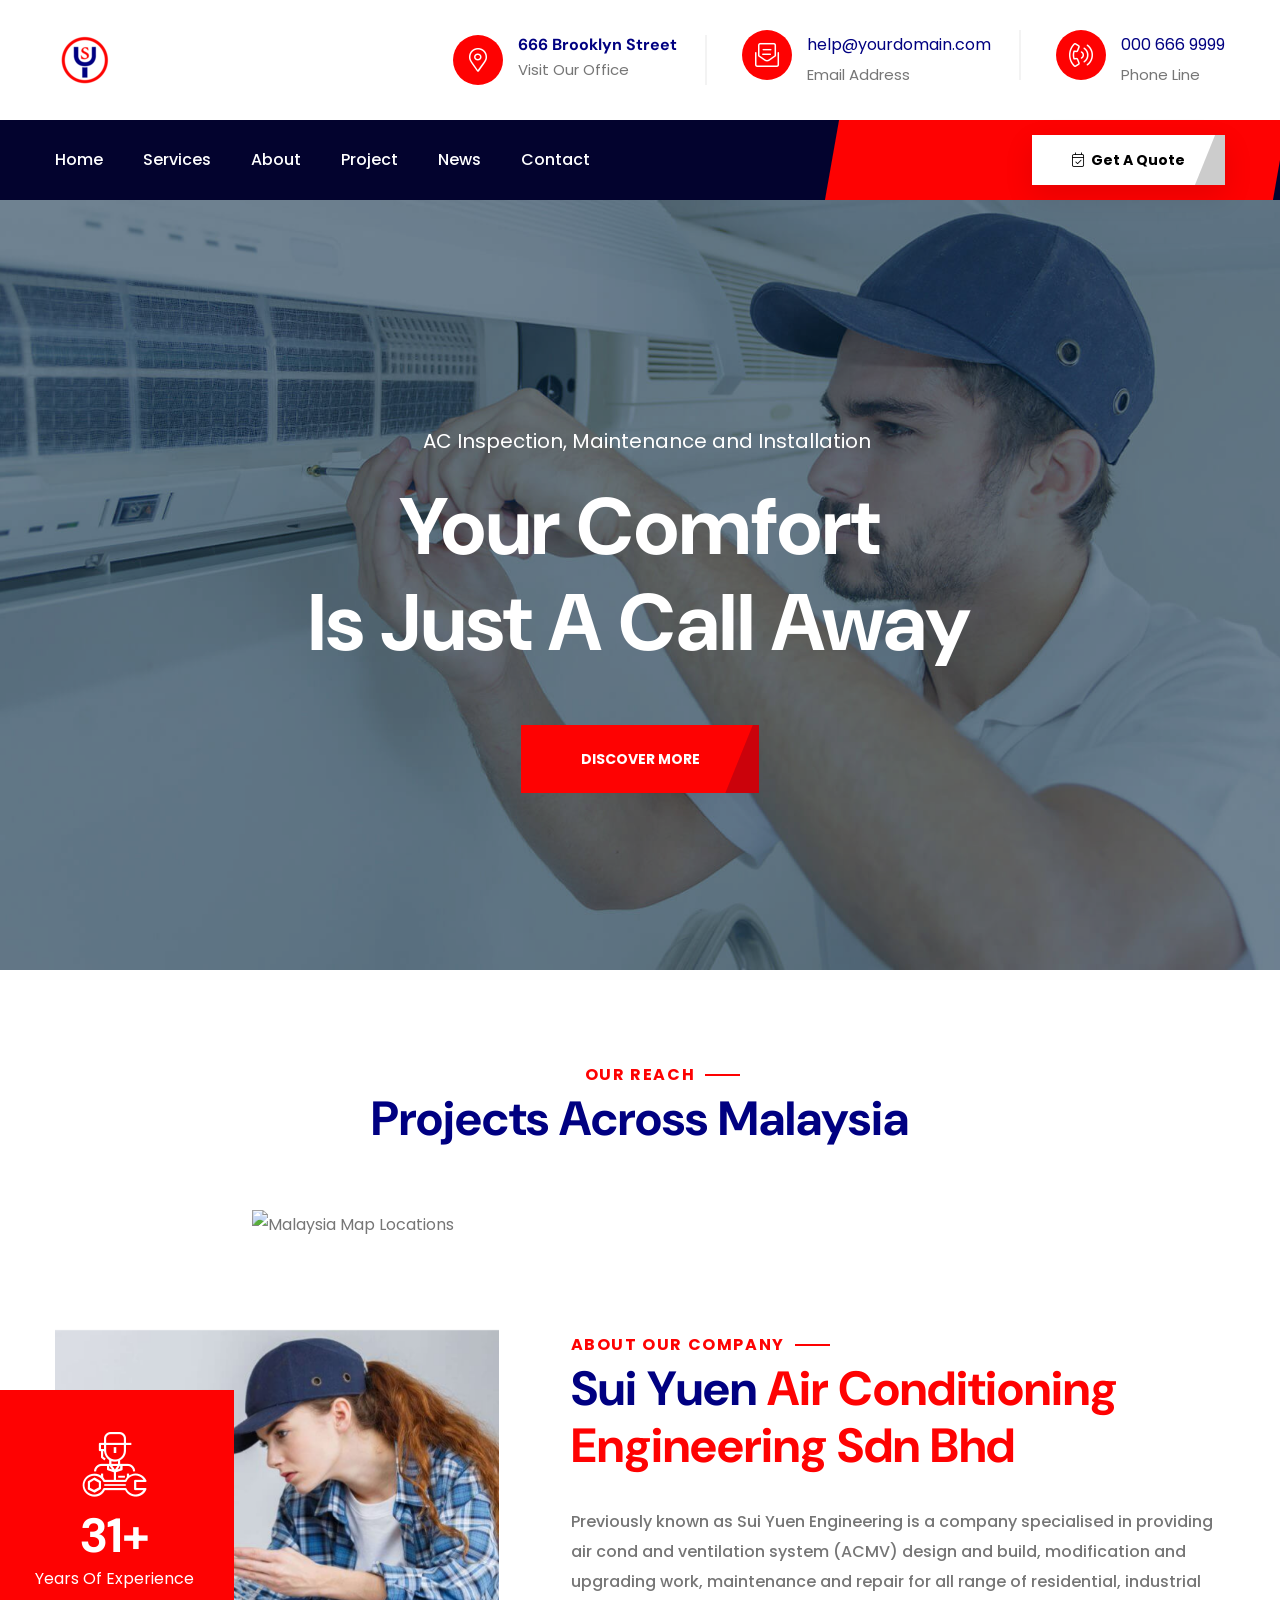
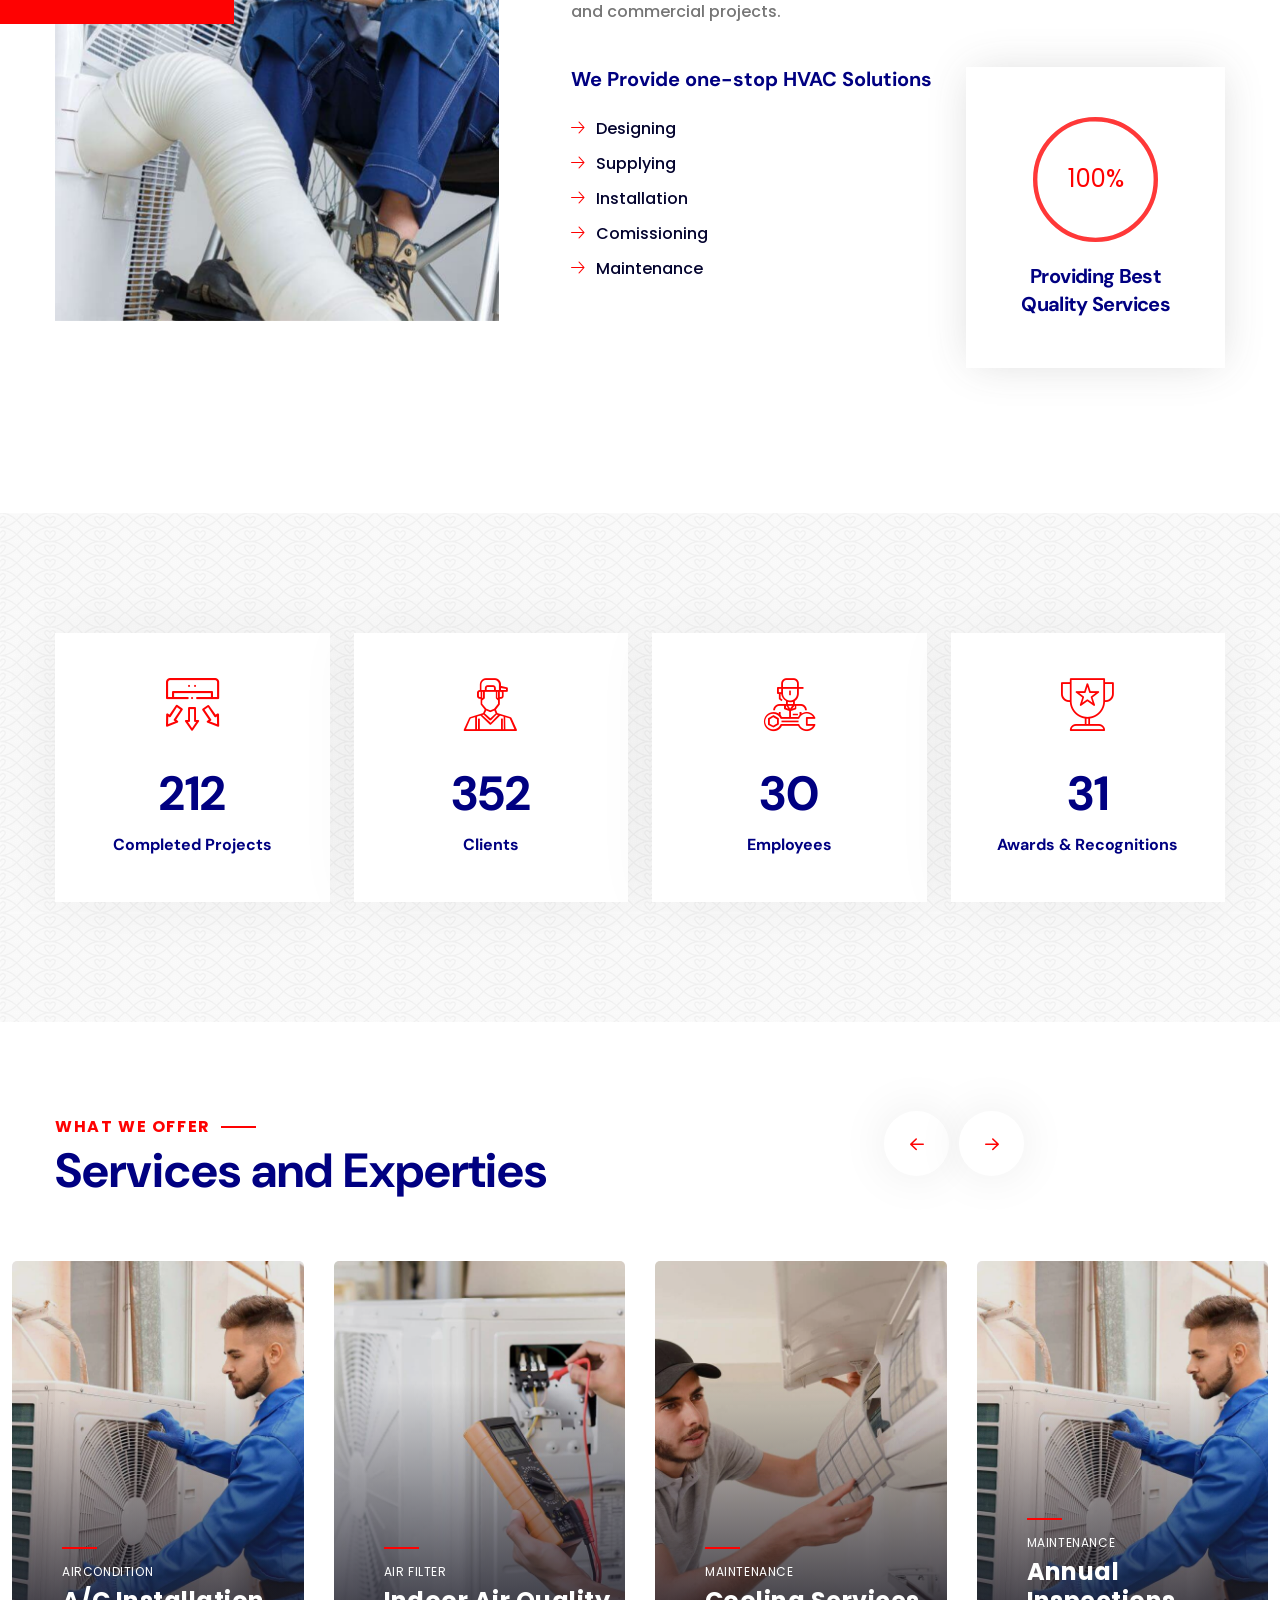
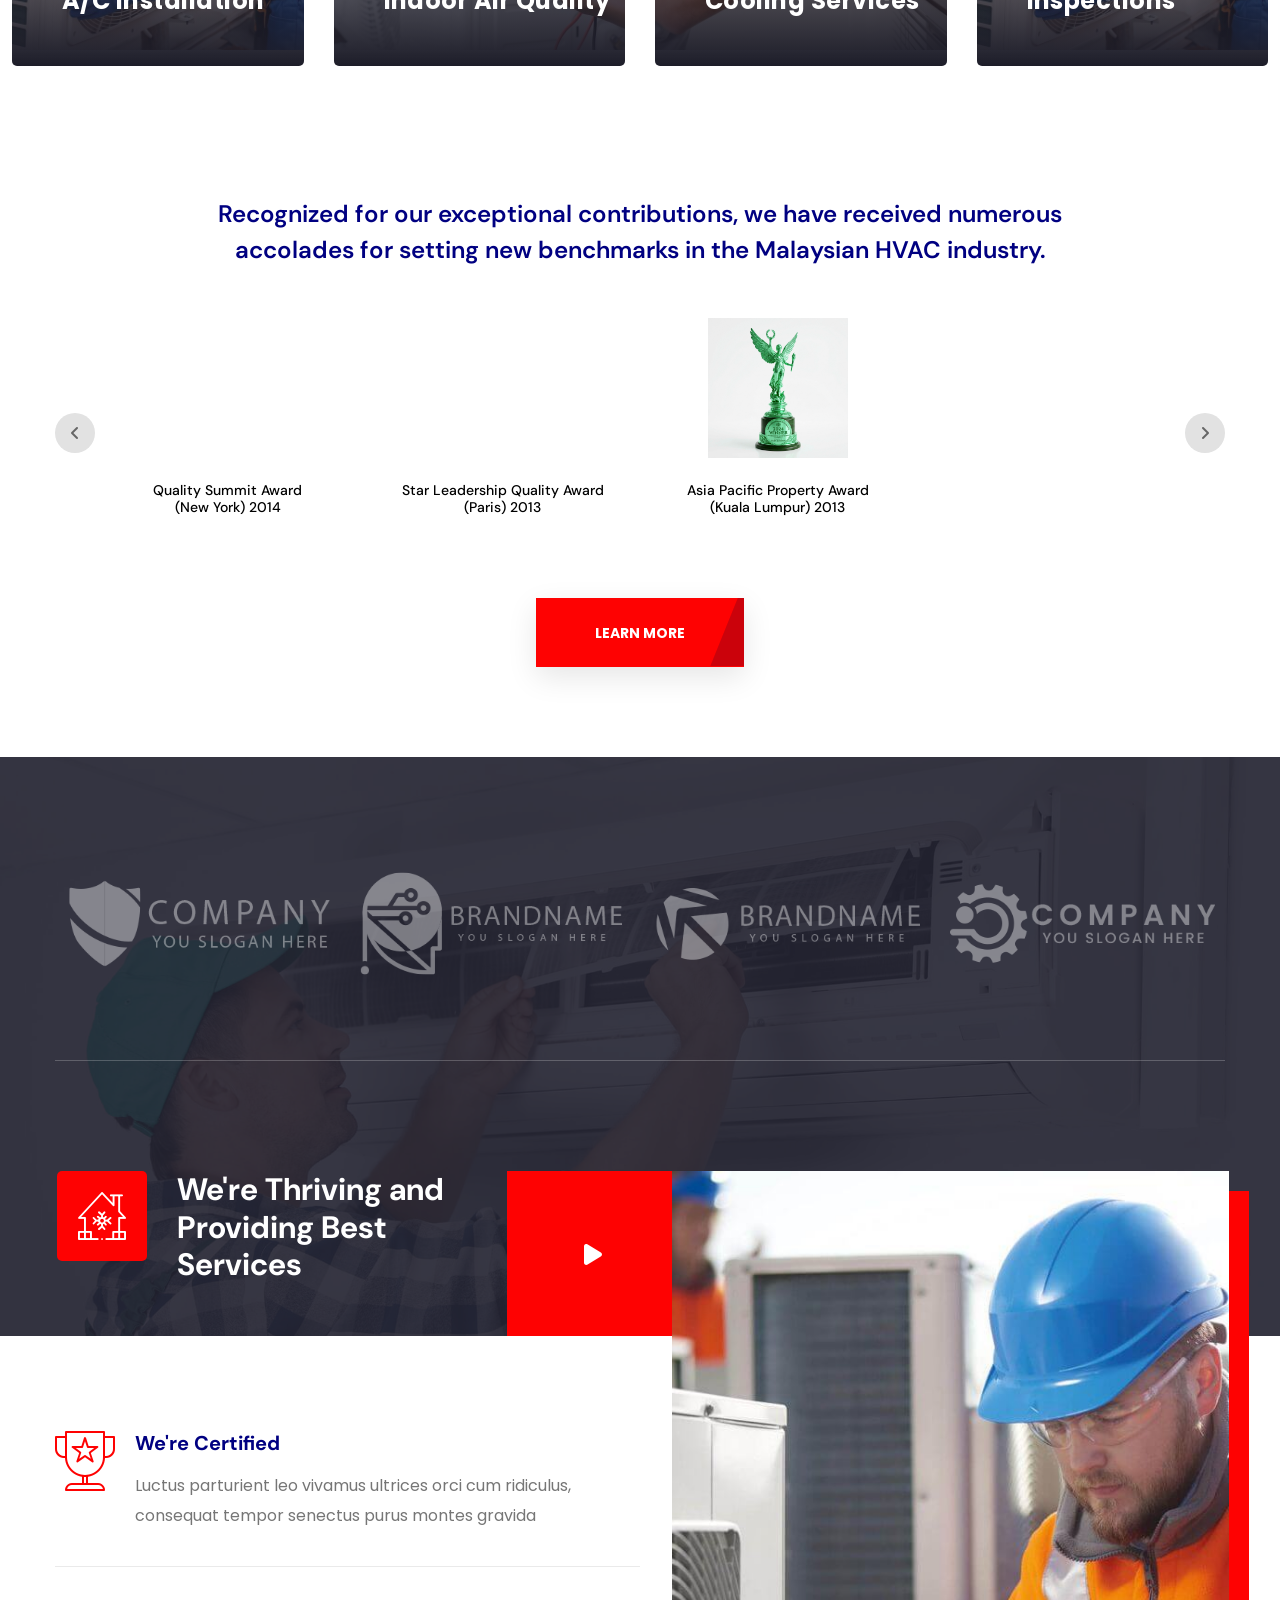
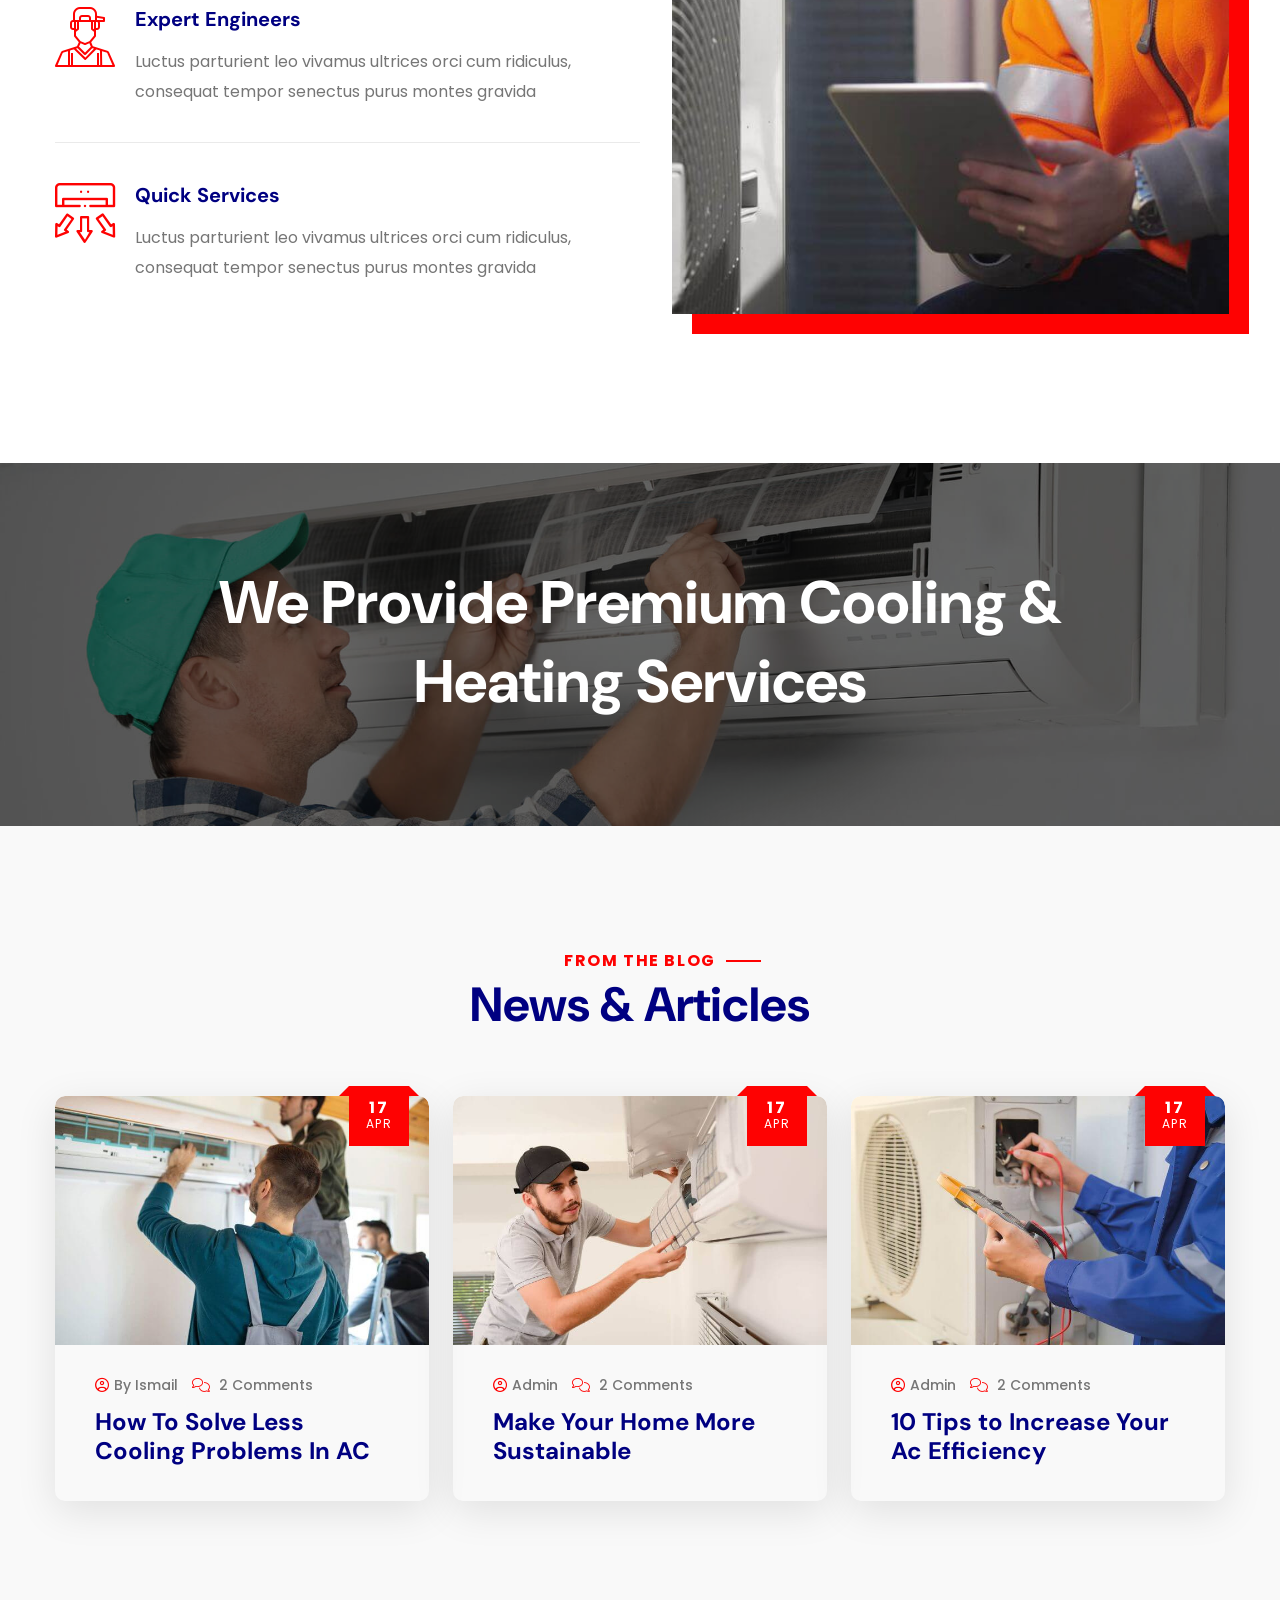
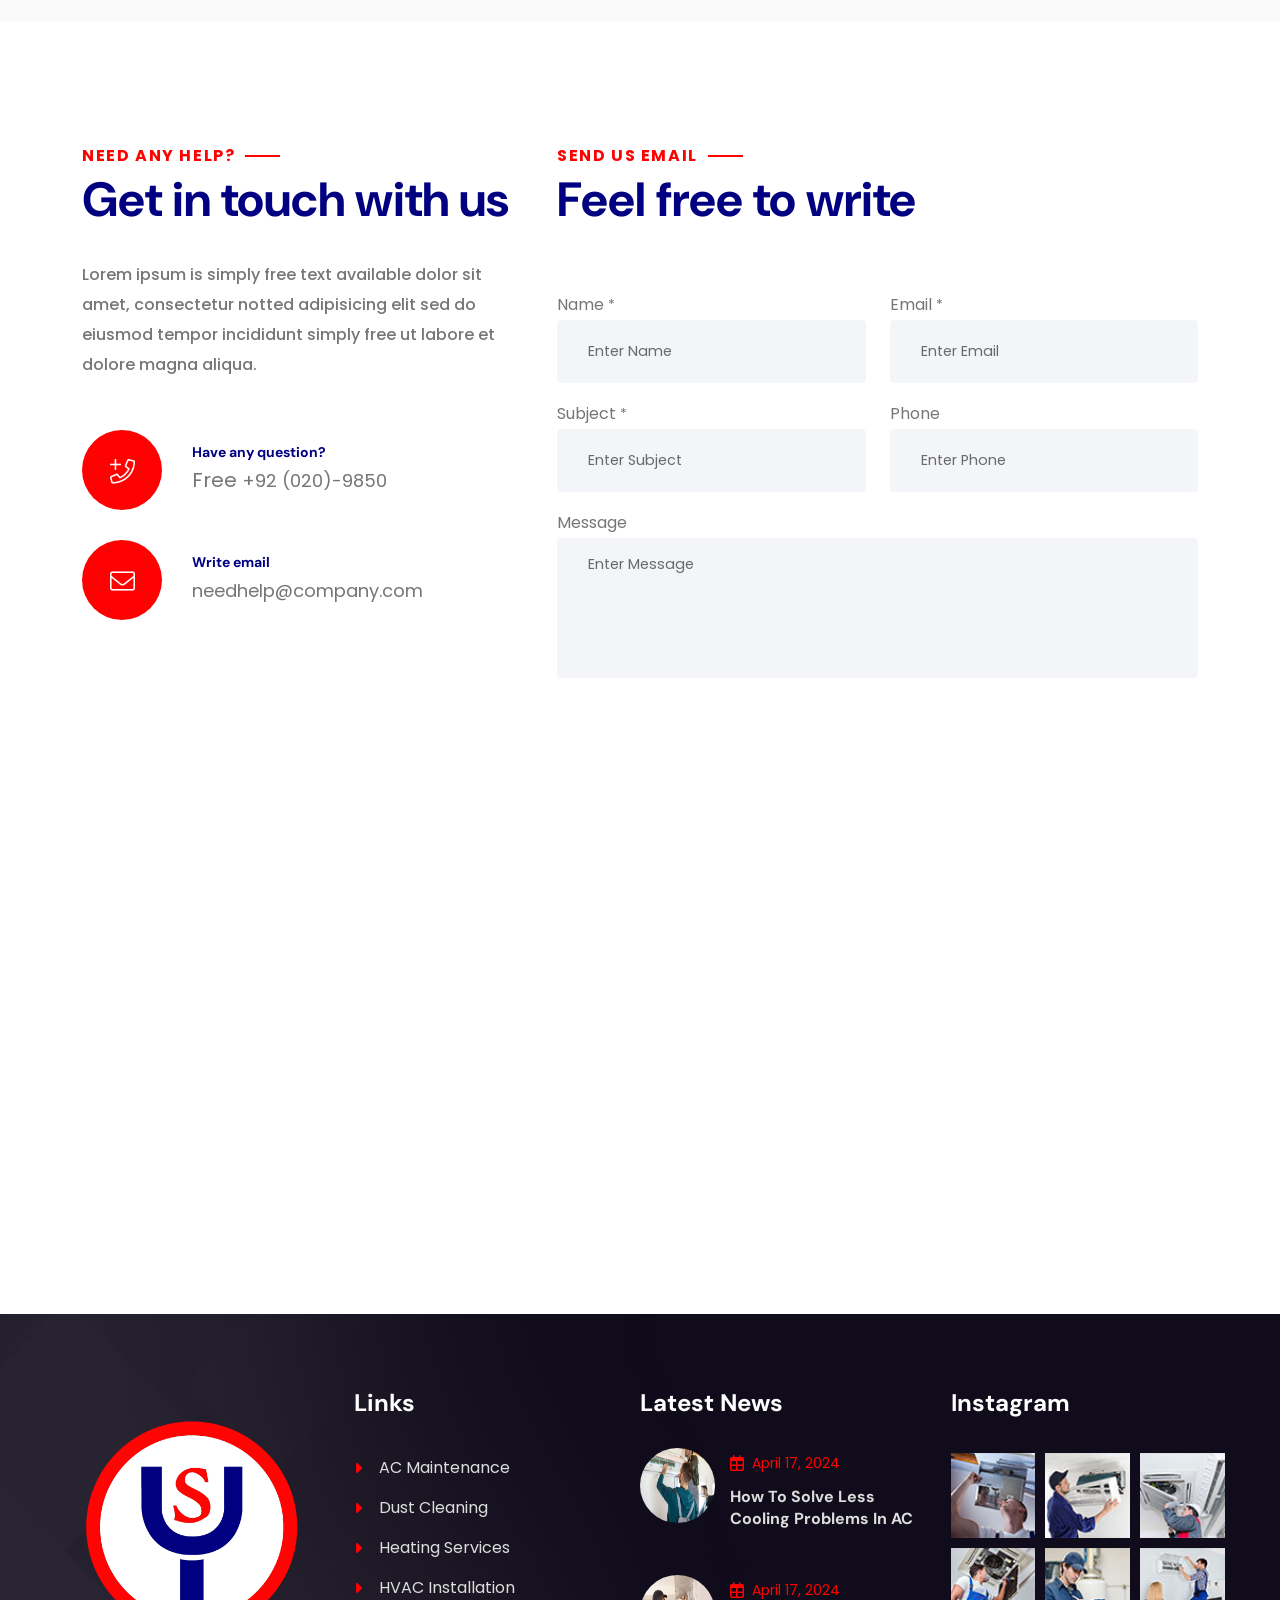
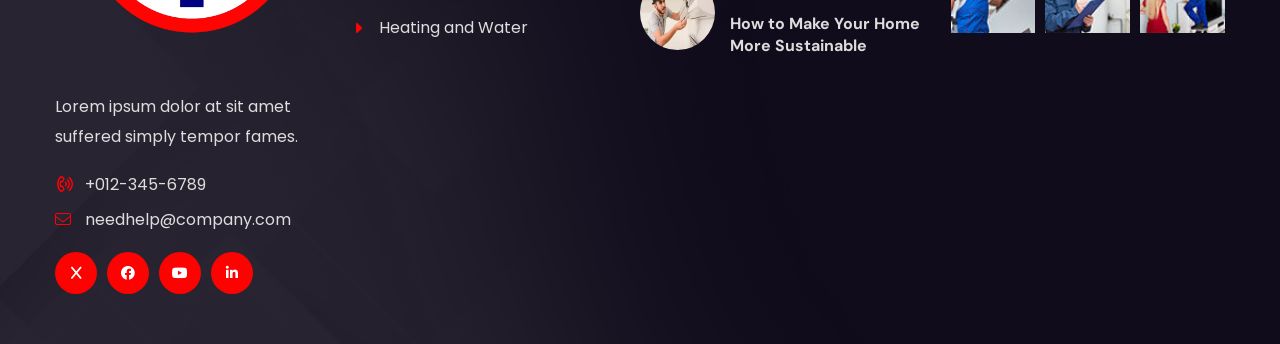
==== commit 715ea475: "feat: replace service sections with project map and update company profile information" ====
--- a/index.html
+++ b/index.html
@@ -27,7 +27,7 @@
 <div class="page-wrapper">
   
   <!-- Preloader -->
-  <div class="preloader"></div>
+  <!-- <div class="preloader"></div> -->
 
   <!-- Main Header-->
   <header class="main-header header-style-four">
@@ -317,141 +317,22 @@
 
   <!-- End Main Slider-->
 
-  <!-- Services Section -->
-  <section id="services" class="service-section pt-0 pt-md-100 pb-md-70 pb-90">
+  <!-- Project Section -->
+  <section id="project" class="project-section-home4 pt-90 pb-90 pb-md-100">
     <div class="auto-container">
+      <div class="sec-title text-center">
+        <span class="sub-title">Our Reach</span>
+        <h2>Projects Across Malaysia </h2>
+      </div>
+    </div>
+    <div class="container-fluid py-0">
       <div class="row">
-        <!-- Service Block -->
-        <div class="service-block-three col-md-6 col-lg-4">
-          <div class="inner-box">
-            <div class="lower-content">
-              <a href="page-about.html" class="read-more theme-btn btn-style-one"><span class="btn-title">View Details</span></a>
-              <h4 class="title"><a href="page-service-details.html">Cooling Services</a></h4>
-              <div class="text">Aliq is notm hendr erit a Latin augue insu establi shed fact</div>
-            </div>
-            <div class="image-box">
-              <figure class="image overlay-anim"><img src="images/service1-1.jpg" alt=""></figure>
-            </div>
-          </div>
-        </div>
-        <!-- Service Block -->
-        <div class="service-block-three col-md-6 col-lg-4">
-          <div class="inner-box">
-            <div class="lower-content">
-              <a href="page-about.html" class="read-more theme-btn btn-style-one"><span class="btn-title">View Details</span></a>
-              <h4 class="title"><a href="page-service-details.html">AC Maintenance</a></h4>
-              <div class="text">Aliq is notm hendr erit a Latin augue insu establi shed fact</div>
-            </div>
-            <div class="image-box">
-              <figure class="image overlay-anim"><img src="images/service1-2.jpg" alt=""></figure>
-            </div>
-          </div>
-        </div>
-        <!-- Service Block -->
-        <div class="service-block-three col-md-6 col-lg-4">
-          <div class="inner-box">
-            <div class="lower-content">
-              <a href="page-about.html" class="read-more theme-btn btn-style-one"><span class="btn-title">View Details</span></a>
-              <h4 class="title"><a href="page-service-details.html">Dust Cleaning</a></h4>
-              <div class="text">Aliq is notm hendr erit a Latin augue insu establi shed fact</div>
-            </div>
-            <div class="image-box">
-              <figure class="image overlay-anim"><img src="images/service1-3.jpg" alt=""></figure>
-            </div>
-          </div>
-        </div>
+        <img src="https://images.unsplash.com/photo-1524661135-423995f22d0b?auto=format&amp;fit=crop&amp;w=800&amp;q=80" alt="Malaysia Map Locations" style="max-width: 800px; width: 100%; margin: 0 auto; border: 4px solid var(--primary-blue);" loading="lazy">
       </div>
     </div>
   </section>
-  <!-- End Services Section -->
-
-  <section id="services" class="service-section-two pt-0 pb-90">
-    <div class="floating-object1 bounce-y"><img src="images/icons/floating-obj1.png" alt=""></div>
-    <div class="floating-object2 bounce-y"><img src="images/icons/floating-obj3.png" alt=""></div>
-    <div class="auto-container">
-      <div class="row">
-        <!-- Service Block -->
-        <div class="col-sm-6 col-lg-4 col-xl-3">
-          <div class="sec-title">
-            <span class="sub-title">SERVICES WE OFFER</span>
-            <h2>We Provide Full Range AC Services</h2>
-          </div>
-        </div>
-        <div class="col-sm-6 col-lg-4 col-xl-3">
-          <div class="service-block-two">
-            <div class="inner-box">
-              <div class="image-box">
-                <figure class="image overlay-anim mb-0"><img src="images/resource/service2-1.jpg" alt=""></figure>
-              </div>
-              <div class="lower-content">
-                <h4 class="title"><a href="page-service-details.html">AC Maintenance</a></h4>
-              </div>
-            </div>
-          </div>
-        </div>
-        <div class="col-sm-6 col-lg-4 col-xl-3">
-          <div class="service-block-two">
-            <div class="inner-box">
-              <div class="image-box">
-                <figure class="image overlay-anim mb-0"><img src="images/resource/service2-2.jpg" alt=""></figure>
-              </div>
-              <div class="lower-content">
-                <h4 class="title"><a href="page-service-details.html">Cooling Services</a></h4>
-              </div>
-            </div>
-          </div>
-        </div>
-        <div class="col-sm-6 col-lg-4 col-xl-3">
-          <div class="service-block-two">
-            <div class="inner-box">
-              <div class="image-box">
-                <figure class="image overlay-anim mb-0"><img src="images/resource/service2-3.jpg" alt=""></figure>
-              </div>
-              <div class="lower-content">
-                <h4 class="title"><a href="page-service-details.html">Heating and Water</a></h4>
-              </div>
-            </div>
-          </div>
-        </div>
-        <div class="col-sm-6 col-lg-4 col-xl-3">
-          <div class="service-block-two">
-            <div class="inner-box">
-              <div class="image-box">
-                <figure class="image overlay-anim mb-0"><img src="images/resource/service2-4.jpg" alt=""></figure>
-              </div>
-              <div class="lower-content">
-                <h4 class="title"><a href="page-service-details.html">HVAC Installation</a></h4>
-              </div>
-            </div>
-          </div>
-        </div>
-        <div class="col-sm-6 col-lg-4 col-xl-3">
-          <div class="service-block-two">
-            <div class="inner-box">
-              <div class="image-box">
-                <figure class="image overlay-anim mb-0"><img src="images/resource/service2-5.jpg" alt=""></figure>
-              </div>
-              <div class="lower-content">
-                <h4 class="title"><a href="page-service-details.html">Heating Services</a></h4>
-              </div>
-            </div>
-          </div>
-        </div>
-        <div class="col-md-8 col-lg-6">
-          <!-- Service Block -->
-          <div class="service-block-two style2">
-            <div class="inner-box">
-              <div class="lower-content">
-                <p>Get Solutions for Air Conditioner</p>
-                <h4 class="title"><a href="page-service-details.html">Don't Waste a Second! Call Us to Solve Your Any Technical Problem</a></h4>
-                <a href="page-about.html" class="theme-btn btn-style-one"><span class="btn-title">Find your solution</span></a>
-              </div>
-            </div>
-          </div>
-        </div>
-      </div>
-    </div>
-  </section>
+  <!-- End Project Section -->
+
   
   <!-- About Section -->
   <section id="about" class="about-section-five pt-0 pb-60">
@@ -467,7 +348,7 @@
               <div class="box-wrapper">
                 <i class="icon flaticon-ac1-mechanic"></i>
                 <div class="icon-text">
-                  <h4 class="title">30+</h4>
+                  <h4 class="title">31+</h4>
                   <h6 class="text">Years Of Experience</h6>
                 </div>
               </div>
@@ -478,35 +359,26 @@
           <div class="inner-column">
             <div class="sec-title">
               <span class="sub-title">About Our Company</span>
-              <h2>The Leading Provider Of <span class="color1">Ac Repair</span> Services</h2>
-              <div class="text">There are many of Ipsum but the have Aliq is notm hendr erit a augue insu image pellen simply free text ipsum is simply service ipsum has been the text ever since service majority have suffered</div>
+              <h2>Sui Yuen <span class="color1">Air Conditioning Engineering Sdn Bhd</span></h2>
+              <div class="text">Previously known as Sui Yuen Engineering is a company specialised in providing air cond and ventilation system (ACMV) design and build, modification and upgrading work, maintenance and repair for all range of residential, industrial and commercial projects.</div>
               <div class="row mt-40">
                 <div class="about-block-five col-md-7">
-                  <h4 class="font-size-20">We Are Providing Innovative AC Repair Solutions For Everyone</h4>
+                  <h4 class="font-size-20">We Provide one-stop HVAC Solutions</h4>
                   <ul class="list-style-two mb-50 mt-25">
-                    <li><i class="fal fa-arrow-right"></i> Nsectetur cing elit</li>
-                    <li><i class="fal fa-arrow-right"></i> Suspe ndisse suscipit sagittis leo</li>
-                    <li><i class="fal fa-arrow-right"></i> Entum estibulum dignissim posuere</li>
-                    <li><i class="fal fa-arrow-right"></i> If you are going to use a passage</li>
+                    <li><i class="fal fa-arrow-right"></i> Designing</li>
+                    <li><i class="fal fa-arrow-right"></i> Supplying</li>
+                    <li><i class="fal fa-arrow-right"></i> Installation</li>
+                    <li><i class="fal fa-arrow-right"></i> Comissioning</li>
+                    <li><i class="fal fa-arrow-right"></i> Maintenance</li>
                   </ul>
-                  <div class="d-sm-flex">
-                    <div class="text-block">
-                      <div class="d-flex align-items-center mb-5 mb-sm-0">
-                        <img class="icon" src="images/testimonial-2.jpg" alt="">
-                        <div class="ms-4">
-                          <img src="images/signature.png" alt="">
-                        </div>
-                      </div>
-                    </div>
-                  </div>
                 </div>
                 <div class="about-block-five col-md-5">
                   <div class="graph-box">
                     <!-- Pie Graph -->
                     <div class="pie-graph">
                       <div class="graph-outer">
-                        <input type="text" class="dial" data-fgcolor="#ff3838" data-bgcolor="#f2f2f2" data-width="125" data-height="125" data-linecap="normal" value="90">
-                        <div class="inner-text count-box"><span class="count-text txt" data-stop="90" data-speed="2000"></span>%</div>
+                        <input type="text" class="dial" data-fgcolor="#ff3838" data-bgcolor="#f2f2f2" data-width="125" data-height="125" data-linecap="normal" value="100">
+                        <div class="inner-text count-box"><span class="count-text txt" data-stop="100" data-speed="2000"></span>%</div>
                       </div>
                       <h6 class="title">Providing Best <br>Quality Services</h6>
                     </div>
@@ -521,52 +393,57 @@
   </section>
   <!--Emd About Section -->
 
-  <!-- Why Choose Us -->
-  <section class="why-choose-us-three">
-    <div class="bg-image overlay-anim" style="background-image: url(images/bg1.jpg)"></div>
-    <div class="floating-objects bounce-y d-none d-xl-block"><img src="images/dot-object1.png" alt=""></div>
-    <div class="large-container">
+  <!-- Fun Fact Section -->
+  <section class="fun-fact-section-two">
+    <div class="auto-container">
       <div class="row">
-        <!-- Content Column -->
-        <div class="content-column col-lg-6">
-          <div class="inner-column wow fadeInLeft">
-            <div class="sec-title light">
-              <span class="sub-title">WHAT WE DO</span>
-              <h2>We are Providing AC Repair & <br class="d-none d-xl-block">Maintenance Services</h2>
-              <div class="text">There are many variations of passages of Lorem Ipsum the majority have suffered alteration in some form, quam labore incidunt dicta adipisci voluptatum auctor egestas vestibulum service has been the text ipsum</div>
-            </div>
-            <div class="row">
-              <!-- Feature Block Four-->
-              <div class="feature-block-two col-lg-4">
-                <div class="inner-box overlay-anim">
-                  <img src="images/news-6.jpg" alt="">
-                </div>
-              </div>
-              <!-- Feature Block Four -->
-              <div class="feature-block-two col-lg-8">
-                <ul class="list-style-four mb-50">
-                  <li><i class="far fa-square-check"></i> Building Better Products</li>
-                  <li><i class="far fa-square-check"></i> Cost optimized layout plan</li>
-                  <li><i class="far fa-square-check"></i> Total Quality Services</li>
-                  <li><i class="far fa-square-check"></i> Cost optimized layout plan</li>
-                </ul>
-              </div>
-            </div>
-          </div>
-        </div>
-        <!-- Image Column -->
-        <div class="image-column col-lg-6"></div>
+        <!-- Counter Block -->
+        <div class="counter-block-two col-lg-3 col-md-6 col-sm-12 wow fadeInUp">
+          <div class="inner">
+            <div class="icon"><i class="flaticon-ac1-swing"></i></div>
+            <div class="count-box"><span class="count-text" data-speed="3000" data-stop="270">0</span></div>
+            <h4 class="title">Completed Projects</h4>
+          </div>
+        </div>
+
+        <!-- Counter Block -->
+        <div class="counter-block-two col-lg-3 col-md-6 col-sm-12 wow fadeInUp" data-wow-delay="300ms">
+          <div class="inner">
+            <div class="icon"><i class="flaticon-ac1-man-1"></i></div>
+            <div class="count-box"><span class="count-text" data-speed="3000" data-stop="448">0</span></div>
+            <h4 class="title">Clients</h4>
+          </div>
+        </div>
+
+        <!-- Counter Block -->
+        <div class="counter-block-two col-lg-3 col-md-6 col-sm-12 wow fadeInUp" data-wow-delay="600ms">
+          <div class="inner">
+            <div class="icon"><i class="flaticon-ac1-mechanic"></i></div>
+            <div class="count-box"><span class="count-text" data-speed="3000" data-stop="39">0</span></div>
+            <h4 class="title">Employees</h4>
+          </div>
+        </div>
+
+        <!-- Counter Block -->
+        <div class="counter-block-two col-lg-3 col-md-6 col-sm-12 wow fadeInUp" data-wow-delay="900ms">
+          <div class="inner">
+            <div class="icon"><i class="flaticon-ac1-trophy"></i></div>
+            <div class="count-box"><span class="count-text" data-speed="3000" data-stop="40">0</span></div>
+            <h4 class="title">Awards & Recognitions</h4>
+          </div>
+        </div>
       </div>
     </div>
   </section>
-  <!-- End Why Choose Us -->
+  <!-- End Fun Fact Section -->
+
 
   <!-- Project Section -->
-  <section id="project" class="project-section-home4 pt-120 pb-0 pb-md-100">
+  <section id="project" class="project-section-home4 pt-90 pb-0 pb-md-100">
     <div class="auto-container">
       <div class="sec-title">
-        <span class="sub-title">Recent Project</span>
-        <h2>Checkout Our Recently <br>Closed Projects</h2>
+        <span class="sub-title">What We Offer</span>
+        <h2>Services and Experties </h2>
       </div>
     </div>
     <div class="container-fluid py-0">
@@ -638,6 +515,118 @@
   </section>
   <!-- End Project Section -->
 
+  <!-- Awards Section -->
+  <section class="awards-section pt-90 pb-90" style="background-color: #fff;">
+    <style>
+      .awards-carousel .owl-nav {
+        position: absolute;
+        top: 50%;
+        width: 100%;
+        transform: translateY(-50%);
+        margin: 0 !important;
+      }
+      .awards-carousel .owl-nav .owl-prev,
+      .awards-carousel .owl-nav .owl-next {
+        position: absolute;
+        top: 50%;
+        transform: translateY(-50%);
+        width: 40px;
+        height: 40px;
+        background-color: #e2e2e2 !important;
+        border-radius: 50% !important;
+        display: flex !important;
+        align-items: center;
+        justify-content: center;
+        color: #666 !important;
+        font-size: 16px !important;
+        transition: all 0.3s ease;
+        margin: 0 !important;
+      }
+      .awards-carousel .owl-nav .owl-prev {
+        left: -50px;
+      }
+      .awards-carousel .owl-nav .owl-next {
+        right: -50px;
+      }
+      .awards-carousel .owl-nav .owl-prev:hover,
+      .awards-carousel .owl-nav .owl-next:hover {
+        background-color: #1b6d45 !important;
+        color: #fff !important;
+      }
+      .awards-carousel .title {
+        color: #000 !important;
+      }
+    </style>
+    <div class="auto-container">
+      <div class="sec-title text-center">
+        <h3 class="mb-50 font-weight-600" style="font-size: 24px; line-height: 1.5; max-width: 900px; margin: 0 auto;">Recognized for our exceptional contributions, we have received numerous accolades for setting new benchmarks in the Malaysian HVAC industry.</h3>
+      </div>
+      <div class="carousel-outer" style="padding: 0 50px; position: relative;">
+        <div class="five-carousel owl-carousel owl-theme awards-carousel">
+          <!-- Award Block -->
+          <div class="award-block text-center">
+            <div class="inner-box">
+              <div class="image-box mb-4">
+                <img src="images/award-1.png" alt="Award 1" style="height: 140px; width: auto !important; margin: 0 auto; mix-blend-mode: multiply;">
+              </div>
+              <h6 class="title font-size-14 font-weight-500">Quality Summit Award<br>(New York) 2014</h6>
+            </div>
+          </div>
+          <!-- Award Block -->
+          <div class="award-block text-center">
+            <div class="inner-box">
+              <div class="image-box mb-4">
+                <img src="images/award-1.png" alt="Award 2" style="height: 140px; width: auto !important; margin: 0 auto; mix-blend-mode: multiply; filter: hue-rotate(45deg);">
+              </div>
+              <h6 class="title font-size-14 font-weight-500">Star Leadership Quality Award<br>(Paris) 2013</h6>
+            </div>
+          </div>
+          <!-- Award Block -->
+          <div class="award-block text-center">
+            <div class="inner-box">
+              <div class="image-box mb-4">
+                <img src="images/award-1.png" alt="Award 3" style="height: 140px; width: auto !important; margin: 0 auto; mix-blend-mode: multiply; filter: hue-rotate(90deg);">
+              </div>
+              <h6 class="title font-size-14 font-weight-500">Asia Pacific Property Award<br>(Kuala Lumpur) 2013</h6>
+            </div>
+          </div>
+          <!-- Award Block -->
+          <div class="award-block text-center">
+            <div class="inner-box">
+              <div class="image-box mb-4">
+                <img src="images/award-1.png" alt="Award 4" style="height: 140px; width: auto !important; margin: 0 auto; mix-blend-mode: multiply; filter: hue-rotate(135deg);">
+              </div>
+              <h6 class="title font-size-14 font-weight-500">M.A. USA 2012</h6>
+            </div>
+          </div>
+          <!-- Award Block -->
+          <div class="award-block text-center">
+            <div class="inner-box">
+              <div class="image-box mb-4">
+                <img src="images/award-1.png" alt="Award 5" style="height: 140px; width: auto !important; margin: 0 auto; mix-blend-mode: multiply; filter: hue-rotate(180deg);">
+              </div>
+              <h6 class="title font-size-14 font-weight-500">Century International Quality Gold ERA<br>(Geneva) 2011</h6>
+            </div>
+          </div>
+          <!-- Award Block -->
+          <div class="award-block text-center">
+            <div class="inner-box">
+              <div class="image-box mb-4">
+                <img src="images/award-1.png" alt="Award 6" style="height: 140px; width: auto !important; margin: 0 auto; mix-blend-mode: multiply; filter: hue-rotate(225deg);">
+              </div>
+              <h6 class="title font-size-14 font-weight-500">Bloomberg's Commercial Property Awards<br>(Hong Kong) 2010</h6>
+            </div>
+          </div>
+        </div>
+      </div>
+      <div class="text-center mt-50">
+        <a href="page-about.html" class="theme-btn btn-style-one"><span class="btn-title">Learn More</span></a>
+      </div>
+    </div>
+  </section>
+  <!-- End Awards Section -->
+
+  
   <!-- Call-To-Action Section  -->
   <section class="call-to-action style-three pb-200 pb-md--0">
     <div class="auto-container">
